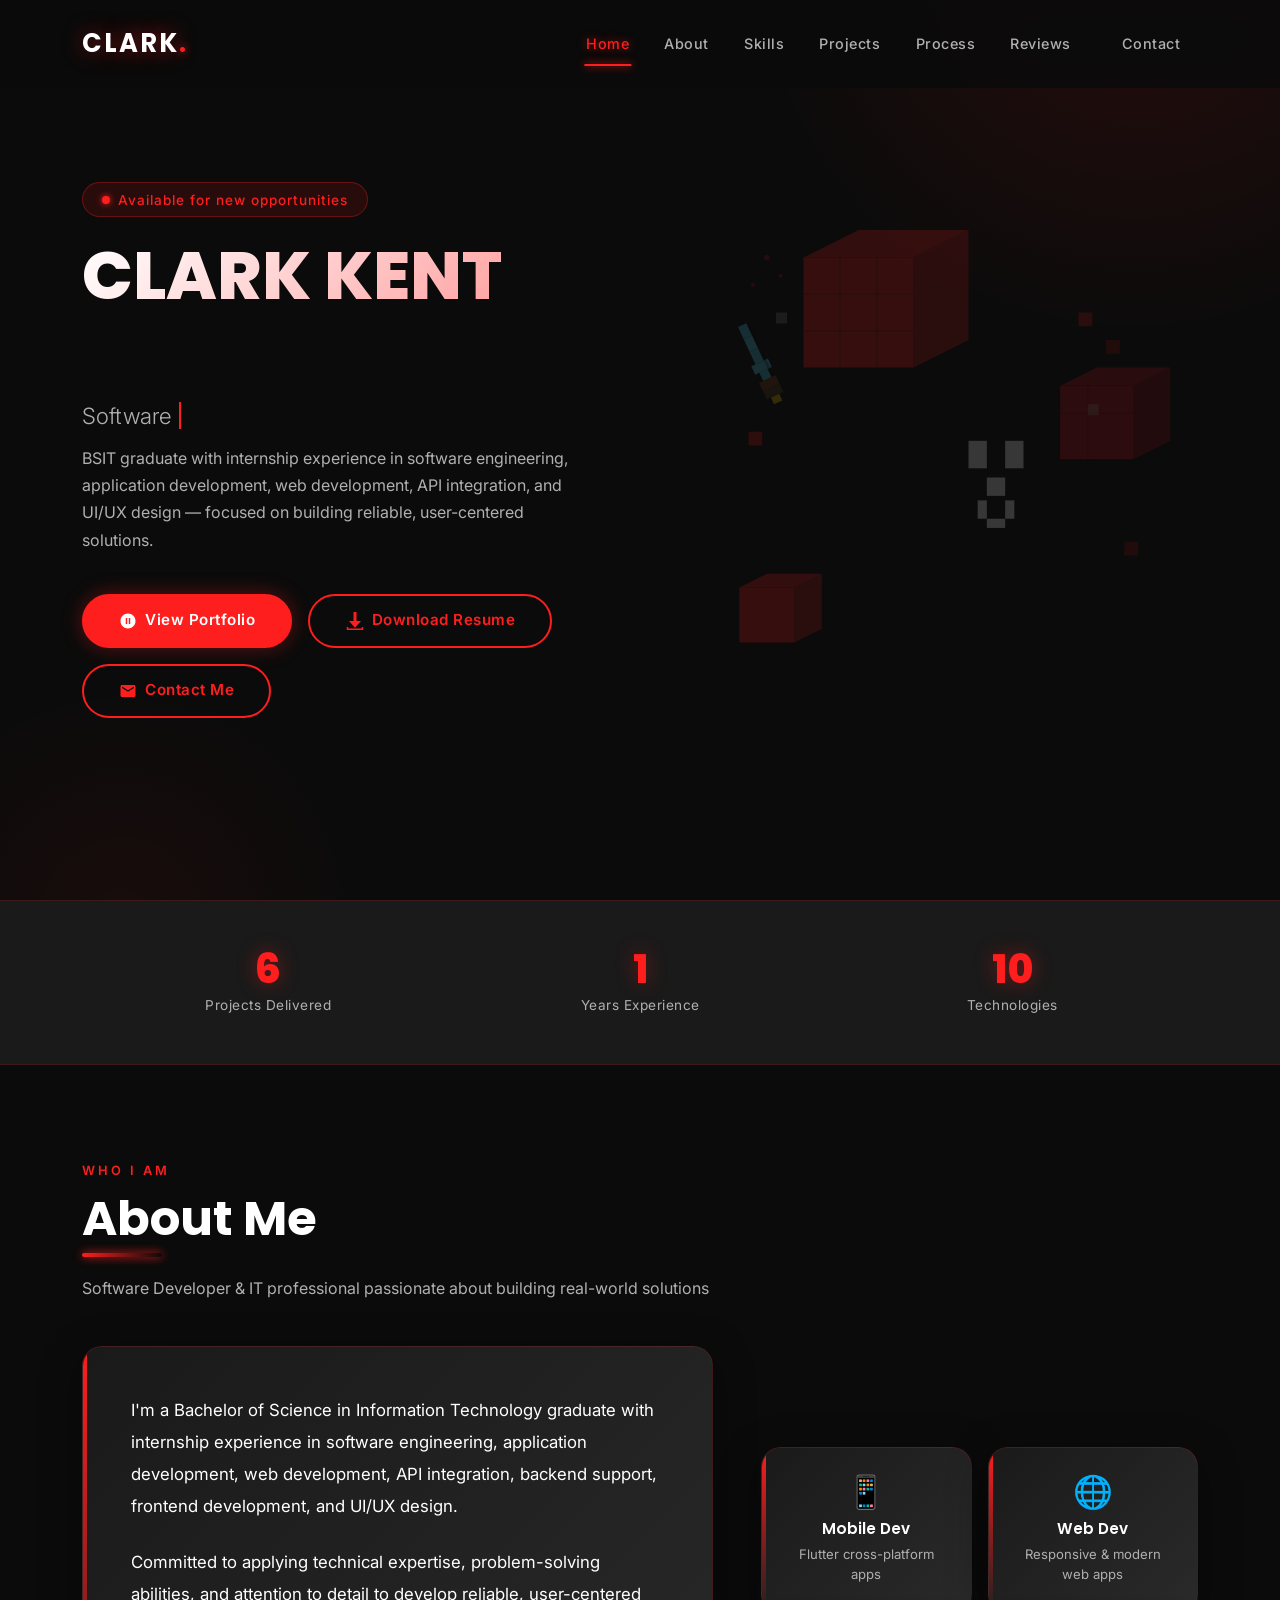
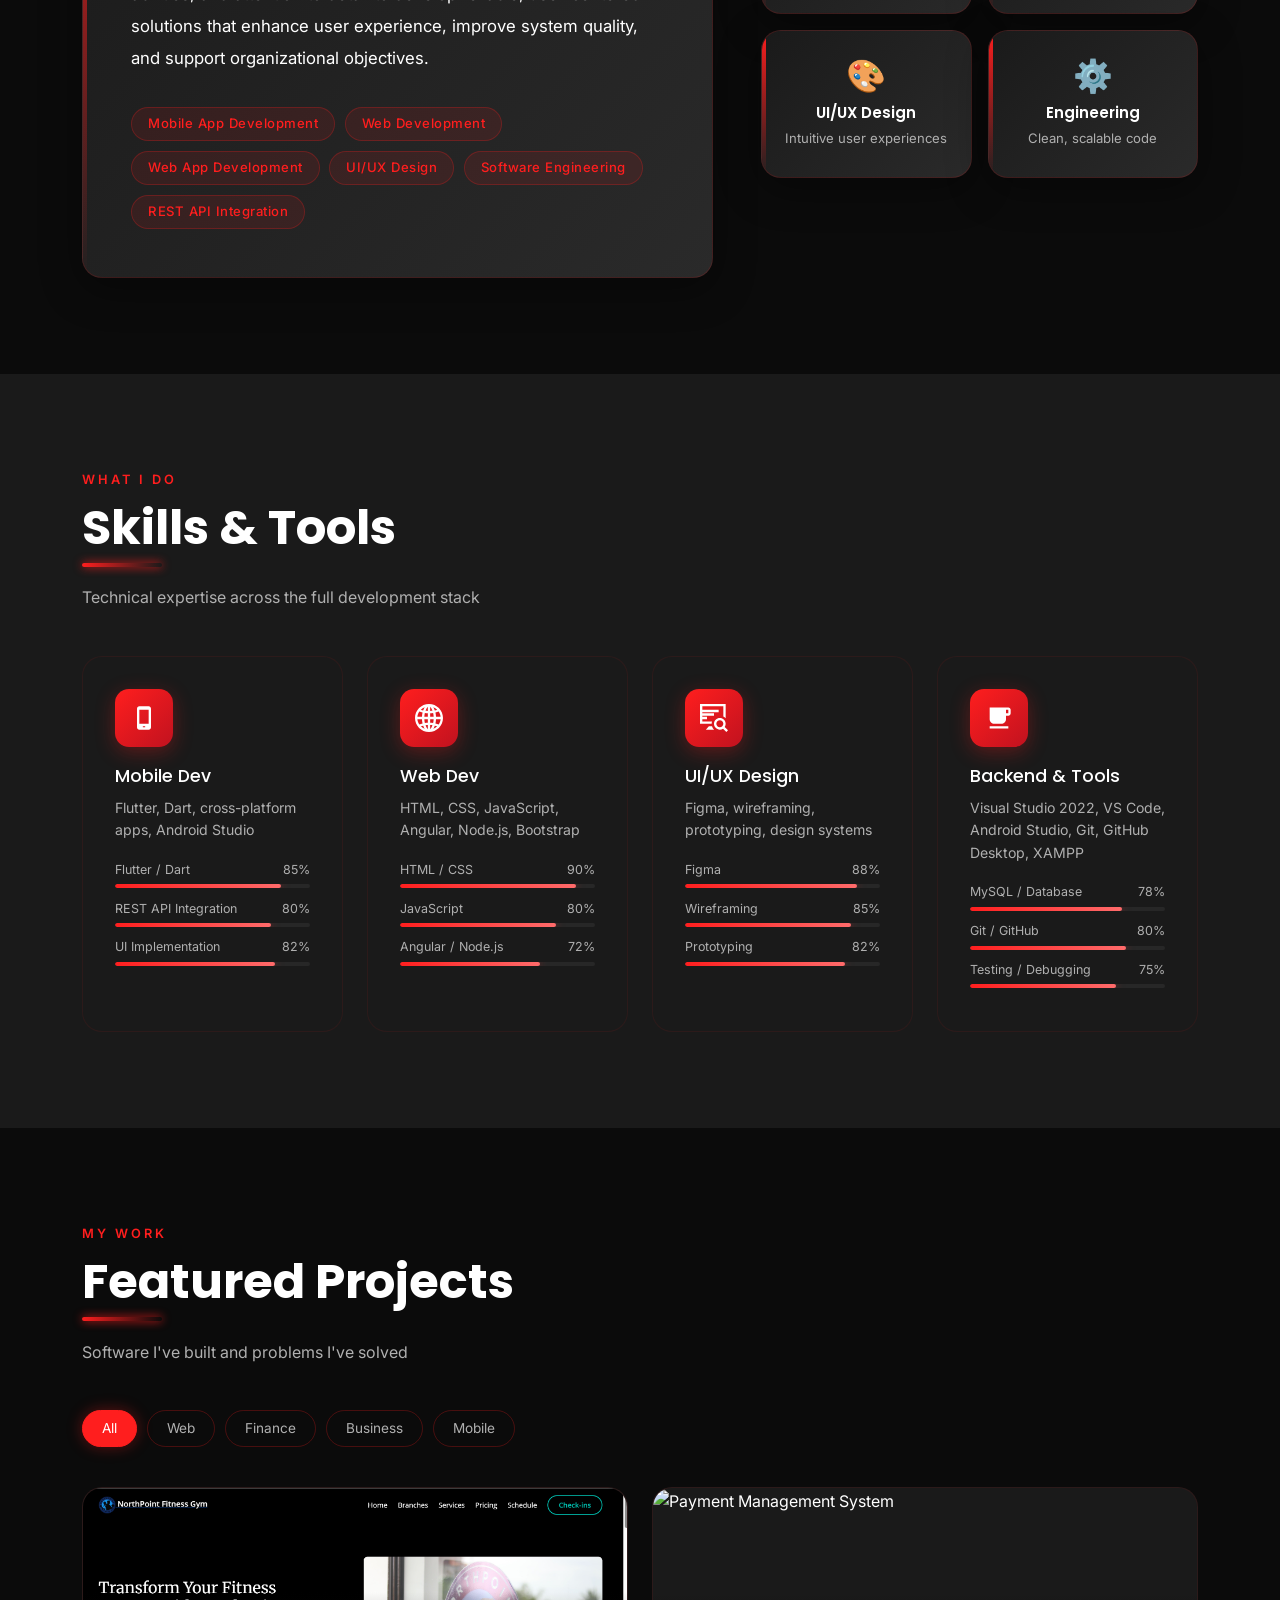
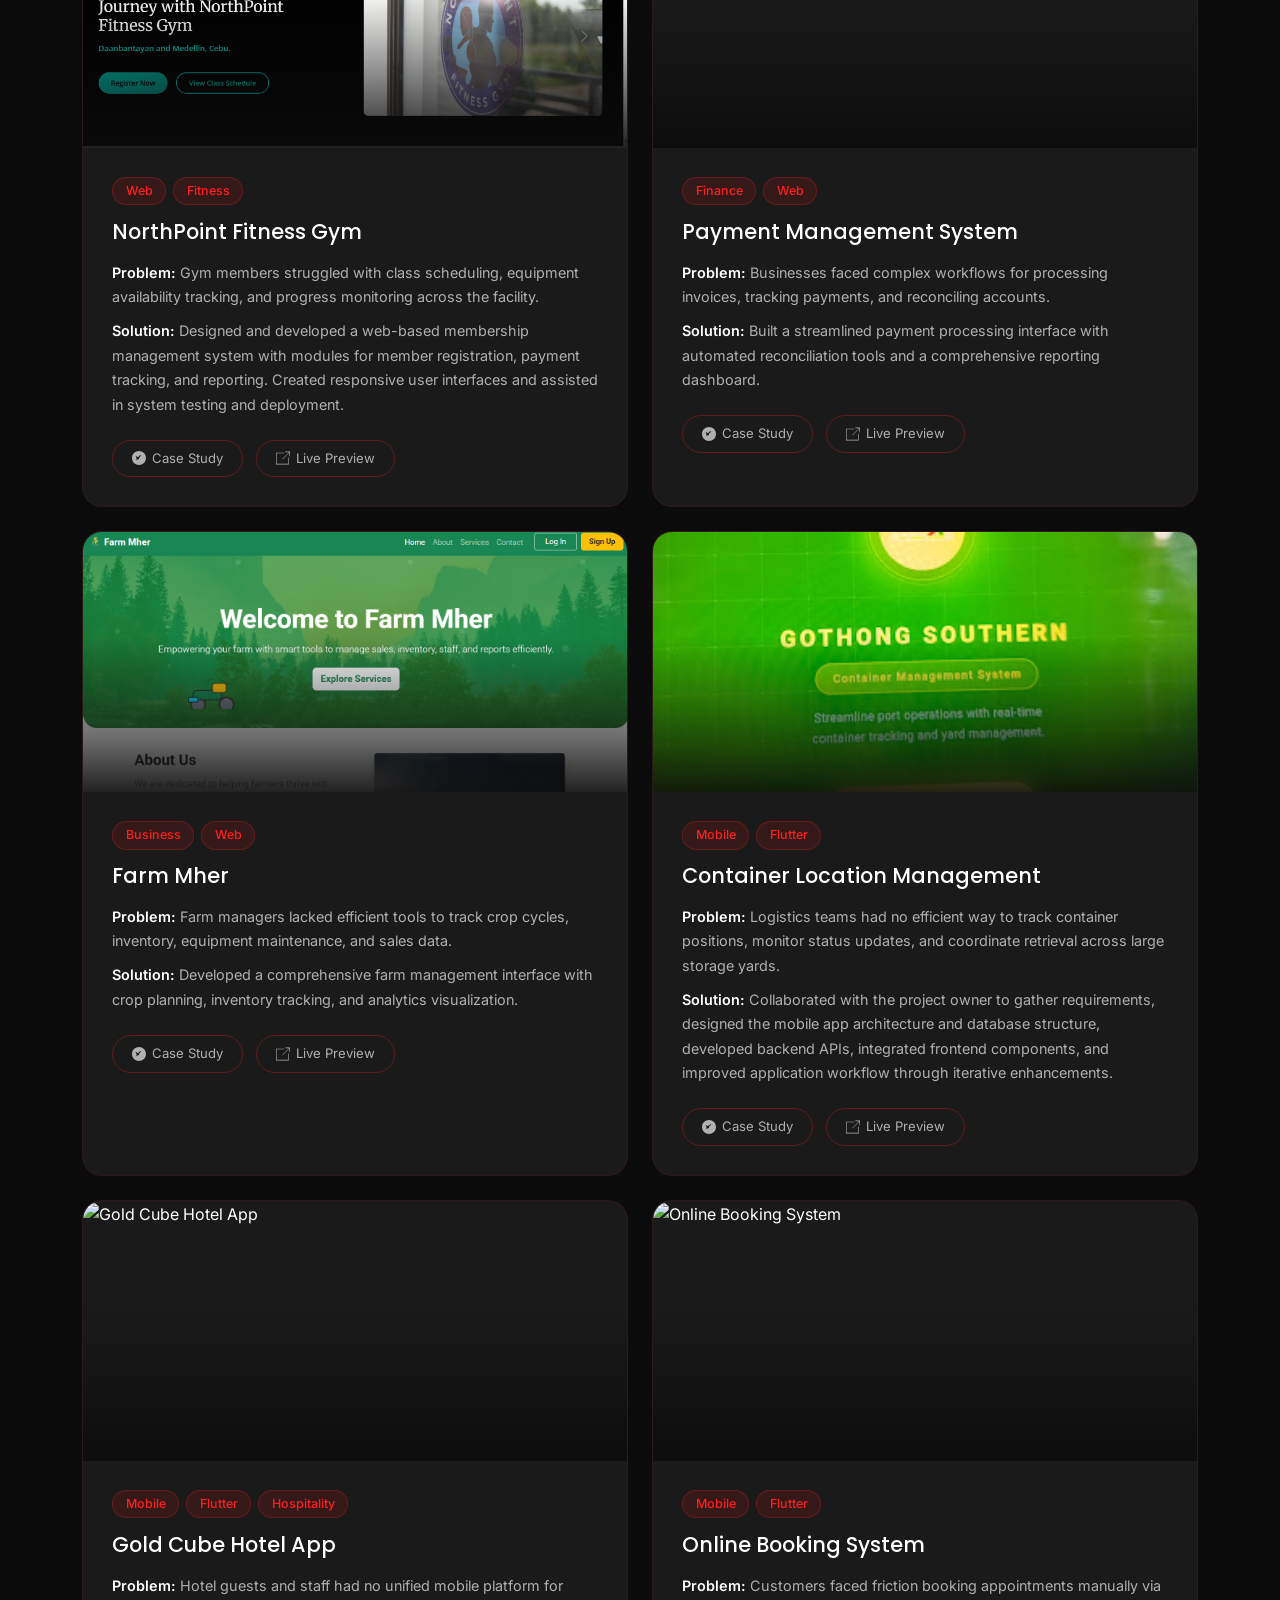
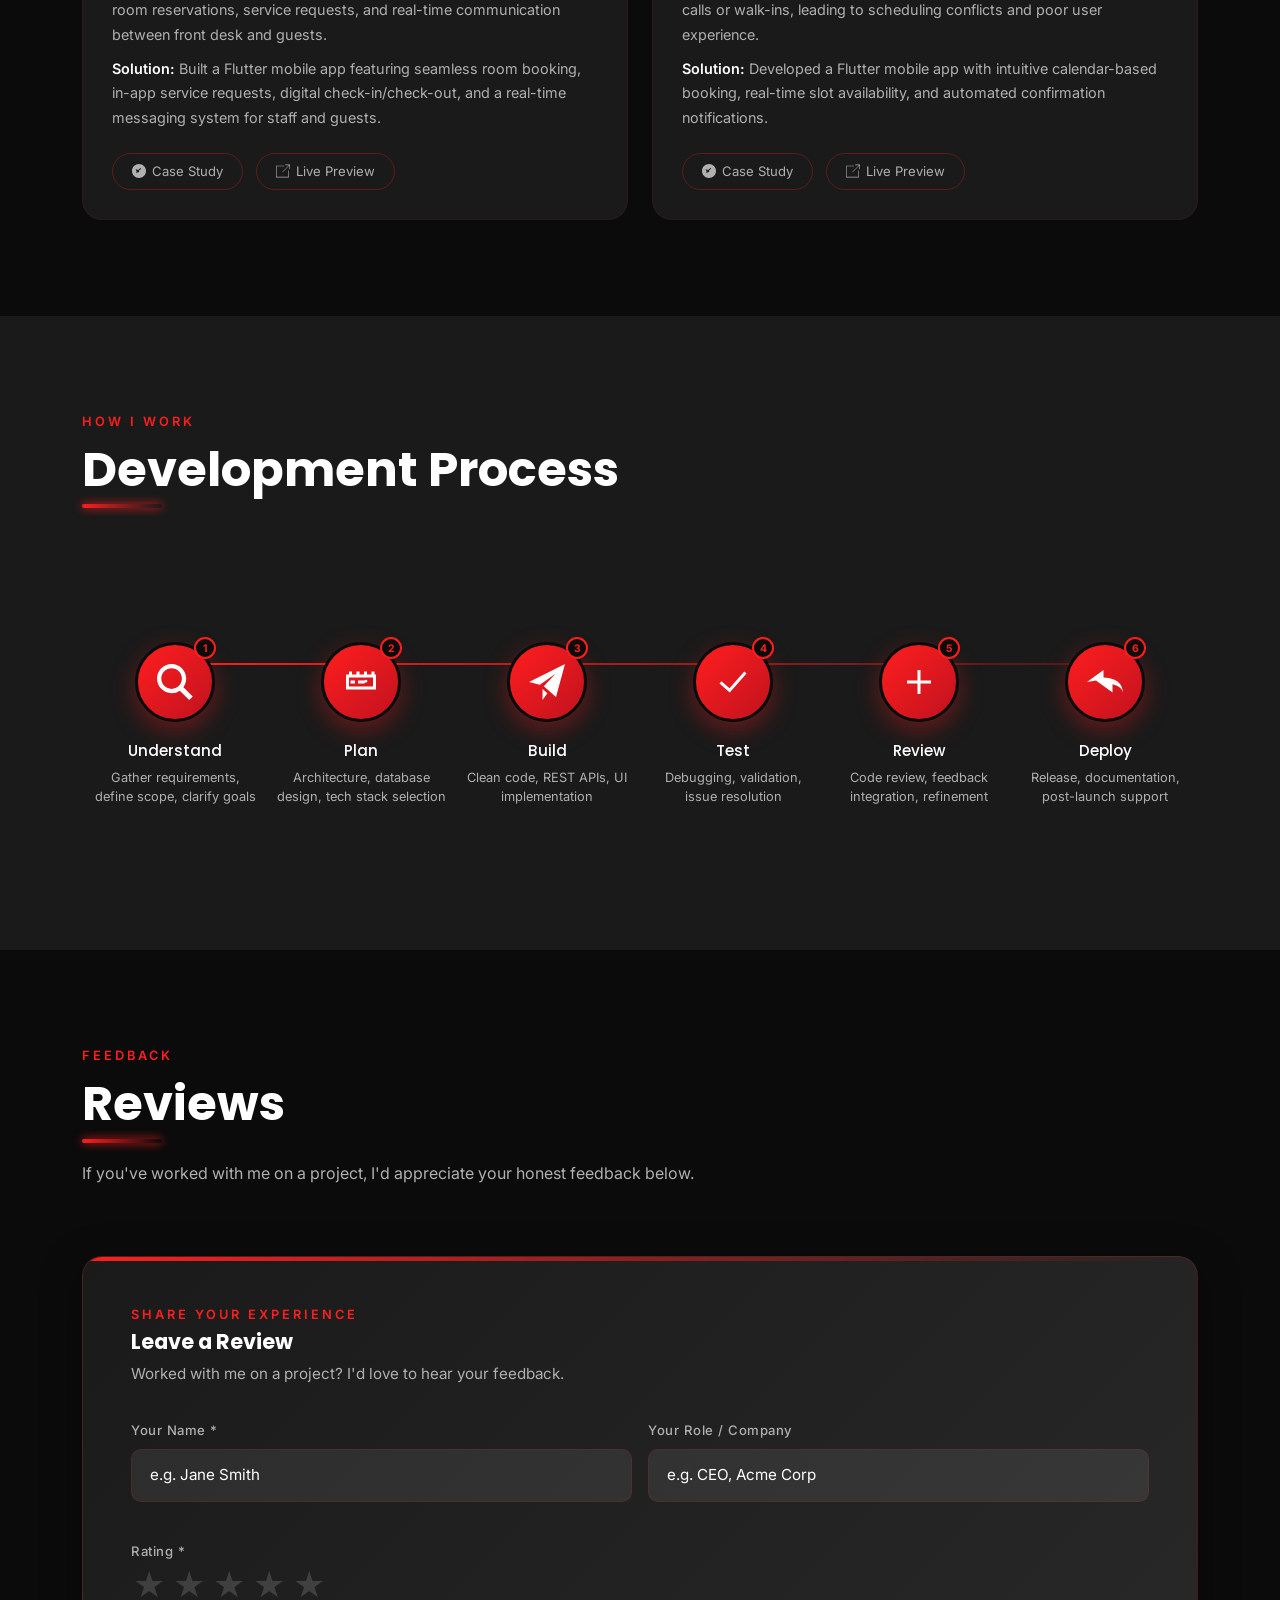
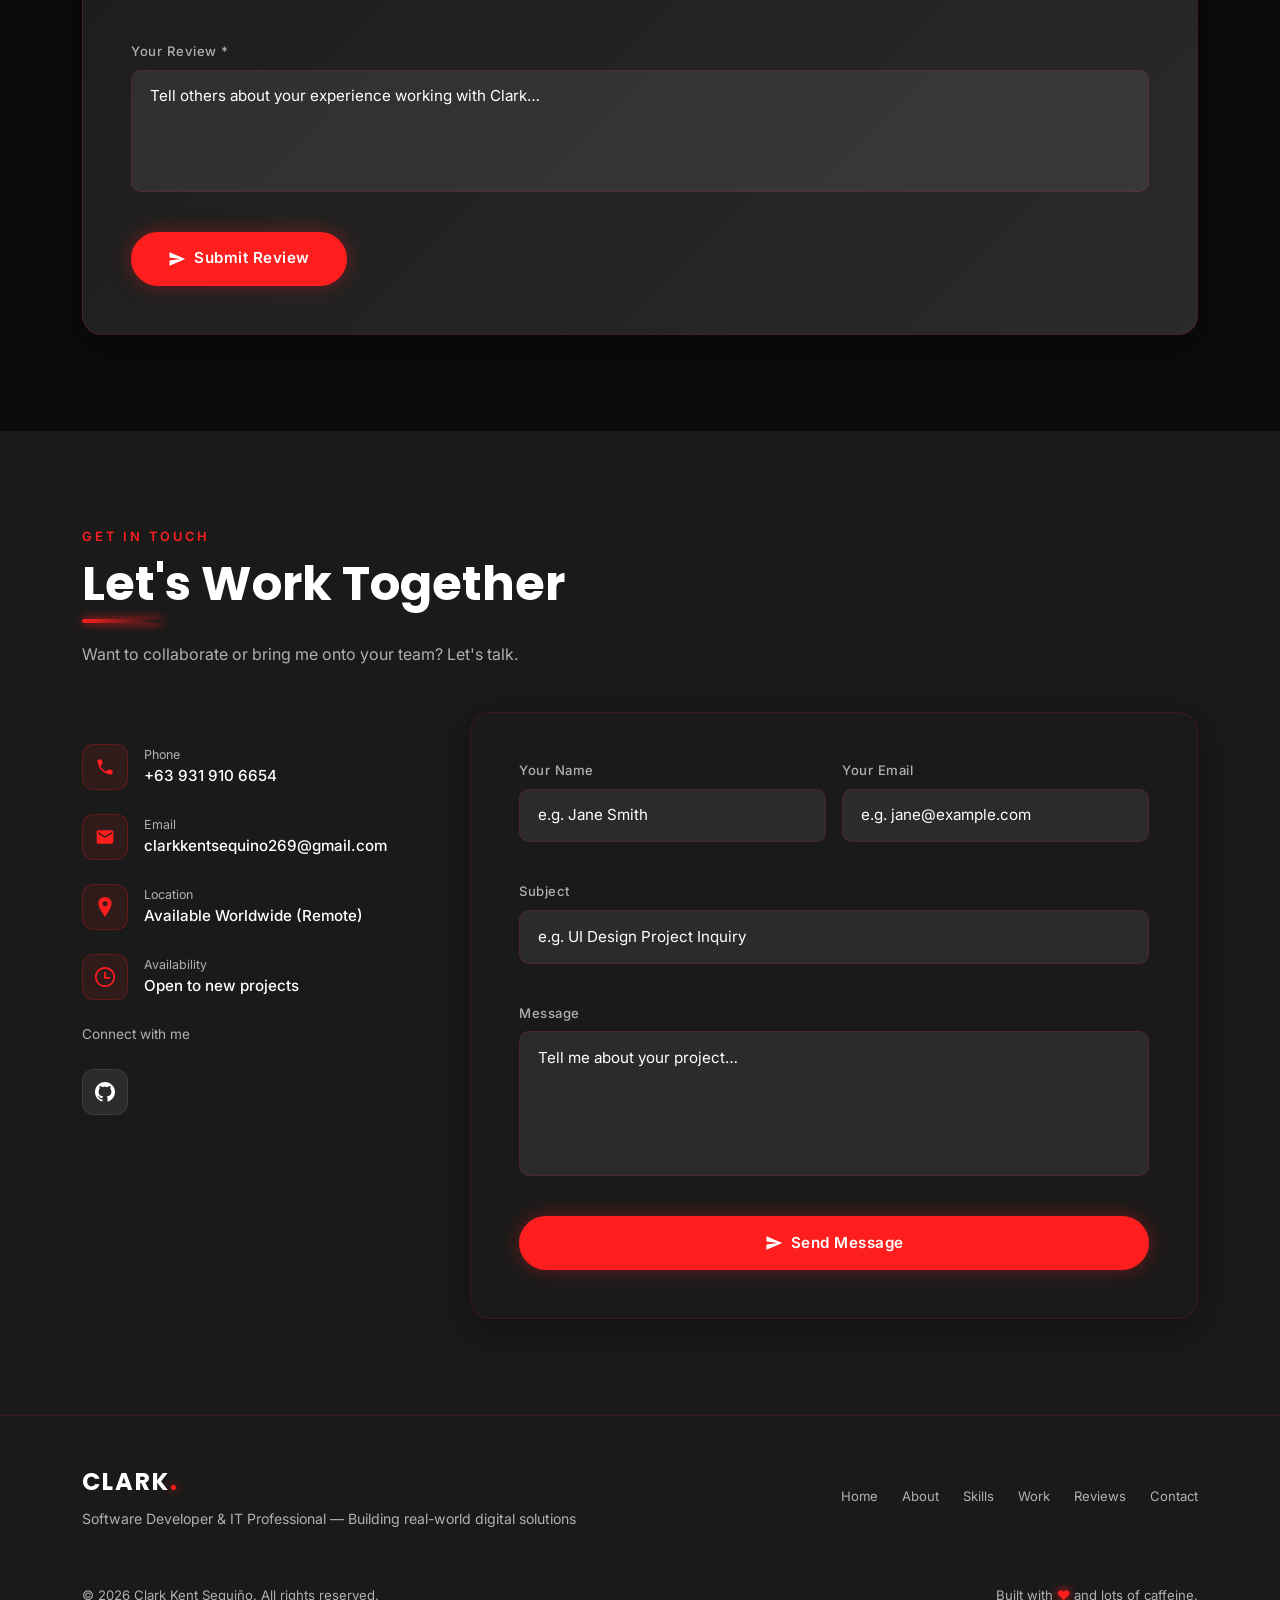
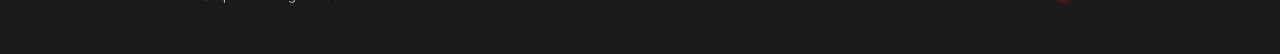
==== index.html @ 5c10feb7 "Add files via upload" ====
<!DOCTYPE html>
<html lang="en">
<head>
    <meta charset="UTF-8">
    <meta name="viewport" content="width=device-width, initial-scale=1.0">
    <meta name="description" content="Clark Kent Sequiño — Software Developer & IT Professional specializing in mobile app development, web development, and software engineering.">
    <meta name="author" content="Clark Kent Sequiño">
    <meta name="robots" content="index, follow">
    <meta name="theme-color" content="#FF1E1E">

    <!-- Open Graph / Social Preview -->
    <meta property="og:type" content="website">
    <meta property="og:title" content="Clark Kent Sequiño — Software Developer">
    <meta property="og:description" content="Software Developer & IT Professional building mobile apps, web applications, and scalable software solutions.">
    <meta property="og:image" content="assets/NORTHPOINT FITNESS GYM.png">
    <meta property="og:url" content="https://github.com/clarkky736">

    <!-- Twitter Card -->
    <meta name="twitter:card" content="summary_large_image">
    <meta name="twitter:title" content="Clark Kent Sequiño — Software Developer">
    <meta name="twitter:description" content="Software Developer & IT Professional building mobile apps, web applications, and scalable software solutions.">
    <meta name="twitter:image" content="assets/NORTHPOINT FITNESS GYM.png">

    <!-- Favicon (inline SVG data URI — no external file needed) -->
    <link rel="icon" type="image/svg+xml" href="data:image/svg+xml,%3Csvg xmlns='http://www.w3.org/2000/svg' viewBox='0 0 100 100'%3E%3Crect width='100' height='100' rx='18' fill='%230B0B0B'/%3E%3Ctext x='50' y='72' font-family='Poppins,Arial,sans-serif' font-size='62' font-weight='800' fill='%23FF1E1E' text-anchor='middle'%3EC%3C/text%3E%3C/svg%3E">
    <link rel="apple-touch-icon" href="data:image/svg+xml,%3Csvg xmlns='http://www.w3.org/2000/svg' viewBox='0 0 100 100'%3E%3Crect width='100' height='100' rx='18' fill='%230B0B0B'/%3E%3Ctext x='50' y='72' font-family='Poppins,Arial,sans-serif' font-size='62' font-weight='800' fill='%23FF1E1E' text-anchor='middle'%3EC%3C/text%3E%3C/svg%3E">

    <title>Clark Kent Sequiño — Software Developer</title>

    <!-- Fonts -->
    <link rel="preconnect" href="https://fonts.googleapis.com">
    <link rel="preconnect" href="https://fonts.gstatic.com" crossorigin>
    <link href="https://fonts.googleapis.com/css2?family=Inter:wght@300;400;500;600;700&family=Poppins:wght@400;600;700;800&display=swap" rel="stylesheet">

    <!-- Bootstrap -->
    <link href="https://cdn.jsdelivr.net/npm/bootstrap@5.3.0/dist/css/bootstrap.min.css" rel="stylesheet">

    <!-- Main Stylesheet -->
    <link rel="stylesheet" href="styles/main.css">
</head>
<body>

    <!-- Scroll Progress Bar -->
    <div id="scroll-progress"></div>

    <!-- Custom Cursor -->
    <div class="cursor-dot"></div>
    <div class="cursor-ring"></div>

    <!-- Toast Notification -->
    <div class="toast-msg" id="toast">
        <span class="toast-icon">✅</span>
        <span class="toast-body"></span>
    </div>

    <!-- Back to Top -->
    <button id="back-to-top" aria-label="Back to top">
        <svg xmlns="http://www.w3.org/2000/svg" viewBox="0 0 24 24"><path d="M12 4l-8 8h5v8h6v-8h5z"/></svg>
    </button>

    <!-- ═══════════════════════════════════════
         NAVBAR
    ═══════════════════════════════════════ -->
    <nav class="navbar navbar-expand-lg navbar-dark fixed-top">
        <div class="container">
            <a class="navbar-brand" href="#home">CLARK<span class="brand-dot">.</span></a>
            <button class="navbar-toggler border-0" type="button"
                    data-bs-toggle="collapse" data-bs-target="#navbarNav"
                    aria-controls="navbarNav" aria-expanded="false" aria-label="Toggle navigation">
                <svg xmlns="http://www.w3.org/2000/svg" width="24" height="24" viewBox="0 0 24 24" fill="var(--white)">
                    <path d="M3 18h18v-2H3v2zm0-5h18v-2H3v2zm0-7v2h18V6H3z"/>
                </svg>
            </button>
            <div class="collapse navbar-collapse justify-content-end" id="navbarNav">
                <ul class="navbar-nav align-items-lg-center">
                    <li class="nav-item"><a class="nav-link" href="#home">Home</a></li>
                    <li class="nav-item"><a class="nav-link" href="#about">About</a></li>
                    <li class="nav-item"><a class="nav-link" href="#skills">Skills</a></li>
                    <li class="nav-item"><a class="nav-link" href="#projects">Projects</a></li>
                    <li class="nav-item"><a class="nav-link" href="#process">Process</a></li>
                    <li class="nav-item"><a class="nav-link" href="#testimonials">Reviews</a></li>
                    <li class="nav-item ms-lg-3">
                        <a class="nav-link" href="#contact">Contact</a>
                    </li>
                </ul>
            </div>
        </div>
    </nav>

    <!-- ═══════════════════════════════════════
         HERO
    ═══════════════════════════════════════ -->
    <section id="home" class="hero">

        <!-- Minecraft decorative background -->
        <svg class="minecraft-bg" viewBox="0 0 600 600" xmlns="http://www.w3.org/2000/svg" aria-hidden="true">
            <g class="mc-block" transform="translate(0,-10)">
                <rect x="150" y="100" width="120" height="120"/>
                <path d="M150 100 L210 70 L330 70 L270 100Z" opacity=".9"/>
                <path d="M270 100 L270 220 L330 190 L330 70Z" opacity=".7"/>
                <line x1="150" y1="140" x2="270" y2="140" stroke="#000" stroke-width="2" opacity=".2"/>
                <line x1="150" y1="180" x2="270" y2="180" stroke="#000" stroke-width="2" opacity=".2"/>
                <line x1="190" y1="100" x2="190" y2="220" stroke="#000" stroke-width="2" opacity=".2"/>
                <line x1="230" y1="100" x2="230" y2="220" stroke="#000" stroke-width="2" opacity=".2"/>
            </g>
            <g class="mc-block" style="animation-delay:.25s" transform="translate(150,50)">
                <rect x="280" y="180" width="80" height="80" class="mc-block-dark"/>
                <path d="M280 180 L320 160 L400 160 L360 180Z" class="mc-block-dark" opacity=".9"/>
                <path d="M360 180 L360 260 L400 240 L400 160Z" class="mc-block-dark" opacity=".7"/>
                <line x1="280" y1="210" x2="360" y2="210" stroke="#000" stroke-width="1.5" opacity=".2"/>
                <line x1="310" y1="180" x2="310" y2="260" stroke="#000" stroke-width="1.5" opacity=".2"/>
            </g>
            <g class="mc-block" style="animation-delay:.5s" transform="translate(-20,100)">
                <rect x="100" y="350" width="60" height="60"/>
                <path d="M100 350 L130 335 L190 335 L160 350Z" opacity=".9"/>
                <path d="M160 350 L160 410 L190 395 L190 335Z" opacity=".7"/>
            </g>
            <!-- Diamond sword -->
            <g class="mc-block" style="animation-delay:.15s" transform="translate(50,150) rotate(-25 50 50)">
                <rect x="45" y="10" width="10" height="15" fill="#4DD9FF" opacity=".9"/>
                <rect x="45" y="25" width="10" height="15" fill="#5BE5FF" opacity=".9"/>
                <rect x="45" y="40" width="10" height="15" fill="#4DD9FF" opacity=".9"/>
                <rect x="40" y="55" width="20" height="10" fill="#5BE5FF" opacity=".9"/>
                <rect x="45" y="65" width="10" height="10" fill="#4DD9FF" opacity=".9"/>
                <rect x="55" y="10" width="3"  height="65" fill="#000" opacity=".3"/>
                <rect x="40" y="75" width="20" height="10" fill="#8B4513" opacity=".9"/>
                <rect x="40" y="85" width="20" height="10" fill="#654321" opacity=".9"/>
                <rect x="45" y="95" width="10" height="8"  fill="#FFD700" opacity=".9"/>
            </g>
            <!-- Creeper face -->
            <g class="mc-accent" transform="translate(320,280)">
                <rect x="10" y="10" width="20" height="30"/>
                <rect x="50" y="10" width="20" height="30"/>
                <rect x="30" y="50" width="20" height="20"/>
                <rect x="20" y="75" width="10" height="20"/>
                <rect x="50" y="75" width="10" height="20"/>
                <rect x="30" y="95" width="20" height="10"/>
            </g>
            <!-- Scattered pixels -->
            <rect class="mc-pixel" x="450" y="150" width="15" height="15" opacity=".7"/>
            <rect class="mc-pixel" x="480" y="180" width="15" height="15" opacity=".5" style="animation-delay:.15s"/>
            <rect class="mc-pixel" x="90"  y="280" width="15" height="15" opacity=".8" style="animation-delay:.45s"/>
            <rect class="mc-pixel" x="500" y="400" width="15" height="15" opacity=".5" style="animation-delay:.6s"/>
            <rect class="mc-accent" x="120" y="150" width="12" height="12" opacity=".4"/>
            <rect class="mc-accent" x="460" y="250" width="12" height="12" opacity=".3" style="animation-delay:.25s"/>
            <circle cx="110" cy="90"  r="3"   fill="#B19CD9" opacity=".6" class="mc-pixel" style="animation-delay:.1s"/>
            <circle cx="125" cy="110" r="2"   fill="#B19CD9" opacity=".7" class="mc-pixel" style="animation-delay:.25s"/>
            <circle cx="95"  cy="120" r="2.5" fill="#B19CD9" opacity=".5" class="mc-pixel" style="animation-delay:.4s"/>
        </svg>

        <div class="container">
            <div class="row">
                <div class="col-lg-7 hero-content">
                    <div class="hero-badge reveal">
                        <span class="badge-dot"></span>
                        Available for new opportunities
                    </div>
                    <h1 class="reveal">CLARK KENT<br><span class="hero-surname">SEQUIÑO</span></h1>
                    <p class="hero-tagline reveal">
                        <span id="typing-text"></span><span class="typing-cursor"></span>
                    </p>
                    <p class="hero-sub reveal">
                        BSIT graduate with internship experience in software engineering,
                        application development, web development, API integration, and UI/UX design —
                        focused on building reliable, user-centered solutions.
                    </p>
                    <div class="hero-buttons reveal">
                        <a href="#projects" class="glow-btn primary">
                            <svg xmlns="http://www.w3.org/2000/svg" viewBox="0 0 24 24"><path d="M12 2C6.48 2 2 6.48 2 12s4.48 10 10 10 10-4.48 10-10S17.52 2 12 2zm-1 14H9V8h2v8zm4 0h-2V8h2v8z"/></svg>
                            View Portfolio
                        </a>
                        <a href="#" class="glow-btn" id="downloadResume">
                            <svg xmlns="http://www.w3.org/2000/svg" viewBox="0 0 24 24"><path d="M12 21l-8-9h6v-12h4v12h6l-8 9zm9-1v2h-18v-2h-2v4h22v-4h-2z"/></svg>
                            Download Resume
                        </a>
                        <a href="#contact" class="glow-btn">
                            <svg xmlns="http://www.w3.org/2000/svg" viewBox="0 0 24 24"><path d="M20 4H4c-1.1 0-2 .9-2 2v12c0 1.1.9 2 2 2h16c1.1 0 2-.9 2-2V6c0-1.1-.9-2-2-2zm0 4l-8 5-8-5V6l8 5 8-5v2z"/></svg>
                            Contact Me
                        </a>
                    </div>
                </div>
            </div>
        </div>
    </section>

    <!-- ═══════════════════════════════════════
         STATS BAR
    ═══════════════════════════════════════ -->
    <div class="stats-bar">
        <div class="container">
            <div class="row g-0">
                <div class="col-6 col-md-4">
                    <div class="stat-item reveal">
                        <div class="stat-number" data-target="6">0</div>
                        <div class="stat-label">Projects Delivered</div>
                    </div>
                </div>
                <div class="col-6 col-md-4">
                    <div class="stat-item reveal reveal-delay-1">
                        <div class="stat-number" data-target="1"><span class="stat-suffix">+</span></div>
                        <div class="stat-label">Years Experience</div>
                    </div>
                </div>
                <div class="col-6 col-md-4">
                    <div class="stat-item reveal reveal-delay-2">
                        <div class="stat-number" data-target="10"><span class="stat-suffix">+</span></div>
                        <div class="stat-label">Technologies</div>
                    </div>
                </div>
            </div>
        </div>
    </div>

    <!-- ═══════════════════════════════════════
         ABOUT
    ═══════════════════════════════════════ -->
    <section id="about">
        <div class="container">
            <span class="section-label reveal">Who I Am</span>
            <h2 class="section-title reveal">About Me</h2>
            <p class="section-subtitle reveal">Software Developer & IT professional passionate about building real-world solutions</p>
            <div class="row align-items-center g-5">
                <div class="col-lg-7">
                    <div class="about-content reveal">
                        <p class="about-text">
                            I'm a Bachelor of Science in Information Technology graduate with
                            internship experience in software engineering, application development,
                            web development, API integration, backend support, frontend development,
                            and UI/UX design.
                        </p>
                        <p class="about-text">
                            Committed to applying technical expertise, problem-solving abilities,
                            and attention to detail to develop reliable, user-centered solutions
                            that enhance user experience, improve system quality, and support
                            organizational objectives.
                        </p>
                        <div class="about-tags">
                            <span class="about-tag">Mobile App Development</span>
                            <span class="about-tag">Web Development</span>
                            <span class="about-tag">Web App Development</span>
                            <span class="about-tag">UI/UX Design</span>
                            <span class="about-tag">Software Engineering</span>
                            <span class="about-tag">REST API Integration</span>
                        </div>
                    </div>
                </div>
                <div class="col-lg-5">
                    <div class="row g-3">
                        <div class="col-6 reveal reveal-delay-1">
                            <div class="about-content about-mini text-center">
                                <div class="about-mini-icon">📱</div>
                                <h5 class="about-mini-title">Mobile Dev</h5>
                                <p class="about-mini-desc">Flutter cross-platform apps</p>
                            </div>
                        </div>
                        <div class="col-6 reveal reveal-delay-2">
                            <div class="about-content about-mini text-center">
                                <div class="about-mini-icon">🌐</div>
                                <h5 class="about-mini-title">Web Dev</h5>
                                <p class="about-mini-desc">Responsive &amp; modern web apps</p>
                            </div>
                        </div>
                        <div class="col-6 reveal reveal-delay-3">
                            <div class="about-content about-mini text-center">
                                <div class="about-mini-icon">🎨</div>
                                <h5 class="about-mini-title">UI/UX Design</h5>
                                <p class="about-mini-desc">Intuitive user experiences</p>
                            </div>
                        </div>
                        <div class="col-6 reveal reveal-delay-4">
                            <div class="about-content about-mini text-center">
                                <div class="about-mini-icon">⚙️</div>
                                <h5 class="about-mini-title">Engineering</h5>
                                <p class="about-mini-desc">Clean, scalable code</p>
                            </div>
                        </div>
                    </div>
                </div>
            </div>
        </div>
    </section>

    <!-- ═══════════════════════════════════════
         SKILLS
    ═══════════════════════════════════════ -->
    <section id="skills" class="section-dark">
        <div class="container">
            <span class="section-label reveal">What I Do</span>
            <h2 class="section-title reveal">Skills &amp; Tools</h2>
            <p class="section-subtitle reveal">Technical expertise across the full development stack</p>
            <div class="row g-4">

                <!-- Mobile Development -->
                <div class="col-md-6 col-lg-3">
                    <div class="skill-card reveal">
                        <div class="skill-icon">
                            <svg xmlns="http://www.w3.org/2000/svg" viewBox="0 0 24 24"><path d="M16 2h-8c-1.105 0-2 .896-2 2v16c0 1.105.895 2 2 2h8c1.104 0 2-.895 2-2v-16c0-1.104-.896-2-2-2zm-3 18h-2v-1h2v1zm3-3h-8v-12h8v12z"/></svg>
                        </div>
                        <h4>Mobile Dev</h4>
                        <p>Flutter, Dart, cross-platform apps, Android Studio</p>
                        <div class="skill-bars">
                            <div class="skill-bar-item">
                                <div class="skill-bar-label"><span>Flutter / Dart</span><span>85%</span></div>
                                <div class="skill-bar-track"><div class="skill-bar-fill" data-width="85"></div></div>
                            </div>
                            <div class="skill-bar-item">
                                <div class="skill-bar-label"><span>REST API Integration</span><span>80%</span></div>
                                <div class="skill-bar-track"><div class="skill-bar-fill" data-width="80"></div></div>
                            </div>
                            <div class="skill-bar-item">
                                <div class="skill-bar-label"><span>UI Implementation</span><span>82%</span></div>
                                <div class="skill-bar-track"><div class="skill-bar-fill" data-width="82"></div></div>
                            </div>
                        </div>
                    </div>
                </div>

                <!-- Web Development -->
                <div class="col-md-6 col-lg-3">
                    <div class="skill-card reveal reveal-delay-1">
                        <div class="skill-icon">
                            <svg xmlns="http://www.w3.org/2000/svg" viewBox="0 0 24 24"><path d="M12 0c-6.627 0-12 5.373-12 12s5.373 12 12 12 12-5.373 12-12-5.373-12-12-12zm1 16.057v-3.057h2.994c-.059 1.143-.212 2.24-.456 3.279-.823-.12-1.674-.188-2.538-.222zm1.957 2.162c-.499 1.33-1.159 2.497-1.957 3.456v-3.62c.666.028 1.319.081 1.957.164zm-1.957-7.219v-3.015c.868-.034 1.721-.103 2.548-.224.238 1.027.389 2.111.446 3.239h-2.994zm0-5.014v-3.661c.806.969 1.471 2.15 1.971 3.496-.642.084-1.3.137-1.971.165zm2.703-3.267c1.237.496 2.354 1.228 3.29 2.146-.642.234-1.311.442-2.019.607-.344-.992-.775-1.91-1.271-2.753zm-7.241 13.56c-.244-1.039-.398-2.136-.456-3.279h2.994v3.057c-.865.034-1.714.102-2.538.222zm2.538 1.776v3.62c-.798-.959-1.458-2.126-1.957-3.456.638-.083 1.291-.136 1.957-.164zm-2.994-7.055c.057-1.128.207-2.212.446-3.239.827.121 1.68.19 2.548.224v3.015h-2.994zm1.024-5.179c.5-1.346 1.165-2.527 1.97-3.496v3.661c-.671-.028-1.329-.081-1.97-.165zm-2.005-.35c-.708-.165-1.377-.373-2.018-.607.937-.918 2.053-1.65 3.29-2.146-.496.844-.927 1.762-1.272 2.753zm-.549 1.918c-.264 1.151-.434 2.36-.492 3.611h-3.933c.165-1.658.739-3.197 1.617-4.518.88.361 1.816.67 2.808.907zm.009 9.262c-.988.236-1.92.542-2.797.9-.89-1.328-1.471-2.879-1.637-4.551h3.934c.058 1.265.231 2.488.5 3.651zm.553 1.917c.342.976.768 1.881 1.257 2.712-1.223-.49-2.326-1.211-3.256-2.115.636-.229 1.299-.435 1.999-.597zm9.924 0c.7.163 1.362.367 1.999.597-.931.903-2.034 1.625-3.257 2.116.489-.832.915-1.737 1.258-2.713zm.553-1.917c.27-1.163.442-2.386.501-3.651h3.934c-.167 1.672-.748 3.223-1.638 4.551-.877-.358-1.81-.664-2.797-.9zm.501-5.651c-.058-1.251-.229-2.46-.492-3.611.992-.237 1.929-.546 2.809-.907.877 1.321 1.451 2.86 1.616 4.518h-3.933z"/></svg>
                        </div>
                        <h4>Web Dev</h4>
                        <p>HTML, CSS, JavaScript, Angular, Node.js, Bootstrap</p>
                        <div class="skill-bars">
                            <div class="skill-bar-item">
                                <div class="skill-bar-label"><span>HTML / CSS</span><span>90%</span></div>
                                <div class="skill-bar-track"><div class="skill-bar-fill" data-width="90"></div></div>
                            </div>
                            <div class="skill-bar-item">
                                <div class="skill-bar-label"><span>JavaScript</span><span>80%</span></div>
                                <div class="skill-bar-track"><div class="skill-bar-fill" data-width="80"></div></div>
                            </div>
                            <div class="skill-bar-item">
                                <div class="skill-bar-label"><span>Angular / Node.js</span><span>72%</span></div>
                                <div class="skill-bar-track"><div class="skill-bar-fill" data-width="72"></div></div>
                            </div>
                        </div>
                    </div>
                </div>

                <!-- UI/UX Design -->
                <div class="col-md-6 col-lg-3">
                    <div class="skill-card reveal reveal-delay-2">
                        <div class="skill-icon">
                            <svg xmlns="http://www.w3.org/2000/svg" viewBox="0 0 24 24"><path d="M21.169 19.754c.522-.79.831-1.735.831-2.754 0-2.761-2.238-5-5-5s-5 2.239-5 5 2.238 5 5 5c1.019 0 1.964-.309 2.755-.832l2.831 2.832 1.414-1.414-2.831-2.832zm-4.169.246c-1.654 0-3-1.346-3-3s1.346-3 3-3 3 1.346 3 3-1.346 3-3 3zm-4.89 2h-7.11l2.599-3h2.696c.345 1.152.976 2.18 1.815 3zm-2.11-5h-10v-17h22v12.11c-.574-.586-1.251-1.068-2-1.425v-8.685h-18v13h8.295c-.19.634-.295 1.305-.295 2zm-4-4h-4v-2h4v2zm6-3h-10v-2h10v2zm4-3h-14v-2h14v2z"/></svg>
                        </div>
                        <h4>UI/UX Design</h4>
                        <p>Figma, wireframing, prototyping, design systems</p>
                        <div class="skill-bars">
                            <div class="skill-bar-item">
                                <div class="skill-bar-label"><span>Figma</span><span>88%</span></div>
                                <div class="skill-bar-track"><div class="skill-bar-fill" data-width="88"></div></div>
                            </div>
                            <div class="skill-bar-item">
                                <div class="skill-bar-label"><span>Wireframing</span><span>85%</span></div>
                                <div class="skill-bar-track"><div class="skill-bar-fill" data-width="85"></div></div>
                            </div>
                            <div class="skill-bar-item">
                                <div class="skill-bar-label"><span>Prototyping</span><span>82%</span></div>
                                <div class="skill-bar-track"><div class="skill-bar-fill" data-width="82"></div></div>
                            </div>
                        </div>
                    </div>
                </div>

                <!-- Backend & Tools -->
                <div class="col-md-6 col-lg-3">
                    <div class="skill-card reveal reveal-delay-3">
                        <div class="skill-icon">
                            <svg xmlns="http://www.w3.org/2000/svg" viewBox="0 0 24 24"><path d="M20 3H4v10c0 2.21 1.79 4 4 4h6c2.21 0 4-1.79 4-4v-3h2c1.11 0 2-.89 2-2V5c0-1.11-.89-2-2-2zm0 5h-2V5h2v3zM4 19h16v2H4z"/></svg>
                        </div>
                        <h4>Backend &amp; Tools</h4>
                        <p>Visual Studio 2022, VS Code, Android Studio, Git, GitHub Desktop, XAMPP</p>
                        <div class="skill-bars">
                            <div class="skill-bar-item">
                                <div class="skill-bar-label"><span>MySQL / Database</span><span>78%</span></div>
                                <div class="skill-bar-track"><div class="skill-bar-fill" data-width="78"></div></div>
                            </div>
                            <div class="skill-bar-item">
                                <div class="skill-bar-label"><span>Git / GitHub</span><span>80%</span></div>
                                <div class="skill-bar-track"><div class="skill-bar-fill" data-width="80"></div></div>
                            </div>
                            <div class="skill-bar-item">
                                <div class="skill-bar-label"><span>Testing / Debugging</span><span>75%</span></div>
                                <div class="skill-bar-track"><div class="skill-bar-fill" data-width="75"></div></div>
                            </div>
                        </div>
                    </div>
                </div>

            </div>
        </div>
    </section>

    <!-- ═══════════════════════════════════════
         PROJECTS
    ═══════════════════════════════════════ -->
    <section id="projects">
        <div class="container">
            <span class="section-label reveal">My Work</span>
            <h2 class="section-title reveal">Featured Projects</h2>
            <p class="section-subtitle reveal">Software I've built and problems I've solved</p>

            <!-- Filter buttons -->
            <div class="project-filter reveal">
                <button class="filter-btn active" data-filter="all">All</button>
                <button class="filter-btn" data-filter="web">Web</button>
                <button class="filter-btn" data-filter="finance">Finance</button>
                <button class="filter-btn" data-filter="business">Business</button>
                <button class="filter-btn" data-filter="mobile">Mobile</button>
            </div>

            <div class="row g-4">
                <div class="col-lg-6" >
                    <div class="project-card reveal" data-category="web">
                        <div class="project-img">
                            <img src="assets/NORTHPOINT FITNESS GYM.png" alt="NorthPoint Fitness Gym">
                            <div class="project-img-overlay"></div>
                        </div>
                        <div class="project-content">
                            <div class="project-tags">
                                <span class="project-tag">Web</span>
                                <span class="project-tag">Fitness</span>
                            </div>
                            <h3>NorthPoint Fitness Gym</h3>
                            <p class="project-detail"><strong>Problem:</strong> Gym members struggled with class scheduling, equipment availability tracking, and progress monitoring across the facility.</p>
                            <p class="project-detail"><strong>Solution:</strong> Designed and developed a web-based membership management system with modules for member registration, payment tracking, and reporting. Created responsive user interfaces and assisted in system testing and deployment.</p>
                            <div class="project-links">
                                <a href="#" class="project-link">
                                    <svg xmlns="http://www.w3.org/2000/svg" viewBox="0 0 24 24"><path d="M12 0c-6.627 0-12 5.373-12 12s5.373 12 12 12 12-5.373 12-12-5.373-12-12-12zm1 15.889v-2.223s-3.78-.114-6 2.333c.333-1.603 1-4.177 1-4.177s-2.667-2.223-1.333-2.777c1.333-.556 3.333 1.556 3.333 1.556s3.78-3.891 5.667-3.891c-.333 1.938-3.667 4.979-3.667 4.979v3.2h1z"/></svg>
                                    Case Study
                                </a>
                                <a href="#" class="project-link">
                                    <svg xmlns="http://www.w3.org/2000/svg" viewBox="0 0 24 24"><path d="M14 4h-13v18h20v-11h1v12h-22v-20h14v1zm10 5h-1v-6.293l-11.646 11.647-.708-.708 11.647-11.646h-6.293v-1h8v8z"/></svg>
                                    Live Preview
                                </a>
                            </div>
                        </div>
                    </div>
                </div>

                <!-- Project 2 -->
                <div class="col-lg-6">
                    <div class="project-card reveal reveal-delay-1" data-category="finance">
                        <div class="project-img">
                            <img src="https://images.unsplash.com/photo-1563013544-824ae1b704d3?w=800&h=520&fit=crop" alt="Payment Management System" loading="lazy">
                            <div class="project-img-overlay"></div>
                        </div>
                        <div class="project-content">
                            <div class="project-tags">
                                <span class="project-tag">Finance</span>
                                <span class="project-tag">Web</span>
                            </div>
                            <h3>Payment Management System</h3>
                            <p class="project-detail"><strong>Problem:</strong> Businesses faced complex workflows for processing invoices, tracking payments, and reconciling accounts.</p>
                            <p class="project-detail"><strong>Solution:</strong> Built a streamlined payment processing interface with automated reconciliation tools and a comprehensive reporting dashboard.</p>
                            <div class="project-links">
                                <a href="#" class="project-link">
                                    <svg xmlns="http://www.w3.org/2000/svg" viewBox="0 0 24 24"><path d="M12 0c-6.627 0-12 5.373-12 12s5.373 12 12 12 12-5.373 12-12-5.373-12-12-12zm1 15.889v-2.223s-3.78-.114-6 2.333c.333-1.603 1-4.177 1-4.177s-2.667-2.223-1.333-2.777c1.333-.556 3.333 1.556 3.333 1.556s3.78-3.891 5.667-3.891c-.333 1.938-3.667 4.979-3.667 4.979v3.2h1z"/></svg>
                                    Case Study
                                </a>
                                <a href="#" class="project-link">
                                    <svg xmlns="http://www.w3.org/2000/svg" viewBox="0 0 24 24"><path d="M14 4h-13v18h20v-11h1v12h-22v-20h14v1zm10 5h-1v-6.293l-11.646 11.647-.708-.708 11.647-11.646h-6.293v-1h8v8z"/></svg>
                                    Live Preview
                                </a>
                            </div>
                        </div>
                    </div>
                </div>

                <!-- Project 3 -->
                <div class="col-lg-6">
                    <div class="project-card reveal" data-category="business">
                        <div class="project-img">
                            <img src="assets/FARM MHER.png" alt="Farm Mher" loading="lazy">
                            <div class="project-img-overlay"></div>
                        </div>
                        <div class="project-content">
                            <div class="project-tags">
                                <span class="project-tag">Business</span>
                                <span class="project-tag">Web</span>
                            </div>
                            <h3>Farm Mher</h3>
                            <p class="project-detail"><strong>Problem:</strong> Farm managers lacked efficient tools to track crop cycles, inventory, equipment maintenance, and sales data.</p>
                            <p class="project-detail"><strong>Solution:</strong> Developed a comprehensive farm management interface with crop planning, inventory tracking, and analytics visualization.</p>
                            <div class="project-links">
                                <a href="#" class="project-link">
                                    <svg xmlns="http://www.w3.org/2000/svg" viewBox="0 0 24 24"><path d="M12 0c-6.627 0-12 5.373-12 12s5.373 12 12 12 12-5.373 12-12-5.373-12-12-12zm1 15.889v-2.223s-3.78-.114-6 2.333c.333-1.603 1-4.177 1-4.177s-2.667-2.223-1.333-2.777c1.333-.556 3.333 1.556 3.333 1.556s3.78-3.891 5.667-3.891c-.333 1.938-3.667 4.979-3.667 4.979v3.2h1z"/></svg>
                                    Case Study
                                </a>
                                <a href="#" class="project-link">
                                    <svg xmlns="http://www.w3.org/2000/svg" viewBox="0 0 24 24"><path d="M14 4h-13v18h20v-11h1v12h-22v-20h14v1zm10 5h-1v-6.293l-11.646 11.647-.708-.708 11.647-11.646h-6.293v-1h8v8z"/></svg>
                                    Live Preview
                                </a>
                            </div>
                        </div>
                    </div>
                </div>

                <!-- Project 4 -->
                <div class="col-lg-6">
                    <div class="project-card reveal reveal-delay-1" data-category="mobile">
                        <div class="project-img">
                            <img src="assets/CONTAINER LOCATION.jpg" alt="Container Location Management" loading="lazy">
                            <div class="project-img-overlay"></div>
                        </div>
                        <div class="project-content">
                            <div class="project-tags">
                                <span class="project-tag">Mobile</span>
                                <span class="project-tag">Flutter</span>
                            </div>
                            <h3>Container Location Management</h3>
                            <p class="project-detail"><strong>Problem:</strong> Logistics teams had no efficient way to track container positions, monitor status updates, and coordinate retrieval across large storage yards.</p>
                            <p class="project-detail"><strong>Solution:</strong> Collaborated with the project owner to gather requirements, designed the mobile app architecture and database structure, developed backend APIs, integrated frontend components, and improved application workflow through iterative enhancements.</p>
                            <div class="project-links">
                                <a href="#" class="project-link">
                                    <svg xmlns="http://www.w3.org/2000/svg" viewBox="0 0 24 24"><path d="M12 0c-6.627 0-12 5.373-12 12s5.373 12 12 12 12-5.373 12-12-5.373-12-12-12zm1 15.889v-2.223s-3.78-.114-6 2.333c.333-1.603 1-4.177 1-4.177s-2.667-2.223-1.333-2.777c1.333-.556 3.333 1.556 3.333 1.556s3.78-3.891 5.667-3.891c-.333 1.938-3.667 4.979-3.667 4.979v3.2h1z"/></svg>
                                    Case Study
                                </a>
                                <a href="#" class="project-link">
                                    <svg xmlns="http://www.w3.org/2000/svg" viewBox="0 0 24 24"><path d="M14 4h-13v18h20v-11h1v12h-22v-20h14v1zm10 5h-1v-6.293l-11.646 11.647-.708-.708 11.647-11.646h-6.293v-1h8v8z"/></svg>
                                    Live Preview
                                </a>
                            </div>
                        </div>
                    </div>
                </div>

                <!-- Project 5 -->
                <div class="col-lg-6">
                    <div class="project-card reveal reveal-delay-1" data-category="mobile">
                        <div class="project-img">
                            <img src="https://images.unsplash.com/photo-1506929562872-bb421503ef21?w=800&h=520&fit=crop" alt="Gold Cube Hotel App" loading="lazy">
                            <div class="project-img-overlay"></div>
                        </div>
                        <div class="project-content">
                            <div class="project-tags">
                                <span class="project-tag">Mobile</span>
                                <span class="project-tag">Flutter</span>
                                <span class="project-tag">Hospitality</span>
                            </div>
                            <h3>Gold Cube Hotel App</h3>
                            <p class="project-detail"><strong>Problem:</strong> Hotel guests and staff had no unified mobile platform for room reservations, service requests, and real-time communication between front desk and guests.</p>
                            <p class="project-detail"><strong>Solution:</strong> Built a Flutter mobile app featuring seamless room booking, in-app service requests, digital check-in/check-out, and a real-time messaging system for staff and guests.</p>
                            <div class="project-links">
                                <a href="#" class="project-link">
                                    <svg xmlns="http://www.w3.org/2000/svg" viewBox="0 0 24 24"><path d="M12 0c-6.627 0-12 5.373-12 12s5.373 12 12 12 12-5.373 12-12-5.373-12-12-12zm1 15.889v-2.223s-3.78-.114-6 2.333c.333-1.603 1-4.177 1-4.177s-2.667-2.223-1.333-2.777c1.333-.556 3.333 1.556 3.333 1.556s3.78-3.891 5.667-3.891c-.333 1.938-3.667 4.979-3.667 4.979v3.2h1z"/></svg>
                                    Case Study
                                </a>
                                <a href="#" class="project-link">
                                    <svg xmlns="http://www.w3.org/2000/svg" viewBox="0 0 24 24"><path d="M14 4h-13v18h20v-11h1v12h-22v-20h14v1zm10 5h-1v-6.293l-11.646 11.647-.708-.708 11.647-11.646h-6.293v-1h8v8z"/></svg>
                                    Live Preview
                                </a>
                            </div>
                        </div>
                    </div>
                </div>

                <!-- Project 6 -->
                <div class="col-lg-6">
                    <div class="project-card reveal" data-category="mobile">
                        <div class="project-img">
                            <img src="https://images.unsplash.com/photo-1611532736597-de2d4265fba3?w=800&h=520&fit=crop" alt="Online Booking System" loading="lazy">
                            <div class="project-img-overlay"></div>
                        </div>
                        <div class="project-content">
                            <div class="project-tags">
                                <span class="project-tag">Mobile</span>
                                <span class="project-tag">Flutter</span>
                            </div>
                            <h3>Online Booking System</h3>
                            <p class="project-detail"><strong>Problem:</strong> Customers faced friction booking appointments manually via calls or walk-ins, leading to scheduling conflicts and poor user experience.</p>
                            <p class="project-detail"><strong>Solution:</strong> Developed a Flutter mobile app with intuitive calendar-based booking, real-time slot availability, and automated confirmation notifications.</p>
                            <div class="project-links">
                                <a href="#" class="project-link">
                                    <svg xmlns="http://www.w3.org/2000/svg" viewBox="0 0 24 24"><path d="M12 0c-6.627 0-12 5.373-12 12s5.373 12 12 12 12-5.373 12-12-5.373-12-12-12zm1 15.889v-2.223s-3.78-.114-6 2.333c.333-1.603 1-4.177 1-4.177s-2.667-2.223-1.333-2.777c1.333-.556 3.333 1.556 3.333 1.556s3.78-3.891 5.667-3.891c-.333 1.938-3.667 4.979-3.667 4.979v3.2h1z"/></svg>
                                    Case Study
                                </a>
                                <a href="#" class="project-link">
                                    <svg xmlns="http://www.w3.org/2000/svg" viewBox="0 0 24 24"><path d="M14 4h-13v18h20v-11h1v12h-22v-20h14v1zm10 5h-1v-6.293l-11.646 11.647-.708-.708 11.647-11.646h-6.293v-1h8v8z"/></svg>
                                    Live Preview
                                </a>
                            </div>
                        </div>
                    </div>
                </div>
            </div><!-- /row -->
        </div>
    </section>

    <!-- ═══════════════════════════════════════
         PROCESS
    ═══════════════════════════════════════ -->
    <section id="process" class="section-dark">
        <div class="container">
            <span class="section-label reveal">How I Work</span>
            <h2 class="section-title reveal">Development Process</h2>
            <p class="section-subtitle reveal">My approach to delivering reliable, well-built software</p>
            <div class="process-track">

                <div class="process-step reveal">
                    <div class="process-icon">
                        <span class="process-number">1</span>
                        <svg xmlns="http://www.w3.org/2000/svg" viewBox="0 0 24 24"><path d="M23.809 21.646l-6.205-6.205c1.167-1.605 1.857-3.579 1.857-5.711 0-5.365-4.365-9.73-9.731-9.73-5.365 0-9.73 4.365-9.73 9.73 0 5.366 4.365 9.73 9.73 9.73 2.034 0 3.923-.627 5.487-1.698l6.238 6.238 2.354-2.354zm-20.955-11.916c0-3.792 3.085-6.877 6.877-6.877s6.877 3.085 6.877 6.877-3.085 6.877-6.877 6.877c-3.793 0-6.877-3.085-6.877-6.877z"/></svg>
                    </div>
                    <h5>Understand</h5>
                    <p>Gather requirements, define scope, clarify goals</p>
                </div>

                <div class="process-step reveal reveal-delay-1">
                    <div class="process-icon">
                        <span class="process-number">2</span>
                        <svg xmlns="http://www.w3.org/2000/svg" viewBox="0 0 24 24"><path d="M22 7v10h-20v-10h2v-2h2v2h3v-2h2v2h3v-2h2v2h3v-2h2v2h1zm-2 2h-16v6h16v-6zm-5.631 4h-4.369v-2h4.369c.178-.312.531-.5.949-.5.785 0 1.219.727.826 1.379-.194.322-.569.621-1.775.621zm-6.369-2v2h-3v-2h3z"/></svg>
                    </div>
                    <h5>Plan</h5>
                    <p>Architecture, database design, tech stack selection</p>
                </div>

                <div class="process-step reveal reveal-delay-2">
                    <div class="process-icon">
                        <span class="process-number">3</span>
                        <svg xmlns="http://www.w3.org/2000/svg" viewBox="0 0 24 24"><path d="M24 0l-6 22-8.129-7.239 7.802-8.234-10.458 7.227-7.215-1.754 24-12zm-15 16.668v7.332l3.258-4.431-3.258-2.901z"/></svg>
                    </div>
                    <h5>Build</h5>
                    <p>Clean code, REST APIs, UI implementation</p>
                </div>

                <div class="process-step reveal reveal-delay-3">
                    <div class="process-icon">
                        <span class="process-number">4</span>
                        <svg xmlns="http://www.w3.org/2000/svg" viewBox="0 0 24 24"><path d="M21 6.285l-11.16 12.733-6.84-6.018 1.319-1.49 5.341 4.686 9.865-11.196 1.475 1.285z"/></svg>
                    </div>
                    <h5>Test</h5>
                    <p>Debugging, validation, issue resolution</p>
                </div>

                <div class="process-step reveal reveal-delay-4">
                    <div class="process-icon">
                        <span class="process-number">5</span>
                        <svg xmlns="http://www.w3.org/2000/svg" viewBox="0 0 24 24"><path d="M20 11h-7v-7h-2v7h-7v2h7v7h2v-7h7z"/></svg>
                    </div>
                    <h5>Review</h5>
                    <p>Code review, feedback integration, refinement</p>
                </div>

                <div class="process-step reveal reveal-delay-5">
                    <div class="process-icon">
                        <span class="process-number">6</span>
                        <svg xmlns="http://www.w3.org/2000/svg" viewBox="0 0 24 24"><path d="M0 12l11-8v5c9.941.5 13 5 13 11 0-3-2.5-5.5-7-6.5v5.5l-11-8z"/></svg>
                    </div>
                    <h5>Deploy</h5>
                    <p>Release, documentation, post-launch support</p>
                </div>

            </div>
        </div>
    </section>


    <!-- ═══════════════════════════════════════
         TESTIMONIALS
    ═══════════════════════════════════════ -->
    <section id="testimonials">
        <div class="container">
            <span class="section-label reveal">Feedback</span>
            <h2 class="section-title reveal">Reviews</h2>
            <p class="section-subtitle reveal">If you've worked with me on a project, I'd appreciate your honest feedback below.</p>

            <!-- Dynamic user-submitted reviews grid -->
            <div class="row g-4" id="reviews-grid">
                <!-- User-submitted reviews are injected here by JS -->
            </div><!-- /#reviews-grid -->

            <!-- ── Leave a Review Form ─────────────────── -->
            <div class="review-form-wrap reveal">
                <div class="review-form-header">
                    <span class="section-label review-form-label">Share Your Experience</span>
                    <h3>Leave a Review</h3>
                    <p>Worked with me on a project? I'd love to hear your feedback.</p>
                </div>
                <form id="reviewForm" novalidate>
                    <div class="row g-3">
                        <div class="col-md-6">
                            <div class="form-group">
                                <label class="form-label" for="reviewName">Your Name *</label>
                                <input type="text" id="reviewName" class="form-control"
                                       placeholder="e.g. Jane Smith" required minlength="2">
                                <div class="form-error">Please enter your name.</div>
                            </div>
                        </div>
                        <div class="col-md-6">
                            <div class="form-group">
                                <label class="form-label" for="reviewRole">Your Role / Company</label>
                                <input type="text" id="reviewRole" class="form-control"
                                       placeholder="e.g. CEO, Acme Corp">
                            </div>
                        </div>
                        <div class="col-12">
                            <div class="form-group">
                                <label class="form-label">Rating *</label>
                                <div class="star-picker" id="starPicker" role="radiogroup" aria-label="Rating">
                                    <button type="button" class="star-btn" data-value="1" aria-label="1 star">★</button>
                                    <button type="button" class="star-btn" data-value="2" aria-label="2 stars">★</button>
                                    <button type="button" class="star-btn" data-value="3" aria-label="3 stars">★</button>
                                    <button type="button" class="star-btn" data-value="4" aria-label="4 stars">★</button>
                                    <button type="button" class="star-btn" data-value="5" aria-label="5 stars">★</button>
                                </div>
                                <input type="hidden" id="reviewRating" value="0">
                                <div class="form-error" id="ratingError">Please select a rating.</div>
                            </div>
                        </div>
                        <div class="col-12">
                            <div class="form-group">
                                <label class="form-label" for="reviewText">Your Review *</label>
                                <textarea id="reviewText" class="form-control" rows="4"
                                          placeholder="Tell others about your experience working with Clark…"
                                          required minlength="20"></textarea>
                                <div class="form-error">Please write at least 20 characters.</div>
                            </div>
                        </div>
                        <div class="col-12">
                            <button type="submit" class="glow-btn primary" id="submitReviewBtn">
                                <svg xmlns="http://www.w3.org/2000/svg" viewBox="0 0 24 24"><path d="M2.01 21L23 12 2.01 3 2 10l15 2-15 2z"/></svg>
                                Submit Review
                            </button>
                        </div>
                    </div>
                </form>
            </div><!-- /.review-form-wrap -->

        </div>
    </section>


    <!-- ═══════════════════════════════════════
         CONTACT
    ═══════════════════════════════════════ -->
    <section id="contact" class="section-dark">
        <div class="container">
            <span class="section-label reveal">Get In Touch</span>
            <h2 class="section-title reveal">Let's Work Together</h2>
            <p class="section-subtitle reveal">Want to collaborate or bring me onto your team? Let's talk.</p>

            <div class="row g-5">

                <!-- Contact Info -->
                <div class="col-lg-4">
                    <div class="contact-info reveal">
                        <div class="contact-item">
                            <div class="contact-icon">
                                <svg xmlns="http://www.w3.org/2000/svg" viewBox="0 0 24 24"><path d="M6.6 10.8c1.4 2.8 3.8 5.1 6.6 6.6l2.2-2.2c.3-.3.7-.4 1-.2 1.1.4 2.3.6 3.6.6.6 0 1 .4 1 1V20c0 .6-.4 1-1 1-9.4 0-17-7.6-17-17 0-.6.4-1 1-1h3.5c.6 0 1 .4 1 1 0 1.3.2 2.5.6 3.6.1.3 0 .7-.2 1L6.6 10.8z"/></svg>
                            </div>
                            <div>
                                <div class="contact-item-label">Phone</div>
                                <div class="contact-item-value">+63 931 910 6654</div>
                            </div>
                        </div>
                        <div class="contact-item">
                            <div class="contact-icon">
                                <svg xmlns="http://www.w3.org/2000/svg" viewBox="0 0 24 24"><path d="M20 4H4c-1.1 0-2 .9-2 2v12c0 1.1.9 2 2 2h16c1.1 0 2-.9 2-2V6c0-1.1-.9-2-2-2zm0 4l-8 5-8-5V6l8 5 8-5v2z"/></svg>
                            </div>
                            <div>
                                <div class="contact-item-label">Email</div>
                                <div class="contact-item-value">clarkkentsequino269@gmail.com</div>
                            </div>
                        </div>
                        <div class="contact-item">
                            <div class="contact-icon">
                                <svg xmlns="http://www.w3.org/2000/svg" viewBox="0 0 24 24"><path d="M12 0c-4.198 0-8 3.403-8 7.602 0 4.198 3.469 9.21 8 16.398 4.531-7.188 8-12.2 8-16.398 0-4.199-3.801-7.602-8-7.602zm0 11c-1.657 0-3-1.343-3-3s1.343-3 3-3 3 1.343 3 3-1.343 3-3 3z"/></svg>
                            </div>
                            <div>
                                <div class="contact-item-label">Location</div>
                                <div class="contact-item-value">Available Worldwide (Remote)</div>
                            </div>
                        </div>
                        <div class="contact-item">
                            <div class="contact-icon">
                                <svg xmlns="http://www.w3.org/2000/svg" viewBox="0 0 24 24"><path d="M12 2c5.514 0 10 4.486 10 10s-4.486 10-10 10-10-4.486-10-10 4.486-10 10-10zm0-2c-6.627 0-12 5.373-12 12s5.373 12 12 12 12-5.373 12-12-5.373-12-12-12zm1 12v-6h-2v8h7v-2h-5z"/></svg>
                            </div>
                            <div>
                                <div class="contact-item-label">Availability</div>
                                <div class="contact-item-value">Open to new projects</div>
                            </div>
                        </div>

                        <!-- Social Links -->
                        <p class="connect-label">Connect with me</p>
                        <div class="social-links">
                            <a href="https://github.com/clarkky736" target="_blank" rel="noopener noreferrer" class="social-link" title="GitHub" aria-label="GitHub">
                                <svg xmlns="http://www.w3.org/2000/svg" viewBox="0 0 24 24"><path d="M12 0c-6.626 0-12 5.373-12 12 0 5.302 3.438 9.8 8.207 11.387.599.111.793-.261.793-.577v-2.234c-3.338.726-4.033-1.416-4.033-1.416-.546-1.387-1.333-1.756-1.333-1.756-1.089-.745.083-.729.083-.729 1.205.084 1.839 1.237 1.839 1.237 1.07 1.834 2.807 1.304 3.492.997.107-.775.418-1.305.762-1.604-2.665-.305-5.467-1.334-5.467-5.931 0-1.311.469-2.381 1.236-3.221-.124-.303-.535-1.524.117-3.176 0 0 1.008-.322 3.301 1.23.957-.266 1.983-.399 3.003-.404 1.02.005 2.047.138 3.006.404 2.291-1.552 3.297-1.23 3.297-1.23.653 1.653.242 2.874.118 3.176.77.84 1.235 1.911 1.235 3.221 0 4.609-2.807 5.624-5.479 5.921.43.372.823 1.102.823 2.222v3.293c0 .319.192.694.801.576 4.765-1.589 8.199-6.086 8.199-11.386 0-6.627-5.373-12-12-12z"/></svg>
                            </a>
                        </div>
                    </div>
                </div>

                <!-- Contact Form -->
                <div class="col-lg-8">
                    <div class="contact-form reveal reveal-delay-1">
                        <form id="contactForm" novalidate>
                            <div class="row g-3">
                                <div class="col-md-6">
                                    <div class="form-group">
                                        <label class="form-label" for="contactName">Your Name</label>
                                        <input type="text" id="contactName" class="form-control"
                                               placeholder="e.g. Jane Smith" required minlength="2">
                                        <div class="form-error">Please enter your name.</div>
                                    </div>
                                </div>
                                <div class="col-md-6">
                                    <div class="form-group">
                                        <label class="form-label" for="contactEmail">Your Email</label>
                                        <input type="email" id="contactEmail" class="form-control"
                                               placeholder="e.g. jane@example.com" required>
                                        <div class="form-error">Please enter a valid email address.</div>
                                    </div>
                                </div>
                                <div class="col-12">
                                    <div class="form-group">
                                        <label class="form-label" for="contactSubject">Subject</label>
                                        <input type="text" id="contactSubject" class="form-control"
                                               placeholder="e.g. UI Design Project Inquiry" required>
                                        <div class="form-error">Please enter a subject.</div>
                                    </div>
                                </div>
                                <div class="col-12">
                                    <div class="form-group">
                                        <label class="form-label" for="contactMessage">Message</label>
                                        <textarea id="contactMessage" class="form-control" rows="5"
                                                  placeholder="Tell me about your project…" required minlength="20"></textarea>
                                        <div class="form-error">Please write a message (at least 20 characters).</div>
                                    </div>
                                </div>
                                <div class="col-12">
                                    <button type="submit" class="glow-btn primary btn-full">
                                        <svg xmlns="http://www.w3.org/2000/svg" viewBox="0 0 24 24"><path d="M2.01 21L23 12 2.01 3 2 10l15 2-15 2z"/></svg>
                                        Send Message
                                    </button>
                                </div>
                            </div>
                        </form>
                    </div>
                </div>

            </div>
        </div>
    </section>


    <!-- ═══════════════════════════════════════
         FOOTER
    ═══════════════════════════════════════ -->
    <footer>
        <div class="container">
            <div class="row align-items-center">
                <div class="col-md-6">
                    <div class="footer-brand">CLARK<span class="brand-dot">.</span></div>
                    <p class="footer-tagline">Software Developer & IT Professional — Building real-world digital solutions</p>
                </div>
                <div class="col-md-6 text-md-end mt-3 mt-md-0">
                    <div class="footer-links">
                        <a href="#home">Home</a>
                        <a href="#about">About</a>
                        <a href="#skills">Skills</a>
                        <a href="#projects">Work</a>
                        <a href="#testimonials">Reviews</a>
                        <a href="#contact">Contact</a>
                    </div>
                </div>
            </div>

            <hr class="footer-divider">

            <div class="row align-items-center">
                <div class="col-md-6">
                    <p class="footer-copy">© 2026 Clark Kent Sequiño. All rights reserved.</p>
                </div>
                <div class="col-md-6 text-md-end mt-2 mt-md-0">
                    <p class="footer-copy">Built with <span class="brand-dot">♥</span> and lots of caffeine.</p>
                </div>
            </div>
        </div>
    </footer>

    <!-- ═══════════════════════════════════════
         SCRIPTS
    ═══════════════════════════════════════ -->
    <script src="https://cdn.jsdelivr.net/npm/bootstrap@5.3.0/dist/js/bootstrap.bundle.min.js"></script>
    <script src="js/main.js"></script>
    <script src="js/cursor.js"></script>

</body>
</html>
---- styles/main.css ----
/* ============================================
   CLARK Portfolio – Main Stylesheet
   ============================================ */

/* ── Reset & Variables ──────────────────────── */
*, *::before, *::after {
    margin: 0;
    padding: 0;
    box-sizing: border-box;
}

:root {
    --black: #0B0B0B;
    --dark-gray: #1a1a1a;
    --red: #FF1E1E;
    --red-dark: #C1121F;
    --gray: #2a2a2a;
    --light-gray: #b0b0b0;
    --white: #ffffff;
    --transition: 0.3s ease;
}

html { scroll-behavior: smooth; }

body {
    font-family: 'Inter', sans-serif;
    background-color: var(--black);
    color: var(--white);
    overflow-x: hidden;
}

h1, h2, h3, h4, h5 { font-family: 'Poppins', sans-serif; }

/* ── Custom Cursor ──────────────────────────── */
/* Default OS pointer is used — tail drawn on canvas by cursor.js */
.cursor-dot,
.cursor-ring { display: none !important; }

/* ── Scroll Progress Bar ────────────────────── */

/* ============================================
   Scroll Progress Bar
   ============================================ */
#scroll-progress {
    position: fixed;
    top: 0; left: 0;
    height: 3px;
    width: 0%;
    background: linear-gradient(90deg, var(--red), #ff6b6b);
    z-index: 10000;
    transition: width 0.1s linear;
    box-shadow: 0 0 8px var(--red);
}

/* ============================================
   Navbar
   ============================================ */
.navbar {
    background: rgba(11, 11, 11, 0.92);
    backdrop-filter: blur(12px);
    -webkit-backdrop-filter: blur(12px);
    padding: 1.2rem 0;
    transition: all var(--transition);
    border-bottom: 1px solid transparent;
}

.navbar.scrolled {
    box-shadow: 0 4px 30px rgba(255, 30, 30, 0.15);
    border-bottom-color: rgba(255, 30, 30, 0.1);
}

.navbar-brand {
    font-family: 'Poppins', sans-serif;
    font-weight: 700;
    font-size: 1.6rem;
    color: var(--white) !important;
    letter-spacing: 2px;
    text-shadow: 0 0 20px rgba(255, 30, 30, 0.5);
}

.brand-dot {
    color: var(--red);
    text-shadow: 0 0 10px var(--red);
}

.nav-link {
    color: var(--light-gray) !important;
    font-weight: 500;
    margin: 0 0.6rem;
    transition: all var(--transition);
    position: relative;
    font-size: 0.9rem;
    letter-spacing: 0.5px;
}

.nav-link:hover, .nav-link.active {
    color: var(--red) !important;
    text-shadow: 0 0 10px rgba(255, 30, 30, 0.6);
}

.nav-link::after {
    content: '';
    position: absolute;
    bottom: -4px;
    left: 50%;
    transform: translateX(-50%);
    width: 0;
    height: 2px;
    background: var(--red);
    transition: width var(--transition);
    box-shadow: 0 0 8px var(--red);
}

.nav-link:hover::after, .nav-link.active::after { width: 80%; }

/* ============================================
   Hero Section
   ============================================ */
.hero {
    min-height: 100vh;
    display: flex;
    align-items: center;
    position: relative;
    overflow: hidden;
}

.hero::before {
    content: '';
    position: absolute;
    top: -50%;
    right: -20%;
    width: 800px;
    height: 800px;
    background: radial-gradient(circle, rgba(255, 30, 30, 0.12) 0%, transparent 70%);
    animation: pulseGlow 5s ease-in-out infinite;
    pointer-events: none;
}

.hero::after {
    content: '';
    position: absolute;
    bottom: -30%;
    left: -10%;
    width: 500px;
    height: 500px;
    background: radial-gradient(circle, rgba(255, 30, 30, 0.06) 0%, transparent 70%);
    animation: pulseGlow 7s ease-in-out infinite reverse;
    pointer-events: none;
}

@keyframes pulseGlow {
    0%, 100% { transform: scale(1); opacity: 0.5; }
    50% { transform: scale(1.15); opacity: 1; }
}

.hero-content { position: relative; z-index: 2; }

.hero-badge {
    display: inline-flex;
    align-items: center;
    gap: 8px;
    padding: 0.4rem 1.2rem;
    background: rgba(255, 30, 30, 0.12);
    border: 1px solid rgba(255, 30, 30, 0.3);
    border-radius: 50px;
    font-size: 0.85rem;
    color: var(--red);
    margin-bottom: 1.5rem;
    letter-spacing: 1px;
    font-weight: 500;
}

.badge-dot {
    width: 8px; height: 8px;
    background: var(--red);
    border-radius: 50%;
    animation: blink 1.5s ease-in-out infinite;
    box-shadow: 0 0 6px var(--red);
}

@keyframes blink {
    0%, 100% { opacity: 1; }
    50% { opacity: 0.3; }
}

.hero h1 {
    font-size: 4.2rem;
    font-weight: 800;
    line-height: 1.05;
    margin-bottom: 1rem;
    background: linear-gradient(135deg, var(--white) 0%, #ff6b6b 100%);
    -webkit-background-clip: text;
    -webkit-text-fill-color: transparent;
    background-clip: text;
}

.hero-surname {
    font-size: 2.8rem;
    font-weight: 700;
    letter-spacing: 4px;
    opacity: 0.85;
}

.hero-tagline {
    font-size: 1.4rem;
    color: var(--light-gray);
    margin-bottom: 0.8rem;
    font-weight: 300;
    min-height: 2rem;
}

.typing-cursor {
    display: inline-block;
    width: 2px;
    height: 1.2em;
    background: var(--red);
    vertical-align: text-bottom;
    animation: blink 0.8s step-end infinite;
    margin-left: 2px;
}

.hero-sub {
    color: var(--light-gray);
    font-size: 1rem;
    margin-bottom: 2.5rem;
    max-width: 500px;
    line-height: 1.7;
}

.hero-buttons { display: flex; flex-wrap: wrap; gap: 1rem; }

/* ============================================
   Buttons
   ============================================ */
.glow-btn {
    padding: 0.85rem 2.2rem;
    font-size: 0.95rem;
    font-weight: 600;
    border: 2px solid var(--red);
    background: transparent;
    color: var(--red);
    border-radius: 50px;
    transition: all var(--transition);
    position: relative;
    overflow: hidden;
    text-decoration: none;
    display: inline-flex;
    align-items: center;
    gap: 8px;
    letter-spacing: 0.5px;
}

.glow-btn::before {
    content: '';
    position: absolute;
    top: 50%; left: 50%;
    transform: translate(-50%, -50%);
    width: 0; height: 0;
    border-radius: 50%;
    background: var(--red);
    transition: width 0.5s, height 0.5s;
    z-index: -1;
}

.glow-btn:hover {
    color: var(--white);
    box-shadow: 0 0 30px rgba(255, 30, 30, 0.5), 0 0 60px rgba(255, 30, 30, 0.2);
}

.glow-btn:hover::before { width: 350px; height: 350px; }

.glow-btn.primary {
    background: var(--red);
    color: var(--white);
    box-shadow: 0 0 20px rgba(255, 30, 30, 0.35);
}

.glow-btn.primary::before { background: var(--red-dark); }

.glow-btn svg { width: 18px; height: 18px; fill: currentColor; flex-shrink: 0; }

/* ============================================
   Section Base
   ============================================ */
section { padding: 6rem 0; position: relative; }

.section-label {
    display: block;
    font-size: 0.8rem;
    letter-spacing: 3px;
    color: var(--red);
    text-transform: uppercase;
    margin-bottom: 0.6rem;
    font-weight: 600;
}

.section-title {
    font-size: 3rem;
    font-weight: 700;
    margin-bottom: 0;
    position: relative;
    display: inline-block;
}

.section-title::after {
    content: '';
    position: absolute;
    bottom: -10px;
    left: 0;
    width: 80px;
    height: 4px;
    background: linear-gradient(90deg, var(--red) 0%, transparent 100%);
    box-shadow: 0 0 10px var(--red);
    border-radius: 2px;
}

.section-subtitle {
    color: var(--light-gray);
    font-size: 1rem;
    margin-top: 1.8rem;
    margin-bottom: 2.8rem;
    line-height: 1.6;
}

.section-dark { background: var(--dark-gray); }

/* ============================================
   Stats Bar (hero bottom)
   ============================================ */
.stats-bar {
    background: var(--dark-gray);
    border-top: 1px solid rgba(255,30,30,0.15);
    border-bottom: 1px solid rgba(255,30,30,0.15);
    padding: 2rem 0;
}

.stat-item {
    text-align: center;
    padding: 1rem;
    border-right: 1px solid rgba(255,255,255,0.06);
}

.stat-item:last-child { border-right: none; }

.stat-number {
    font-family: 'Poppins', sans-serif;
    font-size: 2.5rem;
    font-weight: 800;
    color: var(--red);
    line-height: 1;
    text-shadow: 0 0 20px rgba(255,30,30,0.4);
}

.stat-suffix {
    font-size: 1.5rem;
    color: var(--red);
}

.stat-label {
    font-size: 0.85rem;
    color: var(--light-gray);
    margin-top: 0.4rem;
    letter-spacing: 0.5px;
}

/* ============================================
   About Section
   ============================================ */
.about-content {
    background: linear-gradient(135deg, var(--dark-gray) 0%, var(--gray) 100%);
    border-radius: 20px;
    padding: 3rem;
    border: 1px solid rgba(255, 30, 30, 0.15);
    box-shadow: 0 10px 40px rgba(0,0,0,0.4);
    transition: all var(--transition);
    position: relative;
    overflow: hidden;
}

.about-content::before {
    content: '';
    position: absolute;
    top: 0; left: 0;
    width: 4px; height: 100%;
    background: linear-gradient(180deg, var(--red) 0%, transparent 100%);
}

.about-content:hover {
    box-shadow: 0 15px 50px rgba(255, 30, 30, 0.15);
    border-color: rgba(255, 30, 30, 0.35);
}

.about-text {
    font-size: 1.05rem;
    line-height: 1.9;
    margin-bottom: 1.5rem;
}

.about-text:last-child { margin-bottom: 0; color: var(--light-gray); }

.about-tags { display: flex; flex-wrap: wrap; gap: 0.6rem; margin-top: 2rem; }

.about-tag {
    padding: 0.4rem 1rem;
    background: rgba(255,30,30,0.1);
    border: 1px solid rgba(255,30,30,0.25);
    border-radius: 50px;
    font-size: 0.82rem;
    color: var(--red);
    font-weight: 500;
    letter-spacing: 0.5px;
}

/* About mini-cards (the 4 specialty tiles) */
.about-mini {
    padding: 1.8rem 1.4rem;
}

.about-mini-icon {
    font-size: 2rem;
    margin-bottom: 0.75rem;
    line-height: 1;
}

.about-mini-title {
    font-size: 0.95rem;
    font-weight: 600;
    margin-bottom: 0.4rem;
    color: var(--white);
}

.about-mini-desc {
    color: var(--light-gray);
    font-size: 0.82rem;
    line-height: 1.5;
    margin: 0;
}

/* ============================================
   Skills Section
   ============================================ */
.skill-card {
    background: var(--dark-gray);
    border-radius: 20px;
    padding: 2rem;
    border: 1px solid rgba(255, 30, 30, 0.08);
    transition: all 0.4s ease;
    position: relative;
    overflow: hidden;
    height: 100%;
}

.skill-card::before {
    content: '';
    position: absolute;
    top: 0; left: 0;
    width: 100%; height: 3px;
    background: linear-gradient(90deg, var(--red), transparent);
    transform: scaleX(0);
    transform-origin: left;
    transition: transform 0.4s ease;
}

.skill-card:hover {
    transform: translateY(-6px);
    box-shadow: 0 20px 50px rgba(255, 30, 30, 0.18);
    border-color: rgba(255, 30, 30, 0.3);
}

.skill-card:hover::before { transform: scaleX(1); }

.skill-icon {
    width: 58px; height: 58px;
    background: linear-gradient(135deg, var(--red) 0%, var(--red-dark) 100%);
    border-radius: 14px;
    display: flex; align-items: center; justify-content: center;
    font-size: 1.6rem;
    margin-bottom: 1.2rem;
    box-shadow: 0 5px 20px rgba(255, 30, 30, 0.3);
    transition: transform 0.3s ease;
}

.skill-card:hover .skill-icon { transform: scale(1.1) rotate(5deg); }

.skill-icon svg { width: 28px; height: 28px; fill: var(--white); }

.skill-card h4 { font-size: 1.1rem; margin-bottom: 0.6rem; }

.skill-card p { color: var(--light-gray); font-size: 0.88rem; line-height: 1.6; margin-bottom: 1.2rem; }

/* Skill progress bars */
.skill-bars { margin-top: auto; }

.skill-bar-item { margin-bottom: 0.7rem; }

.skill-bar-label {
    display: flex;
    justify-content: space-between;
    font-size: 0.78rem;
    color: var(--light-gray);
    margin-bottom: 0.3rem;
}

.skill-bar-track {
    height: 4px;
    background: rgba(255,255,255,0.06);
    border-radius: 2px;
    overflow: hidden;
}

.skill-bar-fill {
    height: 100%;
    background: linear-gradient(90deg, var(--red), #ff6b6b);
    border-radius: 2px;
    width: 0;
    transition: width 1.2s ease;
    box-shadow: 0 0 8px rgba(255,30,30,0.5);
}

/* ============================================
   Projects Section
   ============================================ */
.project-filter {
    display: flex;
    flex-wrap: wrap;
    gap: 0.6rem;
    margin-bottom: 2.5rem;
}

.filter-btn {
    padding: 0.45rem 1.2rem;
    border: 1px solid rgba(255,30,30,0.25);
    background: transparent;
    color: var(--light-gray);
    border-radius: 50px;
    font-size: 0.85rem;
    transition: all var(--transition);
    font-family: 'Inter', sans-serif;
}

.filter-btn:hover, .filter-btn.active {
    background: var(--red);
    border-color: var(--red);
    color: var(--white);
    box-shadow: 0 0 15px rgba(255,30,30,0.35);
}

.project-card {
    background: var(--dark-gray);
    border-radius: 20px;
    overflow: hidden;
    border: 1px solid rgba(255, 30, 30, 0.08);
    transition: all 0.4s ease;
    position: relative;
    height: 100%;
}

.project-card::after {
    content: '';
    position: absolute; top: 0; left: 0;
    width: 100%; height: 100%;
    background: linear-gradient(135deg, transparent 60%, rgba(255,30,30,0.06) 100%);
    opacity: 0;
    transition: opacity 0.4s ease;
    pointer-events: none;
}

.project-card:hover {
    transform: translateY(-10px);
    box-shadow: 0 25px 60px rgba(255, 30, 30, 0.25);
    border-color: rgba(255, 30, 30, 0.4);
}

.project-card:hover::after { opacity: 1; }

.project-img {
    width: 100%; height: 260px;
    overflow: hidden;
    position: relative;
}

.project-img img {
    width: 100%; height: 100%;
    object-fit: cover;
    transition: transform 0.6s ease;
}

.project-card:hover .project-img img { transform: scale(1.08); }

.project-img-overlay {
    position: absolute; inset: 0;
    background: linear-gradient(to bottom, transparent 40%, rgba(11,11,11,0.9) 100%);
}

.project-content { padding: 1.8rem; }

.project-tags { display: flex; flex-wrap: wrap; gap: 0.4rem; margin-bottom: 0.9rem; }

.project-tag {
    display: inline-block;
    padding: 0.25rem 0.8rem;
    background: rgba(255, 30, 30, 0.12);
    color: var(--red);
    border-radius: 20px;
    font-size: 0.78rem;
    border: 1px solid rgba(255, 30, 30, 0.25);
    font-weight: 500;
}

.project-content h3 { font-size: 1.3rem; margin-bottom: 1rem; }

.project-detail { color: var(--light-gray); font-size: 0.9rem; line-height: 1.7; margin-bottom: 0.6rem; }

.project-detail strong { color: var(--white); font-weight: 600; }

.project-links { display: flex; gap: 0.8rem; margin-top: 1.4rem; }

.project-link {
    padding: 0.5rem 1.2rem;
    border: 1px solid rgba(255,30,30,0.3);
    border-radius: 50px;
    color: var(--light-gray);
    font-size: 0.82rem;
    text-decoration: none;
    transition: all var(--transition);
    display: inline-flex; align-items: center; gap: 6px;
}

.project-link:hover {
    background: var(--red);
    border-color: var(--red);
    color: var(--white);
}

.project-link svg { width: 14px; height: 14px; fill: currentColor; }

/* ============================================
   Process Section
   ============================================ */
.process-track {
    display: flex;
    align-items: flex-start;
    justify-content: space-between;
    position: relative;
    padding: 2.8rem 0 2rem;
}

.process-track::before {
    content: '';
    position: absolute;
    top: 65px;
    left: 8%;
    width: 84%;
    height: 2px;
    background: linear-gradient(90deg, var(--red) 0%, rgba(255,30,30,0.2) 100%);
}

.process-step {
    text-align: center;
    flex: 1;
    position: relative;
    padding: 0 0.5rem;
}

.process-icon {
    width: 80px; height: 80px;
    background: linear-gradient(135deg, var(--red) 0%, var(--red-dark) 100%);
    border-radius: 50%;
    display: flex; align-items: center; justify-content: center;
    margin: 0 auto 1.2rem;
    font-size: 2rem;
    box-shadow: 0 8px 25px rgba(255, 30, 30, 0.35);
    transition: all 0.3s ease;
    position: relative;
    z-index: 1;
    border: 3px solid var(--black);
}

.process-icon svg { width: 36px; height: 36px; fill: var(--white); }

.process-step:hover .process-icon {
    transform: scale(1.12);
    box-shadow: 0 15px 40px rgba(255, 30, 30, 0.55);
}

.process-number {
    position: absolute;
    top: -8px; right: -4px;
    width: 22px; height: 22px;
    background: var(--black);
    border: 2px solid var(--red);
    border-radius: 50%;
    font-size: 0.65rem;
    font-weight: 700;
    color: var(--red);
    display: flex; align-items: center; justify-content: center;
}

.process-step h5 { font-size: 0.95rem; margin-bottom: 0.5rem; }

.process-step p { color: var(--light-gray); font-size: 0.8rem; line-height: 1.5; }

/* ============================================
   Testimonials Section
   ============================================ */
.testimonial-card {
    background: var(--dark-gray);
    border-radius: 20px;
    padding: 2.2rem;
    border: 1px solid rgba(255,30,30,0.1);
    position: relative;
    transition: all var(--transition);
    height: 100%;
}

.testimonial-card:hover {
    border-color: rgba(255,30,30,0.3);
    box-shadow: 0 15px 40px rgba(255,30,30,0.1);
    transform: translateY(-4px);
}

.testimonial-quote {
    font-size: 3rem;
    line-height: 1;
    color: var(--red);
    opacity: 0.4;
    font-family: Georgia, serif;
    margin-bottom: 0.5rem;
}

.testimonial-text {
    font-size: 0.95rem;
    line-height: 1.8;
    color: var(--light-gray);
    margin-bottom: 1.5rem;
    font-style: italic;
}

.testimonial-author {
    display: flex;
    align-items: center;
    gap: 1rem;
}

.author-avatar {
    width: 48px; height: 48px;
    border-radius: 50%;
    background: linear-gradient(135deg, var(--red), var(--red-dark));
    display: flex; align-items: center; justify-content: center;
    font-weight: 700;
    font-size: 1.1rem;
    flex-shrink: 0;
}

.author-name { font-weight: 600; font-size: 0.95rem; }
.author-role { color: var(--light-gray); font-size: 0.8rem; }

.stars { color: var(--red); font-size: 0.85rem; margin-bottom: 1rem; }

/* ============================================
   Contact Section
   ============================================ */
.contact-form {
    background: var(--dark-gray);
    border-radius: 20px;
    padding: 3rem;
    border: 1px solid rgba(255, 30, 30, 0.15);
    box-shadow: 0 10px 40px rgba(0,0,0,0.4);
}

.form-group { margin-bottom: 1.5rem; position: relative; }

.form-label {
    display: block;
    font-size: 0.82rem;
    color: var(--light-gray);
    margin-bottom: 0.5rem;
    letter-spacing: 0.5px;
    font-weight: 500;
}

.form-control {
    width: 100%;
    background: rgba(255,255,255,0.08);
    border: 1.5px solid rgba(255,30,30,0.15);
    color: var(--white);
    -webkit-text-fill-color: var(--white);
    padding: 0.9rem 1.1rem;
    border-radius: 10px;
    transition: all var(--transition);
    font-family: 'Inter', sans-serif;
    font-size: 0.95rem;
    outline: none;
    resize: none;
}

.form-control:focus {
    border-color: var(--red);
    box-shadow: 0 0 20px rgba(255, 30, 30, 0.15);
    background: rgba(255, 30, 30, 0.04);
    color: var(--white);
    -webkit-text-fill-color: var(--white);
}

/* Force white text on browser autofill (Chrome/Safari override) */
.form-control:-webkit-autofill,
.form-control:-webkit-autofill:hover,
.form-control:-webkit-autofill:focus {
    -webkit-text-fill-color: var(--white);
    -webkit-box-shadow: 0 0 0 1000px #222222 inset;
    box-shadow: 0 0 0 1000px #222222 inset;
    caret-color: var(--white);
    border-color: rgba(255, 30, 30, 0.3);
}

.form-control::placeholder { color: rgba(176,176,176,0.5); }

.form-control.error { border-color: #ff4444; }

.form-error {
    font-size: 0.78rem;
    color: #ff4444;
    margin-top: 0.3rem;
    display: none;
}

.form-error.visible { display: block; }

.contact-info { padding: 2rem 0; }

.contact-item {
    display: flex;
    align-items: center;
    gap: 1rem;
    margin-bottom: 1.5rem;
}

.contact-icon {
    width: 46px; height: 46px;
    background: rgba(255,30,30,0.1);
    border: 1px solid rgba(255,30,30,0.25);
    border-radius: 12px;
    display: flex; align-items: center; justify-content: center;
    flex-shrink: 0;
}

.contact-icon svg { width: 20px; height: 20px; fill: var(--red); }

.contact-item-label { font-size: 0.78rem; color: var(--light-gray); }
.contact-item-value { font-size: 0.95rem; font-weight: 500; }

/* Connect with me label */
.connect-label {
    color: var(--light-gray);
    font-size: 0.85rem;
    margin-bottom: 1rem;
    margin-top: 1rem;
}

.social-links {
    display: flex;
    gap: 0.8rem;
    margin-top: 1.5rem;
}

/* Full-width button variant */
.btn-full {
    width: 100%;
    justify-content: center;
}

/* Review form label override */
.review-form-label {
    margin-bottom: 0.4rem;
}

/* Review form top spacing (replaces mt-5) */
.review-form-wrap {
    margin-top: 3rem;
}


.social-link {
    width: 46px; height: 46px;
    background: rgba(255,255,255,0.08);
    border: 1px solid rgba(255,255,255,0.08);
    border-radius: 12px;
    display: inline-flex; align-items: center; justify-content: center;
    color: var(--white);
    transition: all var(--transition);
}

.social-link svg { width: 20px; height: 20px; fill: var(--white); transition: fill var(--transition); }

.social-link:hover {
    background: var(--red);
    border-color: var(--red);
    box-shadow: 0 0 20px rgba(255, 30, 30, 0.5);
    transform: translateY(-4px);
}

/* Toast notification */
.toast-msg {
    position: fixed;
    bottom: 2rem; right: 2rem;
    background: var(--dark-gray);
    border: 1px solid var(--red);
    border-radius: 12px;
    padding: 1rem 1.5rem;
    color: var(--white);
    font-size: 0.9rem;
    z-index: 99990;
    transform: translateY(100px);
    opacity: 0;
    transition: all 0.4s ease;
    box-shadow: 0 10px 30px rgba(255,30,30,0.3);
    display: flex; align-items: center; gap: 0.8rem;
}

.toast-msg.show { transform: translateY(0); opacity: 1; }

.toast-icon { font-size: 1.2rem; }

/* ============================================
   Footer
   ============================================ */
footer {
    background: var(--dark-gray);
    padding: 3rem 0 2rem;
    border-top: 1px solid rgba(255, 30, 30, 0.15);
}

.footer-brand {
    font-family: 'Poppins', sans-serif;
    font-size: 1.5rem;
    font-weight: 700;
    letter-spacing: 2px;
    margin-bottom: 0.5rem;
}

.footer-tagline { color: var(--light-gray); font-size: 0.88rem; margin-bottom: 0; }

.footer-divider {
    border: none;
    border-top: 1px solid rgba(255,255,255,0.05);
    margin: 2rem 0 1.5rem;
}

.footer-copy { color: var(--light-gray); font-size: 0.82rem; }

.footer-links { display: flex; gap: 1.5rem; justify-content: flex-end; }

.footer-links a {
    color: var(--light-gray);
    font-size: 0.82rem;
    text-decoration: none;
    transition: color var(--transition);
}

.footer-links a:hover { color: var(--red); }

/* Back to top */
#back-to-top {
    position: fixed;
    bottom: 2rem; left: 2rem;
    width: 44px; height: 44px;
    background: var(--red);
    border-radius: 50%;
    display: flex; align-items: center; justify-content: center;
    cursor: none;
    border: none;
    box-shadow: 0 0 20px rgba(255,30,30,0.4);
    opacity: 0;
    pointer-events: none;
    transition: all var(--transition);
    z-index: 9999;
}

#back-to-top.visible { opacity: 1; pointer-events: auto; }

#back-to-top:hover { transform: translateY(-4px); box-shadow: 0 0 30px rgba(255,30,30,0.6); }

#back-to-top svg { width: 20px; height: 20px; fill: var(--white); }

/* ============================================
   Minecraft Background SVG
   ============================================ */
.minecraft-bg {
    position: absolute;
    top: 50%;
    right: 5%;
    transform: translateY(-50%);
    width: 550px;
    height: 550px;
    opacity: 0.18;
    pointer-events: none;
    z-index: 1;
}

.mc-block { fill: var(--red); animation: mcFloat 3s ease-in-out infinite; }
.mc-block-dark { fill: var(--red-dark); }
.mc-accent { fill: var(--white); animation: mcPulse 2.5s ease-in-out infinite; }
.mc-pixel { fill: var(--red); animation: mcGlow 4s ease-in-out infinite; }

@keyframes mcFloat {
    0%, 100% { transform: translateY(0); }
    50% { transform: translateY(-14px); }
}

@keyframes mcPulse {
    0%, 100% { opacity: 0.35; }
    50% { opacity: 0.75; }
}

@keyframes mcGlow {
    0%, 100% { opacity: 0.5; filter: drop-shadow(0 0 8px rgba(255,30,30,0.4)); }
    50% { opacity: 1; filter: drop-shadow(0 0 18px rgba(255,30,30,0.8)); }
}

/* ============================================
   Scroll Reveal Animations
   ============================================ */
.reveal {
    opacity: 0;
    transform: translateY(28px);
    transition: opacity 0.45s ease, transform 0.45s ease;
}

.reveal.in-view {
    opacity: 1;
    transform: translateY(0);
}

.reveal-left {
    opacity: 0;
    transform: translateX(-28px);
    transition: opacity 0.45s ease, transform 0.45s ease;
}

.reveal-left.in-view { opacity: 1; transform: translateX(0); }

.reveal-delay-1 { transition-delay: 0.05s; }
.reveal-delay-2 { transition-delay: 0.1s; }
.reveal-delay-3 { transition-delay: 0.15s; }
.reveal-delay-4 { transition-delay: 0.2s; }
.reveal-delay-5 { transition-delay: 0.25s; }

/* ============================================
   Responsive
   ============================================ */
@media (max-width: 991px) {
    .process-track { flex-wrap: wrap; gap: 2rem; }
    .process-track::before { display: none; }
    .process-step { flex: 0 0 30%; }
}

@media (max-width: 768px) {
    .hero h1 { font-size: 2.4rem; }
    .hero-surname { font-size: 1.6rem; letter-spacing: 2px; }
    .hero-tagline { font-size: 1.1rem; }
    .section-title { font-size: 2rem; }
    .section-subtitle { font-size: 0.95rem; margin-top: 1.4rem; margin-bottom: 2rem; }
    .minecraft-bg { width: 280px; height: 280px; right: -5%; opacity: 0.1; }
    .glow-btn { padding: 0.75rem 1.5rem; font-size: 0.88rem; }
    .contact-form { padding: 2rem 1.5rem; }
    .review-form-wrap { padding: 2rem 1.5rem; }
    .about-mini { padding: 1.4rem 1rem; }
    .process-step { flex: 0 0 45%; }
    .stat-number { font-size: 1.8rem; }
    .footer-links {
        justify-content: flex-start;
        flex-wrap: wrap;
        gap: 0.8rem;
        margin-top: 0.8rem;
    }
    .cursor-dot, .cursor-ring { display: none; }
}

@media (max-width: 480px) {
    .hero h1 { font-size: 2.2rem; }
    .hero-buttons { flex-direction: column; align-items: flex-start; }
    .process-step { flex: 0 0 100%; }
}

/* ============================================
   Review Form & Dynamic Review Cards
   ============================================ */

/* Wrap around the whole leave-a-review block */
.review-form-wrap {
    background: linear-gradient(135deg, var(--dark-gray) 0%, var(--gray) 100%);
    border: 1px solid rgba(255, 30, 30, 0.18);
    border-radius: 20px;
    padding: 3rem;
    box-shadow: 0 10px 40px rgba(0, 0, 0, 0.4);
    position: relative;
    overflow: hidden;
}

.review-form-wrap::before {
    content: '';
    position: absolute;
    top: 0; left: 0;
    width: 100%; height: 4px;
    background: linear-gradient(90deg, var(--red), transparent);
}

.review-form-header {
    margin-bottom: 2.2rem;
}

.review-form-header h3 {
    font-size: 1.3rem;
    font-weight: 700;
    margin-bottom: 0.4rem;
}

.review-form-header p {
    color: var(--light-gray);
    font-size: 0.95rem;
    line-height: 1.6;
    margin: 0;
}

/* Star picker */
.star-picker {
    display: flex;
    gap: 0.3rem;
    margin-top: 0.4rem;
}

.star-btn {
    background: none;
    border: none;
    font-size: 2rem;
    color: rgba(255, 255, 255, 0.15);
    cursor: pointer;
    transition: color 0.2s ease, transform 0.15s ease;
    padding: 0 0.1rem;
    line-height: 1;
}

.star-btn:hover,
.star-btn.hovered,
.star-btn.selected {
    color: var(--red);
    text-shadow: 0 0 12px rgba(255, 30, 30, 0.6);
}

.star-btn.selected {
    transform: scale(1.15);
}

/* Dynamic review card badge */
.review-badge {
    display: inline-flex;
    align-items: center;
    gap: 5px;
    font-size: 0.7rem;
    color: var(--red);
    background: rgba(255, 30, 30, 0.1);
    border: 1px solid rgba(255, 30, 30, 0.2);
    border-radius: 50px;
    padding: 0.2rem 0.65rem;
    margin-bottom: 0.6rem;
    font-weight: 500;
    letter-spacing: 0.5px;
}

.review-badge svg {
    width: 10px; height: 10px;
    fill: var(--red);
}

/* Slide-in animation for newly added cards */
@keyframes reviewSlideIn {
    from {
        opacity: 0;
        transform: translateY(24px);
    }
    to {
        opacity: 1;
        transform: translateY(0);
    }
}

.testimonial-card.dynamic {
    animation: reviewSlideIn 0.55s ease forwards;
}

/* Responsive tweaks */
@media (max-width: 768px) {
    .review-form-wrap {
        padding: 2rem 1.5rem;
    }
    .star-btn {
        font-size: 1.6rem;
    }
}
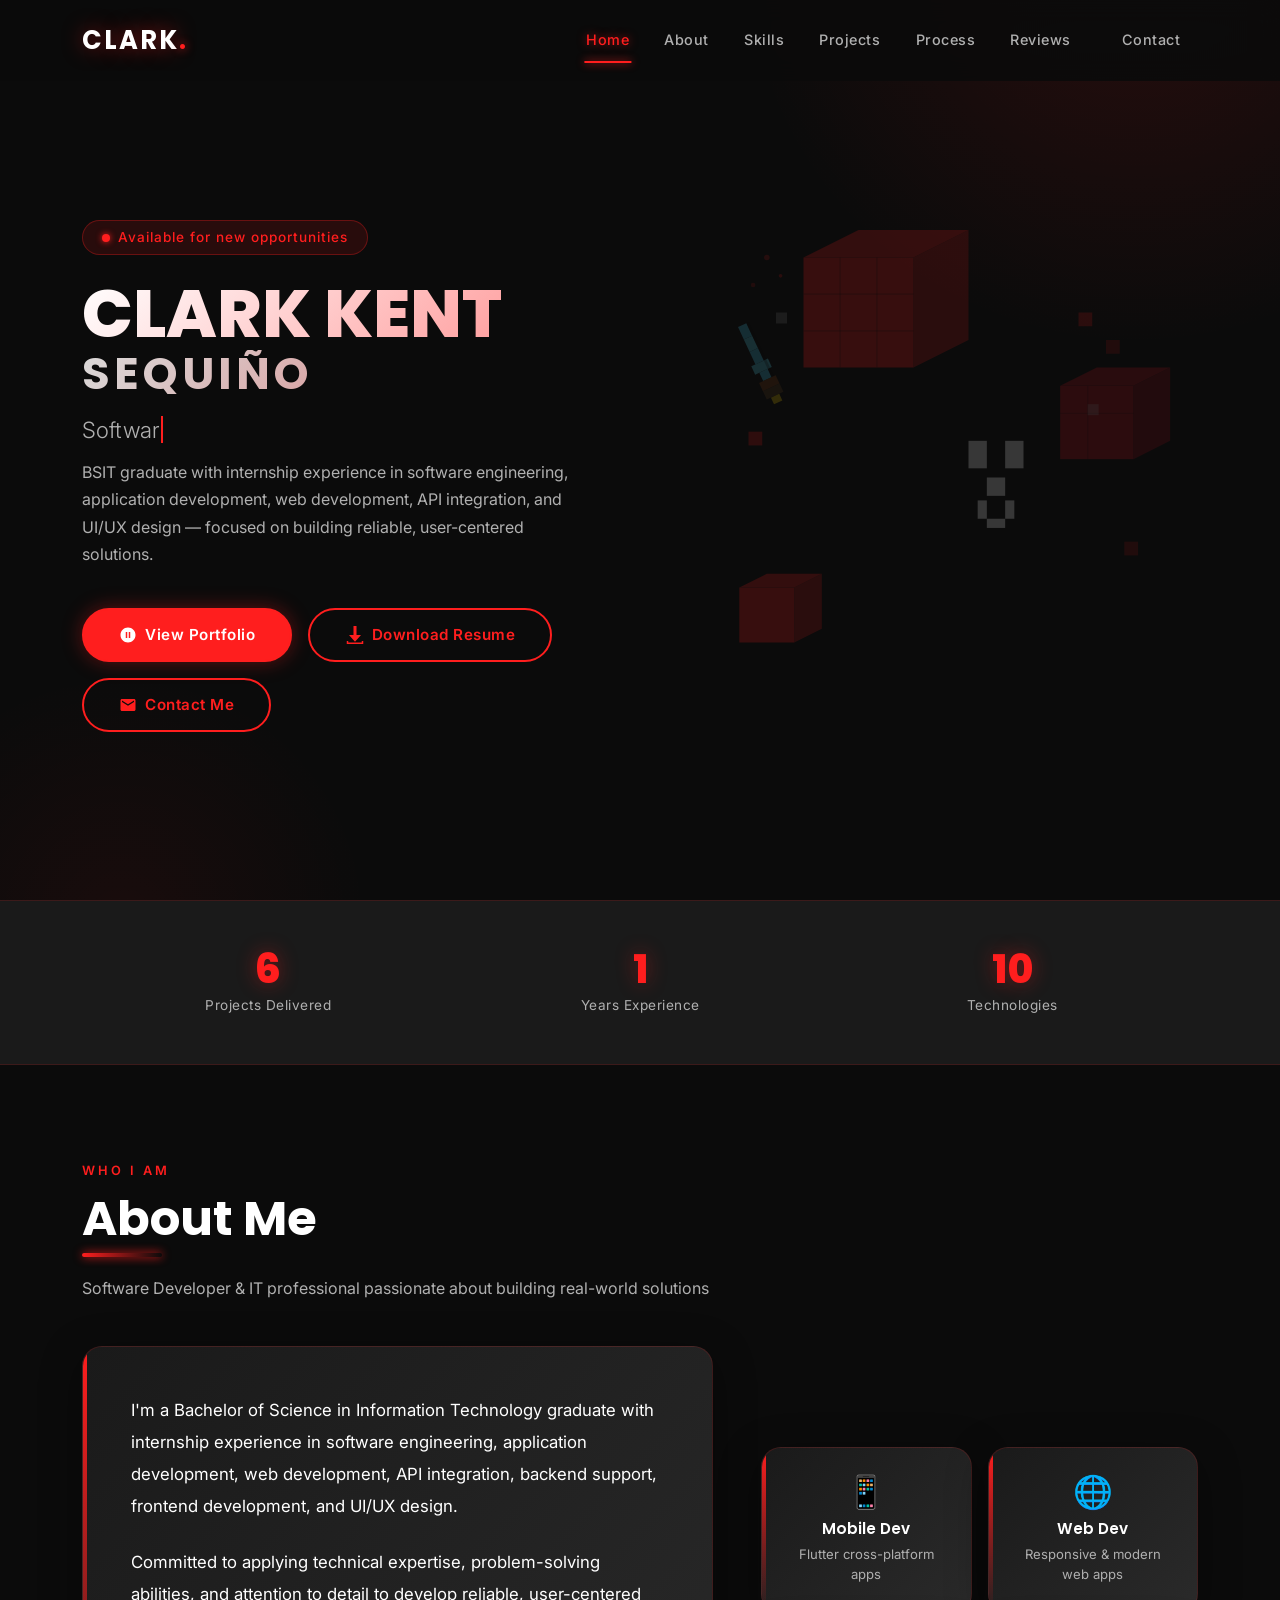
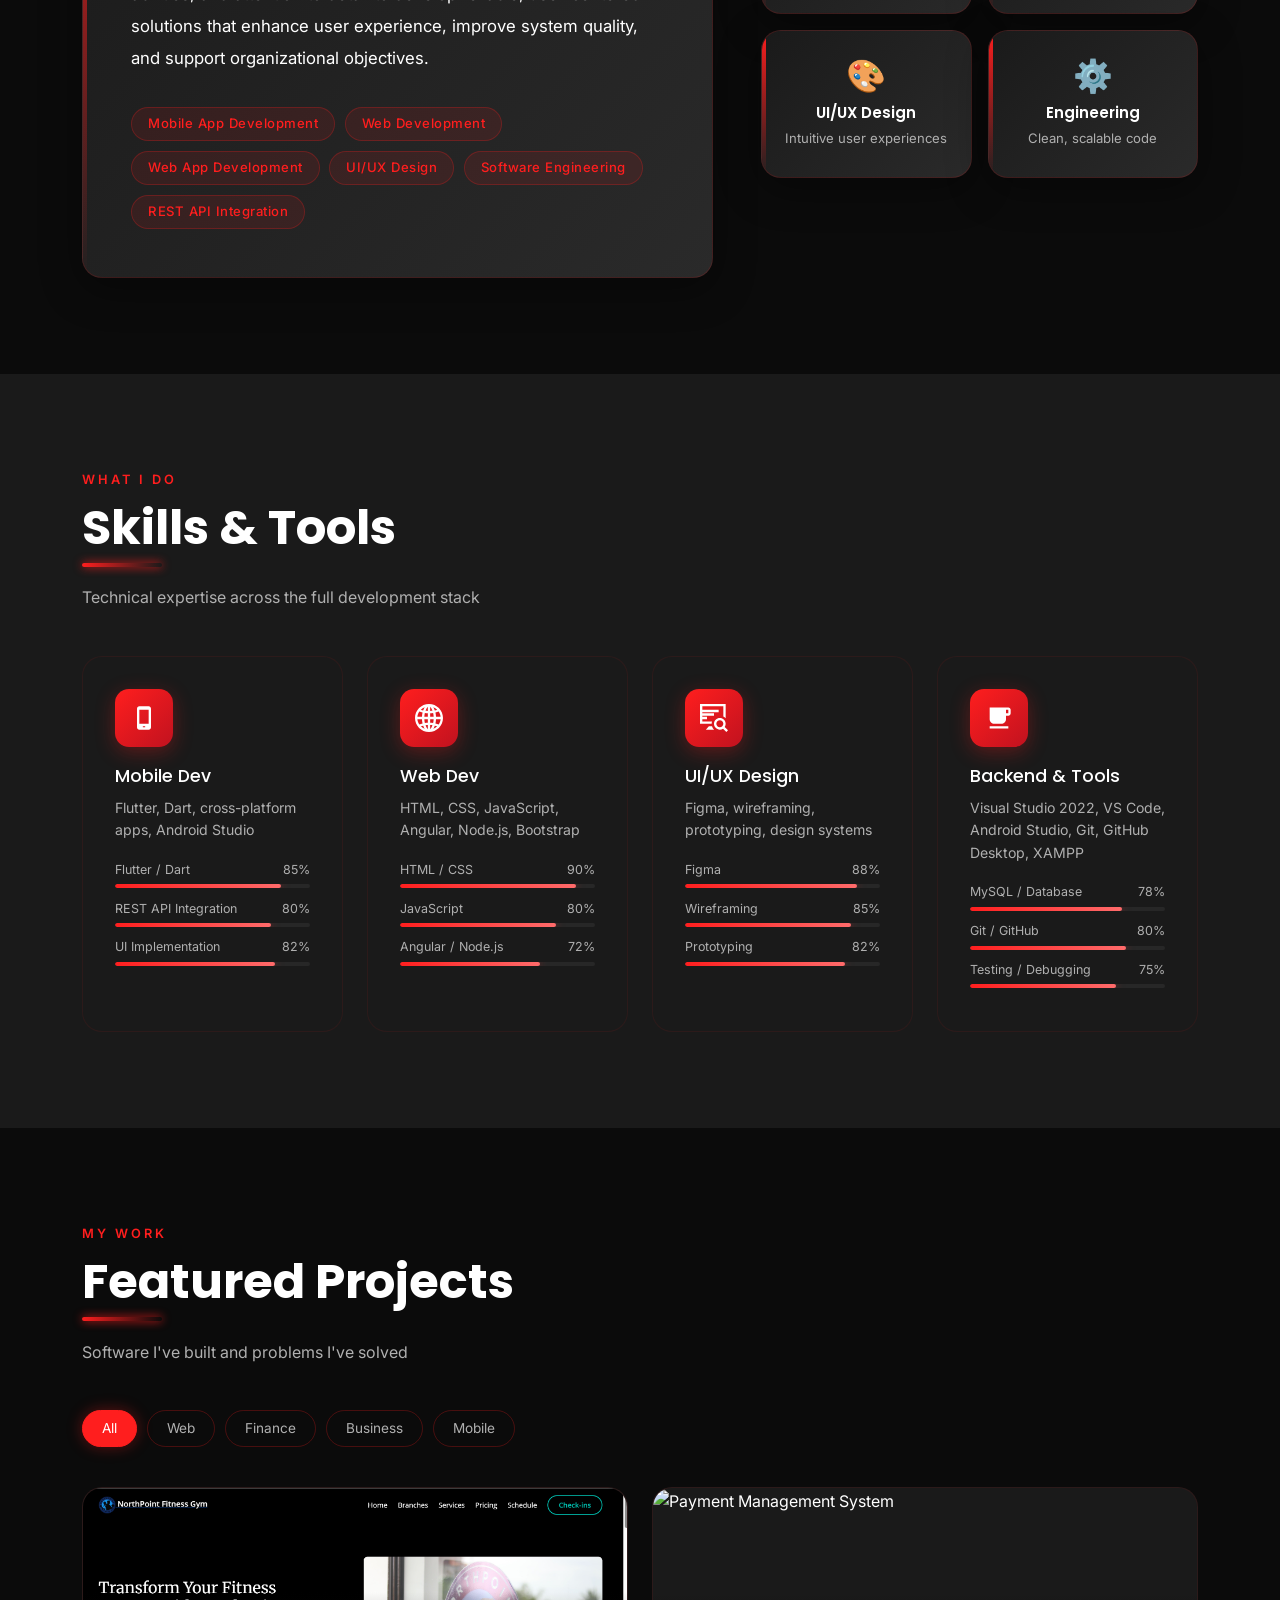
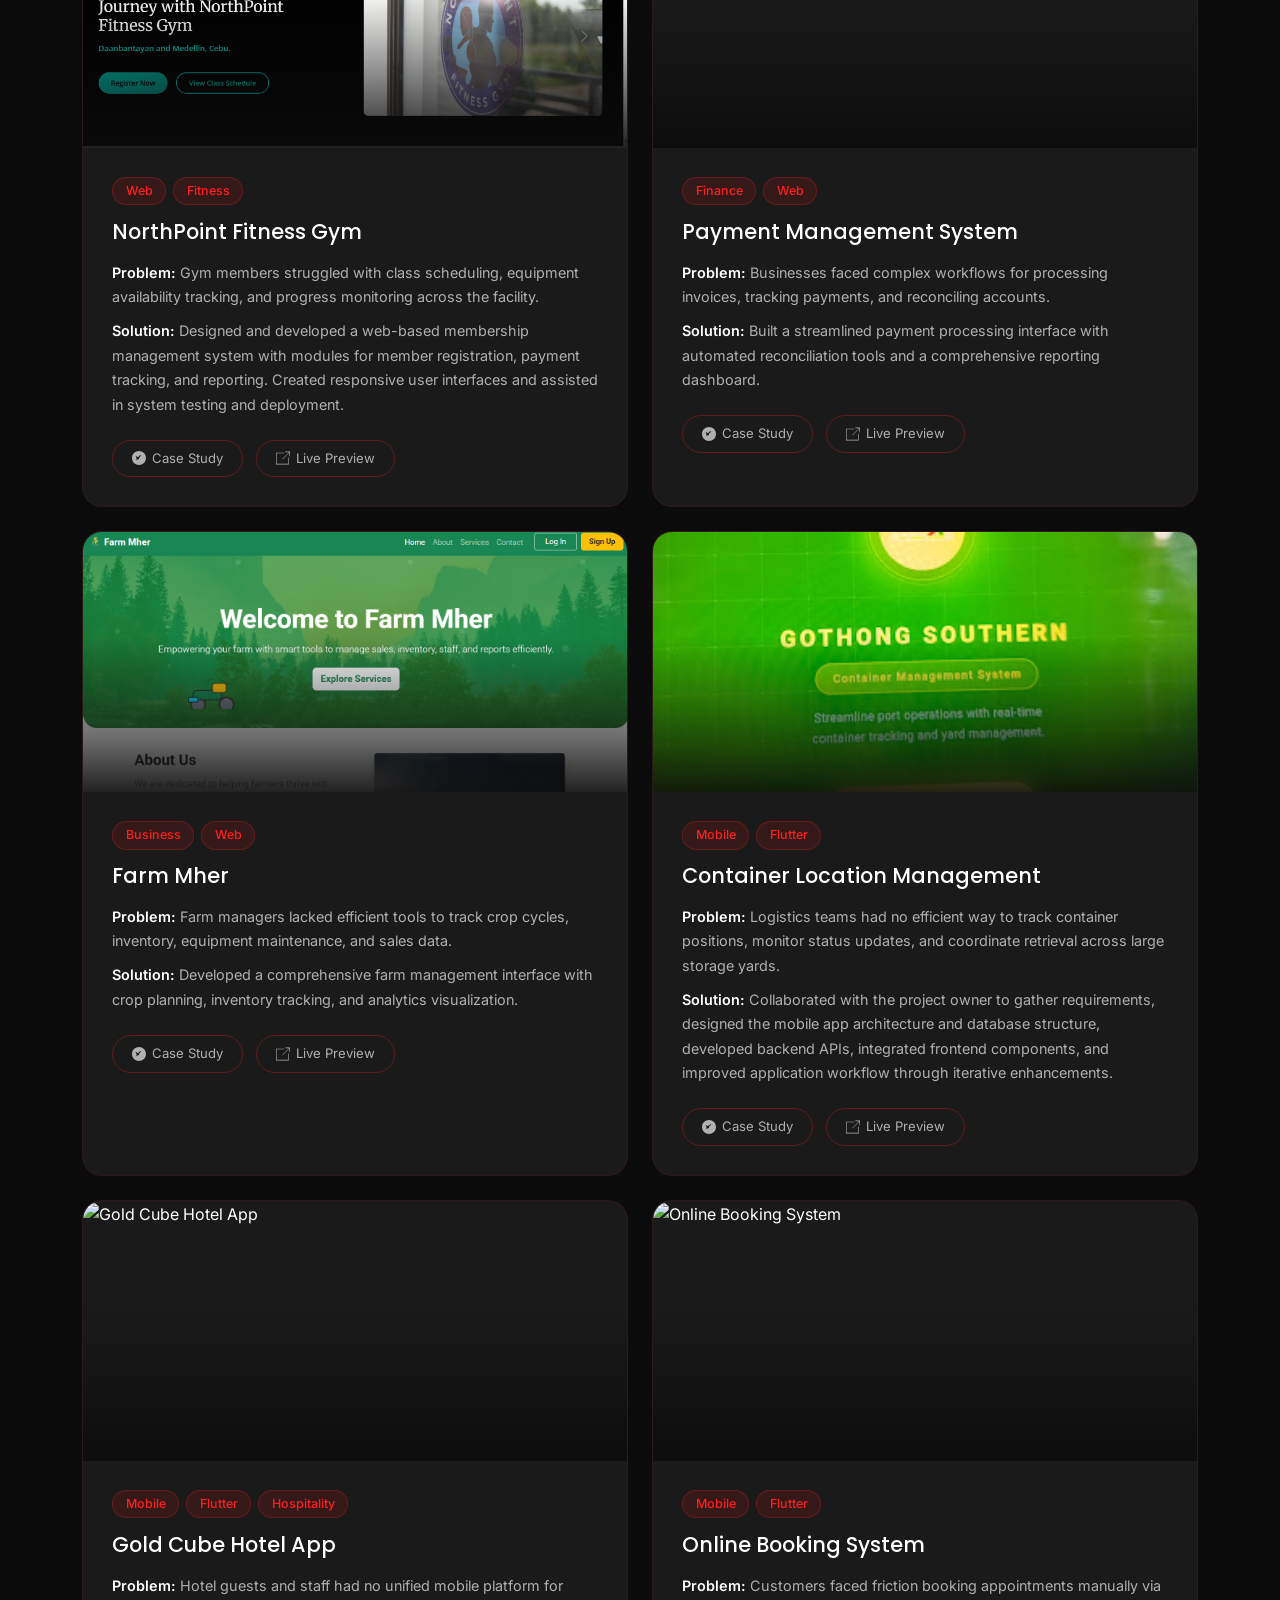
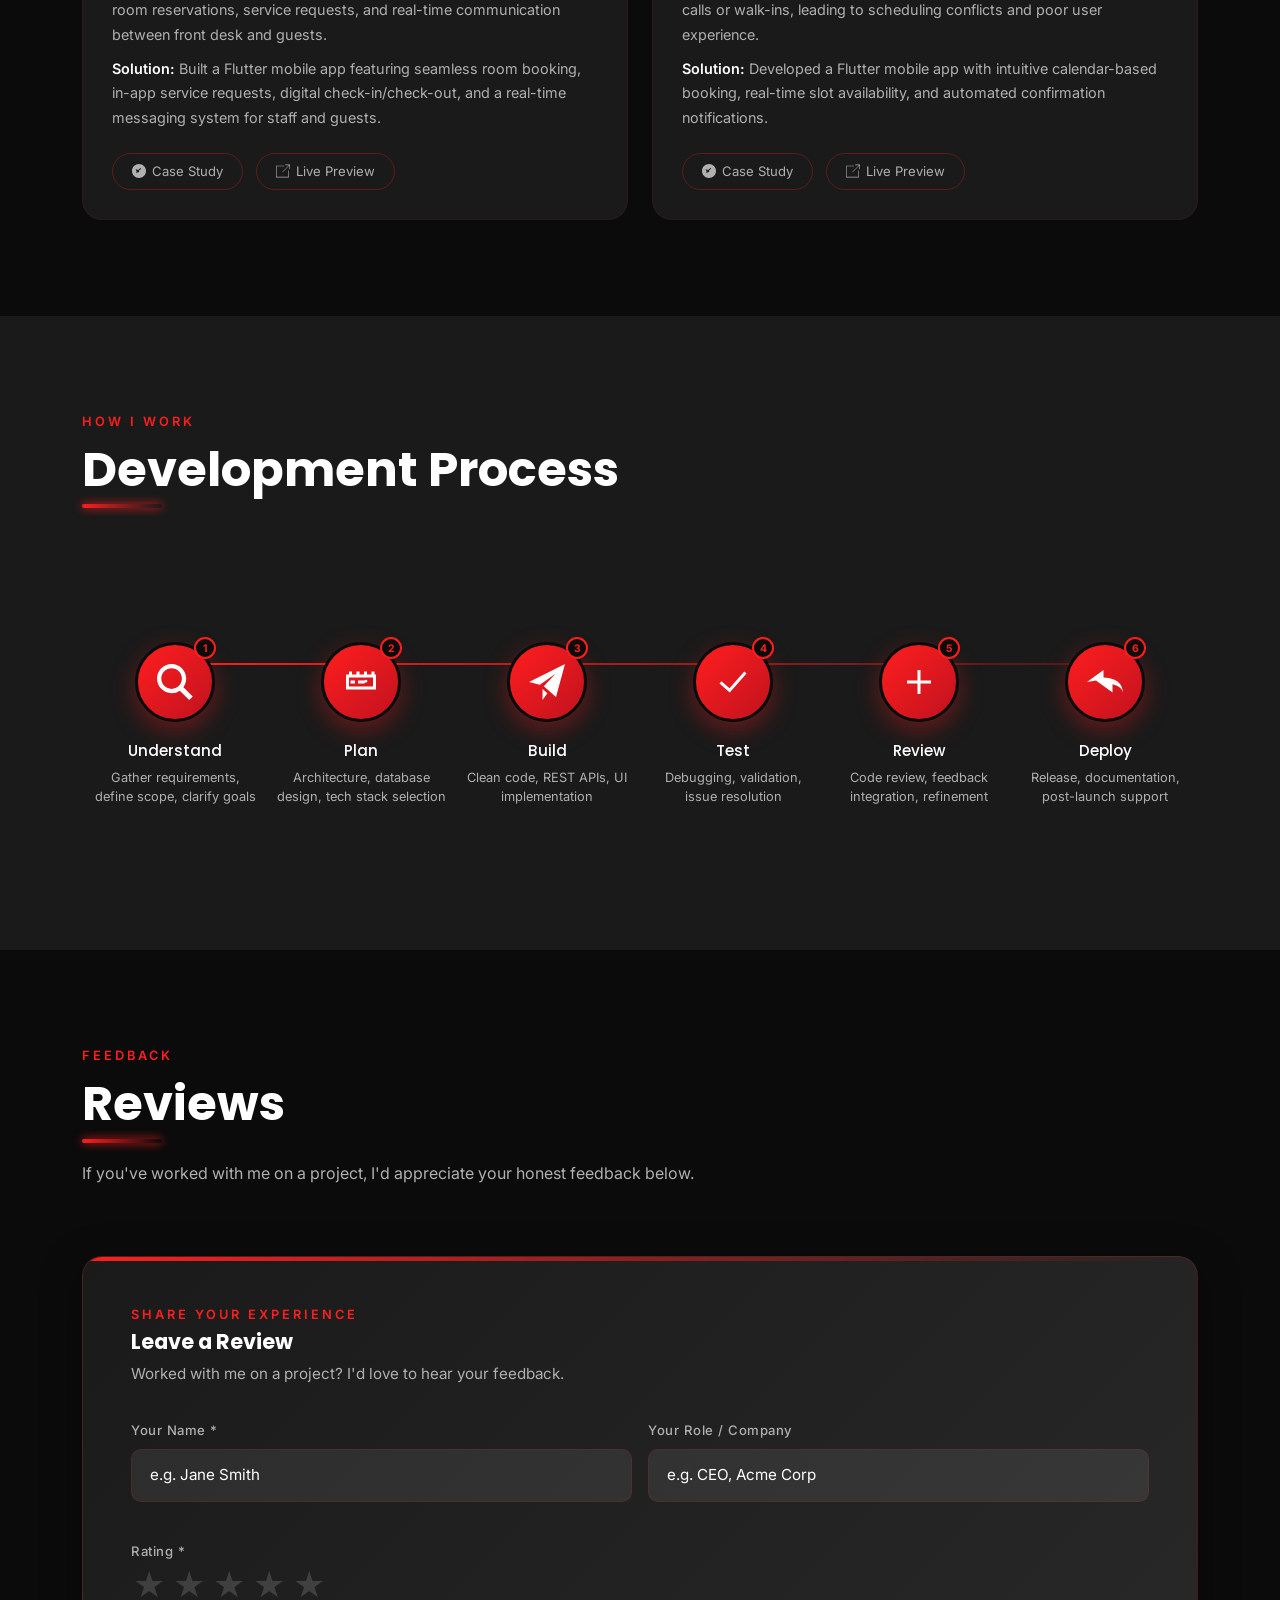
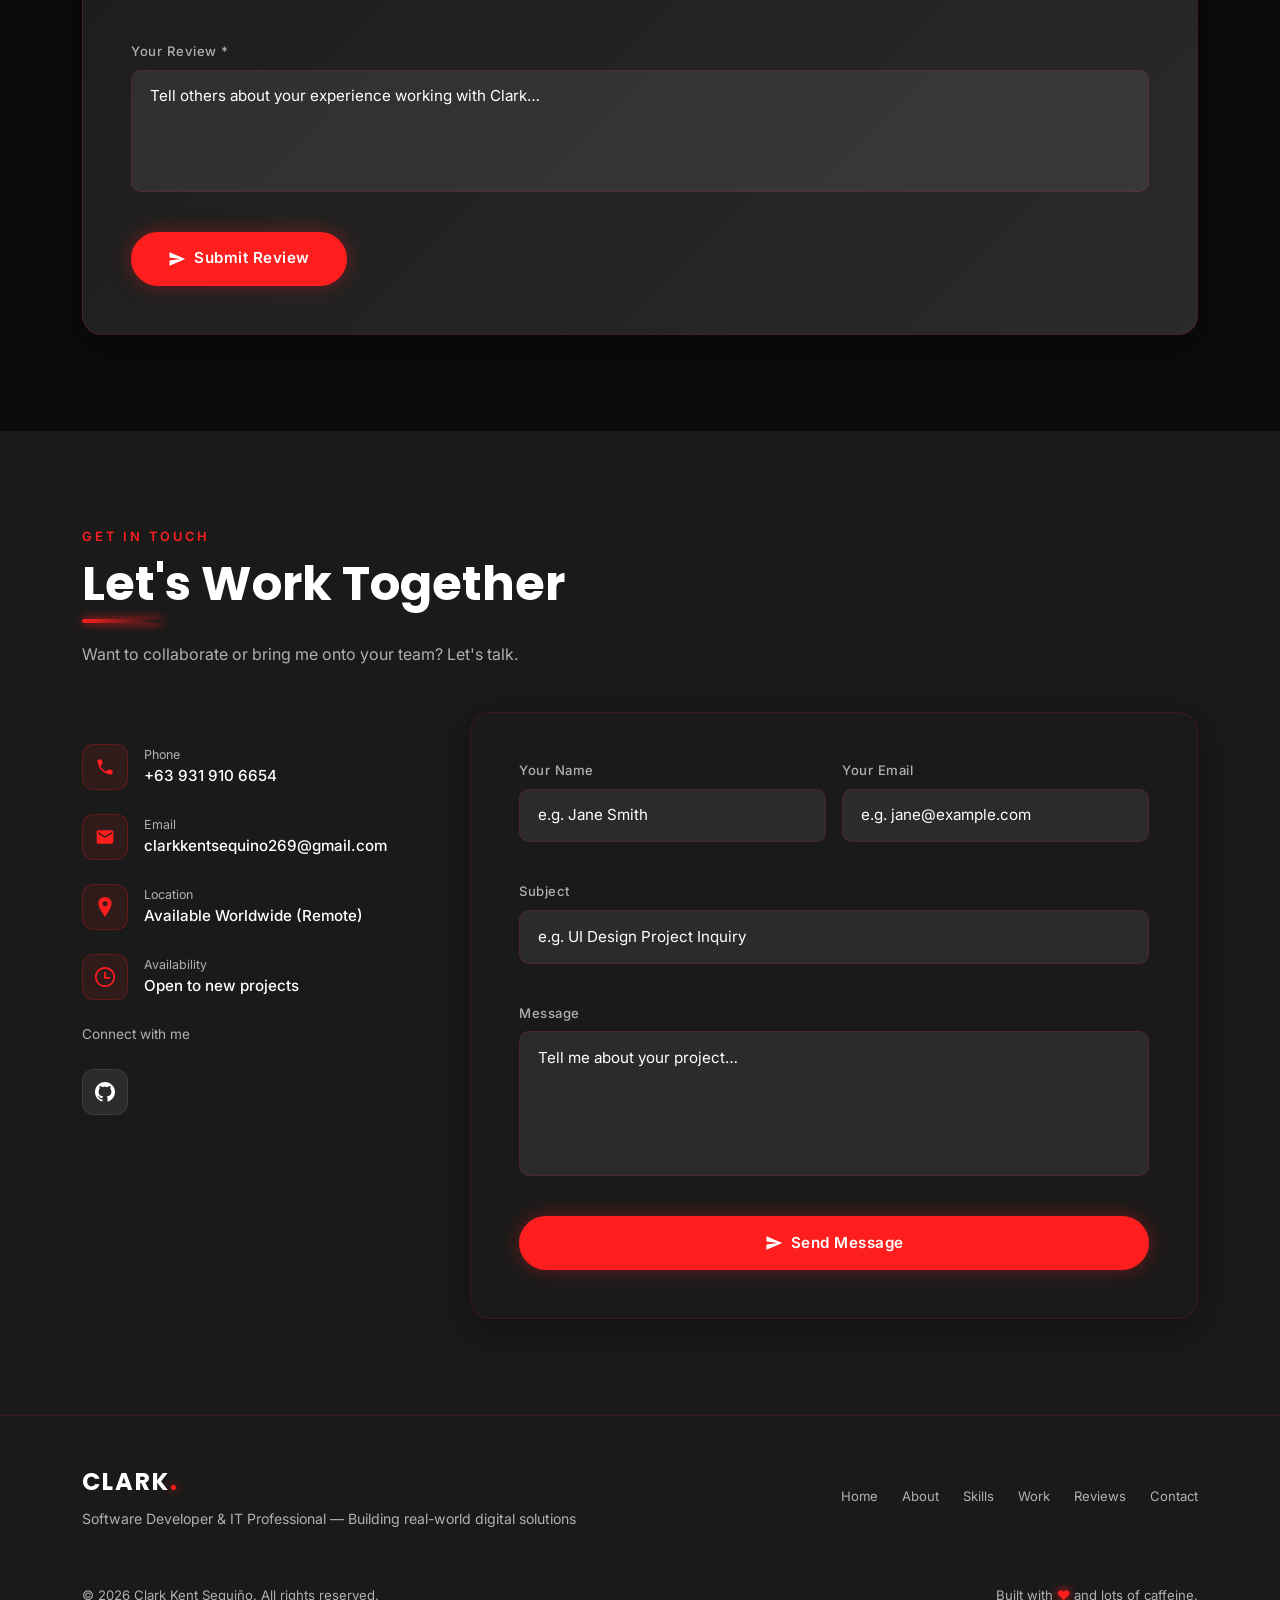
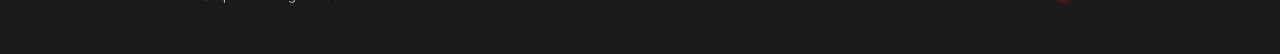
==== commit a6f1d53c: "Add files via upload" ====
--- a/index.html
+++ b/index.html
@@ -150,7 +150,7 @@
 
         <div class="container">
             <div class="row">
-                <div class="col-lg-7 hero-content">
+                <div class="col-12 col-lg-7 hero-content">
                     <div class="hero-badge reveal">
                         <span class="badge-dot"></span>
                         Available for new opportunities
@@ -219,7 +219,7 @@
             <span class="section-label reveal">Who I Am</span>
             <h2 class="section-title reveal">About Me</h2>
             <p class="section-subtitle reveal">Software Developer & IT professional passionate about building real-world solutions</p>
-            <div class="row align-items-center g-5">
+            <div class="row align-items-center g-4 g-lg-5">
                 <div class="col-lg-7">
                     <div class="about-content reveal">
                         <p class="about-text">
@@ -413,7 +413,7 @@
             </div>
 
             <div class="row g-4">
-                <div class="col-lg-6" >
+                <div class="col-md-6 col-lg-6">
                     <div class="project-card reveal" data-category="web">
                         <div class="project-img">
                             <img src="assets/NORTHPOINT FITNESS GYM.png" alt="NorthPoint Fitness Gym">
@@ -442,7 +442,7 @@
                 </div>
 
                 <!-- Project 2 -->
-                <div class="col-lg-6">
+                <div class="col-md-6 col-lg-6">
                     <div class="project-card reveal reveal-delay-1" data-category="finance">
                         <div class="project-img">
                             <img src="https://images.unsplash.com/photo-1563013544-824ae1b704d3?w=800&h=520&fit=crop" alt="Payment Management System" loading="lazy">
@@ -471,7 +471,7 @@
                 </div>
 
                 <!-- Project 3 -->
-                <div class="col-lg-6">
+                <div class="col-md-6 col-lg-6">
                     <div class="project-card reveal" data-category="business">
                         <div class="project-img">
                             <img src="assets/FARM MHER.png" alt="Farm Mher" loading="lazy">
@@ -500,7 +500,7 @@
                 </div>
 
                 <!-- Project 4 -->
-                <div class="col-lg-6">
+                <div class="col-md-6 col-lg-6">
                     <div class="project-card reveal reveal-delay-1" data-category="mobile">
                         <div class="project-img">
                             <img src="assets/CONTAINER LOCATION.jpg" alt="Container Location Management" loading="lazy">
@@ -529,7 +529,7 @@
                 </div>
 
                 <!-- Project 5 -->
-                <div class="col-lg-6">
+                <div class="col-md-6 col-lg-6">
                     <div class="project-card reveal reveal-delay-1" data-category="mobile">
                         <div class="project-img">
                             <img src="https://images.unsplash.com/photo-1506929562872-bb421503ef21?w=800&h=520&fit=crop" alt="Gold Cube Hotel App" loading="lazy">
@@ -559,7 +559,7 @@
                 </div>
 
                 <!-- Project 6 -->
-                <div class="col-lg-6">
+                <div class="col-md-6 col-lg-6">
                     <div class="project-card reveal" data-category="mobile">
                         <div class="project-img">
                             <img src="https://images.unsplash.com/photo-1611532736597-de2d4265fba3?w=800&h=520&fit=crop" alt="Online Booking System" loading="lazy">
@@ -743,7 +743,7 @@
             <h2 class="section-title reveal">Let's Work Together</h2>
             <p class="section-subtitle reveal">Want to collaborate or bring me onto your team? Let's talk.</p>
 
-            <div class="row g-5">
+            <div class="row g-4 g-lg-5">
 
                 <!-- Contact Info -->
                 <div class="col-lg-4">
--- a/styles/main.css
+++ b/styles/main.css
@@ -27,6 +27,8 @@
     background-color: var(--black);
     color: var(--white);
     overflow-x: hidden;
+    -webkit-tap-highlight-color: transparent;
+    -webkit-font-smoothing: antialiased;
 }
 
 h1, h2, h3, h4, h5 { font-family: 'Poppins', sans-serif; }
@@ -59,7 +61,7 @@
     background: rgba(11, 11, 11, 0.92);
     backdrop-filter: blur(12px);
     -webkit-backdrop-filter: blur(12px);
-    padding: 1.2rem 0;
+    padding: 1rem 0;
     transition: all var(--transition);
     border-bottom: 1px solid transparent;
 }
@@ -118,8 +120,11 @@
    ============================================ */
 .hero {
     min-height: 100vh;
+    min-height: 100dvh;
     display: flex;
     align-items: center;
+    padding-top: 100px;
+    padding-bottom: 3rem;
     position: relative;
     overflow: hidden;
 }
@@ -194,11 +199,17 @@
     background-clip: text;
 }
 
+/* Surname sits on its own line — must reset fill so gradient still shows */
 .hero-surname {
+    display: block;
     font-size: 2.8rem;
     font-weight: 700;
     letter-spacing: 4px;
     opacity: 0.85;
+    background: inherit;
+    -webkit-background-clip: text;
+    -webkit-text-fill-color: transparent;
+    background-clip: text;
 }
 
 .hero-tagline {
@@ -874,10 +885,7 @@
     margin-bottom: 0.4rem;
 }
 
-/* Review form top spacing (replaces mt-5) */
-.review-form-wrap {
-    margin-top: 3rem;
-}
+/* ── Full-width button ── */
 
 
 .social-link {
@@ -1046,40 +1054,277 @@
 .reveal-delay-5 { transition-delay: 0.25s; }
 
 /* ============================================
-   Responsive
-   ============================================ */
+   RESPONSIVE — Tablet & Mobile
+   All breakpoints: 1024 / 991 / 768 / 600 / 480 / 360
+   ============================================ */
+
+@media (max-width: 480px) {
+    .navbar-brand { font-size: 1.2rem; letter-spacing: 1px; }
+}
+@media (max-width: 1024px) {
+    .hero h1 { font-size: 3.4rem; }
+    .hero-surname { font-size: 2.2rem; }
+    .section-title { font-size: 2.6rem; }
+    .minecraft-bg { width: 400px; height: 400px; opacity: 0.14; }
+    .about-content { padding: 2.2rem; }
+    .skill-card { padding: 1.6rem; }
+    .project-img { height: 220px; }
+    .contact-form { padding: 2.5rem; }
+    .review-form-wrap { padding: 2.5rem; }
+}
+
+/* ── Tablet (≤991px) ────────────────────────── */
 @media (max-width: 991px) {
-    .process-track { flex-wrap: wrap; gap: 2rem; }
+    /* Section spacing */
+    section { padding: 4.5rem 0; }
+
+    /* Hero — padding-top already set in base, just adjust alignment */
+    .hero { align-items: flex-start; padding-top: 110px; }
+    .hero h1 { font-size: 2.8rem; }
+    .hero-surname { font-size: 1.9rem; letter-spacing: 3px; }
+    .hero-tagline { font-size: 1.2rem; }
+    .hero-sub { font-size: 0.95rem; max-width: 100%; }
+    .minecraft-bg { width: 300px; height: 300px; right: -2%; opacity: 0.1; top: 30%; }
+
+    /* Navbar mobile menu */
+    .navbar-collapse {
+        background: rgba(11,11,11,0.97);
+        padding: 1rem 1.5rem 1.5rem;
+        border-top: 1px solid rgba(255,30,30,0.15);
+        margin-top: 0.5rem;
+        border-radius: 0 0 16px 16px;
+    }
+    .nav-link { margin: 0.3rem 0; padding: 0.5rem 0; font-size: 1rem; }
+    .nav-link::after { display: none; }
+
+    /* Stats bar */
+    .stat-item { padding: 0.8rem 0.5rem; }
+    .stat-number { font-size: 2rem; }
+
+    /* About */
+    .about-content { padding: 2rem; }
+    .about-text { font-size: 0.97rem; }
+
+    /* Skills */
+    .skill-card { padding: 1.6rem; }
+
+    /* Process */
+    .process-track { flex-wrap: wrap; gap: 1.5rem; padding: 1.5rem 0; }
     .process-track::before { display: none; }
-    .process-step { flex: 0 0 30%; }
-}
-
+    .process-step { flex: 0 0 30%; min-width: 140px; }
+    .process-icon { width: 68px; height: 68px; }
+    .process-icon svg { width: 30px; height: 30px; }
+
+    /* Contact */
+    .contact-info { padding: 0 0 2rem; }
+
+    /* Projects */
+    .project-img { height: 200px; }
+
+    /* Footer */
+    .footer-links { justify-content: flex-start; flex-wrap: wrap; gap: 0.8rem; margin-top: 1rem; }
+}
+
+/* ── Small Tablet / Large Phone (≤768px) ────── */
 @media (max-width: 768px) {
-    .hero h1 { font-size: 2.4rem; }
+    section { padding: 4rem 0; }
+
+    /* Hero */
+    .hero { padding-top: 100px; }
     .hero-surname { font-size: 1.6rem; letter-spacing: 2px; }
     .hero-tagline { font-size: 1.1rem; }
+    .hero-badge { font-size: 0.78rem; padding: 0.35rem 1rem; }
+    .hero-buttons { gap: 0.7rem; }
+    .minecraft-bg { width: 220px; height: 220px; right: -8%; opacity: 0.08; top: 20%; }
+
+    /* Section headings */
     .section-title { font-size: 2rem; }
-    .section-subtitle { font-size: 0.95rem; margin-top: 1.4rem; margin-bottom: 2rem; }
-    .minecraft-bg { width: 280px; height: 280px; right: -5%; opacity: 0.1; }
+    .section-subtitle { font-size: 0.92rem; margin-top: 1.4rem; margin-bottom: 2rem; }
+
+    /* Stats */
+    .stat-number { font-size: 1.8rem; }
+    .stat-label { font-size: 0.78rem; }
+
+    /* About mini cards */
+    .about-mini { padding: 1.4rem 1rem; }
+    .about-mini-icon { font-size: 1.7rem; }
+    .about-mini-title { font-size: 0.88rem; }
+    .about-mini-desc { font-size: 0.78rem; }
+
+    /* Skills */
+    .skill-card { padding: 1.4rem; }
+    .skill-icon { width: 50px; height: 50px; }
+    .skill-icon svg { width: 24px; height: 24px; }
+    .skill-card h4 { font-size: 1rem; }
+
+    /* Projects */
+    .project-img { height: 190px; }
+    .project-content { padding: 1.4rem; }
+    .project-content h3 { font-size: 1.15rem; }
+    .project-detail { font-size: 0.85rem; }
+    .project-links { flex-wrap: wrap; gap: 0.5rem; }
+    .project-link { padding: 0.45rem 1rem; font-size: 0.78rem; }
+    .filter-btn { padding: 0.4rem 1rem; font-size: 0.8rem; }
+
+    /* Process */
+    .process-step { flex: 0 0 45%; }
+    .process-step h5 { font-size: 0.88rem; }
+    .process-step p { font-size: 0.75rem; }
+
+    /* Testimonials */
+    .testimonial-card { padding: 1.8rem 1.4rem; }
+    .testimonial-text { font-size: 0.88rem; }
+
+    /* Review form */
+    .review-form-wrap { padding: 2rem 1.4rem; }
+    .star-btn { font-size: 1.8rem; }
+    .review-form-header h3 { font-size: 1.1rem; }
+
+    /* Contact */
+    .contact-form { padding: 2rem 1.4rem; }
+    .form-control { font-size: 0.9rem; padding: 0.8rem 1rem; }
+    .contact-item-value { font-size: 0.88rem; word-break: break-all; }
+
+    /* Buttons */
     .glow-btn { padding: 0.75rem 1.5rem; font-size: 0.88rem; }
-    .contact-form { padding: 2rem 1.5rem; }
-    .review-form-wrap { padding: 2rem 1.5rem; }
-    .about-mini { padding: 1.4rem 1rem; }
+    .glow-btn svg { width: 16px; height: 16px; }
+
+    /* Footer */
+    footer { padding: 2.5rem 0 1.5rem; }
+    .footer-brand { font-size: 1.3rem; }
+    .footer-tagline { font-size: 0.82rem; }
+    .footer-links { justify-content: flex-start; flex-wrap: wrap; gap: 0.7rem; margin-top: 1rem; }
+    .footer-links a { font-size: 0.78rem; }
+    .footer-copy { font-size: 0.76rem; }
+
+    /* Toast */
+    .toast-msg { right: 1rem; bottom: 1rem; left: 1rem; font-size: 0.85rem; }
+
+    /* Back to top */
+    #back-to-top { bottom: 1.2rem; left: 1.2rem; width: 40px; height: 40px; }
+
+    /* Disable cursor canvas on touch screens */
+    .cursor-dot, .cursor-ring { display: none; }
+    canvas[style*="fixed"] { display: none !important; }
+}
+
+/* ── Mobile (≤600px) ────────────────────────── */
+@media (max-width: 600px) {
+    /* Container padding */
+    .container { padding-left: 1.2rem; padding-right: 1.2rem; }
+
+    /* Hero */
+    .hero { padding-top: 95px; padding-bottom: 2.5rem; }
+    .hero h1 { font-size: 2.1rem; }
+    .hero-surname { font-size: 1.45rem; letter-spacing: 1.5px; }
+    .hero-sub { font-size: 0.9rem; line-height: 1.65; }
+    .hero-buttons { flex-direction: column; align-items: stretch; }
+    .hero-buttons .glow-btn { justify-content: center; width: 100%; }
+    .minecraft-bg { display: none; }
+
+    /* Stats */
+    .stats-bar { padding: 1.2rem 0; }
+    .stat-item { padding: 0.6rem 0.4rem; }
+    .stat-number { font-size: 1.5rem; }
+    .stat-label { font-size: 0.72rem; letter-spacing: 0; }
+
+    /* About */
+    .about-content { padding: 1.6rem; }
+    .about-text { font-size: 0.92rem; line-height: 1.75; }
+    .about-tags { gap: 0.4rem; margin-top: 1.4rem; }
+    .about-tag { font-size: 0.76rem; padding: 0.3rem 0.75rem; }
+
+    /* Skills */
+    .skill-card { padding: 1.3rem; }
+    .skill-bar-label { font-size: 0.72rem; }
+
+    /* Projects */
+    .project-img { height: 170px; }
+    .project-content { padding: 1.2rem; }
+    .project-content h3 { font-size: 1.05rem; margin-bottom: 0.7rem; }
+    .project-filter { gap: 0.4rem; margin-bottom: 1.8rem; }
+
+    /* Process */
     .process-step { flex: 0 0 45%; }
-    .stat-number { font-size: 1.8rem; }
-    .footer-links {
-        justify-content: flex-start;
-        flex-wrap: wrap;
-        gap: 0.8rem;
-        margin-top: 0.8rem;
+    .process-icon { width: 60px; height: 60px; }
+    .process-icon svg { width: 26px; height: 26px; }
+    .process-number { width: 18px; height: 18px; font-size: 0.55rem; }
+
+    /* Contact */
+    .contact-form { padding: 1.6rem 1.2rem; }
+    .review-form-wrap { padding: 1.6rem 1.2rem; }
+
+    /* Section */
+    .section-title { font-size: 1.8rem; }
+    section { padding: 3.5rem 0; }
+}
+
+/* ── Small Mobile (≤480px) ──────────────────── */
+@media (max-width: 480px) {
+    .container { padding-left: 1rem; padding-right: 1rem; }
+
+    .hero { padding-top: 90px; }
+    .hero h1 { font-size: 1.9rem; }
+    .hero-surname { font-size: 1.3rem; }
+    .hero-tagline { font-size: 1rem; min-height: 1.6rem; }
+    .hero-badge { font-size: 0.74rem; padding: 0.3rem 0.85rem; }
+
+    /* Stats — stack vertically */
+    .col-6.col-md-4 { width: 100%; }
+    .stat-item {
+        border-right: none;
+        border-bottom: 1px solid rgba(255,255,255,0.06);
+        padding: 0.9rem 1rem;
+        display: flex;
+        align-items: center;
+        justify-content: space-between;
+        gap: 1rem;
+        text-align: left;
     }
-    .cursor-dot, .cursor-ring { display: none; }
-}
-
-@media (max-width: 480px) {
-    .hero h1 { font-size: 2.2rem; }
-    .hero-buttons { flex-direction: column; align-items: flex-start; }
+    .stat-item:last-child { border-bottom: none; }
+    .stat-number { font-size: 1.6rem; }
+
+    /* Process — single column */
     .process-step { flex: 0 0 100%; }
+    .process-track { gap: 1.2rem; }
+
+    /* About mini */
+    .about-mini-icon { font-size: 1.5rem; }
+
+    /* Section */
+    .section-title { font-size: 1.65rem; }
+    .section-label { font-size: 0.72rem; letter-spacing: 2px; }
+
+    /* Contact items */
+    .contact-item-value { font-size: 0.85rem; }
+    .contact-icon { width: 40px; height: 40px; }
+    .contact-icon svg { width: 17px; height: 17px; }
+}
+
+/* ── Very Small Mobile (≤360px) ─────────────── */
+@media (max-width: 360px) {
+    .container { padding-left: 0.85rem; padding-right: 0.85rem; }
+
+    .hero { padding-top: 88px; }
+    .hero h1 { font-size: 1.65rem; }
+    .hero-surname { font-size: 1.1rem; letter-spacing: 1px; }
+    .hero-sub { font-size: 0.84rem; }
+
+    .navbar-brand { font-size: 1.3rem; }
+    .glow-btn { padding: 0.65rem 1.2rem; font-size: 0.82rem; }
+
+    .project-img { height: 150px; }
+    .project-content h3 { font-size: 0.95rem; }
+    .project-content { padding: 1rem; }
+
+    .section-title { font-size: 1.5rem; }
+    .about-content { padding: 1.3rem; }
+    .skill-card { padding: 1.1rem; }
+
+    .testimonial-card { padding: 1.4rem 1rem; }
+
+    .footer-brand { font-size: 1.1rem; }
+    .footer-tagline { font-size: 0.76rem; }
 }
 
 /* ============================================
@@ -1092,6 +1337,7 @@
     border: 1px solid rgba(255, 30, 30, 0.18);
     border-radius: 20px;
     padding: 3rem;
+    margin-top: 3rem;
     box-shadow: 0 10px 40px rgba(0, 0, 0, 0.4);
     position: relative;
     overflow: hidden;
@@ -1188,12 +1434,4 @@
     animation: reviewSlideIn 0.55s ease forwards;
 }
 
-/* Responsive tweaks */
-@media (max-width: 768px) {
-    .review-form-wrap {
-        padding: 2rem 1.5rem;
-    }
-    .star-btn {
-        font-size: 1.6rem;
-    }
-}
+/* Responsive tweaks for review form handled in main breakpoints above */
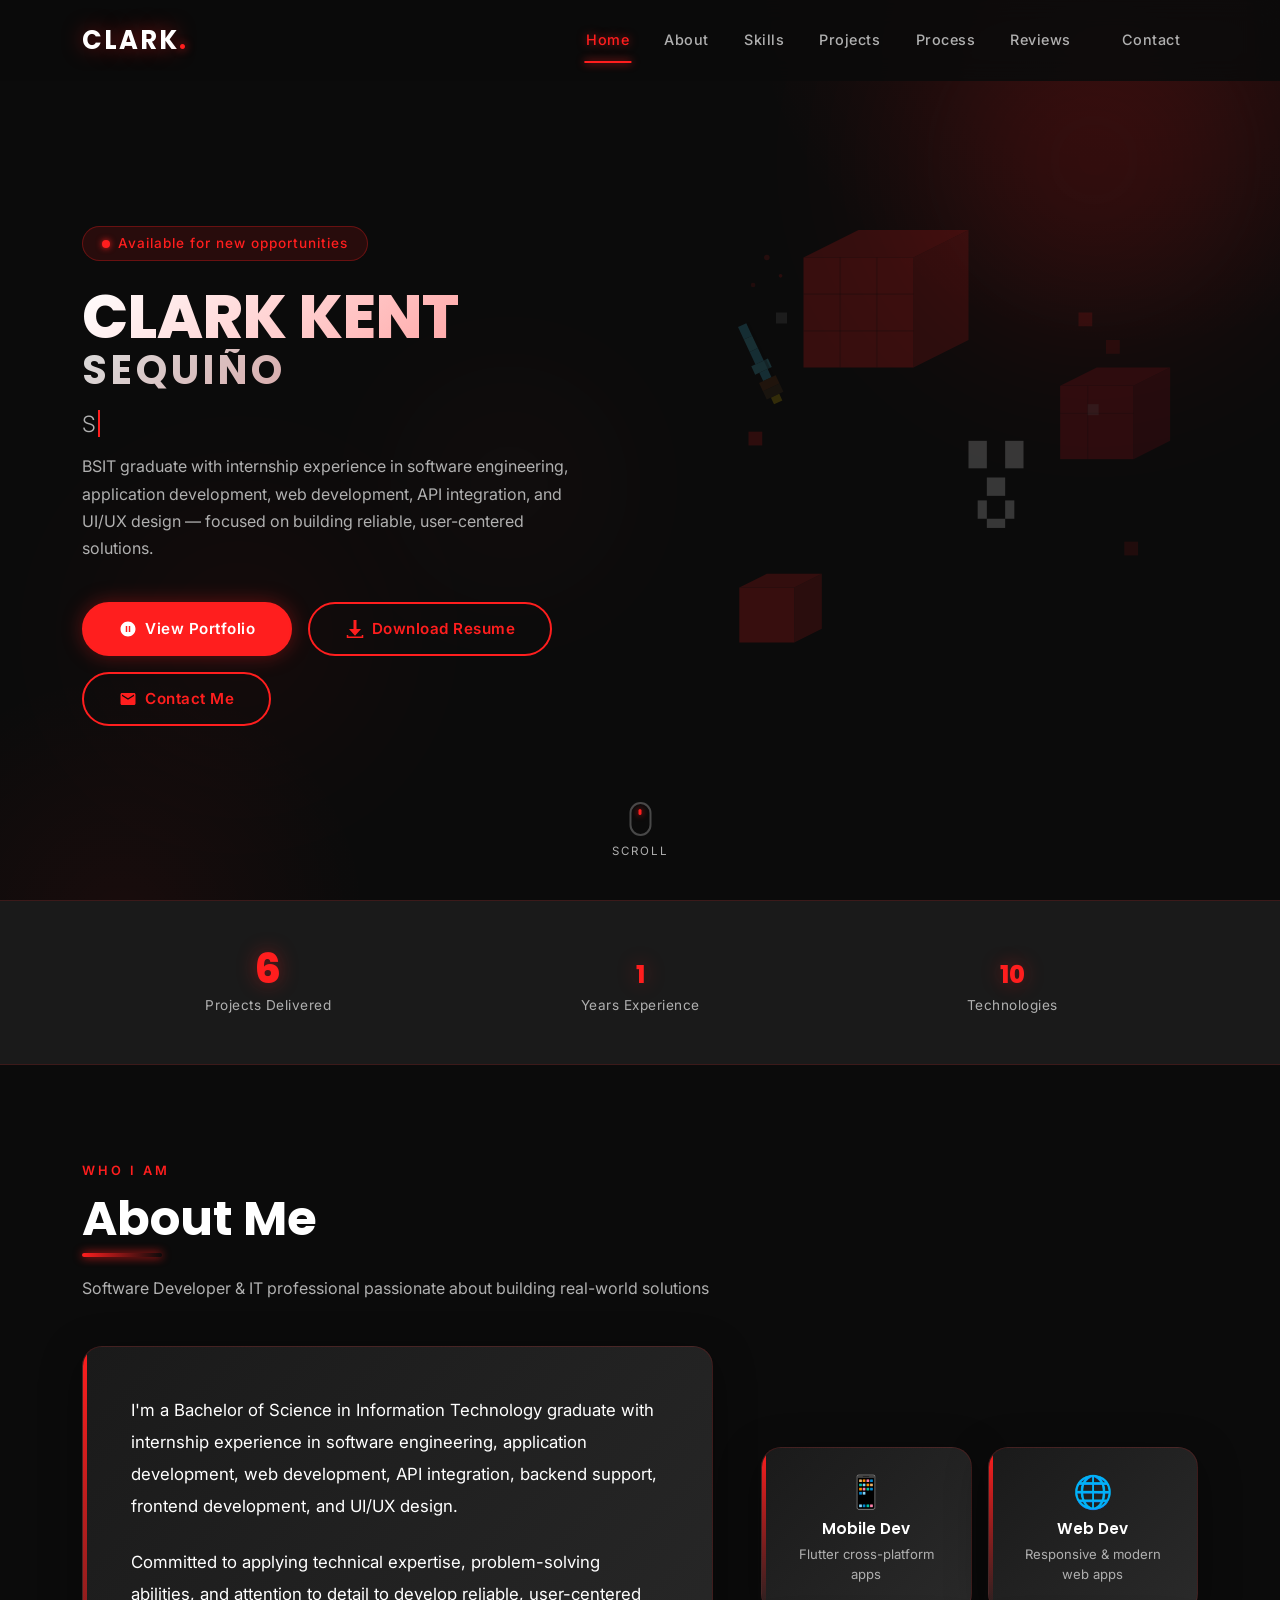
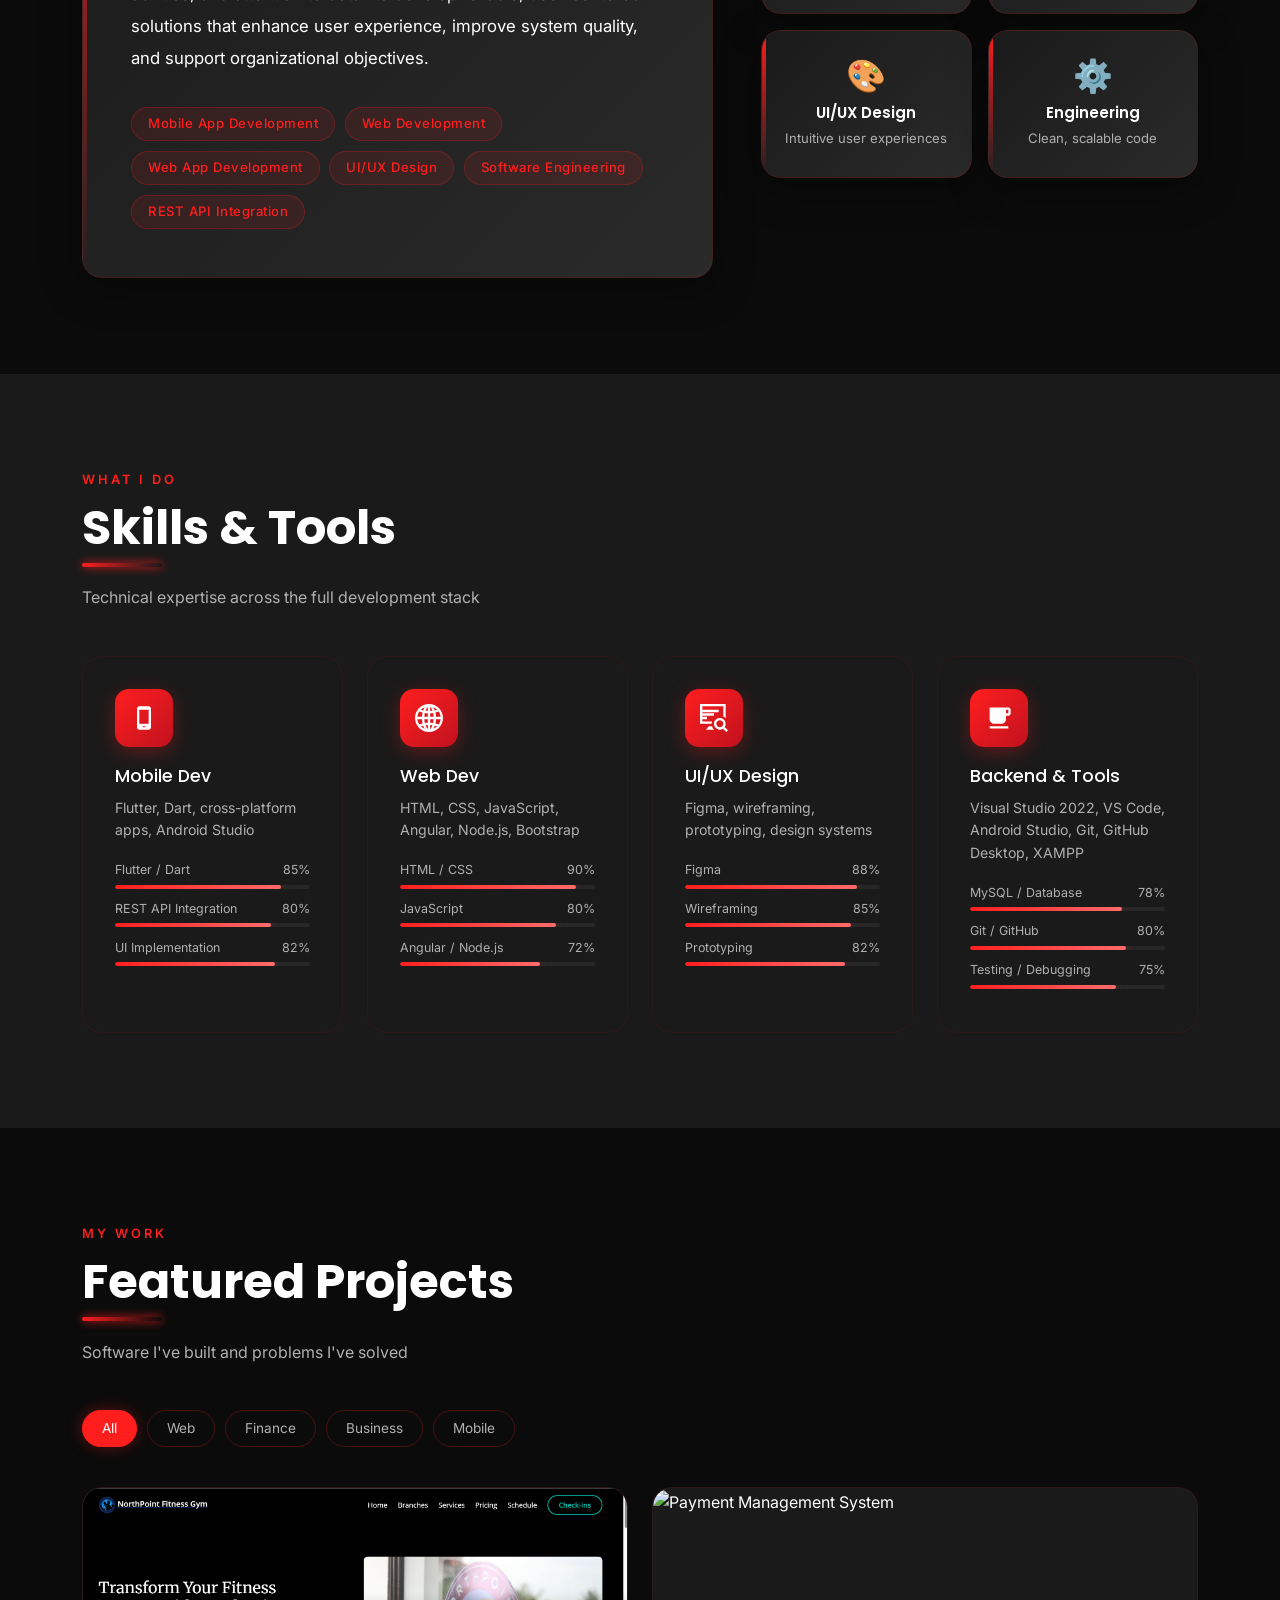
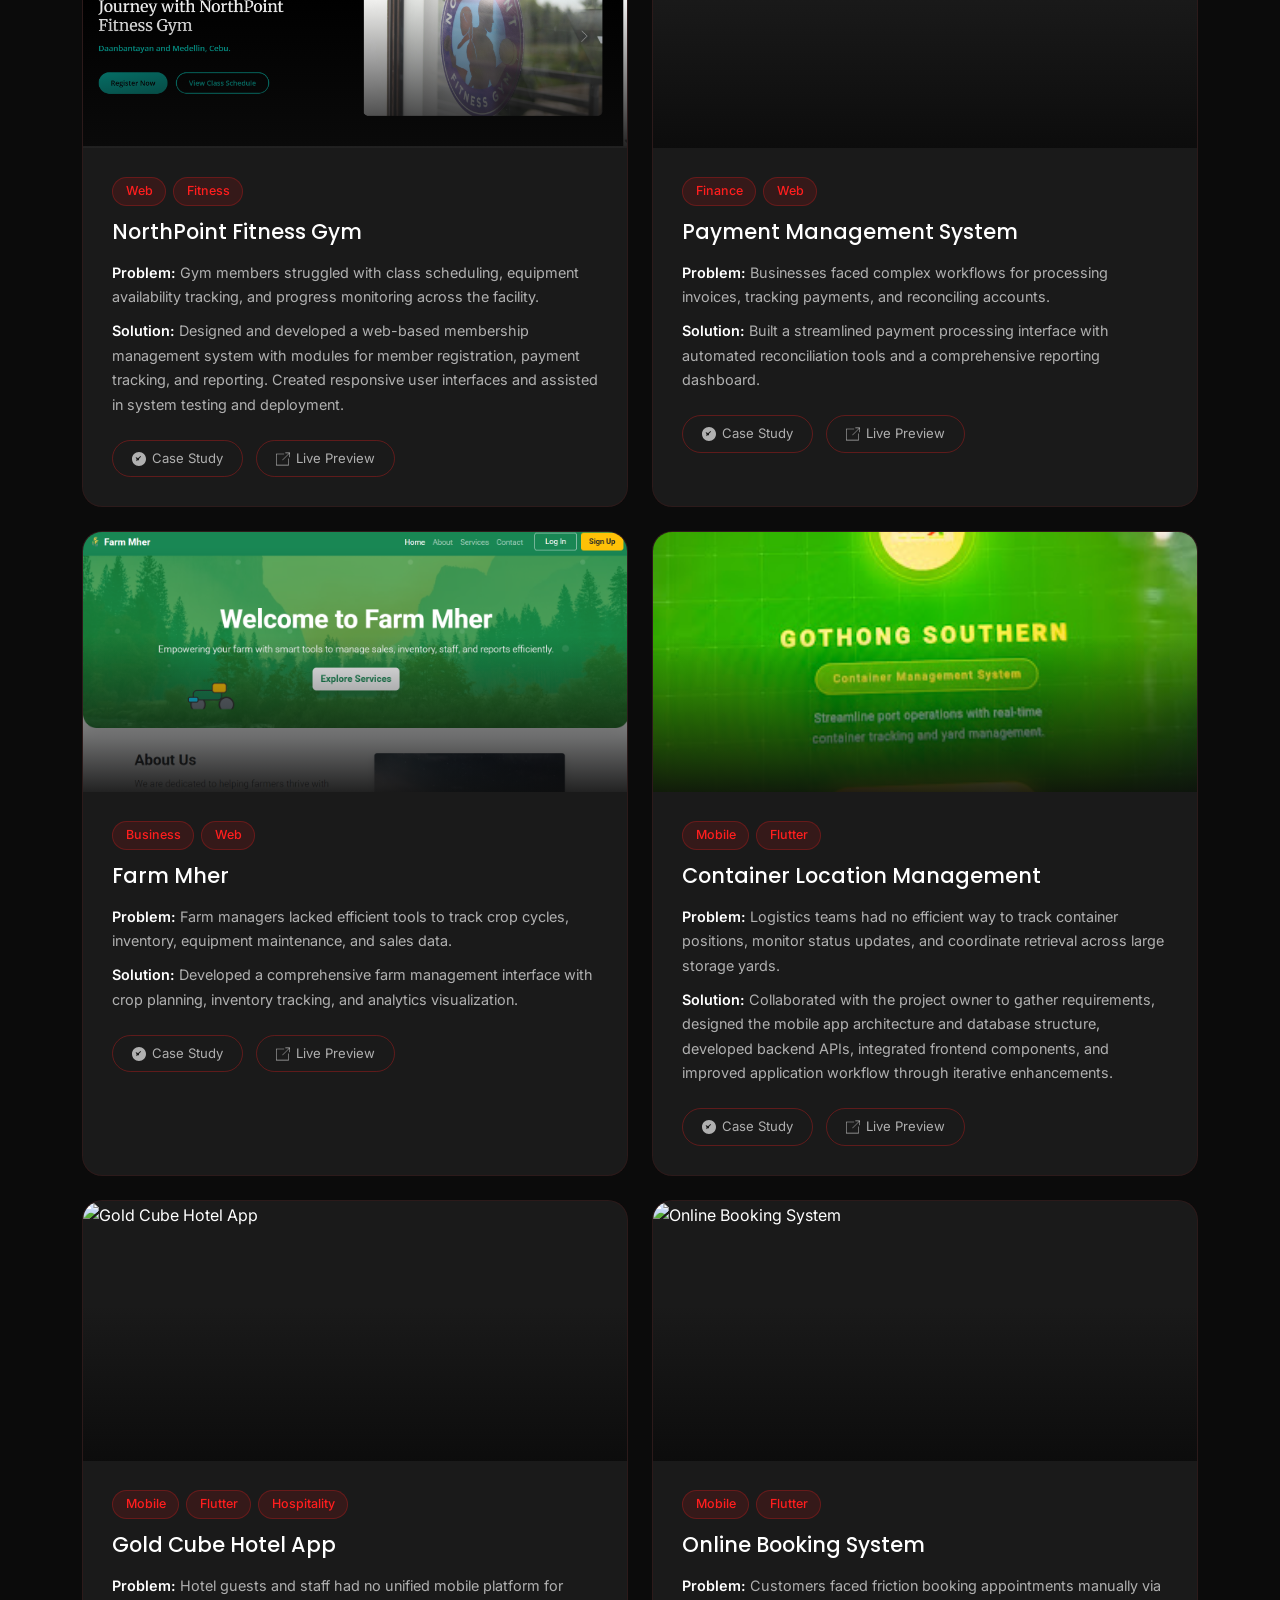
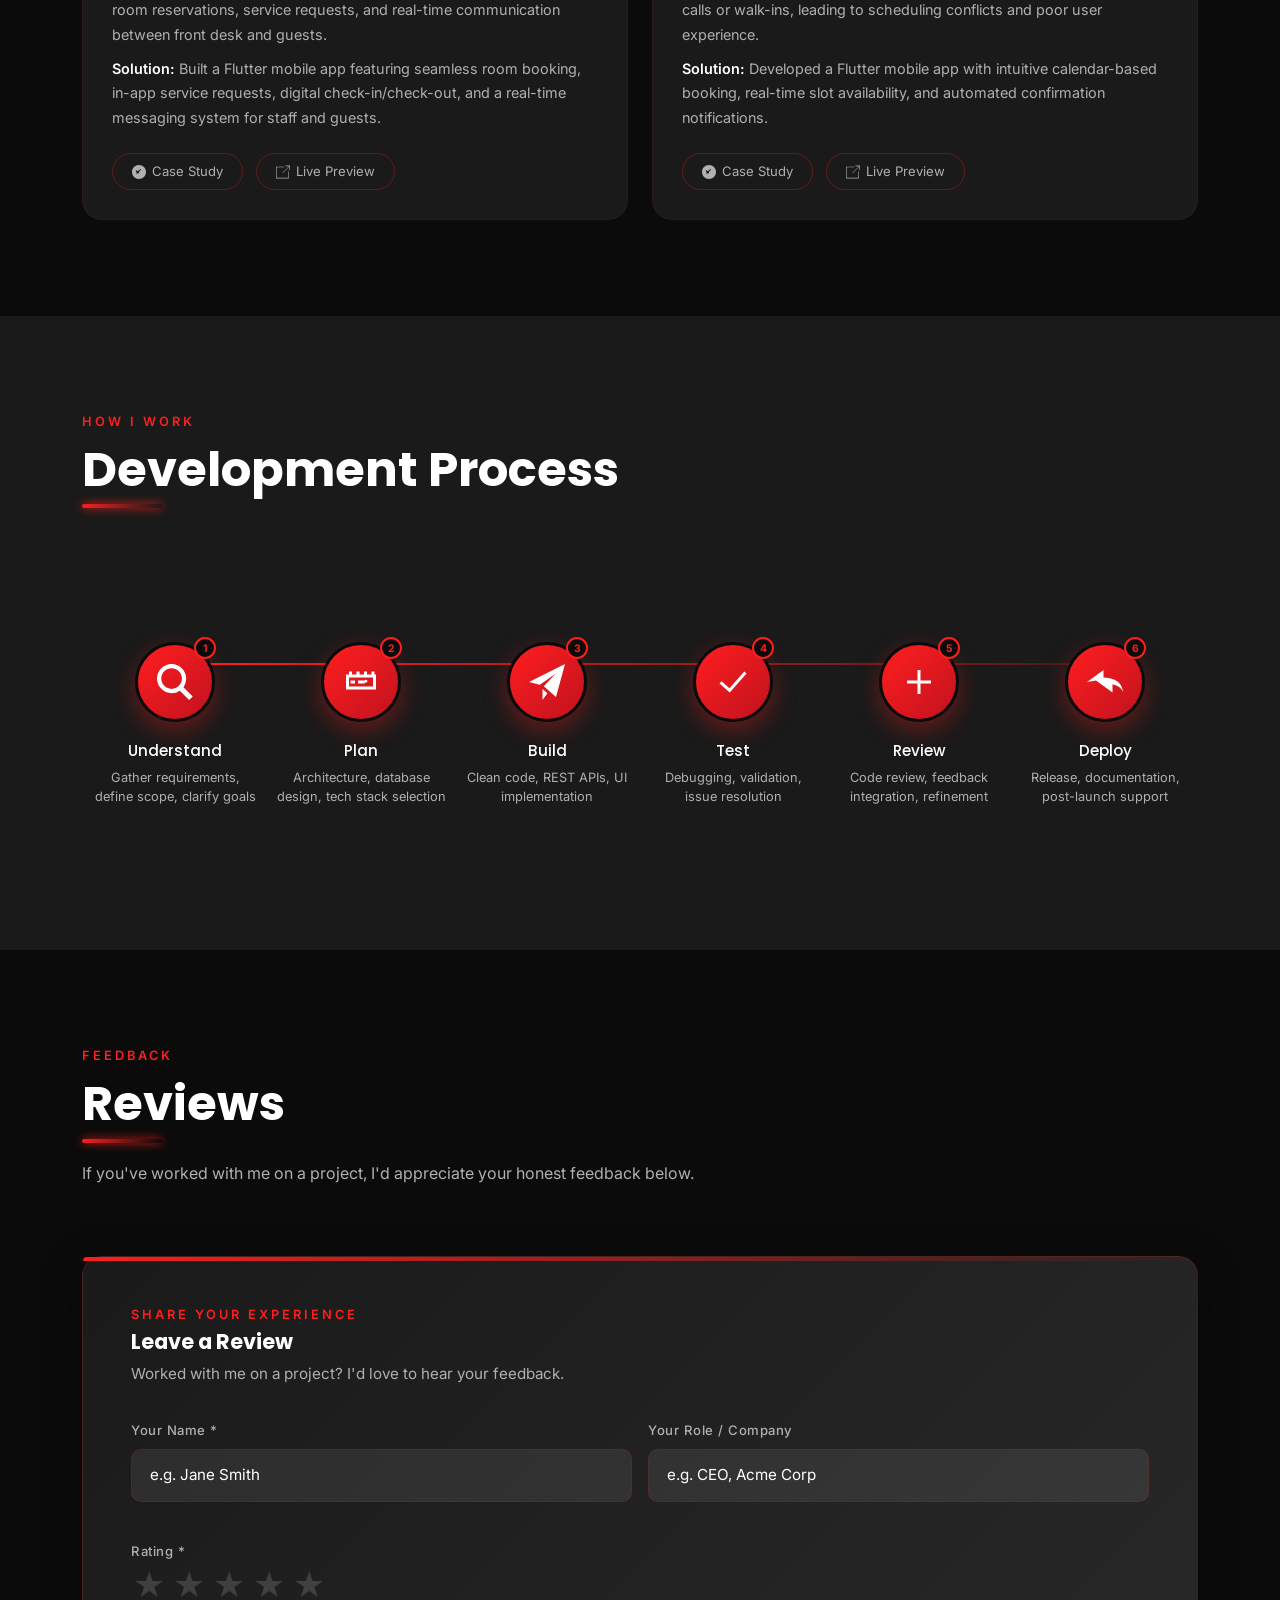
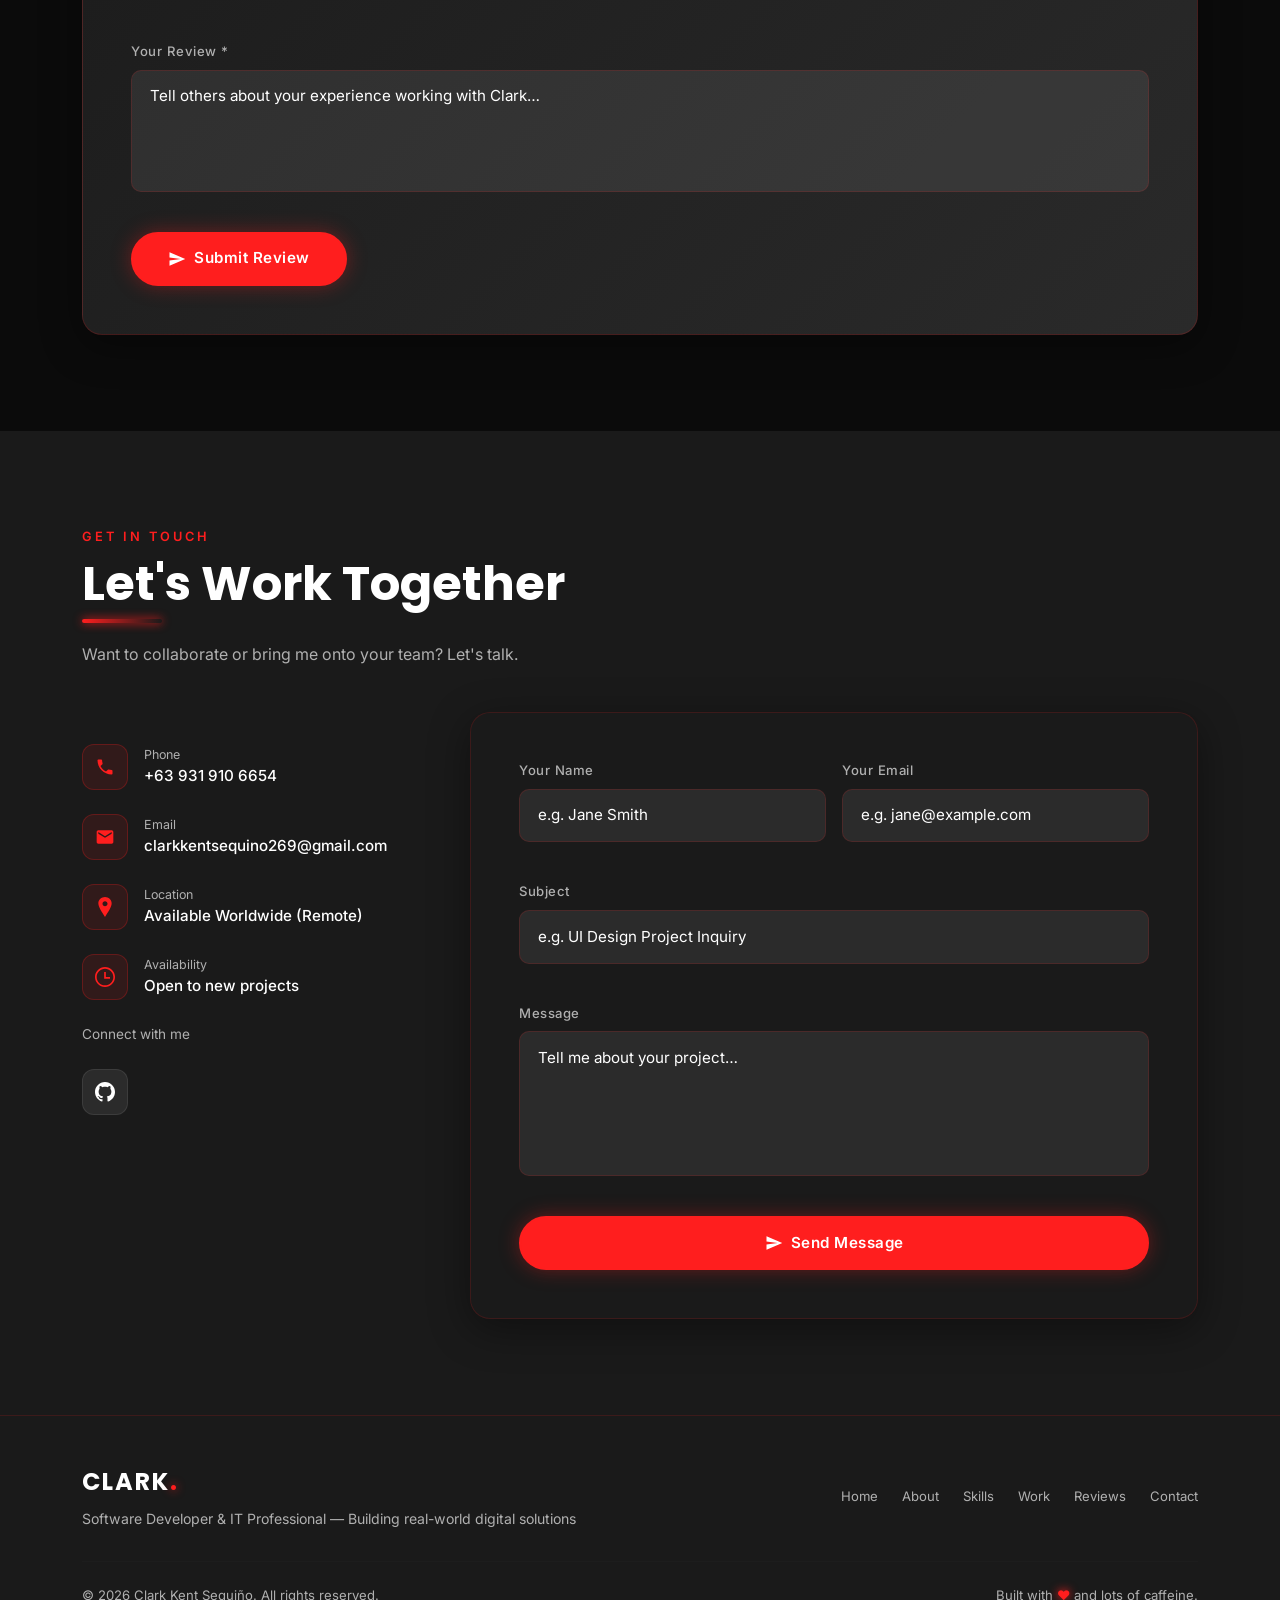
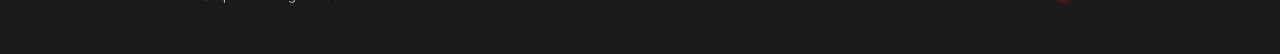
==== commit be6cc3e8: "Add files via upload" ====
--- a/index.html
+++ b/index.html
@@ -40,7 +40,13 @@
 </head>
 <body>
 
-    <!-- Scroll Progress Bar -->
+    <!-- ── Page Loader ── -->
+    <div id="page-loader" aria-hidden="true">
+        <div class="loader-logo">CLARK<span>.</span></div>
+        <div class="loader-bar-wrap">
+            <div class="loader-bar"></div>
+        </div>
+    </div>
     <div id="scroll-progress"></div>
 
     <!-- Custom Cursor -->
@@ -91,6 +97,13 @@
          HERO
     ═══════════════════════════════════════ -->
     <section id="home" class="hero">
+
+        <!-- Aurora background blobs -->
+        <div class="hero-aurora" aria-hidden="true">
+            <div class="aurora-blob"></div>
+            <div class="aurora-blob"></div>
+            <div class="aurora-blob"></div>
+        </div>
 
         <!-- Minecraft decorative background -->
         <svg class="minecraft-bg" viewBox="0 0 600 600" xmlns="http://www.w3.org/2000/svg" aria-hidden="true">
@@ -181,27 +194,34 @@
                 </div>
             </div>
         </div>
+
+        <!-- Scroll indicator -->
+        <div class="scroll-indicator" aria-hidden="true">
+            <div class="scroll-mouse">
+                <div class="scroll-wheel"></div>
+            </div>
+            <span>Scroll</span>
+        </div>
+
     </section>
 
-    <!-- ═══════════════════════════════════════
-         STATS BAR
-    ═══════════════════════════════════════ -->
+    <!-- ═══ STATS BAR ═══ -->
     <div class="stats-bar">
         <div class="container">
             <div class="row g-0">
-                <div class="col-6 col-md-4">
+                <div class="col-4 col-md-4">
                     <div class="stat-item reveal">
                         <div class="stat-number" data-target="6">0</div>
                         <div class="stat-label">Projects Delivered</div>
                     </div>
                 </div>
-                <div class="col-6 col-md-4">
+                <div class="col-4 col-md-4">
                     <div class="stat-item reveal reveal-delay-1">
                         <div class="stat-number" data-target="1"><span class="stat-suffix">+</span></div>
                         <div class="stat-label">Years Experience</div>
                     </div>
                 </div>
-                <div class="col-6 col-md-4">
+                <div class="col-4 col-md-4">
                     <div class="stat-item reveal reveal-delay-2">
                         <div class="stat-number" data-target="10"><span class="stat-suffix">+</span></div>
                         <div class="stat-label">Technologies</div>
@@ -288,109 +308,104 @@
             <span class="section-label reveal">What I Do</span>
             <h2 class="section-title reveal">Skills &amp; Tools</h2>
             <p class="section-subtitle reveal">Technical expertise across the full development stack</p>
-            <div class="row g-4">
+
+            <!-- Single row — grid on desktop, horizontal scroll on mobile/tablet -->
+            <div class="skills-row">
 
                 <!-- Mobile Development -->
-                <div class="col-md-6 col-lg-3">
-                    <div class="skill-card reveal">
-                        <div class="skill-icon">
-                            <svg xmlns="http://www.w3.org/2000/svg" viewBox="0 0 24 24"><path d="M16 2h-8c-1.105 0-2 .896-2 2v16c0 1.105.895 2 2 2h8c1.104 0 2-.895 2-2v-16c0-1.104-.896-2-2-2zm-3 18h-2v-1h2v1zm3-3h-8v-12h8v12z"/></svg>
-                        </div>
-                        <h4>Mobile Dev</h4>
-                        <p>Flutter, Dart, cross-platform apps, Android Studio</p>
-                        <div class="skill-bars">
-                            <div class="skill-bar-item">
-                                <div class="skill-bar-label"><span>Flutter / Dart</span><span>85%</span></div>
-                                <div class="skill-bar-track"><div class="skill-bar-fill" data-width="85"></div></div>
-                            </div>
-                            <div class="skill-bar-item">
-                                <div class="skill-bar-label"><span>REST API Integration</span><span>80%</span></div>
-                                <div class="skill-bar-track"><div class="skill-bar-fill" data-width="80"></div></div>
-                            </div>
-                            <div class="skill-bar-item">
-                                <div class="skill-bar-label"><span>UI Implementation</span><span>82%</span></div>
-                                <div class="skill-bar-track"><div class="skill-bar-fill" data-width="82"></div></div>
-                            </div>
+                <div class="skill-card tilt-card reveal">
+                    <div class="skill-icon">
+                        <svg xmlns="http://www.w3.org/2000/svg" viewBox="0 0 24 24"><path d="M16 2h-8c-1.105 0-2 .896-2 2v16c0 1.105.895 2 2 2h8c1.104 0 2-.895 2-2v-16c0-1.104-.896-2-2-2zm-3 18h-2v-1h2v1zm3-3h-8v-12h8v12z"/></svg>
+                    </div>
+                    <h4>Mobile Dev</h4>
+                    <p>Flutter, Dart, cross-platform apps, Android Studio</p>
+                    <div class="skill-bars">
+                        <div class="skill-bar-item">
+                            <div class="skill-bar-label"><span>Flutter / Dart</span><span>85%</span></div>
+                            <div class="skill-bar-track"><div class="skill-bar-fill" data-width="85"></div></div>
+                        </div>
+                        <div class="skill-bar-item">
+                            <div class="skill-bar-label"><span>REST API Integration</span><span>80%</span></div>
+                            <div class="skill-bar-track"><div class="skill-bar-fill" data-width="80"></div></div>
+                        </div>
+                        <div class="skill-bar-item">
+                            <div class="skill-bar-label"><span>UI Implementation</span><span>82%</span></div>
+                            <div class="skill-bar-track"><div class="skill-bar-fill" data-width="82"></div></div>
                         </div>
                     </div>
                 </div>
 
                 <!-- Web Development -->
-                <div class="col-md-6 col-lg-3">
-                    <div class="skill-card reveal reveal-delay-1">
-                        <div class="skill-icon">
-                            <svg xmlns="http://www.w3.org/2000/svg" viewBox="0 0 24 24"><path d="M12 0c-6.627 0-12 5.373-12 12s5.373 12 12 12 12-5.373 12-12-5.373-12-12-12zm1 16.057v-3.057h2.994c-.059 1.143-.212 2.24-.456 3.279-.823-.12-1.674-.188-2.538-.222zm1.957 2.162c-.499 1.33-1.159 2.497-1.957 3.456v-3.62c.666.028 1.319.081 1.957.164zm-1.957-7.219v-3.015c.868-.034 1.721-.103 2.548-.224.238 1.027.389 2.111.446 3.239h-2.994zm0-5.014v-3.661c.806.969 1.471 2.15 1.971 3.496-.642.084-1.3.137-1.971.165zm2.703-3.267c1.237.496 2.354 1.228 3.29 2.146-.642.234-1.311.442-2.019.607-.344-.992-.775-1.91-1.271-2.753zm-7.241 13.56c-.244-1.039-.398-2.136-.456-3.279h2.994v3.057c-.865.034-1.714.102-2.538.222zm2.538 1.776v3.62c-.798-.959-1.458-2.126-1.957-3.456.638-.083 1.291-.136 1.957-.164zm-2.994-7.055c.057-1.128.207-2.212.446-3.239.827.121 1.68.19 2.548.224v3.015h-2.994zm1.024-5.179c.5-1.346 1.165-2.527 1.97-3.496v3.661c-.671-.028-1.329-.081-1.97-.165zm-2.005-.35c-.708-.165-1.377-.373-2.018-.607.937-.918 2.053-1.65 3.29-2.146-.496.844-.927 1.762-1.272 2.753zm-.549 1.918c-.264 1.151-.434 2.36-.492 3.611h-3.933c.165-1.658.739-3.197 1.617-4.518.88.361 1.816.67 2.808.907zm.009 9.262c-.988.236-1.92.542-2.797.9-.89-1.328-1.471-2.879-1.637-4.551h3.934c.058 1.265.231 2.488.5 3.651zm.553 1.917c.342.976.768 1.881 1.257 2.712-1.223-.49-2.326-1.211-3.256-2.115.636-.229 1.299-.435 1.999-.597zm9.924 0c.7.163 1.362.367 1.999.597-.931.903-2.034 1.625-3.257 2.116.489-.832.915-1.737 1.258-2.713zm.553-1.917c.27-1.163.442-2.386.501-3.651h3.934c-.167 1.672-.748 3.223-1.638 4.551-.877-.358-1.81-.664-2.797-.9zm.501-5.651c-.058-1.251-.229-2.46-.492-3.611.992-.237 1.929-.546 2.809-.907.877 1.321 1.451 2.86 1.616 4.518h-3.933z"/></svg>
-                        </div>
-                        <h4>Web Dev</h4>
-                        <p>HTML, CSS, JavaScript, Angular, Node.js, Bootstrap</p>
-                        <div class="skill-bars">
-                            <div class="skill-bar-item">
-                                <div class="skill-bar-label"><span>HTML / CSS</span><span>90%</span></div>
-                                <div class="skill-bar-track"><div class="skill-bar-fill" data-width="90"></div></div>
-                            </div>
-                            <div class="skill-bar-item">
-                                <div class="skill-bar-label"><span>JavaScript</span><span>80%</span></div>
-                                <div class="skill-bar-track"><div class="skill-bar-fill" data-width="80"></div></div>
-                            </div>
-                            <div class="skill-bar-item">
-                                <div class="skill-bar-label"><span>Angular / Node.js</span><span>72%</span></div>
-                                <div class="skill-bar-track"><div class="skill-bar-fill" data-width="72"></div></div>
-                            </div>
+                <div class="skill-card tilt-card reveal reveal-delay-1">
+                    <div class="skill-icon">
+                        <svg xmlns="http://www.w3.org/2000/svg" viewBox="0 0 24 24"><path d="M12 0c-6.627 0-12 5.373-12 12s5.373 12 12 12 12-5.373 12-12-5.373-12-12-12zm1 16.057v-3.057h2.994c-.059 1.143-.212 2.24-.456 3.279-.823-.12-1.674-.188-2.538-.222zm1.957 2.162c-.499 1.33-1.159 2.497-1.957 3.456v-3.62c.666.028 1.319.081 1.957.164zm-1.957-7.219v-3.015c.868-.034 1.721-.103 2.548-.224.238 1.027.389 2.111.446 3.239h-2.994zm0-5.014v-3.661c.806.969 1.471 2.15 1.971 3.496-.642.084-1.3.137-1.971.165zm2.703-3.267c1.237.496 2.354 1.228 3.29 2.146-.642.234-1.311.442-2.019.607-.344-.992-.775-1.91-1.271-2.753zm-7.241 13.56c-.244-1.039-.398-2.136-.456-3.279h2.994v3.057c-.865.034-1.714.102-2.538.222zm2.538 1.776v3.62c-.798-.959-1.458-2.126-1.957-3.456.638-.083 1.291-.136 1.957-.164zm-2.994-7.055c.057-1.128.207-2.212.446-3.239.827.121 1.68.19 2.548.224v3.015h-2.994zm1.024-5.179c.5-1.346 1.165-2.527 1.97-3.496v3.661c-.671-.028-1.329-.081-1.97-.165zm-2.005-.35c-.708-.165-1.377-.373-2.018-.607.937-.918 2.053-1.65 3.29-2.146-.496.844-.927 1.762-1.272 2.753zm-.549 1.918c-.264 1.151-.434 2.36-.492 3.611h-3.933c.165-1.658.739-3.197 1.617-4.518.88.361 1.816.67 2.808.907zm.009 9.262c-.988.236-1.92.542-2.797.9-.89-1.328-1.471-2.879-1.637-4.551h3.934c.058 1.265.231 2.488.5 3.651zm.553 1.917c.342.976.768 1.881 1.257 2.712-1.223-.49-2.326-1.211-3.256-2.115.636-.229 1.299-.435 1.999-.597zm9.924 0c.7.163 1.362.367 1.999.597-.931.903-2.034 1.625-3.257 2.116.489-.832.915-1.737 1.258-2.713zm.553-1.917c.27-1.163.442-2.386.501-3.651h3.934c-.167 1.672-.748 3.223-1.638 4.551-.877-.358-1.81-.664-2.797-.9zm.501-5.651c-.058-1.251-.229-2.46-.492-3.611.992-.237 1.929-.546 2.809-.907.877 1.321 1.451 2.86 1.616 4.518h-3.933z"/></svg>
+                    </div>
+                    <h4>Web Dev</h4>
+                    <p>HTML, CSS, JavaScript, Angular, Node.js, Bootstrap</p>
+                    <div class="skill-bars">
+                        <div class="skill-bar-item">
+                            <div class="skill-bar-label"><span>HTML / CSS</span><span>90%</span></div>
+                            <div class="skill-bar-track"><div class="skill-bar-fill" data-width="90"></div></div>
+                        </div>
+                        <div class="skill-bar-item">
+                            <div class="skill-bar-label"><span>JavaScript</span><span>80%</span></div>
+                            <div class="skill-bar-track"><div class="skill-bar-fill" data-width="80"></div></div>
+                        </div>
+                        <div class="skill-bar-item">
+                            <div class="skill-bar-label"><span>Angular / Node.js</span><span>72%</span></div>
+                            <div class="skill-bar-track"><div class="skill-bar-fill" data-width="72"></div></div>
                         </div>
                     </div>
                 </div>
 
                 <!-- UI/UX Design -->
-                <div class="col-md-6 col-lg-3">
-                    <div class="skill-card reveal reveal-delay-2">
-                        <div class="skill-icon">
-                            <svg xmlns="http://www.w3.org/2000/svg" viewBox="0 0 24 24"><path d="M21.169 19.754c.522-.79.831-1.735.831-2.754 0-2.761-2.238-5-5-5s-5 2.239-5 5 2.238 5 5 5c1.019 0 1.964-.309 2.755-.832l2.831 2.832 1.414-1.414-2.831-2.832zm-4.169.246c-1.654 0-3-1.346-3-3s1.346-3 3-3 3 1.346 3 3-1.346 3-3 3zm-4.89 2h-7.11l2.599-3h2.696c.345 1.152.976 2.18 1.815 3zm-2.11-5h-10v-17h22v12.11c-.574-.586-1.251-1.068-2-1.425v-8.685h-18v13h8.295c-.19.634-.295 1.305-.295 2zm-4-4h-4v-2h4v2zm6-3h-10v-2h10v2zm4-3h-14v-2h14v2z"/></svg>
-                        </div>
-                        <h4>UI/UX Design</h4>
-                        <p>Figma, wireframing, prototyping, design systems</p>
-                        <div class="skill-bars">
-                            <div class="skill-bar-item">
-                                <div class="skill-bar-label"><span>Figma</span><span>88%</span></div>
-                                <div class="skill-bar-track"><div class="skill-bar-fill" data-width="88"></div></div>
-                            </div>
-                            <div class="skill-bar-item">
-                                <div class="skill-bar-label"><span>Wireframing</span><span>85%</span></div>
-                                <div class="skill-bar-track"><div class="skill-bar-fill" data-width="85"></div></div>
-                            </div>
-                            <div class="skill-bar-item">
-                                <div class="skill-bar-label"><span>Prototyping</span><span>82%</span></div>
-                                <div class="skill-bar-track"><div class="skill-bar-fill" data-width="82"></div></div>
-                            </div>
+                <div class="skill-card tilt-card reveal reveal-delay-2">
+                    <div class="skill-icon">
+                        <svg xmlns="http://www.w3.org/2000/svg" viewBox="0 0 24 24"><path d="M21.169 19.754c.522-.79.831-1.735.831-2.754 0-2.761-2.238-5-5-5s-5 2.239-5 5 2.238 5 5 5c1.019 0 1.964-.309 2.755-.832l2.831 2.832 1.414-1.414-2.831-2.832zm-4.169.246c-1.654 0-3-1.346-3-3s1.346-3 3-3 3 1.346 3 3-1.346 3-3 3zm-4.89 2h-7.11l2.599-3h2.696c.345 1.152.976 2.18 1.815 3zm-2.11-5h-10v-17h22v12.11c-.574-.586-1.251-1.068-2-1.425v-8.685h-18v13h8.295c-.19.634-.295 1.305-.295 2zm-4-4h-4v-2h4v2zm6-3h-10v-2h10v2zm4-3h-14v-2h14v2z"/></svg>
+                    </div>
+                    <h4>UI/UX Design</h4>
+                    <p>Figma, wireframing, prototyping, design systems</p>
+                    <div class="skill-bars">
+                        <div class="skill-bar-item">
+                            <div class="skill-bar-label"><span>Figma</span><span>88%</span></div>
+                            <div class="skill-bar-track"><div class="skill-bar-fill" data-width="88"></div></div>
+                        </div>
+                        <div class="skill-bar-item">
+                            <div class="skill-bar-label"><span>Wireframing</span><span>85%</span></div>
+                            <div class="skill-bar-track"><div class="skill-bar-fill" data-width="85"></div></div>
+                        </div>
+                        <div class="skill-bar-item">
+                            <div class="skill-bar-label"><span>Prototyping</span><span>82%</span></div>
+                            <div class="skill-bar-track"><div class="skill-bar-fill" data-width="82"></div></div>
                         </div>
                     </div>
                 </div>
 
                 <!-- Backend & Tools -->
-                <div class="col-md-6 col-lg-3">
-                    <div class="skill-card reveal reveal-delay-3">
-                        <div class="skill-icon">
-                            <svg xmlns="http://www.w3.org/2000/svg" viewBox="0 0 24 24"><path d="M20 3H4v10c0 2.21 1.79 4 4 4h6c2.21 0 4-1.79 4-4v-3h2c1.11 0 2-.89 2-2V5c0-1.11-.89-2-2-2zm0 5h-2V5h2v3zM4 19h16v2H4z"/></svg>
-                        </div>
-                        <h4>Backend &amp; Tools</h4>
-                        <p>Visual Studio 2022, VS Code, Android Studio, Git, GitHub Desktop, XAMPP</p>
-                        <div class="skill-bars">
-                            <div class="skill-bar-item">
-                                <div class="skill-bar-label"><span>MySQL / Database</span><span>78%</span></div>
-                                <div class="skill-bar-track"><div class="skill-bar-fill" data-width="78"></div></div>
-                            </div>
-                            <div class="skill-bar-item">
-                                <div class="skill-bar-label"><span>Git / GitHub</span><span>80%</span></div>
-                                <div class="skill-bar-track"><div class="skill-bar-fill" data-width="80"></div></div>
-                            </div>
-                            <div class="skill-bar-item">
-                                <div class="skill-bar-label"><span>Testing / Debugging</span><span>75%</span></div>
-                                <div class="skill-bar-track"><div class="skill-bar-fill" data-width="75"></div></div>
-                            </div>
-                        </div>
-                    </div>
-                </div>
-
-            </div>
+                <div class="skill-card tilt-card reveal reveal-delay-3">
+                    <div class="skill-icon">
+                        <svg xmlns="http://www.w3.org/2000/svg" viewBox="0 0 24 24"><path d="M20 3H4v10c0 2.21 1.79 4 4 4h6c2.21 0 4-1.79 4-4v-3h2c1.11 0 2-.89 2-2V5c0-1.11-.89-2-2-2zm0 5h-2V5h2v3zM4 19h16v2H4z"/></svg>
+                    </div>
+                    <h4>Backend &amp; Tools</h4>
+                    <p>Visual Studio 2022, VS Code, Android Studio, Git, GitHub Desktop, XAMPP</p>
+                    <div class="skill-bars">
+                        <div class="skill-bar-item">
+                            <div class="skill-bar-label"><span>MySQL / Database</span><span>78%</span></div>
+                            <div class="skill-bar-track"><div class="skill-bar-fill" data-width="78"></div></div>
+                        </div>
+                        <div class="skill-bar-item">
+                            <div class="skill-bar-label"><span>Git / GitHub</span><span>80%</span></div>
+                            <div class="skill-bar-track"><div class="skill-bar-fill" data-width="80"></div></div>
+                        </div>
+                        <div class="skill-bar-item">
+                            <div class="skill-bar-label"><span>Testing / Debugging</span><span>75%</span></div>
+                            <div class="skill-bar-track"><div class="skill-bar-fill" data-width="75"></div></div>
+                        </div>
+                    </div>
+                </div>
+
+            </div><!-- /skills-row -->
+
         </div>
     </section>
 
@@ -414,10 +429,11 @@
 
             <div class="row g-4">
                 <div class="col-md-6 col-lg-6">
-                    <div class="project-card reveal" data-category="web">
-                        <div class="project-img">
+                    <div class="project-card tilt-card reveal" data-category="web">
+                        <div class="project-img" data-gallery='["assets/NORTHPOINT FITNESS GYM.png"]' data-title="NorthPoint Fitness Gym">
                             <img src="assets/NORTHPOINT FITNESS GYM.png" alt="NorthPoint Fitness Gym">
                             <div class="project-img-overlay"></div>
+                            <div class="project-img-zoom"><svg xmlns="http://www.w3.org/2000/svg" viewBox="0 0 24 24"><path d="M15.5 14h-.79l-.28-.27A6.471 6.471 0 0 0 16 9.5 6.5 6.5 0 1 0 9.5 16c1.61 0 3.09-.59 4.23-1.57l.27.28v.79l5 4.99L20.49 19l-4.99-5zm-6 0C7.01 14 5 11.99 5 9.5S7.01 5 9.5 5 14 7.01 14 9.5 11.99 14 9.5 14zm.5-7H9v3H6v1h3v3h1v-3h3V10h-3V7z"/></svg></div>
                         </div>
                         <div class="project-content">
                             <div class="project-tags">
@@ -443,10 +459,11 @@
 
                 <!-- Project 2 -->
                 <div class="col-md-6 col-lg-6">
-                    <div class="project-card reveal reveal-delay-1" data-category="finance">
-                        <div class="project-img">
+                    <div class="project-card tilt-card reveal reveal-delay-1" data-category="finance">
+                        <div class="project-img" data-gallery='["https://images.unsplash.com/photo-1563013544-824ae1b704d3?w=800&h=520&fit=crop"]' data-title="Payment Management System">
                             <img src="https://images.unsplash.com/photo-1563013544-824ae1b704d3?w=800&h=520&fit=crop" alt="Payment Management System" loading="lazy">
                             <div class="project-img-overlay"></div>
+                            <div class="project-img-zoom"><svg xmlns="http://www.w3.org/2000/svg" viewBox="0 0 24 24"><path d="M15.5 14h-.79l-.28-.27A6.471 6.471 0 0 0 16 9.5 6.5 6.5 0 1 0 9.5 16c1.61 0 3.09-.59 4.23-1.57l.27.28v.79l5 4.99L20.49 19l-4.99-5zm-6 0C7.01 14 5 11.99 5 9.5S7.01 5 9.5 5 14 7.01 14 9.5 11.99 14 9.5 14zm.5-7H9v3H6v1h3v3h1v-3h3V10h-3V7z"/></svg></div>
                         </div>
                         <div class="project-content">
                             <div class="project-tags">
@@ -472,10 +489,11 @@
 
                 <!-- Project 3 -->
                 <div class="col-md-6 col-lg-6">
-                    <div class="project-card reveal" data-category="business">
-                        <div class="project-img">
+                    <div class="project-card tilt-card reveal" data-category="business">
+                        <div class="project-img" data-gallery='["assets/FARM MHER.png"]' data-title="Farm Mher">
                             <img src="assets/FARM MHER.png" alt="Farm Mher" loading="lazy">
                             <div class="project-img-overlay"></div>
+                            <div class="project-img-zoom"><svg xmlns="http://www.w3.org/2000/svg" viewBox="0 0 24 24"><path d="M15.5 14h-.79l-.28-.27A6.471 6.471 0 0 0 16 9.5 6.5 6.5 0 1 0 9.5 16c1.61 0 3.09-.59 4.23-1.57l.27.28v.79l5 4.99L20.49 19l-4.99-5zm-6 0C7.01 14 5 11.99 5 9.5S7.01 5 9.5 5 14 7.01 14 9.5 11.99 14 9.5 14zm.5-7H9v3H6v1h3v3h1v-3h3V10h-3V7z"/></svg></div>
                         </div>
                         <div class="project-content">
                             <div class="project-tags">
@@ -501,10 +519,11 @@
 
                 <!-- Project 4 -->
                 <div class="col-md-6 col-lg-6">
-                    <div class="project-card reveal reveal-delay-1" data-category="mobile">
-                        <div class="project-img">
+                    <div class="project-card tilt-card reveal reveal-delay-1" data-category="mobile">
+                        <div class="project-img" data-gallery='["assets/CONTAINER LOCATION.jpg"]' data-title="Container Location Management">
                             <img src="assets/CONTAINER LOCATION.jpg" alt="Container Location Management" loading="lazy">
                             <div class="project-img-overlay"></div>
+                            <div class="project-img-zoom"><svg xmlns="http://www.w3.org/2000/svg" viewBox="0 0 24 24"><path d="M15.5 14h-.79l-.28-.27A6.471 6.471 0 0 0 16 9.5 6.5 6.5 0 1 0 9.5 16c1.61 0 3.09-.59 4.23-1.57l.27.28v.79l5 4.99L20.49 19l-4.99-5zm-6 0C7.01 14 5 11.99 5 9.5S7.01 5 9.5 5 14 7.01 14 9.5 11.99 14 9.5 14zm.5-7H9v3H6v1h3v3h1v-3h3V10h-3V7z"/></svg></div>
                         </div>
                         <div class="project-content">
                             <div class="project-tags">
@@ -530,10 +549,11 @@
 
                 <!-- Project 5 -->
                 <div class="col-md-6 col-lg-6">
-                    <div class="project-card reveal reveal-delay-1" data-category="mobile">
-                        <div class="project-img">
+                    <div class="project-card tilt-card reveal reveal-delay-1" data-category="mobile">
+                        <div class="project-img" data-gallery='["https://images.unsplash.com/photo-1506929562872-bb421503ef21?w=800&h=520&fit=crop"]' data-title="Gold Cube Hotel App">
                             <img src="https://images.unsplash.com/photo-1506929562872-bb421503ef21?w=800&h=520&fit=crop" alt="Gold Cube Hotel App" loading="lazy">
                             <div class="project-img-overlay"></div>
+                            <div class="project-img-zoom"><svg xmlns="http://www.w3.org/2000/svg" viewBox="0 0 24 24"><path d="M15.5 14h-.79l-.28-.27A6.471 6.471 0 0 0 16 9.5 6.5 6.5 0 1 0 9.5 16c1.61 0 3.09-.59 4.23-1.57l.27.28v.79l5 4.99L20.49 19l-4.99-5zm-6 0C7.01 14 5 11.99 5 9.5S7.01 5 9.5 5 14 7.01 14 9.5 11.99 14 9.5 14zm.5-7H9v3H6v1h3v3h1v-3h3V10h-3V7z"/></svg></div>
                         </div>
                         <div class="project-content">
                             <div class="project-tags">
@@ -560,10 +580,11 @@
 
                 <!-- Project 6 -->
                 <div class="col-md-6 col-lg-6">
-                    <div class="project-card reveal" data-category="mobile">
-                        <div class="project-img">
+                    <div class="project-card tilt-card reveal" data-category="mobile">
+                        <div class="project-img" data-gallery='["https://images.unsplash.com/photo-1611532736597-de2d4265fba3?w=800&h=520&fit=crop"]' data-title="Online Booking System">
                             <img src="https://images.unsplash.com/photo-1611532736597-de2d4265fba3?w=800&h=520&fit=crop" alt="Online Booking System" loading="lazy">
                             <div class="project-img-overlay"></div>
+                            <div class="project-img-zoom"><svg xmlns="http://www.w3.org/2000/svg" viewBox="0 0 24 24"><path d="M15.5 14h-.79l-.28-.27A6.471 6.471 0 0 0 16 9.5 6.5 6.5 0 1 0 9.5 16c1.61 0 3.09-.59 4.23-1.57l.27.28v.79l5 4.99L20.49 19l-4.99-5zm-6 0C7.01 14 5 11.99 5 9.5S7.01 5 9.5 5 14 7.01 14 9.5 11.99 14 9.5 14zm.5-7H9v3H6v1h3v3h1v-3h3V10h-3V7z"/></svg></div>
                         </div>
                         <div class="project-content">
                             <div class="project-tags">
@@ -884,6 +905,27 @@
     </footer>
 
     <!-- ═══════════════════════════════════════
+         LIGHTBOX
+    ═══════════════════════════════════════ -->
+    <div class="lightbox" id="lightbox" role="dialog" aria-modal="true" aria-label="Image viewer">
+        <button class="lightbox-close" id="lightboxClose" aria-label="Close">
+            <svg xmlns="http://www.w3.org/2000/svg" viewBox="0 0 24 24"><path d="M19 6.41L17.59 5 12 10.59 6.41 5 5 6.41 10.59 12 5 17.59 6.41 19 12 13.41 17.59 19 19 17.59 13.41 12z"/></svg>
+        </button>
+        <button class="lightbox-arrow lightbox-prev" id="lightboxPrev" aria-label="Previous image">
+            <svg xmlns="http://www.w3.org/2000/svg" viewBox="0 0 24 24"><path d="M15.41 7.41L14 6l-6 6 6 6 1.41-1.41L10.83 12z"/></svg>
+        </button>
+        <div class="lightbox-stage">
+            <img class="lightbox-img" id="lightboxImg" src="" alt="">
+            <div class="lightbox-caption" id="lightboxCaption"></div>
+            <div class="lightbox-counter" id="lightboxCounter"></div>
+        </div>
+        <button class="lightbox-arrow lightbox-next" id="lightboxNext" aria-label="Next image">
+            <svg xmlns="http://www.w3.org/2000/svg" viewBox="0 0 24 24"><path d="M10 6L8.59 7.41 13.17 12l-4.58 4.59L10 18l6-6z"/></svg>
+        </button>
+        <div class="lightbox-dots" id="lightboxDots"></div>
+    </div>
+
+    <!-- ═══════════════════════════════════════
          SCRIPTS
     ═══════════════════════════════════════ -->
     <script src="https://cdn.jsdelivr.net/npm/bootstrap@5.3.0/dist/js/bootstrap.bundle.min.js"></script>
--- a/styles/main.css
+++ b/styles/main.css
@@ -62,8 +62,9 @@
     backdrop-filter: blur(12px);
     -webkit-backdrop-filter: blur(12px);
     padding: 1rem 0;
-    transition: all var(--transition);
+    transition: background var(--transition), box-shadow var(--transition), border-color var(--transition), transform 0.35s ease;
     border-bottom: 1px solid transparent;
+    transform: translateY(0);
 }
 
 .navbar.scrolled {
@@ -126,7 +127,7 @@
     padding-top: 100px;
     padding-bottom: 3rem;
     position: relative;
-    overflow: hidden;
+    overflow: clip; /* contain aurora blobs without affecting position:fixed children */
 }
 
 .hero::before {
@@ -159,6 +160,10 @@
 }
 
 .hero-content { position: relative; z-index: 2; }
+
+/* Aurora sits behind everything in hero */
+.hero-aurora { z-index: 0; }
+.minecraft-bg { z-index: 1; }
 
 .hero-badge {
     display: inline-flex;
@@ -473,7 +478,6 @@
 }
 
 .skill-card:hover {
-    transform: translateY(-6px);
     box-shadow: 0 20px 50px rgba(255, 30, 30, 0.18);
     border-color: rgba(255, 30, 30, 0.3);
 }
@@ -577,7 +581,6 @@
 }
 
 .project-card:hover {
-    transform: translateY(-10px);
     box-shadow: 0 25px 60px rgba(255, 30, 30, 0.25);
     border-color: rgba(255, 30, 30, 0.4);
 }
@@ -727,7 +730,6 @@
 .testimonial-card:hover {
     border-color: rgba(255,30,30,0.3);
     box-shadow: 0 15px 40px rgba(255,30,30,0.1);
-    transform: translateY(-4px);
 }
 
 .testimonial-quote {
@@ -904,7 +906,6 @@
     background: var(--red);
     border-color: var(--red);
     box-shadow: 0 0 20px rgba(255, 30, 30, 0.5);
-    transform: translateY(-4px);
 }
 
 /* Toast notification */
@@ -986,7 +987,7 @@
 
 #back-to-top.visible { opacity: 1; pointer-events: auto; }
 
-#back-to-top:hover { transform: translateY(-4px); box-shadow: 0 0 30px rgba(255,30,30,0.6); }
+#back-to-top:hover { box-shadow: 0 0 30px rgba(255,30,30,0.6); }
 
 #back-to-top svg { width: 20px; height: 20px; fill: var(--white); }
 
@@ -1026,8 +1027,81 @@
 }
 
 /* ============================================
-   Scroll Reveal Animations
+   Skills — Desktop grid / Mobile-Tablet scroll
    ============================================ */
+
+/* ── Shared: the row holds the cards ── */
+.skills-row {
+    display: grid;
+    grid-template-columns: repeat(4, 1fr);
+    gap: 1.5rem;
+}
+
+/* ── Mobile / Tablet: horizontal scroll ── */
+@media (max-width: 991px) {
+    /* Pull the row outside the container's horizontal padding
+       so cards can peek on both edges */
+    .skills-row {
+        display: flex;
+        flex-wrap: nowrap;
+        gap: 1rem;
+        overflow-x: auto;
+        overflow-y: visible;
+        scroll-snap-type: x mandatory;
+        -webkit-overflow-scrolling: touch;
+        padding-bottom: 1rem;      /* room for scrollbar */
+        padding-left: 1rem;
+        padding-right: 1rem;
+        margin-left:  -1rem;
+        margin-right: -1rem;
+        cursor: grab;
+    }
+
+    .skills-row:active { cursor: grabbing; }
+
+    /* Each card snaps and shows a peek of the next */
+    .skills-row .skill-card {
+        flex: 0 0 78vw;
+        max-width: 320px;
+        scroll-snap-align: start;
+        height: auto;
+    }
+
+    /* Styled scrollbar — thin red line */
+    .skills-row::-webkit-scrollbar {
+        height: 4px;
+    }
+    .skills-row::-webkit-scrollbar-track {
+        background: rgba(255, 255, 255, 0.05);
+        border-radius: 2px;
+    }
+    .skills-row::-webkit-scrollbar-thumb {
+        background: var(--red);
+        border-radius: 2px;
+        box-shadow: 0 0 6px rgba(255, 30, 30, 0.6);
+    }
+
+    /* Firefox */
+    .skills-row {
+        scrollbar-width: thin;
+        scrollbar-color: var(--red) rgba(255, 255, 255, 0.05);
+    }
+}
+
+@media (max-width: 600px) {
+    .skills-row .skill-card {
+        flex: 0 0 82vw;
+        max-width: 280px;
+    }
+}
+
+@media (max-width: 360px) {
+    .skills-row .skill-card {
+        flex: 0 0 88vw;
+    }
+}
+
+
 .reveal {
     opacity: 0;
     transform: translateY(28px);
@@ -1054,278 +1128,315 @@
 .reveal-delay-5 { transition-delay: 0.25s; }
 
 /* ============================================
-   RESPONSIVE — Tablet & Mobile
-   All breakpoints: 1024 / 991 / 768 / 600 / 480 / 360
+   RESPONSIVE — Complete system
+   320 / 360 / 480 / 600 / 768 / 991 / 1024
    ============================================ */
 
-@media (max-width: 480px) {
-    .navbar-brand { font-size: 1.2rem; letter-spacing: 1px; }
-}
+/* ── Prevent horizontal overflow globally ── */
+html, body { max-width: 100%; overflow-x: hidden; }
+img, svg, video { max-width: 100%; }
+
+/* ── Safe area (iPhone notch / home bar) ─── */
+@supports (padding-bottom: env(safe-area-inset-bottom)) {
+    footer       { padding-bottom: calc(2rem + env(safe-area-inset-bottom)); }
+    #back-to-top { bottom: calc(1.2rem + env(safe-area-inset-bottom)); }
+    .toast-msg   { bottom: calc(1rem + env(safe-area-inset-bottom)); }
+}
+
+/* ── Large Desktop (≤1280px) ─────────────── */
+@media (max-width: 1280px) {
+    .hero h1      { font-size: 3.8rem; }
+    .hero-surname { font-size: 2.5rem; }
+}
+
+/* ── Laptop / Large Tablet (≤1024px) ─────── */
 @media (max-width: 1024px) {
-    .hero h1 { font-size: 3.4rem; }
-    .hero-surname { font-size: 2.2rem; }
-    .section-title { font-size: 2.6rem; }
-    .minecraft-bg { width: 400px; height: 400px; opacity: 0.14; }
-    .about-content { padding: 2.2rem; }
-    .skill-card { padding: 1.6rem; }
-    .project-img { height: 220px; }
-    .contact-form { padding: 2.5rem; }
-    .review-form-wrap { padding: 2.5rem; }
-}
-
-/* ── Tablet (≤991px) ────────────────────────── */
+    .hero h1          { font-size: 3.2rem; }
+    .hero-surname     { font-size: 2.1rem; }
+    .section-title    { font-size: 2.5rem; }
+    .minecraft-bg     { width: 380px; height: 380px; opacity: 0.13; }
+    .about-content    { padding: 2.2rem; }
+    .skill-card       { padding: 1.6rem; }
+    .project-img      { height: 220px; }
+    .contact-form     { padding: 2.4rem; }
+    .review-form-wrap { padding: 2.4rem; }
+}
+
+/* ── Tablet (≤991px) ─────────────────────── */
 @media (max-width: 991px) {
-    /* Section spacing */
     section { padding: 4.5rem 0; }
-
-    /* Hero — padding-top already set in base, just adjust alignment */
-    .hero { align-items: flex-start; padding-top: 110px; }
-    .hero h1 { font-size: 2.8rem; }
-    .hero-surname { font-size: 1.9rem; letter-spacing: 3px; }
-    .hero-tagline { font-size: 1.2rem; }
-    .hero-sub { font-size: 0.95rem; max-width: 100%; }
-    .minecraft-bg { width: 300px; height: 300px; right: -2%; opacity: 0.1; top: 30%; }
-
-    /* Navbar mobile menu */
+    /* Touch targets — 44px minimum */
+    .filter-btn, .project-link, .glow-btn, .star-btn, #back-to-top {
+        min-height: 44px;
+        display: inline-flex;
+        align-items: center;
+    }
+    .nav-link { min-height: 44px; display: flex; align-items: center; }
     .navbar-collapse {
-        background: rgba(11,11,11,0.97);
+        background: rgba(11,11,11,0.98);
         padding: 1rem 1.5rem 1.5rem;
         border-top: 1px solid rgba(255,30,30,0.15);
         margin-top: 0.5rem;
         border-radius: 0 0 16px 16px;
     }
-    .nav-link { margin: 0.3rem 0; padding: 0.5rem 0; font-size: 1rem; }
+    .nav-link        { margin: 0.3rem 0; padding: 0.5rem 0; font-size: 1rem; }
     .nav-link::after { display: none; }
-
-    /* Stats bar */
-    .stat-item { padding: 0.8rem 0.5rem; }
-    .stat-number { font-size: 2rem; }
-
-    /* About */
-    .about-content { padding: 2rem; }
-    .about-text { font-size: 0.97rem; }
-
-    /* Skills */
-    .skill-card { padding: 1.6rem; }
-
-    /* Process */
-    .process-track { flex-wrap: wrap; gap: 1.5rem; padding: 1.5rem 0; }
+    .hero            { align-items: flex-start; padding-top: 110px; padding-bottom: 4rem; }
+    .hero h1         { font-size: 2.8rem; }
+    .hero-surname    { font-size: 1.9rem; letter-spacing: 3px; }
+    .hero-tagline    { font-size: 1.2rem; }
+    .hero-sub        { font-size: 0.95rem; max-width: 100%; }
+    .scroll-indicator { display: none; }
+    .minecraft-bg    { width: 280px; height: 280px; right: -2%; opacity: 0.09; top: 28%; }
+    .stat-item       { padding: 0.8rem 0.5rem; }
+    .stat-number     { font-size: 2rem; }
+    .about-content   { padding: 2rem; }
+    .about-text      { font-size: 0.97rem; }
+    .skill-card      { padding: 1.6rem; }
+    .process-track   { flex-wrap: wrap; gap: 1.5rem; padding: 1.5rem 0; }
     .process-track::before { display: none; }
-    .process-step { flex: 0 0 30%; min-width: 140px; }
-    .process-icon { width: 68px; height: 68px; }
-    .process-icon svg { width: 30px; height: 30px; }
-
-    /* Contact */
-    .contact-info { padding: 0 0 2rem; }
-
-    /* Projects */
-    .project-img { height: 200px; }
-
-    /* Footer */
-    .footer-links { justify-content: flex-start; flex-wrap: wrap; gap: 0.8rem; margin-top: 1rem; }
-}
-
-/* ── Small Tablet / Large Phone (≤768px) ────── */
+    .process-step    { flex: 0 0 30%; min-width: 120px; }
+    .process-icon    { width: 64px; height: 64px; }
+    .process-icon svg { width: 28px; height: 28px; }
+    .contact-info    { padding: 0 0 2rem; }
+    .project-img     { height: 200px; }
+    .footer-links    { justify-content: flex-start; flex-wrap: wrap; gap: 0.8rem; margin-top: 1rem; }
+}
+
+/* ── Small Tablet / Large Phone (≤768px) ─── */
 @media (max-width: 768px) {
-    section { padding: 4rem 0; }
-
-    /* Hero */
-    .hero { padding-top: 100px; }
-    .hero-surname { font-size: 1.6rem; letter-spacing: 2px; }
-    .hero-tagline { font-size: 1.1rem; }
-    .hero-badge { font-size: 0.78rem; padding: 0.35rem 1rem; }
-    .hero-buttons { gap: 0.7rem; }
-    .minecraft-bg { width: 220px; height: 220px; right: -8%; opacity: 0.08; top: 20%; }
-
-    /* Section headings */
-    .section-title { font-size: 2rem; }
+    section         { padding: 4rem 0; }
+    .navbar-brand   { font-size: 1.3rem; }
+    .hero           { padding-top: 100px; padding-bottom: 3.5rem; }
+    .hero h1        { font-size: 2.4rem; line-height: 1.1; }
+    .hero-surname   { font-size: 1.6rem; letter-spacing: 2px; }
+    .hero-tagline   { font-size: 1.1rem; }
+    .hero-badge     { font-size: 0.78rem; padding: 0.35rem 1rem; }
+    .hero-buttons   { gap: 0.7rem; }
+    .minecraft-bg   { width: 200px; height: 200px; right: -6%; opacity: 0.07; top: 18%; }
+    .section-title    { font-size: 2rem; }
     .section-subtitle { font-size: 0.92rem; margin-top: 1.4rem; margin-bottom: 2rem; }
-
-    /* Stats */
-    .stat-number { font-size: 1.8rem; }
-    .stat-label { font-size: 0.78rem; }
-
-    /* About mini cards */
-    .about-mini { padding: 1.4rem 1rem; }
-    .about-mini-icon { font-size: 1.7rem; }
-    .about-mini-title { font-size: 0.88rem; }
-    .about-mini-desc { font-size: 0.78rem; }
-
-    /* Skills */
-    .skill-card { padding: 1.4rem; }
-    .skill-icon { width: 50px; height: 50px; }
-    .skill-icon svg { width: 24px; height: 24px; }
-    .skill-card h4 { font-size: 1rem; }
-
-    /* Projects */
-    .project-img { height: 190px; }
-    .project-content { padding: 1.4rem; }
+    .stat-number    { font-size: 1.8rem; }
+    .stat-label     { font-size: 0.78rem; }
+    .about-mini        { padding: 1.4rem 1rem; }
+    .about-mini-icon   { font-size: 1.7rem; }
+    .about-mini-title  { font-size: 0.88rem; }
+    .about-mini-desc   { font-size: 0.78rem; }
+    .skill-card        { padding: 1.4rem; }
+    .skill-icon        { width: 50px; height: 50px; }
+    .skill-icon svg    { width: 24px; height: 24px; }
+    .skill-card h4     { font-size: 1rem; }
+    .project-img        { height: 185px; }
+    .project-content    { padding: 1.4rem; }
     .project-content h3 { font-size: 1.15rem; }
-    .project-detail { font-size: 0.85rem; }
-    .project-links { flex-wrap: wrap; gap: 0.5rem; }
-    .project-link { padding: 0.45rem 1rem; font-size: 0.78rem; }
-    .filter-btn { padding: 0.4rem 1rem; font-size: 0.8rem; }
-
-    /* Process */
-    .process-step { flex: 0 0 45%; }
-    .process-step h5 { font-size: 0.88rem; }
-    .process-step p { font-size: 0.75rem; }
-
-    /* Testimonials */
-    .testimonial-card { padding: 1.8rem 1.4rem; }
-    .testimonial-text { font-size: 0.88rem; }
-
-    /* Review form */
-    .review-form-wrap { padding: 2rem 1.4rem; }
-    .star-btn { font-size: 1.8rem; }
+    .project-detail     { font-size: 0.85rem; }
+    .project-links      { flex-wrap: wrap; gap: 0.5rem; }
+    .project-link       { padding: 0.45rem 1rem; font-size: 0.78rem; }
+    .filter-btn         { padding: 0.4rem 1rem; font-size: 0.8rem; }
+    .process-step       { flex: 0 0 45%; }
+    .process-step h5    { font-size: 0.88rem; }
+    .process-step p     { font-size: 0.75rem; }
+    .testimonial-card   { padding: 1.8rem 1.4rem; }
+    .testimonial-text   { font-size: 0.88rem; }
+    .review-form-wrap      { padding: 2rem 1.4rem; }
+    .star-btn              { font-size: 1.8rem; }
     .review-form-header h3 { font-size: 1.1rem; }
-
-    /* Contact */
-    .contact-form { padding: 2rem 1.4rem; }
-    .form-control { font-size: 0.9rem; padding: 0.8rem 1rem; }
+    .contact-form       { padding: 2rem 1.4rem; }
+    .form-control       { font-size: 0.9rem; padding: 0.8rem 1rem; }
     .contact-item-value { font-size: 0.88rem; word-break: break-all; }
-
-    /* Buttons */
-    .glow-btn { padding: 0.75rem 1.5rem; font-size: 0.88rem; }
-    .glow-btn svg { width: 16px; height: 16px; }
-
-    /* Footer */
-    footer { padding: 2.5rem 0 1.5rem; }
-    .footer-brand { font-size: 1.3rem; }
-    .footer-tagline { font-size: 0.82rem; }
-    .footer-links { justify-content: flex-start; flex-wrap: wrap; gap: 0.7rem; margin-top: 1rem; }
-    .footer-links a { font-size: 0.78rem; }
-    .footer-copy { font-size: 0.76rem; }
-
-    /* Toast */
-    .toast-msg { right: 1rem; bottom: 1rem; left: 1rem; font-size: 0.85rem; }
-
-    /* Back to top */
-    #back-to-top { bottom: 1.2rem; left: 1.2rem; width: 40px; height: 40px; }
-
-    /* Disable cursor canvas on touch screens */
+    .glow-btn           { padding: 0.75rem 1.5rem; font-size: 0.88rem; }
+    .glow-btn svg       { width: 16px; height: 16px; }
+    footer              { padding: 2.5rem 0 1.5rem; }
+    .footer-brand       { font-size: 1.2rem; }
+    .footer-tagline     { font-size: 0.82rem; }
+    .footer-links       { justify-content: flex-start; flex-wrap: wrap; gap: 0.7rem; margin-top: 1rem; }
+    .footer-links a     { font-size: 0.78rem; }
+    .footer-copy        { font-size: 0.76rem; }
+    .toast-msg          { right: 1rem; bottom: 1rem; left: 1rem; font-size: 0.85rem; padding: 0.8rem 1.2rem; }
+    #back-to-top        { bottom: 1.2rem; left: 1.2rem; width: 40px; height: 40px; }
+    .lightbox-prev      { left: 0.5rem; }
+    .lightbox-next      { right: 0.5rem; }
+    .lightbox-close     { top: 0.8rem; right: 0.8rem; width: 38px; height: 38px; }
+    .lightbox-arrow     { width: 38px; height: 38px; }
+    .lightbox-img       { max-height: 70vh; border-radius: 8px; }
     .cursor-dot, .cursor-ring { display: none; }
-    canvas[style*="fixed"] { display: none !important; }
-}
-
-/* ── Mobile (≤600px) ────────────────────────── */
+}
+
+/* ── Mobile (≤600px) ─────────────────────── */
 @media (max-width: 600px) {
-    /* Container padding */
-    .container { padding-left: 1.2rem; padding-right: 1.2rem; }
-
-    /* Hero */
-    .hero { padding-top: 95px; padding-bottom: 2.5rem; }
-    .hero h1 { font-size: 2.1rem; }
-    .hero-surname { font-size: 1.45rem; letter-spacing: 1.5px; }
-    .hero-sub { font-size: 0.9rem; line-height: 1.65; }
-    .hero-buttons { flex-direction: column; align-items: stretch; }
+    .container      { padding-left: 1.2rem; padding-right: 1.2rem; }
+    section         { padding: 3.5rem 0; }
+    .hero           { padding-top: 95px; padding-bottom: 3rem; }
+    .hero h1        { font-size: 2.1rem; }
+    .hero-surname   { font-size: 1.45rem; letter-spacing: 1.5px; }
+    .hero-sub       { font-size: 0.9rem; line-height: 1.65; }
+    .hero-buttons   { flex-direction: column; align-items: stretch; }
     .hero-buttons .glow-btn { justify-content: center; width: 100%; }
-    .minecraft-bg { display: none; }
-
-    /* Stats */
-    .stats-bar { padding: 1.2rem 0; }
-    .stat-item { padding: 0.6rem 0.4rem; }
-    .stat-number { font-size: 1.5rem; }
-    .stat-label { font-size: 0.72rem; letter-spacing: 0; }
-
-    /* About */
-    .about-content { padding: 1.6rem; }
-    .about-text { font-size: 0.92rem; line-height: 1.75; }
-    .about-tags { gap: 0.4rem; margin-top: 1.4rem; }
-    .about-tag { font-size: 0.76rem; padding: 0.3rem 0.75rem; }
-
-    /* Skills */
-    .skill-card { padding: 1.3rem; }
+    .minecraft-bg   { display: none; }
+    .aurora-blob    { filter: blur(60px); opacity: 0.12; }
+    .section-title  { font-size: 1.85rem; }
+    .section-label  { font-size: 0.75rem; }
+    .stats-bar      { padding: 1.2rem 0; }
+    .stat-item      { padding: 0.6rem 0.4rem; }
+    .stat-number    { font-size: 1.5rem; }
+    .stat-label     { font-size: 0.72rem; letter-spacing: 0; }
+    .about-content  { padding: 1.6rem; }
+    .about-text     { font-size: 0.92rem; line-height: 1.75; }
+    .about-tags     { gap: 0.4rem; margin-top: 1.4rem; }
+    .about-tag      { font-size: 0.76rem; padding: 0.3rem 0.75rem; }
+    .skill-card     { padding: 1.3rem; }
     .skill-bar-label { font-size: 0.72rem; }
-
-    /* Projects */
-    .project-img { height: 170px; }
-    .project-content { padding: 1.2rem; }
+    .skills-row .skill-card { flex: 0 0 82vw; max-width: 280px; }
+    .project-img        { height: 165px; }
+    .project-content    { padding: 1.2rem; }
     .project-content h3 { font-size: 1.05rem; margin-bottom: 0.7rem; }
-    .project-filter { gap: 0.4rem; margin-bottom: 1.8rem; }
-
-    /* Process */
-    .process-step { flex: 0 0 45%; }
-    .process-icon { width: 60px; height: 60px; }
-    .process-icon svg { width: 26px; height: 26px; }
+    .project-filter     { gap: 0.4rem; margin-bottom: 1.8rem; }
+    #projects .row.g-4 .col-md-6 { flex: 0 0 86vw; max-width: 300px; }
+    .process-step   { flex: 0 0 45%; }
+    .process-icon   { width: 58px; height: 58px; }
+    .process-icon svg { width: 24px; height: 24px; }
     .process-number { width: 18px; height: 18px; font-size: 0.55rem; }
-
-    /* Contact */
-    .contact-form { padding: 1.6rem 1.2rem; }
+    .contact-form     { padding: 1.6rem 1.2rem; }
     .review-form-wrap { padding: 1.6rem 1.2rem; }
-
-    /* Section */
-    .section-title { font-size: 1.8rem; }
-    section { padding: 3.5rem 0; }
-}
-
-/* ── Small Mobile (≤480px) ──────────────────── */
+    .contact-item     { gap: 0.75rem; }
+    .footer-links     { gap: 0.6rem; }
+}
+
+/* ── Small Mobile (≤480px) ──────────────── */
 @media (max-width: 480px) {
-    .container { padding-left: 1rem; padding-right: 1rem; }
-
-    .hero { padding-top: 90px; }
-    .hero h1 { font-size: 1.9rem; }
-    .hero-surname { font-size: 1.3rem; }
-    .hero-tagline { font-size: 1rem; min-height: 1.6rem; }
-    .hero-badge { font-size: 0.74rem; padding: 0.3rem 0.85rem; }
-
-    /* Stats — stack vertically */
-    .col-6.col-md-4 { width: 100%; }
+    .container     { padding-left: 1rem; padding-right: 1rem; }
+    .navbar-brand  { font-size: 1.2rem; letter-spacing: 1px; }
+    .hero          { padding-top: 90px; padding-bottom: 2.5rem; }
+    .hero h1       { font-size: 1.9rem; }
+    .hero-surname  { font-size: 1.3rem; }
+    .hero-tagline  { font-size: 1rem; min-height: 1.6rem; }
+    .hero-badge    { font-size: 0.74rem; padding: 0.3rem 0.85rem; }
+    .hero-sub      { font-size: 0.88rem; }
+    .col-4.col-md-4 { width: 100%; }
     .stat-item {
         border-right: none;
         border-bottom: 1px solid rgba(255,255,255,0.06);
-        padding: 0.9rem 1rem;
-        display: flex;
-        align-items: center;
+        padding: 0.85rem 1rem;
+        display: flex; align-items: center;
         justify-content: space-between;
-        gap: 1rem;
-        text-align: left;
+        gap: 1rem; text-align: left;
     }
     .stat-item:last-child { border-bottom: none; }
-    .stat-number { font-size: 1.6rem; }
-
-    /* Process — single column */
-    .process-step { flex: 0 0 100%; }
-    .process-track { gap: 1.2rem; }
-
-    /* About mini */
-    .about-mini-icon { font-size: 1.5rem; }
-
-    /* Section */
+    .stat-number           { font-size: 1.6rem; }
     .section-title { font-size: 1.65rem; }
     .section-label { font-size: 0.72rem; letter-spacing: 2px; }
-
-    /* Contact items */
+    section        { padding: 3rem 0; }
+    .about-mini-icon { font-size: 1.5rem; }
+    .skills-row .skill-card { flex: 0 0 85vw; max-width: 260px; }
+    #projects .row.g-4 .col-md-6 { flex: 0 0 88vw; max-width: 280px; }
+    .project-img        { height: 155px; }
+    .project-content h3 { font-size: 1rem; }
+    .project-detail     { font-size: 0.82rem; }
+    .process-step  { flex: 0 0 100%; }
+    .process-track { gap: 1.2rem; }
     .contact-item-value { font-size: 0.85rem; }
-    .contact-icon { width: 40px; height: 40px; }
-    .contact-icon svg { width: 17px; height: 17px; }
-}
-
-/* ── Very Small Mobile (≤360px) ─────────────── */
+    .contact-icon       { width: 40px; height: 40px; }
+    .contact-icon svg   { width: 17px; height: 17px; }
+    .contact-info       { padding: 0 0 1.5rem; }
+    .star-btn           { font-size: 1.6rem; }
+    .review-form-wrap   { padding: 1.4rem 1rem; margin-top: 2rem; }
+    .footer-brand       { font-size: 1.1rem; }
+    .footer-tagline     { font-size: 0.78rem; }
+    .footer-links       { gap: 0.5rem; }
+    .footer-links a     { font-size: 0.74rem; }
+    .lightbox-stage     { max-width: 95vw; }
+    .lightbox-img       { max-height: 65vh; }
+    .lightbox-arrow     { width: 34px; height: 34px; }
+}
+
+/* ── Very Small Mobile (≤360px) ─────────── */
 @media (max-width: 360px) {
-    .container { padding-left: 0.85rem; padding-right: 0.85rem; }
-
-    .hero { padding-top: 88px; }
-    .hero h1 { font-size: 1.65rem; }
+    .container    { padding-left: 0.85rem; padding-right: 0.85rem; }
+    .navbar       { padding: 0.8rem 0; }
+    .navbar-brand { font-size: 1.1rem; }
+    .hero         { padding-top: 85px; }
+    .hero h1      { font-size: 1.65rem; }
     .hero-surname { font-size: 1.1rem; letter-spacing: 1px; }
-    .hero-sub { font-size: 0.84rem; }
-
-    .navbar-brand { font-size: 1.3rem; }
-    .glow-btn { padding: 0.65rem 1.2rem; font-size: 0.82rem; }
-
-    .project-img { height: 150px; }
-    .project-content h3 { font-size: 0.95rem; }
-    .project-content { padding: 1rem; }
-
-    .section-title { font-size: 1.5rem; }
-    .about-content { padding: 1.3rem; }
-    .skill-card { padding: 1.1rem; }
-
-    .testimonial-card { padding: 1.4rem 1rem; }
-
-    .footer-brand { font-size: 1.1rem; }
-    .footer-tagline { font-size: 0.76rem; }
-}
+    .hero-sub     { font-size: 0.82rem; }
+    .hero-tagline { font-size: 0.95rem; }
+    .hero-badge   { font-size: 0.7rem; padding: 0.25rem 0.75rem; gap: 5px; }
+    .badge-dot    { width: 6px; height: 6px; }
+    .glow-btn     { padding: 0.65rem 1.2rem; font-size: 0.82rem; }
+    .glow-btn svg { width: 14px; height: 14px; }
+    .section-title    { font-size: 1.5rem; }
+    .section-subtitle { font-size: 0.85rem; margin-top: 1.2rem; margin-bottom: 1.6rem; }
+    section           { padding: 2.8rem 0; }
+    .about-content    { padding: 1.2rem; }
+    .about-text       { font-size: 0.88rem; line-height: 1.7; }
+    .about-tag        { font-size: 0.72rem; padding: 0.25rem 0.6rem; }
+    .skill-card       { padding: 1rem; }
+    .skills-row .skill-card { flex: 0 0 90vw; max-width: 240px; }
+    .skill-icon       { width: 44px; height: 44px; border-radius: 10px; }
+    .skill-icon svg   { width: 20px; height: 20px; }
+    .skill-card h4    { font-size: 0.92rem; }
+    .skill-card p     { font-size: 0.8rem; }
+    .skill-bar-label  { font-size: 0.68rem; }
+    .project-img           { height: 145px; }
+    .project-content       { padding: 1rem; }
+    .project-content h3    { font-size: 0.95rem; }
+    .project-detail        { font-size: 0.8rem; line-height: 1.6; }
+    .project-tag           { font-size: 0.72rem; padding: 0.2rem 0.6rem; }
+    .project-link          { padding: 0.4rem 0.85rem; font-size: 0.74rem; }
+    #projects .row.g-4 .col-md-6 { flex: 0 0 92vw; max-width: 240px; }
+    .filter-btn            { padding: 0.35rem 0.85rem; font-size: 0.76rem; }
+    .process-icon     { width: 52px; height: 52px; }
+    .process-icon svg { width: 22px; height: 22px; }
+    .process-step h5  { font-size: 0.82rem; }
+    .process-step p   { font-size: 0.72rem; }
+    .process-number   { width: 16px; height: 16px; font-size: 0.5rem; }
+    .testimonial-card      { padding: 1.2rem; }
+    .testimonial-text      { font-size: 0.82rem; }
+    .author-name           { font-size: 0.88rem; }
+    .author-avatar         { width: 40px; height: 40px; font-size: 0.9rem; }
+    .review-form-wrap      { padding: 1.2rem 0.9rem; }
+    .star-btn              { font-size: 1.4rem; }
+    .review-form-header h3 { font-size: 1rem; }
+    .review-form-header p  { font-size: 0.82rem; }
+    .contact-form       { padding: 1.2rem 1rem; }
+    .contact-icon       { width: 36px; height: 36px; border-radius: 10px; }
+    .contact-icon svg   { width: 15px; height: 15px; }
+    .contact-item-label { font-size: 0.72rem; }
+    .contact-item-value { font-size: 0.8rem; }
+    .connect-label      { font-size: 0.78rem; }
+    .form-label         { font-size: 0.76rem; }
+    .form-control       { font-size: 0.85rem; padding: 0.7rem 0.9rem; }
+    footer          { padding: 2rem 0 1.2rem; }
+    .footer-brand   { font-size: 1rem; }
+    .footer-tagline { font-size: 0.72rem; }
+    .footer-links   { gap: 0.4rem; }
+    .footer-links a { font-size: 0.7rem; }
+    .footer-copy    { font-size: 0.7rem; }
+    .footer-divider { margin: 1.4rem 0 1rem; }
+    .toast-msg      { font-size: 0.8rem; padding: 0.7rem 1rem; gap: 0.6rem; }
+    .lightbox-img   { max-height: 60vh; }
+    .lightbox-close { width: 34px; height: 34px; top: 0.6rem; right: 0.6rem; }
+    .lightbox-arrow { width: 30px; height: 30px; }
+    .lightbox-arrow svg { width: 16px; height: 16px; }
+    .loader-logo    { font-size: 1.8rem; }
+    .loader-bar-wrap { width: 120px; }
+}
+
+/* ── Tiny (≤320px) ───────────────────────── */
+@media (max-width: 320px) {
+    .container          { padding-left: 0.7rem; padding-right: 0.7rem; }
+    .hero h1            { font-size: 1.45rem; }
+    .hero-surname       { font-size: 1rem; }
+    .section-title      { font-size: 1.35rem; }
+    .glow-btn           { padding: 0.6rem 1rem; font-size: 0.78rem; }
+    .project-content h3 { font-size: 0.88rem; }
+    .skill-card         { padding: 0.9rem; }
+    .stat-number        { font-size: 1.4rem; }
+    /* Lightbox — hide side arrows, use swipe only */
+    .lightbox-prev,
+    .lightbox-next      { display: none !important; }
+    .lightbox-img       { max-height: 55vh; }
+}
+/* ── Mobile lightbox adjustments handled in main breakpoints above ── */
 
 /* ============================================
    Review Form & Dynamic Review Cards
@@ -1340,7 +1451,7 @@
     margin-top: 3rem;
     box-shadow: 0 10px 40px rgba(0, 0, 0, 0.4);
     position: relative;
-    overflow: hidden;
+    overflow: visible; /* allow input focus shadows to show */
 }
 
 .review-form-wrap::before {
@@ -1349,6 +1460,7 @@
     top: 0; left: 0;
     width: 100%; height: 4px;
     background: linear-gradient(90deg, var(--red), transparent);
+    border-radius: 20px 20px 0 0;
 }
 
 .review-form-header {
@@ -1435,3 +1547,488 @@
 }
 
 /* Responsive tweaks for review form handled in main breakpoints above */
+
+/* ============================================
+   PREMIUM UPGRADES
+   ============================================ */
+
+/* ── Page Loader ──────────────────────────── */
+#page-loader {
+    position: fixed;
+    inset: 0;
+    background: var(--black);
+    z-index: 999999;
+    display: flex;
+    align-items: center;
+    justify-content: center;
+    flex-direction: column;
+    gap: 1.2rem;
+    transition: opacity 0.5s ease, visibility 0.5s ease;
+}
+
+#page-loader.hidden {
+    opacity: 0;
+    visibility: hidden;
+    pointer-events: none;
+}
+
+.loader-logo {
+    font-family: 'Poppins', sans-serif;
+    font-size: 2.2rem;
+    font-weight: 800;
+    color: var(--white);
+    letter-spacing: 4px;
+    animation: loaderPulse 1.2s ease-in-out infinite;
+}
+
+.loader-logo span { color: var(--red); }
+
+.loader-bar-wrap {
+    width: 160px;
+    height: 3px;
+    background: rgba(255,255,255,0.08);
+    border-radius: 2px;
+    overflow: hidden;
+}
+
+.loader-bar {
+    height: 100%;
+    width: 0%;
+    background: linear-gradient(90deg, var(--red), #ff6b6b);
+    border-radius: 2px;
+    animation: loaderFill 1.6s ease forwards;
+    box-shadow: 0 0 10px var(--red);
+}
+
+@keyframes loaderFill {
+    0%   { width: 0%; }
+    60%  { width: 75%; }
+    100% { width: 100%; }
+}
+
+@keyframes loaderPulse {
+    0%, 100% { opacity: 1; }
+    50%       { opacity: 0.5; }
+}
+
+/* ── Scroll Indicator (hero) ──────────────── */
+.scroll-indicator {
+    position: fixed;
+    bottom: 2.5rem;
+    left: 50%;
+    transform: translateX(-50%);
+    display: flex;
+    flex-direction: column;
+    align-items: center;
+    gap: 0.4rem;
+    z-index: 3;
+    animation: fadeInUp 1s ease 1.5s both;
+    pointer-events: none;
+    transition: opacity 0.4s ease;
+}
+
+.scroll-indicator.hidden {
+    opacity: 0;
+    pointer-events: none;
+}
+
+.scroll-indicator span {
+    font-size: 0.72rem;
+    letter-spacing: 2px;
+    color: var(--light-gray);
+    text-transform: uppercase;
+}
+
+.scroll-mouse {
+    width: 22px;
+    height: 34px;
+    border: 2px solid rgba(255,255,255,0.25);
+    border-radius: 12px;
+    position: relative;
+    display: flex;
+    justify-content: center;
+}
+
+.scroll-wheel {
+    width: 3px;
+    height: 6px;
+    background: var(--red);
+    border-radius: 2px;
+    margin-top: 5px;
+    animation: scrollWheel 1.6s ease-in-out infinite;
+    box-shadow: 0 0 6px var(--red);
+}
+
+@keyframes scrollWheel {
+    0%   { transform: translateY(0); opacity: 1; }
+    100% { transform: translateY(10px); opacity: 0; }
+}
+
+@keyframes fadeInUp {
+    from { opacity: 0; transform: translate(-50%, 20px); }
+    to   { opacity: 1; transform: translate(-50%, 0); }
+}
+
+/* Clip overflow on inner hero elements only — keeps scroll indicator visible */
+.hero-aurora,
+.minecraft-bg {
+    overflow: hidden;
+}
+.hero-aurora {
+    position: absolute;
+    inset: 0;
+    z-index: 0;
+    pointer-events: none;
+    overflow: hidden;
+}
+
+.aurora-blob {
+    position: absolute;
+    border-radius: 50%;
+    filter: blur(80px);
+    opacity: 0.18;
+    animation: auroraDrift 12s ease-in-out infinite alternate;
+}
+
+.aurora-blob:nth-child(1) {
+    width: 500px; height: 500px;
+    background: radial-gradient(circle, #FF1E1E 0%, transparent 70%);
+    top: -10%; right: -5%;
+    animation-duration: 10s;
+}
+
+.aurora-blob:nth-child(2) {
+    width: 350px; height: 350px;
+    background: radial-gradient(circle, #c1121f 0%, transparent 70%);
+    bottom: 10%; left: 5%;
+    animation-duration: 14s;
+    animation-delay: -4s;
+    opacity: 0.10;
+}
+
+.aurora-blob:nth-child(3) {
+    width: 250px; height: 250px;
+    background: radial-gradient(circle, #ff6b6b 0%, transparent 70%);
+    top: 40%; left: 30%;
+    animation-duration: 18s;
+    animation-delay: -8s;
+    opacity: 0.07;
+}
+
+@keyframes auroraDrift {
+    0%   { transform: translate(0, 0) scale(1); }
+    50%  { transform: translate(30px, -20px) scale(1.08); }
+    100% { transform: translate(-20px, 15px) scale(0.95); }
+}
+
+/* ── Navbar hide/show on scroll ──────────── */
+.navbar.nav-hidden {
+    transform: translateY(-100%);
+    transition: transform 0.4s ease;
+}
+
+.navbar.nav-visible {
+    transform: translateY(0);
+    transition: transform 0.3s ease;
+}
+
+/* ── Project images — horizontal scroll ──── */
+/* Desktop: standard Bootstrap grid, no changes */
+
+/* Mobile / Tablet: same pattern as skills-row */
+@media (max-width: 991px) {
+    #projects .row.g-4 {
+        display: flex;
+        flex-wrap: nowrap;
+        gap: 1rem;
+        overflow-x: auto;
+        overflow-y: visible;
+        scroll-snap-type: x mandatory;
+        -webkit-overflow-scrolling: touch;
+        padding-bottom: 1rem;
+        padding-left: 1rem;
+        padding-right: 1rem;
+        margin-left: -1rem;
+        margin-right: -1rem;
+        cursor: grab;
+        /* remove bootstrap gutter override */
+        --bs-gutter-x: 0;
+    }
+
+    #projects .row.g-4:active { cursor: grabbing; }
+
+    #projects .row.g-4 .col-md-6 {
+        flex: 0 0 80vw;
+        max-width: 340px;
+        width: auto;
+        padding: 0;
+        scroll-snap-align: start;
+    }
+
+    #projects .row.g-4 .col-md-6 .project-card {
+        height: 100%;
+    }
+
+    /* Scrollbar styling — same as skills */
+    #projects .row.g-4::-webkit-scrollbar { height: 4px; }
+    #projects .row.g-4::-webkit-scrollbar-track {
+        background: rgba(255,255,255,0.05);
+        border-radius: 2px;
+    }
+    #projects .row.g-4::-webkit-scrollbar-thumb {
+        background: var(--red);
+        border-radius: 2px;
+        box-shadow: 0 0 6px rgba(255,30,30,0.6);
+    }
+
+    /* Firefox */
+    #projects .row.g-4 {
+        scrollbar-width: thin;
+        scrollbar-color: var(--red) rgba(255,255,255,0.05);
+    }
+}
+
+@media (max-width: 600px) {
+    #projects .row.g-4 .col-md-6 {
+        flex: 0 0 86vw;
+        max-width: 300px;
+    }
+}
+
+@media (max-width: 360px) {
+    #projects .row.g-4 .col-md-6 {
+        flex: 0 0 90vw;
+    }
+}
+
+/* ── Project image zoom button ────────────── */
+.project-img { cursor: pointer; }
+
+.project-img-zoom {
+    position: absolute;
+    top: 50%;
+    left: 50%;
+    transform: translate(-50%, -50%) scale(0.7);
+    width: 48px;
+    height: 48px;
+    background: rgba(0, 0, 0, 0.6);
+    backdrop-filter: blur(8px);
+    border-radius: 50%;
+    display: flex;
+    align-items: center;
+    justify-content: center;
+    opacity: 0;
+    transition: opacity 0.3s ease, transform 0.3s ease;
+    pointer-events: none;
+    z-index: 3;
+}
+
+.project-img-zoom svg {
+    width: 22px; height: 22px;
+    fill: var(--white);
+}
+
+.project-img:hover .project-img-zoom,
+.project-card:hover .project-img-zoom {
+    opacity: 1;
+    transform: translate(-50%, -50%) scale(1);
+}
+
+/* ── Lightbox ─────────────────────────────── */
+.lightbox {
+    position: fixed;
+    inset: 0;
+    background: rgba(0, 0, 0, 0.94);
+    backdrop-filter: blur(16px);
+    -webkit-backdrop-filter: blur(16px);
+    z-index: 999998;
+    display: flex;
+    align-items: center;
+    justify-content: center;
+    opacity: 0;
+    visibility: hidden;
+    transition: opacity 0.3s ease, visibility 0.3s ease;
+}
+
+.lightbox.open {
+    opacity: 1;
+    visibility: visible;
+}
+
+.lightbox-stage {
+    display: flex;
+    flex-direction: column;
+    align-items: center;
+    gap: 1rem;
+    max-width: 90vw;
+    max-height: 90vh;
+}
+
+.lightbox-img {
+    max-width: 90vw;
+    max-height: 78vh;
+    border-radius: 12px;
+    object-fit: contain;
+    box-shadow: 0 20px 80px rgba(0,0,0,0.8);
+    transform: scale(0.95);
+    transition: transform 0.35s ease;
+}
+
+.lightbox.open .lightbox-img {
+    transform: scale(1);
+}
+
+.lightbox-caption {
+    font-size: 0.9rem;
+    color: var(--light-gray);
+    letter-spacing: 0.5px;
+    text-align: center;
+}
+
+.lightbox-counter {
+    font-size: 0.78rem;
+    color: rgba(255,255,255,0.4);
+    letter-spacing: 1px;
+}
+
+.lightbox-close {
+    position: fixed;
+    top: 1.5rem;
+    right: 1.5rem;
+    width: 44px;
+    height: 44px;
+    background: rgba(255,255,255,0.08);
+    border: 1px solid rgba(255,255,255,0.12);
+    border-radius: 50%;
+    display: flex;
+    align-items: center;
+    justify-content: center;
+    cursor: pointer;
+    transition: all 0.2s ease;
+    z-index: 999999;
+}
+
+.lightbox-close:hover {
+    background: var(--red);
+    border-color: var(--red);
+    box-shadow: 0 0 20px rgba(255,30,30,0.5);
+}
+
+.lightbox-close svg { width: 20px; height: 20px; fill: var(--white); }
+
+.lightbox-arrow {
+    position: fixed;
+    top: 50%;
+    transform: translateY(-50%);
+    width: 48px;
+    height: 48px;
+    background: rgba(255,255,255,0.08);
+    border: 1px solid rgba(255,255,255,0.12);
+    border-radius: 50%;
+    display: flex;
+    align-items: center;
+    justify-content: center;
+    cursor: pointer;
+    transition: all 0.2s ease;
+    z-index: 999999;
+}
+
+.lightbox-arrow:hover {
+    background: var(--red);
+    border-color: var(--red);
+    box-shadow: 0 0 20px rgba(255,30,30,0.5);
+}
+
+.lightbox-arrow svg { width: 22px; height: 22px; fill: var(--white); }
+
+.lightbox-prev { left: 1.5rem; }
+.lightbox-next { right: 1.5rem; }
+
+.lightbox-arrow.hidden { opacity: 0; pointer-events: none; }
+
+.lightbox-dots {
+    position: fixed;
+    bottom: 1.8rem;
+    left: 50%;
+    transform: translateX(-50%);
+    display: flex;
+    gap: 0.5rem;
+    z-index: 999999;
+}
+
+.lightbox-dot {
+    width: 7px; height: 7px;
+    border-radius: 50%;
+    background: rgba(255,255,255,0.25);
+    border: none;
+    cursor: pointer;
+    transition: all 0.2s ease;
+    padding: 0;
+}
+
+.lightbox-dot.active {
+    background: var(--red);
+    box-shadow: 0 0 8px rgba(255,30,30,0.7);
+    transform: scale(1.3);
+}
+
+/* ── 3D card tilt ─────────────────────────── */
+.tilt-card {
+    transform-style: preserve-3d;
+    transition: transform 0.15s ease, box-shadow 0.15s ease;
+    will-change: transform;
+}
+
+/* ── Enhanced glassmorphism cards ────────── */
+.skill-card,
+.project-card,
+.about-content,
+.testimonial-card,
+.contact-form,
+.review-form-wrap {
+    backdrop-filter: blur(4px);
+    -webkit-backdrop-filter: blur(4px);
+}
+
+/* ── Glow button pulse on primary (desktop only) ── */
+@media (min-width: 992px) {
+    .glow-btn.primary {
+        animation: btnPulse 3s ease-in-out infinite;
+        will-change: box-shadow;
+    }
+    .glow-btn.primary:hover {
+        animation: none;
+    }
+}
+
+@keyframes btnPulse {
+    0%, 100% { box-shadow: 0 0 20px rgba(255,30,30,0.35); }
+    50%       { box-shadow: 0 0 35px rgba(255,30,30,0.6), 0 0 60px rgba(255,30,30,0.2); }
+}
+
+@keyframes btnPulse {
+    0%, 100% { box-shadow: 0 0 20px rgba(255,30,30,0.35); }
+    50%       { box-shadow: 0 0 35px rgba(255,30,30,0.6), 0 0 60px rgba(255,30,30,0.2); }
+}
+
+/* ── Section title animated underline ────── */
+.section-title::after {
+    transition: width 0.6s ease;
+}
+
+.section-title.in-view::after {
+    width: 80px;
+}
+
+/* ── Reduced motion ───────────────────────── */
+@media (prefers-reduced-motion: reduce) {
+    *, *::before, *::after {
+        animation-duration: 0.01ms !important;
+        animation-iteration-count: 1 !important;
+        transition-duration: 0.01ms !important;
+    }
+    .scroll-indicator { display: none; }
+    .aurora-blob { animation: none; }
+}
+
+/* ── Mobile lightbox handled in main responsive section above ── */
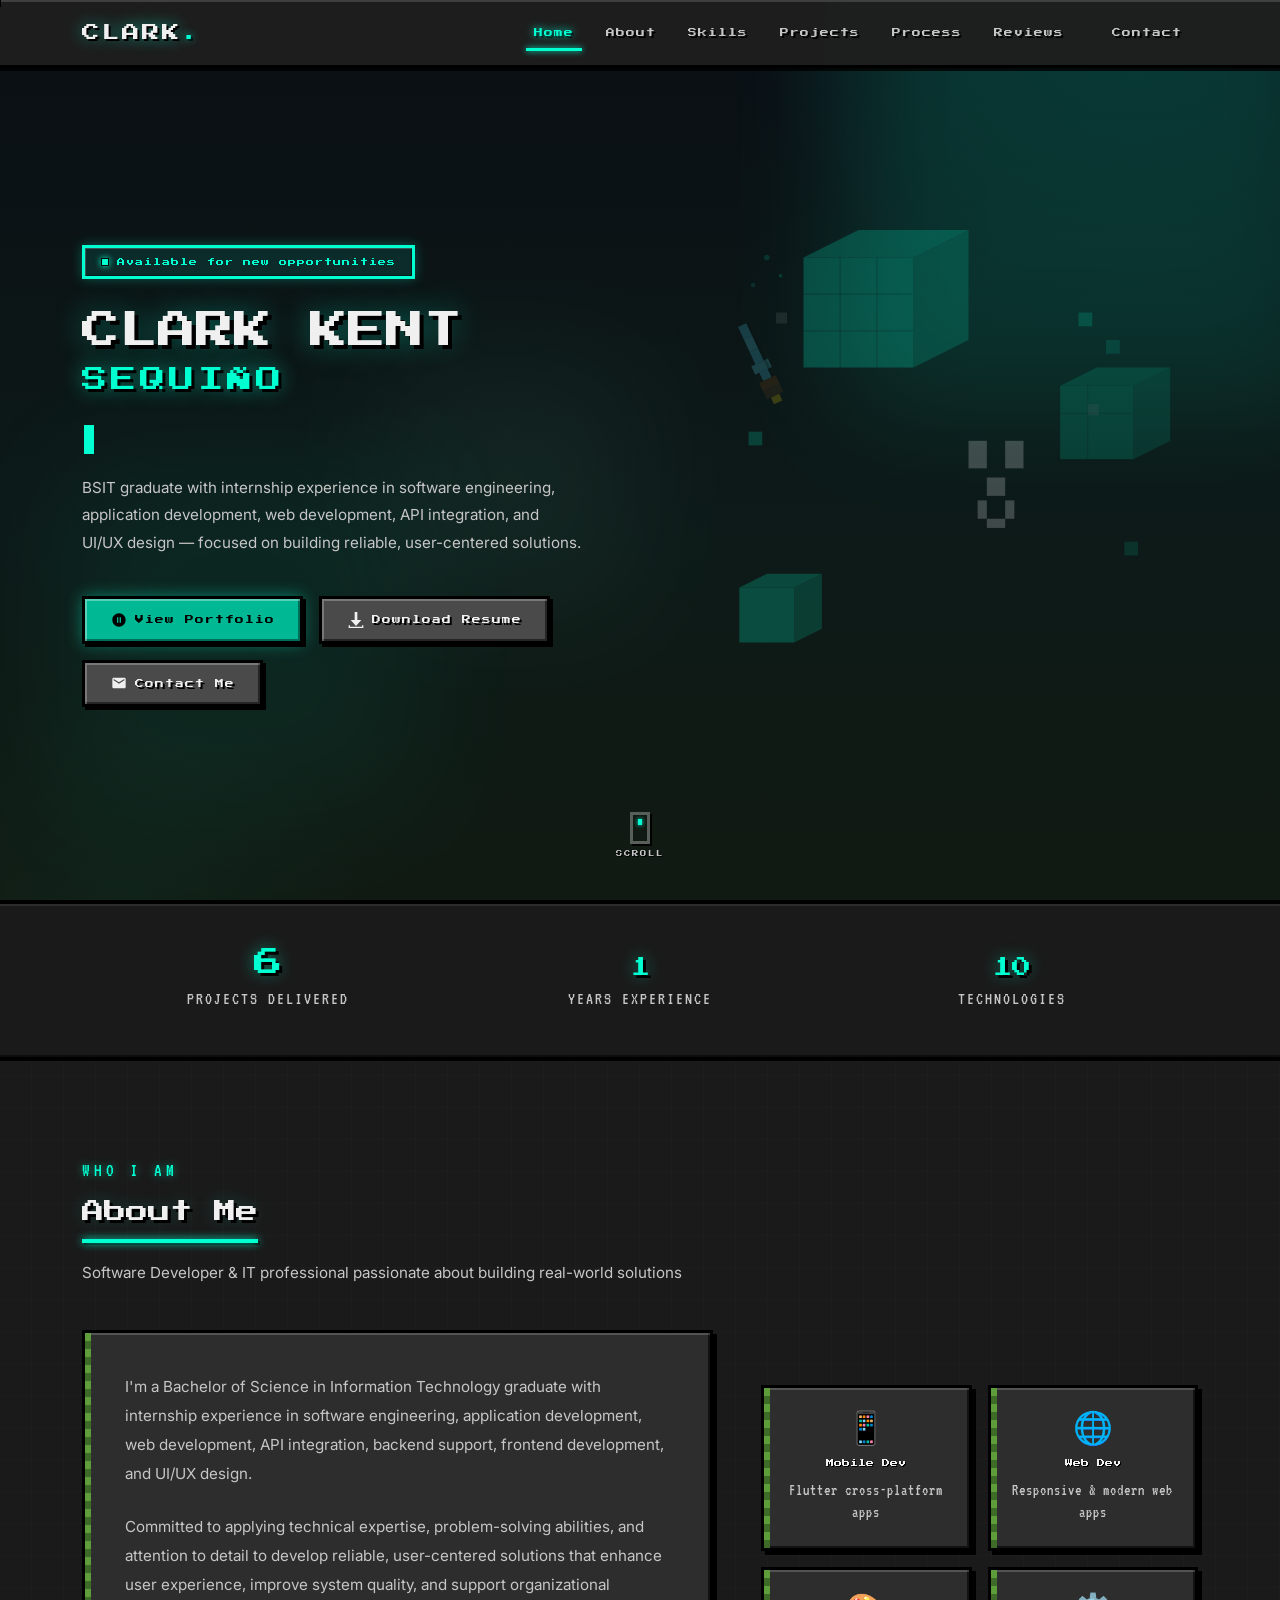
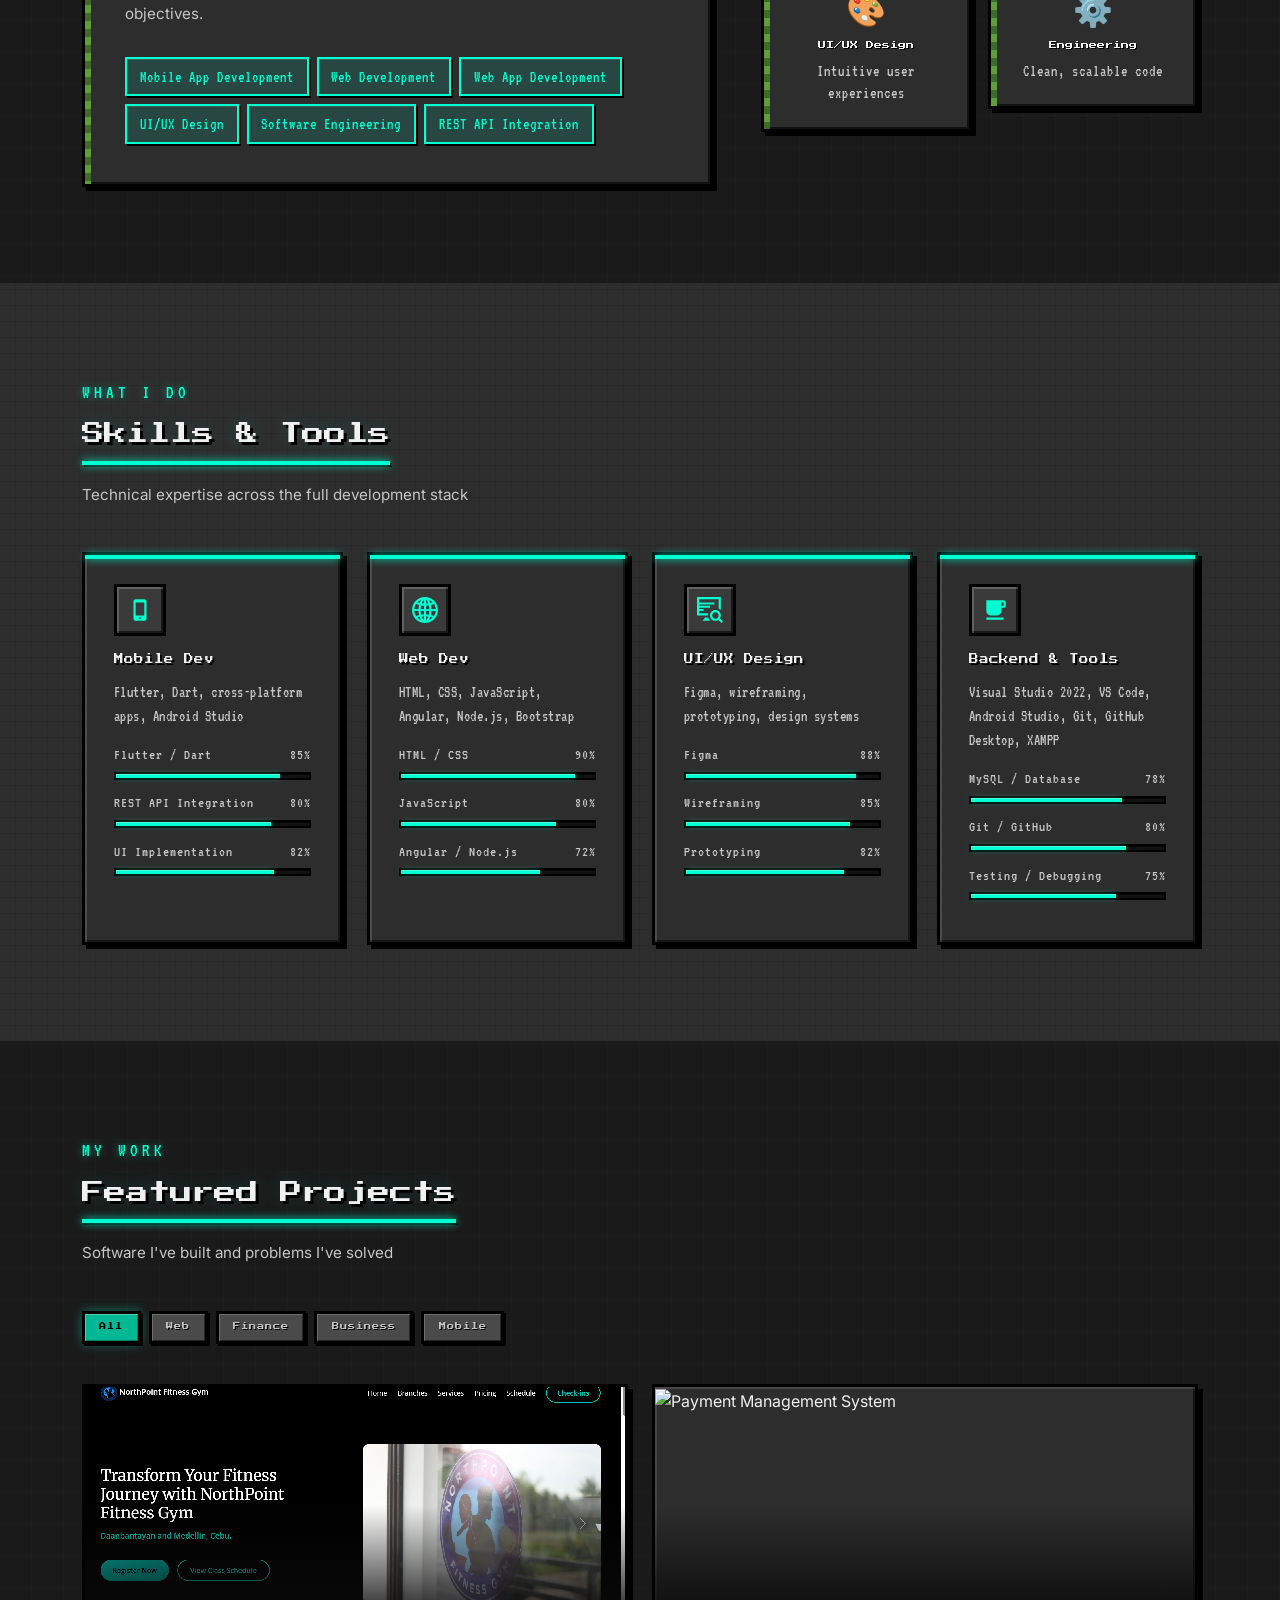
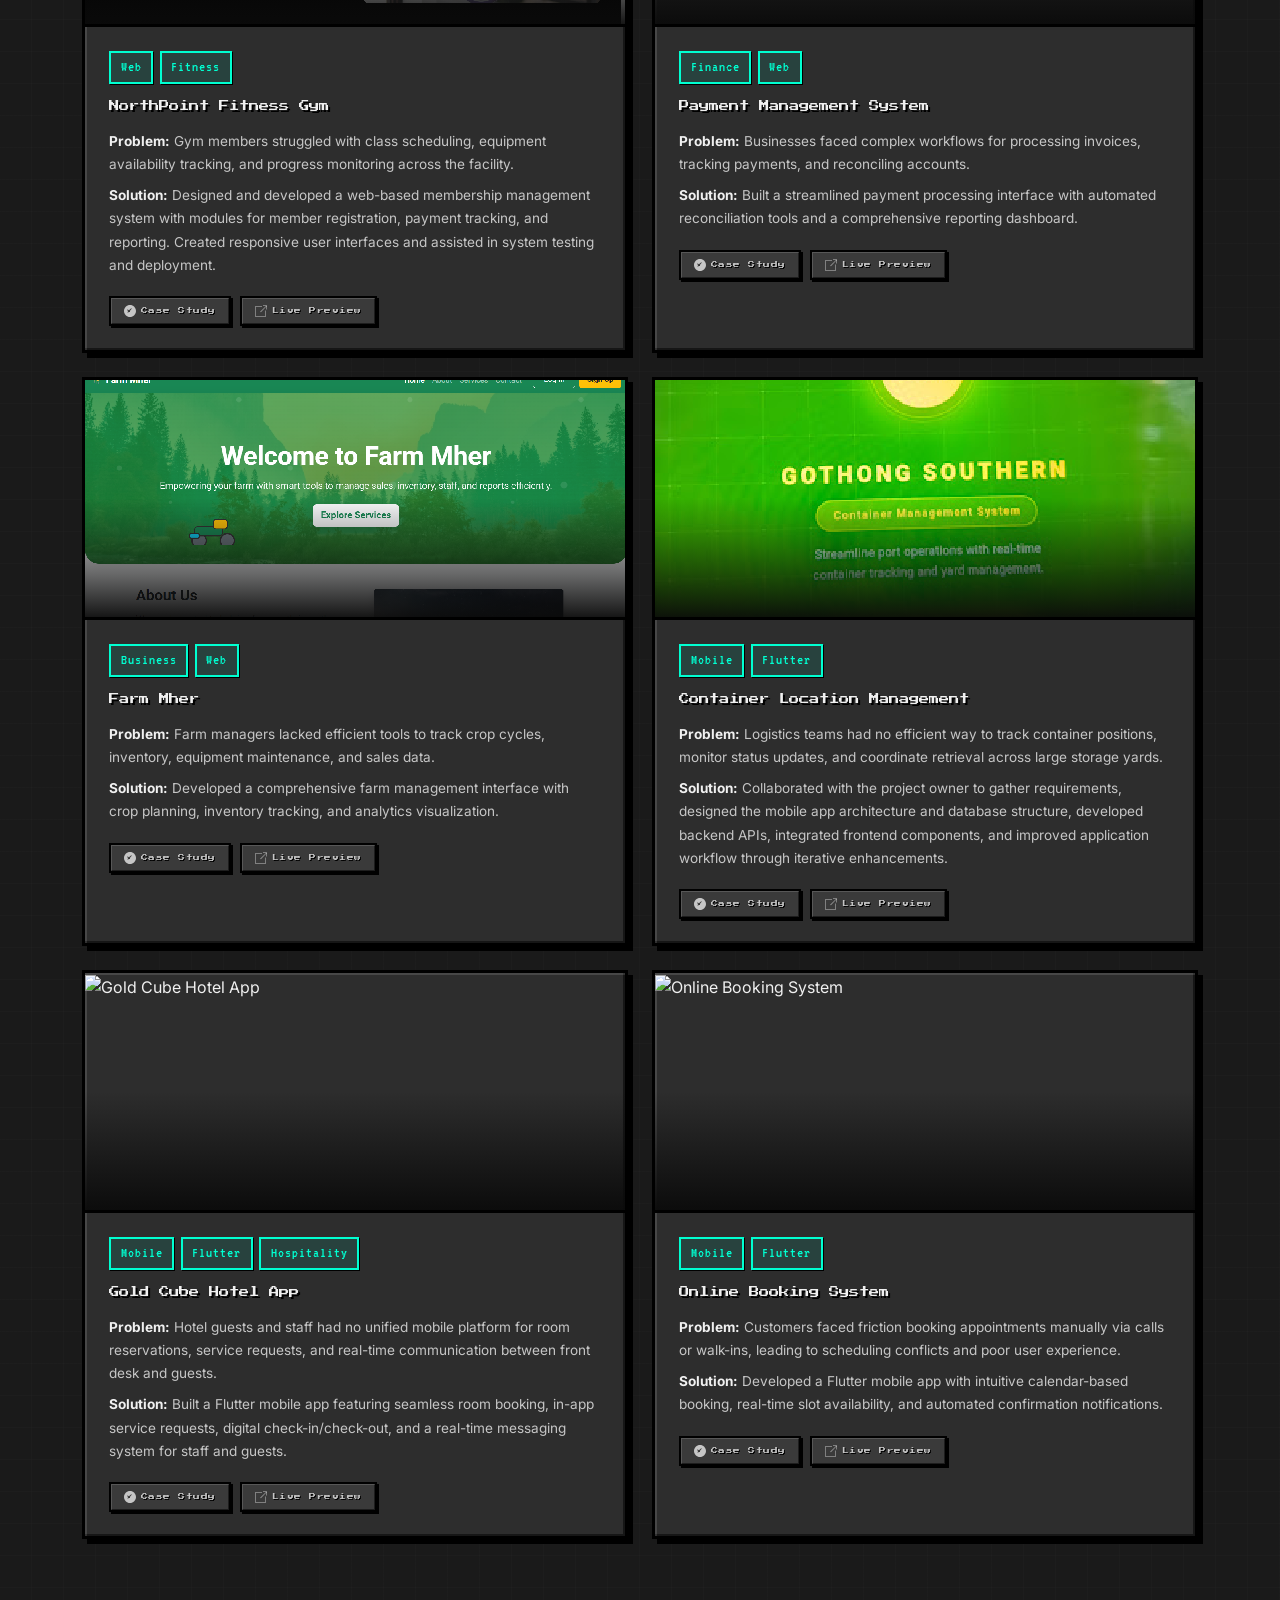
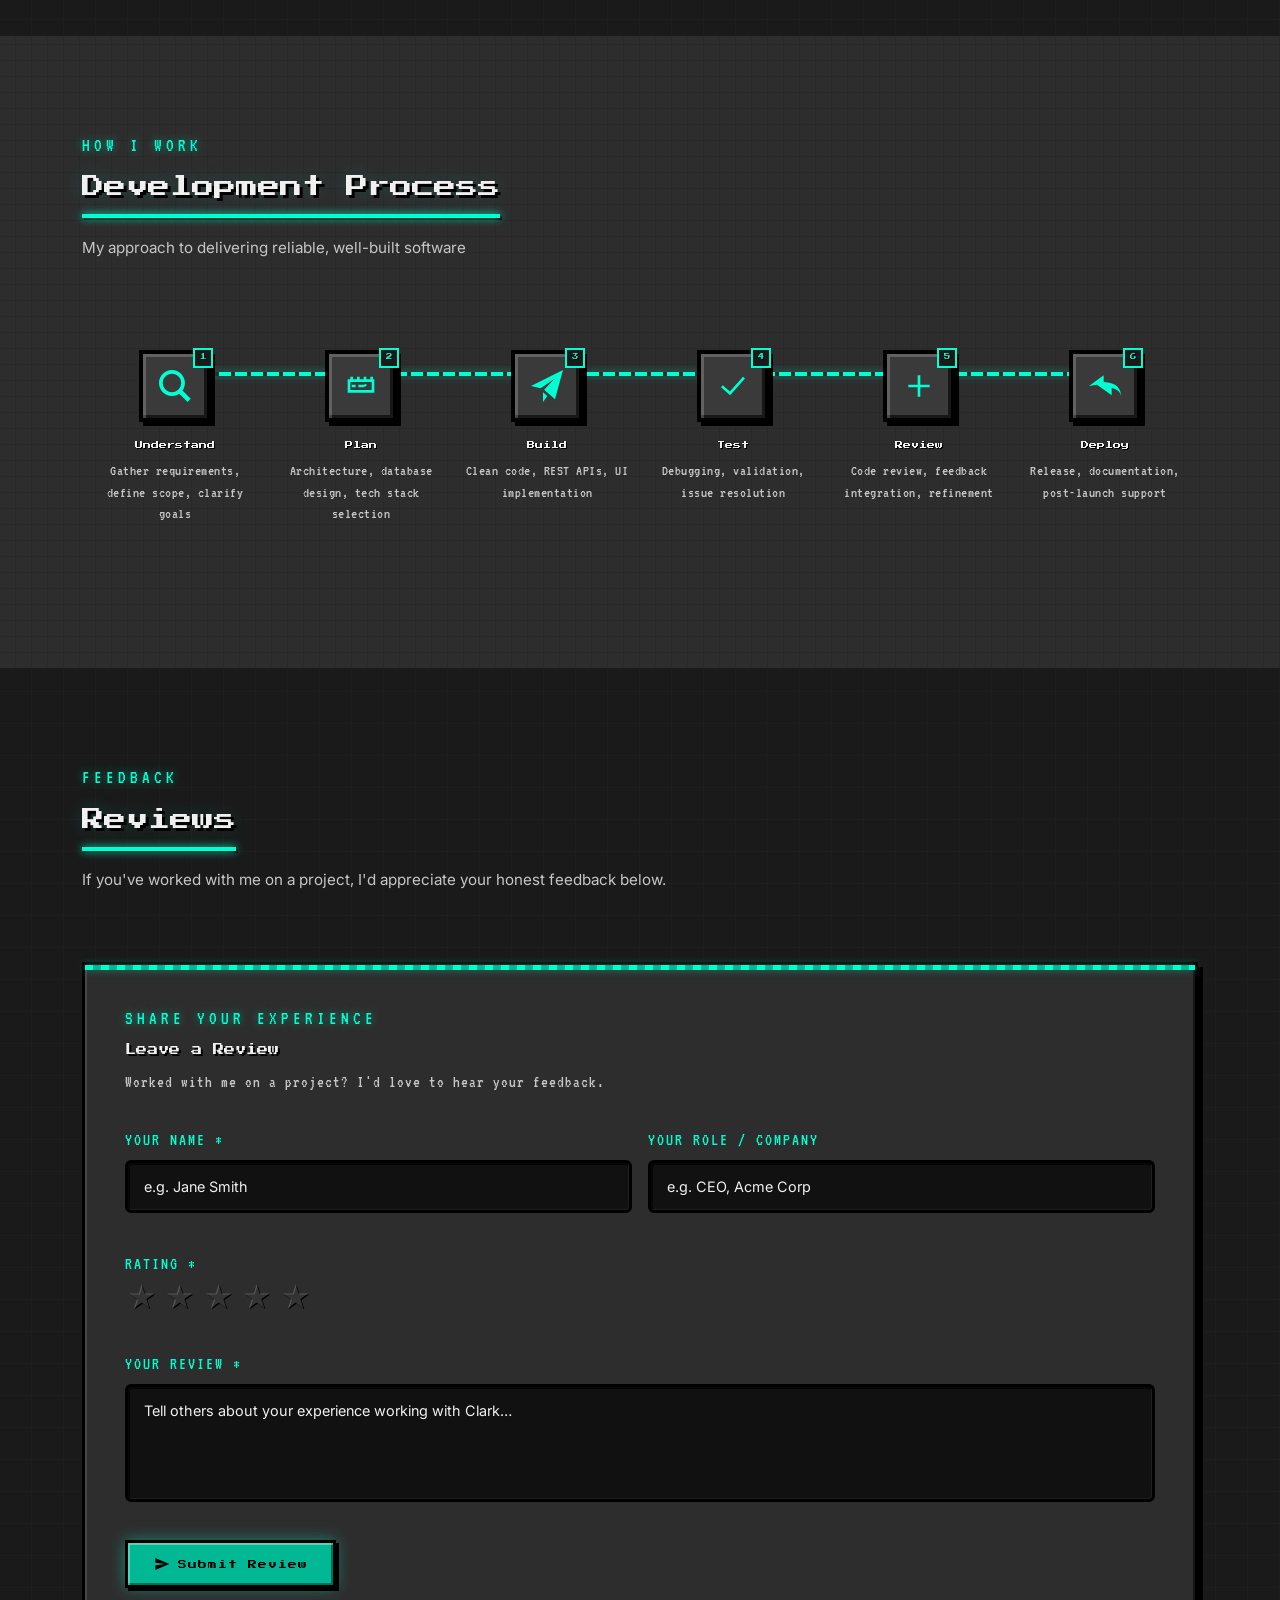
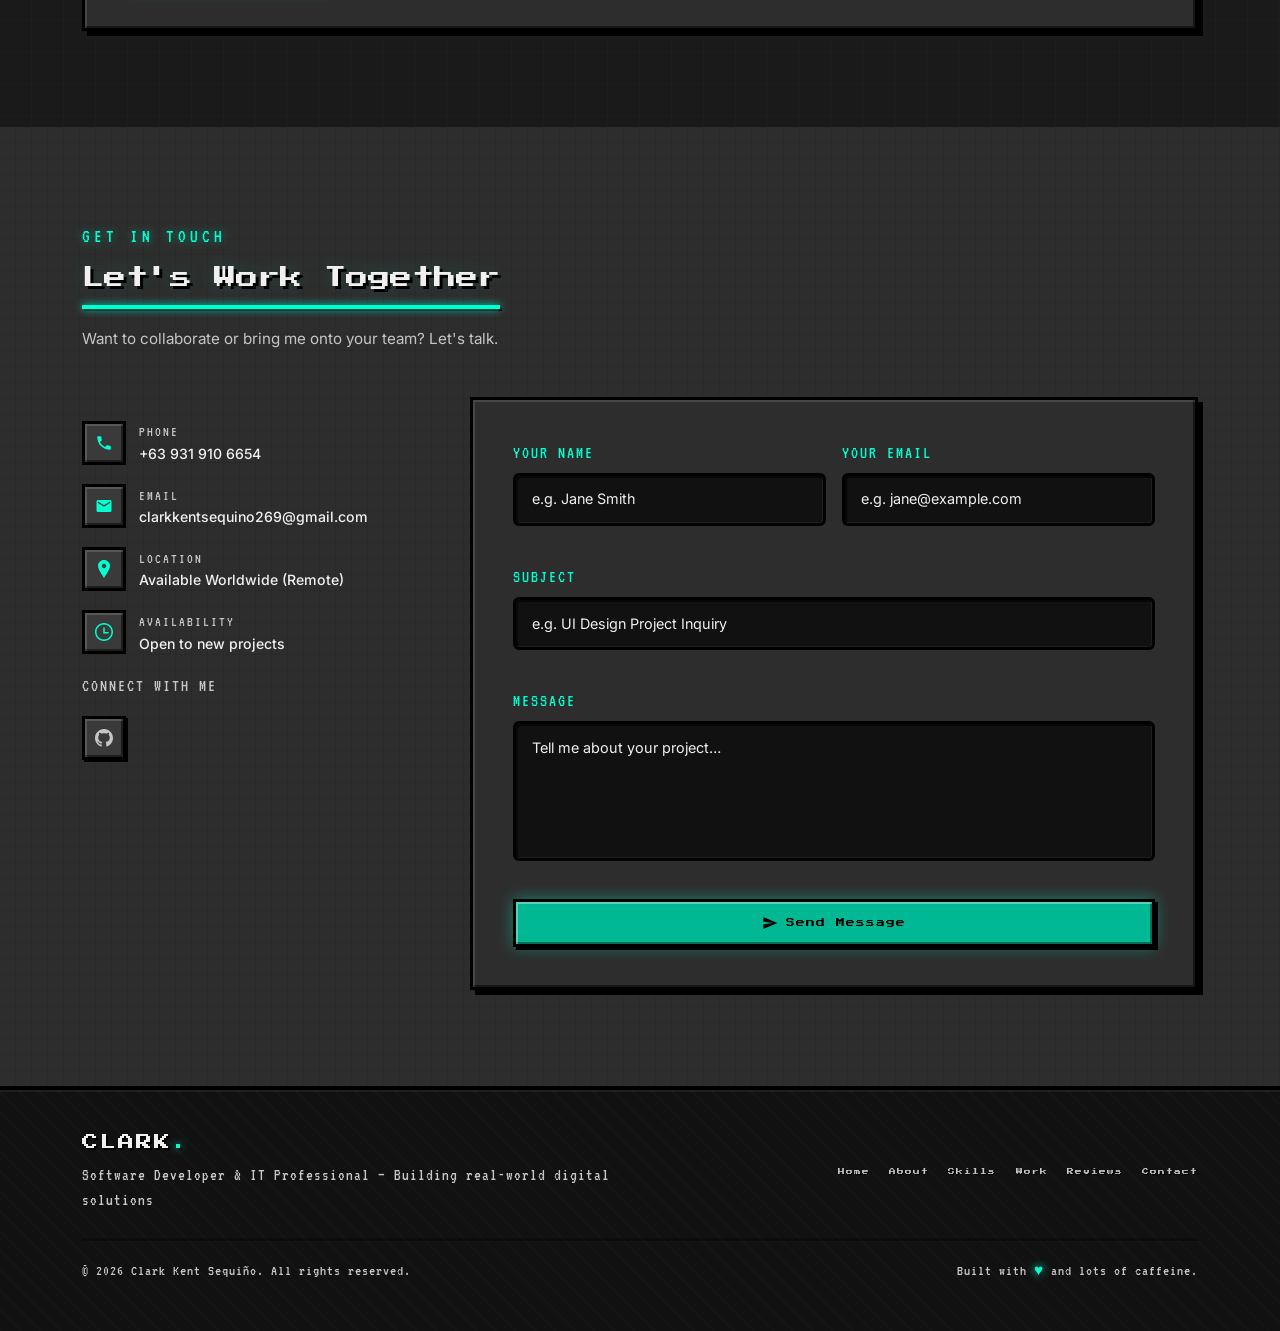
==== commit fb31efca: "Add files via upload" ====
--- a/index.html
+++ b/index.html
@@ -6,7 +6,7 @@
     <meta name="description" content="Clark Kent Sequiño — Software Developer & IT Professional specializing in mobile app development, web development, and software engineering.">
     <meta name="author" content="Clark Kent Sequiño">
     <meta name="robots" content="index, follow">
-    <meta name="theme-color" content="#FF1E1E">
+    <meta name="theme-color" content="#B026FF">
 
     <!-- Open Graph / Social Preview -->
     <meta property="og:type" content="website">
@@ -30,7 +30,7 @@
     <!-- Fonts -->
     <link rel="preconnect" href="https://fonts.googleapis.com">
     <link rel="preconnect" href="https://fonts.gstatic.com" crossorigin>
-    <link href="https://fonts.googleapis.com/css2?family=Inter:wght@300;400;500;600;700&family=Poppins:wght@400;600;700;800&display=swap" rel="stylesheet">
+    <link href="https://fonts.googleapis.com/css2?family=Press+Start+2P&family=VT323:wght@400&family=Inter:wght@300;400;500;600;700&family=Poppins:wght@400;600;700;800&display=swap" rel="stylesheet">
 
     <!-- Bootstrap -->
     <link href="https://cdn.jsdelivr.net/npm/bootstrap@5.3.0/dist/css/bootstrap.min.css" rel="stylesheet">
--- a/styles/main.css
+++ b/styles/main.css
@@ -1,5 +1,5 @@
 /* ============================================
-   CLARK Portfolio – Main Stylesheet
+   CLARK Portfolio – Minecraft Theme Stylesheet
    ============================================ */
 
 /* ── Reset & Variables ──────────────────────── */
@@ -10,114 +10,157 @@
 }
 
 :root {
-    --black: #0B0B0B;
-    --dark-gray: #1a1a1a;
-    --red: #FF1E1E;
-    --red-dark: #C1121F;
-    --gray: #2a2a2a;
-    --light-gray: #b0b0b0;
-    --white: #ffffff;
-    --transition: 0.3s ease;
-}
-
+    /* Minecraft color palette */
+    --black:      #1a1a1a;       /* Bedrock background */
+    --dark-gray:  #2d2d2d;       /* Stone panel */
+    --gray:       #3a3a3a;       /* Cobblestone */
+    --mid-gray:   #4a4a4a;       /* Gravel */
+    --light-gray: #c6c6c6;       /* Minecraft light text */
+    --white:      #f0f0f0;       /* Off-white like MC text */
+
+    /* Aquamarine accent (replaces --red throughout) */
+    --red:        #00FFD1;       /* Diamond aquamarine */ 
+    --red-dark:   #00B894;       /* Deep teal */
+
+    /* Minecraft block colors */
+    --grass:      #5D9E3B;       /* Grass green */
+    --grass-dark: #3E6B27;       /* Dark grass side */
+    --dirt:       #866043;       /* Dirt brown */
+    --dirt-dark:  #5C3E2B;       /* Dark dirt */
+    --gold:       #FFD700;       /* Gold block */
+    --diamond:    #00FFD1;       /* Diamond = aquamarine */
+    --wood:       #A0672A;       /* Oak planks */
+    --stone:      #828282;       /* Stone gray */
+
+    --transition: 0s;            /* Minecraft has NO smooth transitions */
+    --pixel-border: 3px;
+}
+
+/* ── Pixel font imports (loaded in HTML) ── */
 html { scroll-behavior: smooth; }
 
 body {
     font-family: 'Inter', sans-serif;
     background-color: var(--black);
+    /* Subtle pixelated stone pattern */
+    background-image:
+        repeating-linear-gradient(
+            0deg,
+            transparent,
+            transparent 31px,
+            rgba(255,255,255,0.012) 31px,
+            rgba(255,255,255,0.012) 32px
+        ),
+        repeating-linear-gradient(
+            90deg,
+            transparent,
+            transparent 31px,
+            rgba(255,255,255,0.012) 31px,
+            rgba(255,255,255,0.012) 32px
+        );
     color: var(--white);
     overflow-x: hidden;
     -webkit-tap-highlight-color: transparent;
-    -webkit-font-smoothing: antialiased;
-}
-
-h1, h2, h3, h4, h5 { font-family: 'Poppins', sans-serif; }
+    -webkit-font-smoothing: none;      /* pixelated look */
+    image-rendering: pixelated;
+}
+
+/* Pixel font for all headings */
+h1, h2, h3, h4, h5 {
+    font-family: 'Press Start 2P', monospace;
+    line-height: 1.6;
+}
 
 /* ── Custom Cursor ──────────────────────────── */
-/* Default OS pointer is used — tail drawn on canvas by cursor.js */
-.cursor-dot,
-.cursor-ring { display: none !important; }
-
-/* ── Scroll Progress Bar ────────────────────── */
+.cursor-dot, .cursor-ring { display: none !important; }
 
 /* ============================================
-   Scroll Progress Bar
+   Scroll Progress Bar — Minecraft XP bar
    ============================================ */
 #scroll-progress {
     position: fixed;
     top: 0; left: 0;
-    height: 3px;
+    height: 6px;
     width: 0%;
-    background: linear-gradient(90deg, var(--red), #ff6b6b);
+    background: var(--red);
     z-index: 10000;
     transition: width 0.1s linear;
-    box-shadow: 0 0 8px var(--red);
+    box-shadow: 0 0 0 1px #000, 0 0 12px var(--red);
+    image-rendering: pixelated;
 }
 
 /* ============================================
-   Navbar
+   Navbar — Minecraft GUI Panel
    ============================================ */
 .navbar {
-    background: rgba(11, 11, 11, 0.92);
-    backdrop-filter: blur(12px);
-    -webkit-backdrop-filter: blur(12px);
-    padding: 1rem 0;
-    transition: background var(--transition), box-shadow var(--transition), border-color var(--transition), transform 0.35s ease;
-    border-bottom: 1px solid transparent;
+    background: rgba(30, 30, 30, 0.97);
+    border-bottom: 3px solid #000;
+    /* Minecraft GUI inset shadow */
+    box-shadow:
+        inset 0 2px 0 rgba(255,255,255,0.15),
+        0 3px 0 rgba(0,0,0,0.8);
+    padding: 0.9rem 0;
+    transition: transform 0.35s ease;
     transform: translateY(0);
+    image-rendering: pixelated;
 }
 
 .navbar.scrolled {
-    box-shadow: 0 4px 30px rgba(255, 30, 30, 0.15);
-    border-bottom-color: rgba(255, 30, 30, 0.1);
+    box-shadow:
+        inset 0 2px 0 rgba(0,255,209,0.2),
+        0 3px 0 rgba(0,0,0,0.9),
+        0 0 20px rgba(0,255,209,0.15);
 }
 
 .navbar-brand {
-    font-family: 'Poppins', sans-serif;
-    font-weight: 700;
-    font-size: 1.6rem;
+    font-family: 'Press Start 2P', monospace;
+    font-size: 1.1rem;
     color: var(--white) !important;
     letter-spacing: 2px;
-    text-shadow: 0 0 20px rgba(255, 30, 30, 0.5);
+    text-shadow:
+        2px 2px 0 #000,
+        0 0 16px rgba(0,255,209,0.6);
 }
 
 .brand-dot {
     color: var(--red);
-    text-shadow: 0 0 10px var(--red);
+    text-shadow: 0 0 8px var(--red), 2px 2px 0 #000;
 }
 
 .nav-link {
+    font-family: 'Press Start 2P', monospace;
     color: var(--light-gray) !important;
-    font-weight: 500;
-    margin: 0 0.6rem;
-    transition: all var(--transition);
+    font-size: 0.55rem;
+    margin: 0 0.5rem;
+    letter-spacing: 1px;
+    transition: color 0.1s, text-shadow 0.1s;
     position: relative;
-    font-size: 0.9rem;
-    letter-spacing: 0.5px;
+    text-shadow: 2px 2px 0 #000;
 }
 
 .nav-link:hover, .nav-link.active {
     color: var(--red) !important;
-    text-shadow: 0 0 10px rgba(255, 30, 30, 0.6);
-}
-
+    text-shadow: 0 0 8px var(--red), 2px 2px 0 #000;
+}
+
+/* Pixel underline — no smooth animation */
 .nav-link::after {
     content: '';
     position: absolute;
     bottom: -4px;
-    left: 50%;
-    transform: translateX(-50%);
+    left: 0;
     width: 0;
-    height: 2px;
+    height: 3px;
     background: var(--red);
-    transition: width var(--transition);
-    box-shadow: 0 0 8px var(--red);
-}
-
-.nav-link:hover::after, .nav-link.active::after { width: 80%; }
+    box-shadow: 0 0 6px var(--red);
+    transition: width 0.1s;
+    image-rendering: pixelated;
+}
+
+.nav-link:hover::after, .nav-link.active::after { width: 100%; }
 
 /* ============================================
-   Hero Section
+   Hero Section — Minecraft World
    ============================================ */
 .hero {
     min-height: 100vh;
@@ -127,17 +170,21 @@
     padding-top: 100px;
     padding-bottom: 3rem;
     position: relative;
-    overflow: clip; /* contain aurora blobs without affecting position:fixed children */
+    overflow: clip;
+    background:
+        linear-gradient(180deg,
+            #0a0e14 0%,
+            #0d1a18 60%,
+            #111a12 100%
+        );
 }
 
 .hero::before {
     content: '';
     position: absolute;
-    top: -50%;
-    right: -20%;
-    width: 800px;
-    height: 800px;
-    background: radial-gradient(circle, rgba(255, 30, 30, 0.12) 0%, transparent 70%);
+    top: -50%; right: -20%;
+    width: 800px; height: 800px;
+    background: radial-gradient(circle, rgba(0,255,209,0.08) 0%, transparent 70%);
     animation: pulseGlow 5s ease-in-out infinite;
     pointer-events: none;
 }
@@ -145,11 +192,9 @@
 .hero::after {
     content: '';
     position: absolute;
-    bottom: -30%;
-    left: -10%;
-    width: 500px;
-    height: 500px;
-    background: radial-gradient(circle, rgba(255, 30, 30, 0.06) 0%, transparent 70%);
+    bottom: -30%; left: -10%;
+    width: 500px; height: 500px;
+    background: radial-gradient(circle, rgba(0,255,209,0.04) 0%, transparent 70%);
     animation: pulseGlow 7s ease-in-out infinite reverse;
     pointer-events: none;
 }
@@ -160,75 +205,85 @@
 }
 
 .hero-content { position: relative; z-index: 2; }
-
-/* Aurora sits behind everything in hero */
 .hero-aurora { z-index: 0; }
 .minecraft-bg { z-index: 1; }
 
+/* Hero badge — Minecraft enchanted item style */
 .hero-badge {
     display: inline-flex;
     align-items: center;
     gap: 8px;
-    padding: 0.4rem 1.2rem;
-    background: rgba(255, 30, 30, 0.12);
-    border: 1px solid rgba(255, 30, 30, 0.3);
-    border-radius: 50px;
-    font-size: 0.85rem;
+    padding: 0.5rem 1rem;
+    background: rgba(0,255,209,0.1);
+    border: 3px solid var(--red);
+    box-shadow:
+        inset 1px 1px 0 rgba(255,255,255,0.2),
+        inset -1px -1px 0 rgba(0,0,0,0.4),
+        0 0 12px rgba(0,255,209,0.3);
+    font-family: 'Press Start 2P', monospace;
+    font-size: 0.5rem;
     color: var(--red);
     margin-bottom: 1.5rem;
     letter-spacing: 1px;
-    font-weight: 500;
+    image-rendering: pixelated;
 }
 
 .badge-dot {
     width: 8px; height: 8px;
     background: var(--red);
-    border-radius: 50%;
-    animation: blink 1.5s ease-in-out infinite;
+    border: 1px solid #000;
+    animation: blink 1s step-end infinite;
     box-shadow: 0 0 6px var(--red);
 }
 
 @keyframes blink {
     0%, 100% { opacity: 1; }
-    50% { opacity: 0.3; }
-}
-
+    50% { opacity: 0; }
+}
+
+/* Hero name — large pixel text */
 .hero h1 {
-    font-size: 4.2rem;
-    font-weight: 800;
-    line-height: 1.05;
-    margin-bottom: 1rem;
-    background: linear-gradient(135deg, var(--white) 0%, #ff6b6b 100%);
-    -webkit-background-clip: text;
-    -webkit-text-fill-color: transparent;
-    background-clip: text;
-}
-
-/* Surname sits on its own line — must reset fill so gradient still shows */
+    font-family: 'Press Start 2P', monospace;
+    font-size: 2.8rem;
+    font-weight: 400;
+    line-height: 1.5;
+    margin-bottom: 1.2rem;
+    color: var(--white);
+    text-shadow:
+        4px 4px 0 #000,
+        0 0 30px rgba(0,255,209,0.4);
+    -webkit-text-fill-color: unset;
+    background: none;
+}
+
 .hero-surname {
     display: block;
-    font-size: 2.8rem;
-    font-weight: 700;
-    letter-spacing: 4px;
-    opacity: 0.85;
-    background: inherit;
-    -webkit-background-clip: text;
-    -webkit-text-fill-color: transparent;
-    background-clip: text;
+    font-family: 'Press Start 2P', monospace;
+    font-size: 1.9rem;
+    letter-spacing: 3px;
+    color: var(--red);
+    text-shadow:
+        3px 3px 0 #000,
+        0 0 20px rgba(0,255,209,0.6);
+    -webkit-text-fill-color: unset;
+    background: none;
+    opacity: 1;
 }
 
 .hero-tagline {
-    font-size: 1.4rem;
-    color: var(--light-gray);
+    font-family: 'VT323', monospace;
+    font-size: 1.8rem;
+    color: var(--red);
     margin-bottom: 0.8rem;
-    font-weight: 300;
-    min-height: 2rem;
+    min-height: 2.2rem;
+    text-shadow: 0 0 10px rgba(0,255,209,0.5);
+    letter-spacing: 1px;
 }
 
 .typing-cursor {
     display: inline-block;
-    width: 2px;
-    height: 1.2em;
+    width: 10px;
+    height: 1em;
     background: var(--red);
     vertical-align: text-bottom;
     animation: blink 0.8s step-end infinite;
@@ -236,420 +291,574 @@
 }
 
 .hero-sub {
+    font-family: 'Inter', sans-serif;
     color: var(--light-gray);
-    font-size: 1rem;
+    font-size: 0.95rem;
     margin-bottom: 2.5rem;
     max-width: 500px;
-    line-height: 1.7;
+    line-height: 1.8;
 }
 
 .hero-buttons { display: flex; flex-wrap: wrap; gap: 1rem; }
 
 /* ============================================
-   Buttons
+   Buttons — Minecraft GUI Button
    ============================================ */
 .glow-btn {
-    padding: 0.85rem 2.2rem;
-    font-size: 0.95rem;
-    font-weight: 600;
-    border: 2px solid var(--red);
-    background: transparent;
-    color: var(--red);
-    border-radius: 50px;
-    transition: all var(--transition);
-    position: relative;
-    overflow: hidden;
+    font-family: 'Press Start 2P', monospace;
+    padding: 0.8rem 1.6rem;
+    font-size: 0.55rem;
+    letter-spacing: 1px;
+    border: 3px solid #000;
+    background: var(--mid-gray);
+    color: var(--white);
+    /* Minecraft button raised effect */
+    box-shadow:
+        inset 2px 2px 0 rgba(255,255,255,0.25),
+        inset -2px -2px 0 rgba(0,0,0,0.5),
+        3px 3px 0 #000;
     text-decoration: none;
     display: inline-flex;
     align-items: center;
     gap: 8px;
-    letter-spacing: 0.5px;
-}
-
-.glow-btn::before {
-    content: '';
-    position: absolute;
-    top: 50%; left: 50%;
-    transform: translate(-50%, -50%);
-    width: 0; height: 0;
-    border-radius: 50%;
+    cursor: pointer;
+    transition: none;
+    text-shadow: 2px 2px 0 #000;
+    image-rendering: pixelated;
+    position: relative;
+    overflow: visible;
+}
+
+.glow-btn:hover {
+    background: #5a5a5a;
+    color: var(--white);
+    /* Minecraft button hover — slightly lighter */
+    box-shadow:
+        inset 2px 2px 0 rgba(255,255,255,0.35),
+        inset -2px -2px 0 rgba(0,0,0,0.4),
+        3px 3px 0 #000,
+        0 0 12px rgba(0,255,209,0.3);
+}
+
+/* Minecraft button pressed (active) */
+.glow-btn:active {
+    box-shadow:
+        inset -2px -2px 0 rgba(255,255,255,0.25),
+        inset 2px 2px 0 rgba(0,0,0,0.5),
+        1px 1px 0 #000;
+    transform: translate(2px, 2px);
+}
+
+/* Remove the ripple pseudo-element */
+.glow-btn::before { display: none; }
+
+/* Primary — aquamarine/diamond styled */
+.glow-btn.primary {
+    background: var(--red-dark);
+    color: #000;
+    border-color: #000;
+    text-shadow: none;
+    box-shadow:
+        inset 2px 2px 0 rgba(255,255,255,0.35),
+        inset -2px -2px 0 rgba(0,0,0,0.4),
+        3px 3px 0 #000,
+        0 0 16px rgba(0,255,209,0.4);
+}
+
+.glow-btn.primary:hover {
     background: var(--red);
-    transition: width 0.5s, height 0.5s;
-    z-index: -1;
-}
-
-.glow-btn:hover {
-    color: var(--white);
-    box-shadow: 0 0 30px rgba(255, 30, 30, 0.5), 0 0 60px rgba(255, 30, 30, 0.2);
-}
-
-.glow-btn:hover::before { width: 350px; height: 350px; }
-
-.glow-btn.primary {
-    background: var(--red);
-    color: var(--white);
-    box-shadow: 0 0 20px rgba(255, 30, 30, 0.35);
-}
-
-.glow-btn.primary::before { background: var(--red-dark); }
-
-.glow-btn svg { width: 18px; height: 18px; fill: currentColor; flex-shrink: 0; }
+    box-shadow:
+        inset 2px 2px 0 rgba(255,255,255,0.4),
+        inset -2px -2px 0 rgba(0,0,0,0.3),
+        3px 3px 0 #000,
+        0 0 24px rgba(0,255,209,0.6);
+}
+
+.glow-btn svg { width: 16px; height: 16px; fill: currentColor; flex-shrink: 0; image-rendering: pixelated; }
 
 /* ============================================
-   Section Base
+   Section Base — Minecraft Panels
    ============================================ */
 section { padding: 6rem 0; position: relative; }
 
 .section-label {
     display: block;
-    font-size: 0.8rem;
-    letter-spacing: 3px;
+    font-family: 'VT323', monospace;
+    font-size: 1.2rem;
+    letter-spacing: 4px;
     color: var(--red);
     text-transform: uppercase;
     margin-bottom: 0.6rem;
-    font-weight: 600;
+    text-shadow: 0 0 8px rgba(0,255,209,0.5);
 }
 
 .section-title {
-    font-size: 3rem;
-    font-weight: 700;
+    font-family: 'Press Start 2P', monospace;
+    font-size: 1.6rem;
+    font-weight: 400;
     margin-bottom: 0;
     position: relative;
     display: inline-block;
-}
-
+    color: var(--white);
+    text-shadow: 3px 3px 0 #000, 0 0 20px rgba(0,255,209,0.2);
+    line-height: 1.6;
+}
+
+/* Minecraft-style underline — solid pixel bar */
 .section-title::after {
     content: '';
     position: absolute;
-    bottom: -10px;
+    bottom: -12px;
     left: 0;
-    width: 80px;
+    width: 100%;
     height: 4px;
-    background: linear-gradient(90deg, var(--red) 0%, transparent 100%);
-    box-shadow: 0 0 10px var(--red);
-    border-radius: 2px;
+    background: var(--red);
+    box-shadow: 0 0 8px var(--red), 2px 2px 0 #000;
+    image-rendering: pixelated;
 }
 
 .section-subtitle {
+    font-family: 'Inter', sans-serif;
     color: var(--light-gray);
-    font-size: 1rem;
+    font-size: 0.95rem;
     margin-top: 1.8rem;
     margin-bottom: 2.8rem;
-    line-height: 1.6;
-}
-
-.section-dark { background: var(--dark-gray); }
+    line-height: 1.7;
+}
+
+/* Dark sections — darker stone */
+.section-dark {
+    background: var(--dark-gray);
+    background-image:
+        repeating-linear-gradient(
+            0deg,
+            transparent,
+            transparent 15px,
+            rgba(0,0,0,0.08) 15px,
+            rgba(0,0,0,0.08) 16px
+        ),
+        repeating-linear-gradient(
+            90deg,
+            transparent,
+            transparent 15px,
+            rgba(0,0,0,0.08) 15px,
+            rgba(0,0,0,0.08) 16px
+        );
+}
 
 /* ============================================
-   Stats Bar (hero bottom)
+   Stats Bar — Minecraft Scoreboard
    ============================================ */
 .stats-bar {
-    background: var(--dark-gray);
-    border-top: 1px solid rgba(255,30,30,0.15);
-    border-bottom: 1px solid rgba(255,30,30,0.15);
-    padding: 2rem 0;
+    background: #1a1a1a;
+    border-top: 4px solid #000;
+    border-bottom: 4px solid #000;
+    box-shadow:
+        inset 0 2px 0 rgba(255,255,255,0.08),
+        inset 0 -2px 0 rgba(0,0,0,0.5);
+    padding: 1.8rem 0;
 }
 
 .stat-item {
     text-align: center;
     padding: 1rem;
-    border-right: 1px solid rgba(255,255,255,0.06);
+    border-right: 3px solid rgba(0,0,0,0.5);
+    position: relative;
+}
+.stat-item::after {
+    content: '';
+    position: absolute;
+    right: 0; top: 20%; height: 60%;
+    width: 1px;
+    background: rgba(255,255,255,0.06);
 }
 
 .stat-item:last-child { border-right: none; }
+.stat-item:last-child::after { display: none; }
 
 .stat-number {
-    font-family: 'Poppins', sans-serif;
-    font-size: 2.5rem;
-    font-weight: 800;
+    font-family: 'Press Start 2P', monospace;
+    font-size: 1.8rem;
     color: var(--red);
     line-height: 1;
-    text-shadow: 0 0 20px rgba(255,30,30,0.4);
+    text-shadow: 3px 3px 0 #000, 0 0 16px rgba(0,255,209,0.5);
 }
 
 .stat-suffix {
-    font-size: 1.5rem;
+    font-family: 'Press Start 2P', monospace;
+    font-size: 1.2rem;
     color: var(--red);
 }
 
 .stat-label {
-    font-size: 0.85rem;
+    font-family: 'VT323', monospace;
+    font-size: 1.1rem;
     color: var(--light-gray);
-    margin-top: 0.4rem;
-    letter-spacing: 0.5px;
+    margin-top: 0.5rem;
+    letter-spacing: 2px;
+    text-transform: uppercase;
 }
 
 /* ============================================
-   About Section
+   About Section — Minecraft Inventory Panel
    ============================================ */
 .about-content {
-    background: linear-gradient(135deg, var(--dark-gray) 0%, var(--gray) 100%);
-    border-radius: 20px;
-    padding: 3rem;
-    border: 1px solid rgba(255, 30, 30, 0.15);
-    box-shadow: 0 10px 40px rgba(0,0,0,0.4);
-    transition: all var(--transition);
+    background: var(--dark-gray);
+    border: 3px solid #000;
+    box-shadow:
+        inset 2px 2px 0 rgba(255,255,255,0.18),
+        inset -2px -2px 0 rgba(0,0,0,0.6),
+        4px 4px 0 #000;
+    padding: 2.5rem;
     position: relative;
-    overflow: hidden;
-}
-
+    transition: none;
+    image-rendering: pixelated;
+}
+
+/* Left accent — grass block side stripe */
 .about-content::before {
     content: '';
     position: absolute;
     top: 0; left: 0;
-    width: 4px; height: 100%;
-    background: linear-gradient(180deg, var(--red) 0%, transparent 100%);
+    width: 6px; height: 100%;
+    background: repeating-linear-gradient(
+        180deg,
+        var(--grass) 0px,
+        var(--grass) 8px,
+        var(--grass-dark) 8px,
+        var(--grass-dark) 16px
+    );
+    image-rendering: pixelated;
 }
 
 .about-content:hover {
-    box-shadow: 0 15px 50px rgba(255, 30, 30, 0.15);
-    border-color: rgba(255, 30, 30, 0.35);
+    box-shadow:
+        inset 2px 2px 0 rgba(255,255,255,0.22),
+        inset -2px -2px 0 rgba(0,0,0,0.5),
+        4px 4px 0 #000,
+        0 0 20px rgba(0,255,209,0.12);
 }
 
 .about-text {
-    font-size: 1.05rem;
+    font-family: 'Inter', sans-serif;
+    font-size: 0.95rem;
     line-height: 1.9;
     margin-bottom: 1.5rem;
-}
-
-.about-text:last-child { margin-bottom: 0; color: var(--light-gray); }
-
-.about-tags { display: flex; flex-wrap: wrap; gap: 0.6rem; margin-top: 2rem; }
+    color: var(--light-gray);
+}
+
+.about-text:last-child { margin-bottom: 0; }
+
+.about-tags { display: flex; flex-wrap: wrap; gap: 0.5rem; margin-top: 1.8rem; }
 
 .about-tag {
-    padding: 0.4rem 1rem;
-    background: rgba(255,30,30,0.1);
-    border: 1px solid rgba(255,30,30,0.25);
-    border-radius: 50px;
-    font-size: 0.82rem;
+    padding: 0.35rem 0.8rem;
+    background: rgba(0,255,209,0.12);
+    border: 2px solid var(--red);
+    box-shadow: 2px 2px 0 #000, inset 1px 1px 0 rgba(255,255,255,0.1);
+    font-family: 'VT323', monospace;
+    font-size: 1rem;
     color: var(--red);
-    font-weight: 500;
-    letter-spacing: 0.5px;
-}
-
-/* About mini-cards (the 4 specialty tiles) */
+    letter-spacing: 1px;
+    image-rendering: pixelated;
+}
+
+/* About mini-cards */
 .about-mini {
-    padding: 1.8rem 1.4rem;
+    padding: 1.5rem 1.2rem;
 }
 
 .about-mini-icon {
     font-size: 2rem;
     margin-bottom: 0.75rem;
     line-height: 1;
+    image-rendering: pixelated;
 }
 
 .about-mini-title {
-    font-size: 0.95rem;
-    font-weight: 600;
-    margin-bottom: 0.4rem;
+    font-family: 'Press Start 2P', monospace;
+    font-size: 0.5rem;
+    margin-bottom: 0.5rem;
     color: var(--white);
+    text-shadow: 1px 1px 0 #000;
+    line-height: 1.8;
 }
 
 .about-mini-desc {
+    font-family: 'VT323', monospace;
     color: var(--light-gray);
-    font-size: 0.82rem;
-    line-height: 1.5;
+    font-size: 1rem;
+    line-height: 1.4;
     margin: 0;
+    letter-spacing: 1px;
 }
 
 /* ============================================
-   Skills Section
+   Skills Section — Minecraft Item Cards
    ============================================ */
 .skill-card {
     background: var(--dark-gray);
-    border-radius: 20px;
-    padding: 2rem;
-    border: 1px solid rgba(255, 30, 30, 0.08);
-    transition: all 0.4s ease;
+    border: 3px solid #000;
+    box-shadow:
+        inset 2px 2px 0 rgba(255,255,255,0.15),
+        inset -2px -2px 0 rgba(0,0,0,0.5),
+        4px 4px 0 #000;
+    padding: 1.8rem;
+    transition: none;
     position: relative;
-    overflow: hidden;
     height: 100%;
-}
-
+    image-rendering: pixelated;
+}
+
+/* Top accent — diamond ore stripe */
 .skill-card::before {
     content: '';
     position: absolute;
     top: 0; left: 0;
-    width: 100%; height: 3px;
-    background: linear-gradient(90deg, var(--red), transparent);
-    transform: scaleX(0);
-    transform-origin: left;
-    transition: transform 0.4s ease;
+    width: 100%; height: 4px;
+    background: var(--red);
+    box-shadow: 0 0 8px var(--red);
+    transform: none;
+    transform-origin: unset;
+    image-rendering: pixelated;
 }
 
 .skill-card:hover {
-    box-shadow: 0 20px 50px rgba(255, 30, 30, 0.18);
-    border-color: rgba(255, 30, 30, 0.3);
-}
-
-.skill-card:hover::before { transform: scaleX(1); }
-
+    box-shadow:
+        inset 2px 2px 0 rgba(255,255,255,0.2),
+        inset -2px -2px 0 rgba(0,0,0,0.4),
+        4px 4px 0 #000,
+        0 0 20px rgba(0,255,209,0.2);
+}
+
+.skill-card:hover::before { transform: none; }
+
+/* Icon — Minecraft item slot */
 .skill-icon {
-    width: 58px; height: 58px;
-    background: linear-gradient(135deg, var(--red) 0%, var(--red-dark) 100%);
-    border-radius: 14px;
+    width: 52px; height: 52px;
+    background: var(--gray);
+    border: 3px solid #000;
+    box-shadow:
+        inset 2px 2px 0 rgba(255,255,255,0.2),
+        inset -2px -2px 0 rgba(0,0,0,0.6);
     display: flex; align-items: center; justify-content: center;
-    font-size: 1.6rem;
-    margin-bottom: 1.2rem;
-    box-shadow: 0 5px 20px rgba(255, 30, 30, 0.3);
-    transition: transform 0.3s ease;
-}
-
-.skill-card:hover .skill-icon { transform: scale(1.1) rotate(5deg); }
-
-.skill-icon svg { width: 28px; height: 28px; fill: var(--white); }
-
-.skill-card h4 { font-size: 1.1rem; margin-bottom: 0.6rem; }
-
-.skill-card p { color: var(--light-gray); font-size: 0.88rem; line-height: 1.6; margin-bottom: 1.2rem; }
-
-/* Skill progress bars */
+    margin-bottom: 1rem;
+    transition: none;
+    image-rendering: pixelated;
+}
+
+.skill-card:hover .skill-icon {
+    background: rgba(0,255,209,0.15);
+    transform: none;
+}
+
+.skill-icon svg { width: 26px; height: 26px; fill: var(--red); image-rendering: pixelated; }
+
+.skill-card h4 {
+    font-family: 'Press Start 2P', monospace;
+    font-size: 0.6rem;
+    margin-bottom: 0.8rem;
+    color: var(--white);
+    text-shadow: 2px 2px 0 #000;
+    line-height: 1.6;
+}
+
+.skill-card p {
+    font-family: 'VT323', monospace;
+    color: var(--light-gray);
+    font-size: 1rem;
+    line-height: 1.5;
+    margin-bottom: 1rem;
+    letter-spacing: 0.5px;
+}
+
+/* Skill bars — Minecraft XP/health bar style */
 .skill-bars { margin-top: auto; }
-
-.skill-bar-item { margin-bottom: 0.7rem; }
+.skill-bar-item { margin-bottom: 0.8rem; }
 
 .skill-bar-label {
     display: flex;
     justify-content: space-between;
-    font-size: 0.78rem;
+    font-family: 'VT323', monospace;
+    font-size: 0.95rem;
     color: var(--light-gray);
     margin-bottom: 0.3rem;
+    letter-spacing: 1px;
 }
 
 .skill-bar-track {
-    height: 4px;
-    background: rgba(255,255,255,0.06);
-    border-radius: 2px;
-    overflow: hidden;
+    height: 8px;
+    background: #111;
+    border: 2px solid #000;
+    box-shadow: inset 1px 1px 0 rgba(0,0,0,0.8);
+    image-rendering: pixelated;
 }
 
 .skill-bar-fill {
     height: 100%;
-    background: linear-gradient(90deg, var(--red), #ff6b6b);
-    border-radius: 2px;
+    background: var(--red);
+    box-shadow: inset 0 1px 0 rgba(255,255,255,0.3), 0 0 6px rgba(0,255,209,0.4);
     width: 0;
-    transition: width 1.2s ease;
-    box-shadow: 0 0 8px rgba(255,30,30,0.5);
+    transition: width 1.2s steps(20, end);
+    image-rendering: pixelated;
 }
 
 /* ============================================
-   Projects Section
+   Projects Section — Minecraft Chest/Map Panel
    ============================================ */
 .project-filter {
     display: flex;
     flex-wrap: wrap;
-    gap: 0.6rem;
+    gap: 0.5rem;
     margin-bottom: 2.5rem;
 }
 
 .filter-btn {
-    padding: 0.45rem 1.2rem;
-    border: 1px solid rgba(255,30,30,0.25);
-    background: transparent;
+    font-family: 'Press Start 2P', monospace;
+    padding: 0.5rem 0.9rem;
+    font-size: 0.45rem;
+    letter-spacing: 1px;
+    border: 3px solid #000;
+    background: var(--mid-gray);
     color: var(--light-gray);
-    border-radius: 50px;
-    font-size: 0.85rem;
-    transition: all var(--transition);
-    font-family: 'Inter', sans-serif;
+    box-shadow:
+        inset 1px 1px 0 rgba(255,255,255,0.2),
+        inset -1px -1px 0 rgba(0,0,0,0.5),
+        2px 2px 0 #000;
+    cursor: pointer;
+    transition: none;
+    text-shadow: 1px 1px 0 #000;
+    image-rendering: pixelated;
 }
 
 .filter-btn:hover, .filter-btn.active {
-    background: var(--red);
-    border-color: var(--red);
-    color: var(--white);
-    box-shadow: 0 0 15px rgba(255,30,30,0.35);
-}
-
+    background: var(--red-dark);
+    color: #000;
+    text-shadow: none;
+    box-shadow:
+        inset 1px 1px 0 rgba(255,255,255,0.3),
+        inset -1px -1px 0 rgba(0,0,0,0.3),
+        2px 2px 0 #000,
+        0 0 10px rgba(0,255,209,0.4);
+}
+
+/* Project card — Minecraft map/book panel */
 .project-card {
     background: var(--dark-gray);
-    border-radius: 20px;
+    border: 3px solid #000;
+    box-shadow:
+        inset 2px 2px 0 rgba(255,255,255,0.12),
+        inset -2px -2px 0 rgba(0,0,0,0.5),
+        5px 5px 0 #000;
     overflow: hidden;
-    border: 1px solid rgba(255, 30, 30, 0.08);
-    transition: all 0.4s ease;
+    transition: none;
     position: relative;
     height: 100%;
-}
-
-.project-card::after {
-    content: '';
-    position: absolute; top: 0; left: 0;
-    width: 100%; height: 100%;
-    background: linear-gradient(135deg, transparent 60%, rgba(255,30,30,0.06) 100%);
-    opacity: 0;
-    transition: opacity 0.4s ease;
-    pointer-events: none;
-}
+    image-rendering: pixelated;
+}
+
+.project-card::after { display: none; }
 
 .project-card:hover {
-    box-shadow: 0 25px 60px rgba(255, 30, 30, 0.25);
-    border-color: rgba(255, 30, 30, 0.4);
-}
-
-.project-card:hover::after { opacity: 1; }
+    box-shadow:
+        inset 2px 2px 0 rgba(255,255,255,0.18),
+        inset -2px -2px 0 rgba(0,0,0,0.4),
+        5px 5px 0 #000,
+        0 0 24px rgba(0,255,209,0.2);
+}
 
 .project-img {
-    width: 100%; height: 260px;
+    width: 100%; height: 240px;
     overflow: hidden;
     position: relative;
+    border-bottom: 3px solid #000;
 }
 
 .project-img img {
     width: 100%; height: 100%;
     object-fit: cover;
-    transition: transform 0.6s ease;
-}
-
-.project-card:hover .project-img img { transform: scale(1.08); }
+    transition: transform 0.3s steps(4, end);
+    image-rendering: pixelated;
+}
+
+.project-card:hover .project-img img { transform: scale(1.05); }
 
 .project-img-overlay {
     position: absolute; inset: 0;
-    background: linear-gradient(to bottom, transparent 40%, rgba(11,11,11,0.9) 100%);
-}
-
-.project-content { padding: 1.8rem; }
-
-.project-tags { display: flex; flex-wrap: wrap; gap: 0.4rem; margin-bottom: 0.9rem; }
+    background: linear-gradient(to bottom, transparent 50%, rgba(10,10,10,0.95) 100%);
+}
+
+.project-content { padding: 1.5rem; }
+
+.project-tags { display: flex; flex-wrap: wrap; gap: 0.4rem; margin-bottom: 0.8rem; }
 
 .project-tag {
     display: inline-block;
-    padding: 0.25rem 0.8rem;
-    background: rgba(255, 30, 30, 0.12);
+    padding: 0.2rem 0.6rem;
+    background: rgba(0,255,209,0.1);
+    border: 2px solid var(--red);
+    box-shadow: 1px 1px 0 #000;
+    font-family: 'VT323', monospace;
+    font-size: 0.95rem;
     color: var(--red);
-    border-radius: 20px;
-    font-size: 0.78rem;
-    border: 1px solid rgba(255, 30, 30, 0.25);
-    font-weight: 500;
-}
-
-.project-content h3 { font-size: 1.3rem; margin-bottom: 1rem; }
-
-.project-detail { color: var(--light-gray); font-size: 0.9rem; line-height: 1.7; margin-bottom: 0.6rem; }
-
-.project-detail strong { color: var(--white); font-weight: 600; }
-
-.project-links { display: flex; gap: 0.8rem; margin-top: 1.4rem; }
+    letter-spacing: 1px;
+    image-rendering: pixelated;
+}
+
+.project-content h3 {
+    font-family: 'Press Start 2P', monospace;
+    font-size: 0.65rem;
+    margin-bottom: 0.9rem;
+    color: var(--white);
+    text-shadow: 2px 2px 0 #000;
+    line-height: 1.8;
+}
+
+.project-detail {
+    font-family: 'Inter', sans-serif;
+    color: var(--light-gray);
+    font-size: 0.85rem;
+    line-height: 1.7;
+    margin-bottom: 0.5rem;
+}
+
+.project-detail strong { color: var(--white); }
+
+.project-links { display: flex; gap: 0.6rem; margin-top: 1.2rem; flex-wrap: wrap; }
 
 .project-link {
-    padding: 0.5rem 1.2rem;
-    border: 1px solid rgba(255,30,30,0.3);
-    border-radius: 50px;
+    font-family: 'Press Start 2P', monospace;
+    padding: 0.45rem 0.8rem;
+    font-size: 0.42rem;
+    letter-spacing: 0.5px;
+    border: 2px solid #000;
+    background: var(--gray);
     color: var(--light-gray);
-    font-size: 0.82rem;
+    box-shadow:
+        inset 1px 1px 0 rgba(255,255,255,0.15),
+        inset -1px -1px 0 rgba(0,0,0,0.5),
+        2px 2px 0 #000;
     text-decoration: none;
-    transition: all var(--transition);
-    display: inline-flex; align-items: center; gap: 6px;
+    display: inline-flex; align-items: center; gap: 5px;
+    transition: none;
+    text-shadow: 1px 1px 0 #000;
+    image-rendering: pixelated;
 }
 
 .project-link:hover {
-    background: var(--red);
-    border-color: var(--red);
-    color: var(--white);
-}
-
-.project-link svg { width: 14px; height: 14px; fill: currentColor; }
+    background: var(--red-dark);
+    color: #000;
+    text-shadow: none;
+    box-shadow:
+        inset 1px 1px 0 rgba(255,255,255,0.2),
+        inset -1px -1px 0 rgba(0,0,0,0.3),
+        2px 2px 0 #000;
+}
+
+.project-link svg { width: 12px; height: 12px; fill: currentColor; image-rendering: pixelated; }
 
 /* ============================================
-   Process Section
+   Process Section — Minecraft Crafting Steps
    ============================================ */
 .process-track {
     display: flex;
@@ -659,90 +868,124 @@
     padding: 2.8rem 0 2rem;
 }
 
+/* Connecting line — Minecraft redstone wire */
 .process-track::before {
     content: '';
     position: absolute;
-    top: 65px;
-    left: 8%;
-    width: 84%;
-    height: 2px;
-    background: linear-gradient(90deg, var(--red) 0%, rgba(255,30,30,0.2) 100%);
+    top: 67px; left: 8%; width: 84%;
+    height: 4px;
+    background: repeating-linear-gradient(
+        90deg,
+        var(--red) 0px, var(--red) 12px,
+        transparent 12px, transparent 16px
+    );
+    box-shadow: 0 0 8px rgba(0,255,209,0.4);
+    image-rendering: pixelated;
 }
 
 .process-step {
     text-align: center;
     flex: 1;
     position: relative;
-    padding: 0 0.5rem;
-}
-
+    padding: 0 0.4rem;
+}
+
+/* Process icon — Minecraft crafting slot */
 .process-icon {
-    width: 80px; height: 80px;
-    background: linear-gradient(135deg, var(--red) 0%, var(--red-dark) 100%);
-    border-radius: 50%;
+    width: 72px; height: 72px;
+    background: var(--gray);
+    border: 4px solid #000;
+    box-shadow:
+        inset 3px 3px 0 rgba(255,255,255,0.2),
+        inset -3px -3px 0 rgba(0,0,0,0.6),
+        4px 4px 0 #000;
     display: flex; align-items: center; justify-content: center;
-    margin: 0 auto 1.2rem;
-    font-size: 2rem;
-    box-shadow: 0 8px 25px rgba(255, 30, 30, 0.35);
-    transition: all 0.3s ease;
-    position: relative;
-    z-index: 1;
-    border: 3px solid var(--black);
-}
-
-.process-icon svg { width: 36px; height: 36px; fill: var(--white); }
+    margin: 0 auto 1rem;
+    position: relative; z-index: 1;
+    transition: none;
+    image-rendering: pixelated;
+}
+
+.process-icon svg { width: 32px; height: 32px; fill: var(--red); image-rendering: pixelated; }
 
 .process-step:hover .process-icon {
-    transform: scale(1.12);
-    box-shadow: 0 15px 40px rgba(255, 30, 30, 0.55);
+    background: rgba(0,255,209,0.15);
+    box-shadow:
+        inset 3px 3px 0 rgba(255,255,255,0.25),
+        inset -3px -3px 0 rgba(0,0,0,0.5),
+        4px 4px 0 #000,
+        0 0 16px rgba(0,255,209,0.4);
+    transform: none;
 }
 
 .process-number {
     position: absolute;
-    top: -8px; right: -4px;
-    width: 22px; height: 22px;
+    top: -6px; right: -6px;
+    width: 20px; height: 20px;
     background: var(--black);
     border: 2px solid var(--red);
-    border-radius: 50%;
-    font-size: 0.65rem;
-    font-weight: 700;
+    font-family: 'Press Start 2P', monospace;
+    font-size: 0.4rem;
     color: var(--red);
     display: flex; align-items: center; justify-content: center;
-}
-
-.process-step h5 { font-size: 0.95rem; margin-bottom: 0.5rem; }
-
-.process-step p { color: var(--light-gray); font-size: 0.8rem; line-height: 1.5; }
+    text-shadow: 1px 1px 0 #000;
+    image-rendering: pixelated;
+}
+
+.process-step h5 {
+    font-family: 'Press Start 2P', monospace;
+    font-size: 0.5rem;
+    margin-bottom: 0.5rem;
+    color: var(--white);
+    text-shadow: 1px 1px 0 #000;
+    line-height: 1.8;
+}
+
+.process-step p {
+    font-family: 'VT323', monospace;
+    color: var(--light-gray);
+    font-size: 0.95rem;
+    line-height: 1.4;
+    letter-spacing: 0.5px;
+}
 
 /* ============================================
-   Testimonials Section
+   Testimonials — Minecraft Book/Sign Panel
    ============================================ */
 .testimonial-card {
     background: var(--dark-gray);
-    border-radius: 20px;
-    padding: 2.2rem;
-    border: 1px solid rgba(255,30,30,0.1);
+    border: 3px solid #000;
+    box-shadow:
+        inset 2px 2px 0 rgba(255,255,255,0.12),
+        inset -2px -2px 0 rgba(0,0,0,0.5),
+        4px 4px 0 #000;
+    padding: 2rem;
     position: relative;
-    transition: all var(--transition);
+    transition: none;
     height: 100%;
+    image-rendering: pixelated;
 }
 
 .testimonial-card:hover {
-    border-color: rgba(255,30,30,0.3);
-    box-shadow: 0 15px 40px rgba(255,30,30,0.1);
+    box-shadow:
+        inset 2px 2px 0 rgba(255,255,255,0.18),
+        inset -2px -2px 0 rgba(0,0,0,0.4),
+        4px 4px 0 #000,
+        0 0 16px rgba(0,255,209,0.15);
 }
 
 .testimonial-quote {
-    font-size: 3rem;
+    font-family: 'Press Start 2P', monospace;
+    font-size: 1.5rem;
     line-height: 1;
     color: var(--red);
-    opacity: 0.4;
-    font-family: Georgia, serif;
+    opacity: 0.6;
     margin-bottom: 0.5rem;
 }
 
 .testimonial-text {
-    font-size: 0.95rem;
+    font-family: 'Inter', sans-serif;
+    font-size: 0.88rem;
     line-height: 1.8;
     color: var(--light-gray);
     margin-bottom: 1.5rem;
@@ -752,244 +995,326 @@
 .testimonial-author {
     display: flex;
     align-items: center;
-    gap: 1rem;
-}
-
+    gap: 0.8rem;
+}
+
+/* Avatar — Minecraft head/face pixel */
 .author-avatar {
-    width: 48px; height: 48px;
-    border-radius: 50%;
-    background: linear-gradient(135deg, var(--red), var(--red-dark));
+    width: 44px; height: 44px;
+    background: var(--grass-dark);
+    border: 3px solid #000;
+    box-shadow: inset 1px 1px 0 rgba(255,255,255,0.2), inset -1px -1px 0 rgba(0,0,0,0.5);
     display: flex; align-items: center; justify-content: center;
-    font-weight: 700;
+    font-family: 'Press Start 2P', monospace;
+    font-size: 0.5rem;
+    color: var(--white);
+    flex-shrink: 0;
+    text-shadow: 1px 1px 0 #000;
+    image-rendering: pixelated;
+}
+
+.author-name {
+    font-family: 'Press Start 2P', monospace;
+    font-size: 0.5rem;
+    color: var(--white);
+    text-shadow: 1px 1px 0 #000;
+    line-height: 1.8;
+}
+.author-role {
+    font-family: 'VT323', monospace;
+    color: var(--light-gray);
+    font-size: 0.9rem;
+    letter-spacing: 1px;
+}
+
+.stars {
     font-size: 1.1rem;
-    flex-shrink: 0;
-}
-
-.author-name { font-weight: 600; font-size: 0.95rem; }
-.author-role { color: var(--light-gray); font-size: 0.8rem; }
-
-.stars { color: var(--red); font-size: 0.85rem; margin-bottom: 1rem; }
+    margin-bottom: 0.8rem;
+    color: var(--gold);
+    text-shadow: 1px 1px 0 #000;
+}
 
 /* ============================================
-   Contact Section
+   Contact Section — Minecraft Sign/Book UI
    ============================================ */
 .contact-form {
     background: var(--dark-gray);
-    border-radius: 20px;
-    padding: 3rem;
-    border: 1px solid rgba(255, 30, 30, 0.15);
-    box-shadow: 0 10px 40px rgba(0,0,0,0.4);
-}
-
-.form-group { margin-bottom: 1.5rem; position: relative; }
+    border: 3px solid #000;
+    box-shadow:
+        inset 2px 2px 0 rgba(255,255,255,0.12),
+        inset -2px -2px 0 rgba(0,0,0,0.5),
+        5px 5px 0 #000;
+    padding: 2.5rem;
+    image-rendering: pixelated;
+}
+
+.form-group { margin-bottom: 1.4rem; position: relative; }
 
 .form-label {
     display: block;
-    font-size: 0.82rem;
-    color: var(--light-gray);
-    margin-bottom: 0.5rem;
-    letter-spacing: 0.5px;
-    font-weight: 500;
+    font-family: 'VT323', monospace;
+    font-size: 1.1rem;
+    color: var(--red);
+    margin-bottom: 0.4rem;
+    letter-spacing: 2px;
+    text-transform: uppercase;
 }
 
 .form-control {
     width: 100%;
-    background: rgba(255,255,255,0.08);
-    border: 1.5px solid rgba(255,30,30,0.15);
+    background: #111;
+    border: 3px solid #000;
+    box-shadow:
+        inset 2px 2px 0 rgba(0,0,0,0.6),
+        inset -1px -1px 0 rgba(255,255,255,0.06);
     color: var(--white);
     -webkit-text-fill-color: var(--white);
-    padding: 0.9rem 1.1rem;
-    border-radius: 10px;
-    transition: all var(--transition);
+    padding: 0.8rem 1rem;
+    transition: none;
     font-family: 'Inter', sans-serif;
-    font-size: 0.95rem;
+    font-size: 0.9rem;
     outline: none;
     resize: none;
+    image-rendering: pixelated;
 }
 
 .form-control:focus {
     border-color: var(--red);
-    box-shadow: 0 0 20px rgba(255, 30, 30, 0.15);
-    background: rgba(255, 30, 30, 0.04);
+    box-shadow:
+        inset 2px 2px 0 rgba(0,0,0,0.5),
+        0 0 0 1px var(--red),
+        0 0 12px rgba(0,255,209,0.25);
+    background: #161616;
     color: var(--white);
     -webkit-text-fill-color: var(--white);
 }
 
-/* Force white text on browser autofill (Chrome/Safari override) */
 .form-control:-webkit-autofill,
 .form-control:-webkit-autofill:hover,
 .form-control:-webkit-autofill:focus {
     -webkit-text-fill-color: var(--white);
-    -webkit-box-shadow: 0 0 0 1000px #222222 inset;
-    box-shadow: 0 0 0 1000px #222222 inset;
+    -webkit-box-shadow: 0 0 0 1000px #111 inset;
+    box-shadow: 0 0 0 1000px #111 inset;
     caret-color: var(--white);
-    border-color: rgba(255, 30, 30, 0.3);
-}
-
-.form-control::placeholder { color: rgba(176,176,176,0.5); }
-
-.form-control.error { border-color: #ff4444; }
+    border-color: var(--red);
+}
+
+.form-control::placeholder { color: rgba(198,198,198,0.3); font-family: 'Inter', sans-serif; }
+.form-control.error { border-color: #ff4444; box-shadow: 0 0 8px rgba(255,68,68,0.4); }
 
 .form-error {
-    font-size: 0.78rem;
-    color: #ff4444;
+    font-family: 'VT323', monospace;
+    font-size: 1rem;
+    color: #ff6b6b;
     margin-top: 0.3rem;
+    letter-spacing: 1px;
     display: none;
 }
-
 .form-error.visible { display: block; }
 
-.contact-info { padding: 2rem 0; }
+.contact-info { padding: 1.5rem 0; }
 
 .contact-item {
     display: flex;
     align-items: center;
-    gap: 1rem;
-    margin-bottom: 1.5rem;
-}
-
+    gap: 0.8rem;
+    margin-bottom: 1.2rem;
+}
+
+/* Contact icon — Minecraft item slot */
 .contact-icon {
-    width: 46px; height: 46px;
-    background: rgba(255,30,30,0.1);
-    border: 1px solid rgba(255,30,30,0.25);
-    border-radius: 12px;
+    width: 44px; height: 44px;
+    background: var(--gray);
+    border: 3px solid #000;
+    box-shadow:
+        inset 2px 2px 0 rgba(255,255,255,0.15),
+        inset -2px -2px 0 rgba(0,0,0,0.5);
     display: flex; align-items: center; justify-content: center;
     flex-shrink: 0;
-}
-
-.contact-icon svg { width: 20px; height: 20px; fill: var(--red); }
-
-.contact-item-label { font-size: 0.78rem; color: var(--light-gray); }
-.contact-item-value { font-size: 0.95rem; font-weight: 500; }
-
-/* Connect with me label */
+    image-rendering: pixelated;
+}
+
+.contact-icon svg { width: 18px; height: 18px; fill: var(--red); image-rendering: pixelated; }
+
+.contact-item-label {
+    font-family: 'VT323', monospace;
+    font-size: 0.9rem;
+    color: var(--light-gray);
+    letter-spacing: 2px;
+    text-transform: uppercase;
+}
+.contact-item-value {
+    font-family: 'Inter', sans-serif;
+    font-size: 0.88rem;
+    font-weight: 500;
+    color: var(--white);
+    word-break: break-all;
+}
+
 .connect-label {
+    font-family: 'VT323', monospace;
     color: var(--light-gray);
-    font-size: 0.85rem;
-    margin-bottom: 1rem;
+    font-size: 1.1rem;
+    margin-bottom: 0.8rem;
     margin-top: 1rem;
-}
-
-.social-links {
-    display: flex;
-    gap: 0.8rem;
-    margin-top: 1.5rem;
-}
-
-/* Full-width button variant */
-.btn-full {
-    width: 100%;
-    justify-content: center;
-}
-
-/* Review form label override */
-.review-form-label {
-    margin-bottom: 0.4rem;
-}
-
-/* ── Full-width button ── */
-
+    letter-spacing: 2px;
+    text-transform: uppercase;
+}
+
+.social-links { display: flex; gap: 0.6rem; margin-top: 1rem; }
+
+.btn-full { width: 100%; justify-content: center; }
+.review-form-label { margin-bottom: 0.4rem; }
 
 .social-link {
-    width: 46px; height: 46px;
-    background: rgba(255,255,255,0.08);
-    border: 1px solid rgba(255,255,255,0.08);
-    border-radius: 12px;
+    width: 44px; height: 44px;
+    background: var(--gray);
+    border: 3px solid #000;
+    box-shadow:
+        inset 2px 2px 0 rgba(255,255,255,0.15),
+        inset -2px -2px 0 rgba(0,0,0,0.5),
+        2px 2px 0 #000;
     display: inline-flex; align-items: center; justify-content: center;
-    color: var(--white);
-    transition: all var(--transition);
-}
-
-.social-link svg { width: 20px; height: 20px; fill: var(--white); transition: fill var(--transition); }
+    transition: none;
+    image-rendering: pixelated;
+}
+
+.social-link svg { width: 18px; height: 18px; fill: var(--light-gray); image-rendering: pixelated; }
 
 .social-link:hover {
-    background: var(--red);
-    border-color: var(--red);
-    box-shadow: 0 0 20px rgba(255, 30, 30, 0.5);
-}
-
-/* Toast notification */
+    background: var(--red-dark);
+    box-shadow:
+        inset 2px 2px 0 rgba(255,255,255,0.2),
+        inset -2px -2px 0 rgba(0,0,0,0.3),
+        2px 2px 0 #000,
+        0 0 12px rgba(0,255,209,0.4);
+}
+.social-link:hover svg { fill: #000; }
+
+/* Toast — Minecraft chat message */
 .toast-msg {
     position: fixed;
     bottom: 2rem; right: 2rem;
-    background: var(--dark-gray);
-    border: 1px solid var(--red);
-    border-radius: 12px;
-    padding: 1rem 1.5rem;
+    background: rgba(0, 0, 0, 0.88);
+    border: 3px solid var(--red);
+    box-shadow: 3px 3px 0 #000, 0 0 16px rgba(0,255,209,0.3);
+    padding: 0.9rem 1.3rem;
     color: var(--white);
-    font-size: 0.9rem;
+    font-family: 'VT323', monospace;
+    font-size: 1.1rem;
+    letter-spacing: 1px;
     z-index: 99990;
     transform: translateY(100px);
     opacity: 0;
-    transition: all 0.4s ease;
-    box-shadow: 0 10px 30px rgba(255,30,30,0.3);
-    display: flex; align-items: center; gap: 0.8rem;
+    transition: all 0.2s steps(4, end);
+    display: flex; align-items: center; gap: 0.6rem;
+    image-rendering: pixelated;
 }
 
 .toast-msg.show { transform: translateY(0); opacity: 1; }
-
-.toast-icon { font-size: 1.2rem; }
+.toast-icon { font-size: 1.3rem; }
 
 /* ============================================
-   Footer
+   Footer — Minecraft Bedrock Panel
    ============================================ */
 footer {
-    background: var(--dark-gray);
-    padding: 3rem 0 2rem;
-    border-top: 1px solid rgba(255, 30, 30, 0.15);
+    background: #111;
+    background-image:
+        repeating-linear-gradient(
+            45deg,
+            rgba(255,255,255,0.015) 0px, rgba(255,255,255,0.015) 2px,
+            transparent 2px, transparent 14px
+        );
+    padding: 2.5rem 0 1.5rem;
+    border-top: 4px solid #000;
+    box-shadow: inset 0 2px 0 rgba(255,255,255,0.06);
 }
 
 .footer-brand {
-    font-family: 'Poppins', sans-serif;
-    font-size: 1.5rem;
-    font-weight: 700;
+    font-family: 'Press Start 2P', monospace;
+    font-size: 1rem;
     letter-spacing: 2px;
-    margin-bottom: 0.5rem;
-}
-
-.footer-tagline { color: var(--light-gray); font-size: 0.88rem; margin-bottom: 0; }
+    margin-bottom: 0.6rem;
+    color: var(--white);
+    text-shadow: 2px 2px 0 #000;
+}
+
+.footer-tagline {
+    font-family: 'VT323', monospace;
+    color: var(--light-gray);
+    font-size: 1.05rem;
+    letter-spacing: 1px;
+    margin-bottom: 0;
+}
 
 .footer-divider {
     border: none;
-    border-top: 1px solid rgba(255,255,255,0.05);
-    margin: 2rem 0 1.5rem;
-}
-
-.footer-copy { color: var(--light-gray); font-size: 0.82rem; }
-
-.footer-links { display: flex; gap: 1.5rem; justify-content: flex-end; }
+    border-top: 3px solid #000;
+    box-shadow: 0 1px 0 rgba(255,255,255,0.04);
+    margin: 1.5rem 0 1.2rem;
+}
+
+.footer-copy {
+    font-family: 'VT323', monospace;
+    color: var(--light-gray);
+    font-size: 0.95rem;
+    letter-spacing: 1px;
+}
+
+.footer-links { display: flex; gap: 1.2rem; justify-content: flex-end; flex-wrap: wrap; }
 
 .footer-links a {
+    font-family: 'Press Start 2P', monospace;
+    font-size: 0.42rem;
     color: var(--light-gray);
-    font-size: 0.82rem;
     text-decoration: none;
-    transition: color var(--transition);
+    text-shadow: 1px 1px 0 #000;
+    letter-spacing: 1px;
+    transition: none;
 }
 
 .footer-links a:hover { color: var(--red); }
 
-/* Back to top */
+/* Back to top — Minecraft arrow button */
 #back-to-top {
     position: fixed;
     bottom: 2rem; left: 2rem;
     width: 44px; height: 44px;
-    background: var(--red);
-    border-radius: 50%;
+    background: var(--mid-gray);
+    border: 3px solid #000;
+    box-shadow:
+        inset 2px 2px 0 rgba(255,255,255,0.2),
+        inset -2px -2px 0 rgba(0,0,0,0.5),
+        3px 3px 0 #000;
     display: flex; align-items: center; justify-content: center;
-    cursor: none;
-    border: none;
-    box-shadow: 0 0 20px rgba(255,30,30,0.4);
+    cursor: pointer;
     opacity: 0;
     pointer-events: none;
-    transition: all var(--transition);
+    transition: opacity 0.15s steps(2, end);
     z-index: 9999;
+    image-rendering: pixelated;
 }
 
 #back-to-top.visible { opacity: 1; pointer-events: auto; }
 
-#back-to-top:hover { box-shadow: 0 0 30px rgba(255,30,30,0.6); }
-
-#back-to-top svg { width: 20px; height: 20px; fill: var(--white); }
+#back-to-top:hover {
+    background: var(--red-dark);
+    box-shadow:
+        inset 2px 2px 0 rgba(255,255,255,0.25),
+        inset -2px -2px 0 rgba(0,0,0,0.3),
+        3px 3px 0 #000,
+        0 0 12px rgba(0,255,209,0.4);
+}
+
+#back-to-top:active {
+    box-shadow:
+        inset -2px -2px 0 rgba(255,255,255,0.2),
+        inset 2px 2px 0 rgba(0,0,0,0.5),
+        1px 1px 0 #000;
+    transform: translate(2px, 2px);
+}
+
+#back-to-top svg { width: 18px; height: 18px; fill: var(--white); image-rendering: pixelated; }
 
 /* ============================================
    Minecraft Background SVG
@@ -1022,8 +1347,8 @@
 }
 
 @keyframes mcGlow {
-    0%, 100% { opacity: 0.5; filter: drop-shadow(0 0 8px rgba(255,30,30,0.4)); }
-    50% { opacity: 1; filter: drop-shadow(0 0 18px rgba(255,30,30,0.8)); }
+    0%, 100% { opacity: 0.5; filter: drop-shadow(0 0 8px rgba(0, 255, 209,0.4)); }
+    50% { opacity: 1; filter: drop-shadow(0 0 18px rgba(0, 255, 209,0.8)); }
 }
 
 /* ============================================
@@ -1037,707 +1362,9 @@
     gap: 1.5rem;
 }
 
-/* ── Mobile / Tablet: horizontal scroll ── */
+/* ── Mobile / Tablet horizontal scroll ── */
 @media (max-width: 991px) {
-    /* Pull the row outside the container's horizontal padding
-       so cards can peek on both edges */
     .skills-row {
-        display: flex;
-        flex-wrap: nowrap;
-        gap: 1rem;
-        overflow-x: auto;
-        overflow-y: visible;
-        scroll-snap-type: x mandatory;
-        -webkit-overflow-scrolling: touch;
-        padding-bottom: 1rem;      /* room for scrollbar */
-        padding-left: 1rem;
-        padding-right: 1rem;
-        margin-left:  -1rem;
-        margin-right: -1rem;
-        cursor: grab;
-    }
-
-    .skills-row:active { cursor: grabbing; }
-
-    /* Each card snaps and shows a peek of the next */
-    .skills-row .skill-card {
-        flex: 0 0 78vw;
-        max-width: 320px;
-        scroll-snap-align: start;
-        height: auto;
-    }
-
-    /* Styled scrollbar — thin red line */
-    .skills-row::-webkit-scrollbar {
-        height: 4px;
-    }
-    .skills-row::-webkit-scrollbar-track {
-        background: rgba(255, 255, 255, 0.05);
-        border-radius: 2px;
-    }
-    .skills-row::-webkit-scrollbar-thumb {
-        background: var(--red);
-        border-radius: 2px;
-        box-shadow: 0 0 6px rgba(255, 30, 30, 0.6);
-    }
-
-    /* Firefox */
-    .skills-row {
-        scrollbar-width: thin;
-        scrollbar-color: var(--red) rgba(255, 255, 255, 0.05);
-    }
-}
-
-@media (max-width: 600px) {
-    .skills-row .skill-card {
-        flex: 0 0 82vw;
-        max-width: 280px;
-    }
-}
-
-@media (max-width: 360px) {
-    .skills-row .skill-card {
-        flex: 0 0 88vw;
-    }
-}
-
-
-.reveal {
-    opacity: 0;
-    transform: translateY(28px);
-    transition: opacity 0.45s ease, transform 0.45s ease;
-}
-
-.reveal.in-view {
-    opacity: 1;
-    transform: translateY(0);
-}
-
-.reveal-left {
-    opacity: 0;
-    transform: translateX(-28px);
-    transition: opacity 0.45s ease, transform 0.45s ease;
-}
-
-.reveal-left.in-view { opacity: 1; transform: translateX(0); }
-
-.reveal-delay-1 { transition-delay: 0.05s; }
-.reveal-delay-2 { transition-delay: 0.1s; }
-.reveal-delay-3 { transition-delay: 0.15s; }
-.reveal-delay-4 { transition-delay: 0.2s; }
-.reveal-delay-5 { transition-delay: 0.25s; }
-
-/* ============================================
-   RESPONSIVE — Complete system
-   320 / 360 / 480 / 600 / 768 / 991 / 1024
-   ============================================ */
-
-/* ── Prevent horizontal overflow globally ── */
-html, body { max-width: 100%; overflow-x: hidden; }
-img, svg, video { max-width: 100%; }
-
-/* ── Safe area (iPhone notch / home bar) ─── */
-@supports (padding-bottom: env(safe-area-inset-bottom)) {
-    footer       { padding-bottom: calc(2rem + env(safe-area-inset-bottom)); }
-    #back-to-top { bottom: calc(1.2rem + env(safe-area-inset-bottom)); }
-    .toast-msg   { bottom: calc(1rem + env(safe-area-inset-bottom)); }
-}
-
-/* ── Large Desktop (≤1280px) ─────────────── */
-@media (max-width: 1280px) {
-    .hero h1      { font-size: 3.8rem; }
-    .hero-surname { font-size: 2.5rem; }
-}
-
-/* ── Laptop / Large Tablet (≤1024px) ─────── */
-@media (max-width: 1024px) {
-    .hero h1          { font-size: 3.2rem; }
-    .hero-surname     { font-size: 2.1rem; }
-    .section-title    { font-size: 2.5rem; }
-    .minecraft-bg     { width: 380px; height: 380px; opacity: 0.13; }
-    .about-content    { padding: 2.2rem; }
-    .skill-card       { padding: 1.6rem; }
-    .project-img      { height: 220px; }
-    .contact-form     { padding: 2.4rem; }
-    .review-form-wrap { padding: 2.4rem; }
-}
-
-/* ── Tablet (≤991px) ─────────────────────── */
-@media (max-width: 991px) {
-    section { padding: 4.5rem 0; }
-    /* Touch targets — 44px minimum */
-    .filter-btn, .project-link, .glow-btn, .star-btn, #back-to-top {
-        min-height: 44px;
-        display: inline-flex;
-        align-items: center;
-    }
-    .nav-link { min-height: 44px; display: flex; align-items: center; }
-    .navbar-collapse {
-        background: rgba(11,11,11,0.98);
-        padding: 1rem 1.5rem 1.5rem;
-        border-top: 1px solid rgba(255,30,30,0.15);
-        margin-top: 0.5rem;
-        border-radius: 0 0 16px 16px;
-    }
-    .nav-link        { margin: 0.3rem 0; padding: 0.5rem 0; font-size: 1rem; }
-    .nav-link::after { display: none; }
-    .hero            { align-items: flex-start; padding-top: 110px; padding-bottom: 4rem; }
-    .hero h1         { font-size: 2.8rem; }
-    .hero-surname    { font-size: 1.9rem; letter-spacing: 3px; }
-    .hero-tagline    { font-size: 1.2rem; }
-    .hero-sub        { font-size: 0.95rem; max-width: 100%; }
-    .scroll-indicator { display: none; }
-    .minecraft-bg    { width: 280px; height: 280px; right: -2%; opacity: 0.09; top: 28%; }
-    .stat-item       { padding: 0.8rem 0.5rem; }
-    .stat-number     { font-size: 2rem; }
-    .about-content   { padding: 2rem; }
-    .about-text      { font-size: 0.97rem; }
-    .skill-card      { padding: 1.6rem; }
-    .process-track   { flex-wrap: wrap; gap: 1.5rem; padding: 1.5rem 0; }
-    .process-track::before { display: none; }
-    .process-step    { flex: 0 0 30%; min-width: 120px; }
-    .process-icon    { width: 64px; height: 64px; }
-    .process-icon svg { width: 28px; height: 28px; }
-    .contact-info    { padding: 0 0 2rem; }
-    .project-img     { height: 200px; }
-    .footer-links    { justify-content: flex-start; flex-wrap: wrap; gap: 0.8rem; margin-top: 1rem; }
-}
-
-/* ── Small Tablet / Large Phone (≤768px) ─── */
-@media (max-width: 768px) {
-    section         { padding: 4rem 0; }
-    .navbar-brand   { font-size: 1.3rem; }
-    .hero           { padding-top: 100px; padding-bottom: 3.5rem; }
-    .hero h1        { font-size: 2.4rem; line-height: 1.1; }
-    .hero-surname   { font-size: 1.6rem; letter-spacing: 2px; }
-    .hero-tagline   { font-size: 1.1rem; }
-    .hero-badge     { font-size: 0.78rem; padding: 0.35rem 1rem; }
-    .hero-buttons   { gap: 0.7rem; }
-    .minecraft-bg   { width: 200px; height: 200px; right: -6%; opacity: 0.07; top: 18%; }
-    .section-title    { font-size: 2rem; }
-    .section-subtitle { font-size: 0.92rem; margin-top: 1.4rem; margin-bottom: 2rem; }
-    .stat-number    { font-size: 1.8rem; }
-    .stat-label     { font-size: 0.78rem; }
-    .about-mini        { padding: 1.4rem 1rem; }
-    .about-mini-icon   { font-size: 1.7rem; }
-    .about-mini-title  { font-size: 0.88rem; }
-    .about-mini-desc   { font-size: 0.78rem; }
-    .skill-card        { padding: 1.4rem; }
-    .skill-icon        { width: 50px; height: 50px; }
-    .skill-icon svg    { width: 24px; height: 24px; }
-    .skill-card h4     { font-size: 1rem; }
-    .project-img        { height: 185px; }
-    .project-content    { padding: 1.4rem; }
-    .project-content h3 { font-size: 1.15rem; }
-    .project-detail     { font-size: 0.85rem; }
-    .project-links      { flex-wrap: wrap; gap: 0.5rem; }
-    .project-link       { padding: 0.45rem 1rem; font-size: 0.78rem; }
-    .filter-btn         { padding: 0.4rem 1rem; font-size: 0.8rem; }
-    .process-step       { flex: 0 0 45%; }
-    .process-step h5    { font-size: 0.88rem; }
-    .process-step p     { font-size: 0.75rem; }
-    .testimonial-card   { padding: 1.8rem 1.4rem; }
-    .testimonial-text   { font-size: 0.88rem; }
-    .review-form-wrap      { padding: 2rem 1.4rem; }
-    .star-btn              { font-size: 1.8rem; }
-    .review-form-header h3 { font-size: 1.1rem; }
-    .contact-form       { padding: 2rem 1.4rem; }
-    .form-control       { font-size: 0.9rem; padding: 0.8rem 1rem; }
-    .contact-item-value { font-size: 0.88rem; word-break: break-all; }
-    .glow-btn           { padding: 0.75rem 1.5rem; font-size: 0.88rem; }
-    .glow-btn svg       { width: 16px; height: 16px; }
-    footer              { padding: 2.5rem 0 1.5rem; }
-    .footer-brand       { font-size: 1.2rem; }
-    .footer-tagline     { font-size: 0.82rem; }
-    .footer-links       { justify-content: flex-start; flex-wrap: wrap; gap: 0.7rem; margin-top: 1rem; }
-    .footer-links a     { font-size: 0.78rem; }
-    .footer-copy        { font-size: 0.76rem; }
-    .toast-msg          { right: 1rem; bottom: 1rem; left: 1rem; font-size: 0.85rem; padding: 0.8rem 1.2rem; }
-    #back-to-top        { bottom: 1.2rem; left: 1.2rem; width: 40px; height: 40px; }
-    .lightbox-prev      { left: 0.5rem; }
-    .lightbox-next      { right: 0.5rem; }
-    .lightbox-close     { top: 0.8rem; right: 0.8rem; width: 38px; height: 38px; }
-    .lightbox-arrow     { width: 38px; height: 38px; }
-    .lightbox-img       { max-height: 70vh; border-radius: 8px; }
-    .cursor-dot, .cursor-ring { display: none; }
-}
-
-/* ── Mobile (≤600px) ─────────────────────── */
-@media (max-width: 600px) {
-    .container      { padding-left: 1.2rem; padding-right: 1.2rem; }
-    section         { padding: 3.5rem 0; }
-    .hero           { padding-top: 95px; padding-bottom: 3rem; }
-    .hero h1        { font-size: 2.1rem; }
-    .hero-surname   { font-size: 1.45rem; letter-spacing: 1.5px; }
-    .hero-sub       { font-size: 0.9rem; line-height: 1.65; }
-    .hero-buttons   { flex-direction: column; align-items: stretch; }
-    .hero-buttons .glow-btn { justify-content: center; width: 100%; }
-    .minecraft-bg   { display: none; }
-    .aurora-blob    { filter: blur(60px); opacity: 0.12; }
-    .section-title  { font-size: 1.85rem; }
-    .section-label  { font-size: 0.75rem; }
-    .stats-bar      { padding: 1.2rem 0; }
-    .stat-item      { padding: 0.6rem 0.4rem; }
-    .stat-number    { font-size: 1.5rem; }
-    .stat-label     { font-size: 0.72rem; letter-spacing: 0; }
-    .about-content  { padding: 1.6rem; }
-    .about-text     { font-size: 0.92rem; line-height: 1.75; }
-    .about-tags     { gap: 0.4rem; margin-top: 1.4rem; }
-    .about-tag      { font-size: 0.76rem; padding: 0.3rem 0.75rem; }
-    .skill-card     { padding: 1.3rem; }
-    .skill-bar-label { font-size: 0.72rem; }
-    .skills-row .skill-card { flex: 0 0 82vw; max-width: 280px; }
-    .project-img        { height: 165px; }
-    .project-content    { padding: 1.2rem; }
-    .project-content h3 { font-size: 1.05rem; margin-bottom: 0.7rem; }
-    .project-filter     { gap: 0.4rem; margin-bottom: 1.8rem; }
-    #projects .row.g-4 .col-md-6 { flex: 0 0 86vw; max-width: 300px; }
-    .process-step   { flex: 0 0 45%; }
-    .process-icon   { width: 58px; height: 58px; }
-    .process-icon svg { width: 24px; height: 24px; }
-    .process-number { width: 18px; height: 18px; font-size: 0.55rem; }
-    .contact-form     { padding: 1.6rem 1.2rem; }
-    .review-form-wrap { padding: 1.6rem 1.2rem; }
-    .contact-item     { gap: 0.75rem; }
-    .footer-links     { gap: 0.6rem; }
-}
-
-/* ── Small Mobile (≤480px) ──────────────── */
-@media (max-width: 480px) {
-    .container     { padding-left: 1rem; padding-right: 1rem; }
-    .navbar-brand  { font-size: 1.2rem; letter-spacing: 1px; }
-    .hero          { padding-top: 90px; padding-bottom: 2.5rem; }
-    .hero h1       { font-size: 1.9rem; }
-    .hero-surname  { font-size: 1.3rem; }
-    .hero-tagline  { font-size: 1rem; min-height: 1.6rem; }
-    .hero-badge    { font-size: 0.74rem; padding: 0.3rem 0.85rem; }
-    .hero-sub      { font-size: 0.88rem; }
-    .col-4.col-md-4 { width: 100%; }
-    .stat-item {
-        border-right: none;
-        border-bottom: 1px solid rgba(255,255,255,0.06);
-        padding: 0.85rem 1rem;
-        display: flex; align-items: center;
-        justify-content: space-between;
-        gap: 1rem; text-align: left;
-    }
-    .stat-item:last-child { border-bottom: none; }
-    .stat-number           { font-size: 1.6rem; }
-    .section-title { font-size: 1.65rem; }
-    .section-label { font-size: 0.72rem; letter-spacing: 2px; }
-    section        { padding: 3rem 0; }
-    .about-mini-icon { font-size: 1.5rem; }
-    .skills-row .skill-card { flex: 0 0 85vw; max-width: 260px; }
-    #projects .row.g-4 .col-md-6 { flex: 0 0 88vw; max-width: 280px; }
-    .project-img        { height: 155px; }
-    .project-content h3 { font-size: 1rem; }
-    .project-detail     { font-size: 0.82rem; }
-    .process-step  { flex: 0 0 100%; }
-    .process-track { gap: 1.2rem; }
-    .contact-item-value { font-size: 0.85rem; }
-    .contact-icon       { width: 40px; height: 40px; }
-    .contact-icon svg   { width: 17px; height: 17px; }
-    .contact-info       { padding: 0 0 1.5rem; }
-    .star-btn           { font-size: 1.6rem; }
-    .review-form-wrap   { padding: 1.4rem 1rem; margin-top: 2rem; }
-    .footer-brand       { font-size: 1.1rem; }
-    .footer-tagline     { font-size: 0.78rem; }
-    .footer-links       { gap: 0.5rem; }
-    .footer-links a     { font-size: 0.74rem; }
-    .lightbox-stage     { max-width: 95vw; }
-    .lightbox-img       { max-height: 65vh; }
-    .lightbox-arrow     { width: 34px; height: 34px; }
-}
-
-/* ── Very Small Mobile (≤360px) ─────────── */
-@media (max-width: 360px) {
-    .container    { padding-left: 0.85rem; padding-right: 0.85rem; }
-    .navbar       { padding: 0.8rem 0; }
-    .navbar-brand { font-size: 1.1rem; }
-    .hero         { padding-top: 85px; }
-    .hero h1      { font-size: 1.65rem; }
-    .hero-surname { font-size: 1.1rem; letter-spacing: 1px; }
-    .hero-sub     { font-size: 0.82rem; }
-    .hero-tagline { font-size: 0.95rem; }
-    .hero-badge   { font-size: 0.7rem; padding: 0.25rem 0.75rem; gap: 5px; }
-    .badge-dot    { width: 6px; height: 6px; }
-    .glow-btn     { padding: 0.65rem 1.2rem; font-size: 0.82rem; }
-    .glow-btn svg { width: 14px; height: 14px; }
-    .section-title    { font-size: 1.5rem; }
-    .section-subtitle { font-size: 0.85rem; margin-top: 1.2rem; margin-bottom: 1.6rem; }
-    section           { padding: 2.8rem 0; }
-    .about-content    { padding: 1.2rem; }
-    .about-text       { font-size: 0.88rem; line-height: 1.7; }
-    .about-tag        { font-size: 0.72rem; padding: 0.25rem 0.6rem; }
-    .skill-card       { padding: 1rem; }
-    .skills-row .skill-card { flex: 0 0 90vw; max-width: 240px; }
-    .skill-icon       { width: 44px; height: 44px; border-radius: 10px; }
-    .skill-icon svg   { width: 20px; height: 20px; }
-    .skill-card h4    { font-size: 0.92rem; }
-    .skill-card p     { font-size: 0.8rem; }
-    .skill-bar-label  { font-size: 0.68rem; }
-    .project-img           { height: 145px; }
-    .project-content       { padding: 1rem; }
-    .project-content h3    { font-size: 0.95rem; }
-    .project-detail        { font-size: 0.8rem; line-height: 1.6; }
-    .project-tag           { font-size: 0.72rem; padding: 0.2rem 0.6rem; }
-    .project-link          { padding: 0.4rem 0.85rem; font-size: 0.74rem; }
-    #projects .row.g-4 .col-md-6 { flex: 0 0 92vw; max-width: 240px; }
-    .filter-btn            { padding: 0.35rem 0.85rem; font-size: 0.76rem; }
-    .process-icon     { width: 52px; height: 52px; }
-    .process-icon svg { width: 22px; height: 22px; }
-    .process-step h5  { font-size: 0.82rem; }
-    .process-step p   { font-size: 0.72rem; }
-    .process-number   { width: 16px; height: 16px; font-size: 0.5rem; }
-    .testimonial-card      { padding: 1.2rem; }
-    .testimonial-text      { font-size: 0.82rem; }
-    .author-name           { font-size: 0.88rem; }
-    .author-avatar         { width: 40px; height: 40px; font-size: 0.9rem; }
-    .review-form-wrap      { padding: 1.2rem 0.9rem; }
-    .star-btn              { font-size: 1.4rem; }
-    .review-form-header h3 { font-size: 1rem; }
-    .review-form-header p  { font-size: 0.82rem; }
-    .contact-form       { padding: 1.2rem 1rem; }
-    .contact-icon       { width: 36px; height: 36px; border-radius: 10px; }
-    .contact-icon svg   { width: 15px; height: 15px; }
-    .contact-item-label { font-size: 0.72rem; }
-    .contact-item-value { font-size: 0.8rem; }
-    .connect-label      { font-size: 0.78rem; }
-    .form-label         { font-size: 0.76rem; }
-    .form-control       { font-size: 0.85rem; padding: 0.7rem 0.9rem; }
-    footer          { padding: 2rem 0 1.2rem; }
-    .footer-brand   { font-size: 1rem; }
-    .footer-tagline { font-size: 0.72rem; }
-    .footer-links   { gap: 0.4rem; }
-    .footer-links a { font-size: 0.7rem; }
-    .footer-copy    { font-size: 0.7rem; }
-    .footer-divider { margin: 1.4rem 0 1rem; }
-    .toast-msg      { font-size: 0.8rem; padding: 0.7rem 1rem; gap: 0.6rem; }
-    .lightbox-img   { max-height: 60vh; }
-    .lightbox-close { width: 34px; height: 34px; top: 0.6rem; right: 0.6rem; }
-    .lightbox-arrow { width: 30px; height: 30px; }
-    .lightbox-arrow svg { width: 16px; height: 16px; }
-    .loader-logo    { font-size: 1.8rem; }
-    .loader-bar-wrap { width: 120px; }
-}
-
-/* ── Tiny (≤320px) ───────────────────────── */
-@media (max-width: 320px) {
-    .container          { padding-left: 0.7rem; padding-right: 0.7rem; }
-    .hero h1            { font-size: 1.45rem; }
-    .hero-surname       { font-size: 1rem; }
-    .section-title      { font-size: 1.35rem; }
-    .glow-btn           { padding: 0.6rem 1rem; font-size: 0.78rem; }
-    .project-content h3 { font-size: 0.88rem; }
-    .skill-card         { padding: 0.9rem; }
-    .stat-number        { font-size: 1.4rem; }
-    /* Lightbox — hide side arrows, use swipe only */
-    .lightbox-prev,
-    .lightbox-next      { display: none !important; }
-    .lightbox-img       { max-height: 55vh; }
-}
-/* ── Mobile lightbox adjustments handled in main breakpoints above ── */
-
-/* ============================================
-   Review Form & Dynamic Review Cards
-   ============================================ */
-
-/* Wrap around the whole leave-a-review block */
-.review-form-wrap {
-    background: linear-gradient(135deg, var(--dark-gray) 0%, var(--gray) 100%);
-    border: 1px solid rgba(255, 30, 30, 0.18);
-    border-radius: 20px;
-    padding: 3rem;
-    margin-top: 3rem;
-    box-shadow: 0 10px 40px rgba(0, 0, 0, 0.4);
-    position: relative;
-    overflow: visible; /* allow input focus shadows to show */
-}
-
-.review-form-wrap::before {
-    content: '';
-    position: absolute;
-    top: 0; left: 0;
-    width: 100%; height: 4px;
-    background: linear-gradient(90deg, var(--red), transparent);
-    border-radius: 20px 20px 0 0;
-}
-
-.review-form-header {
-    margin-bottom: 2.2rem;
-}
-
-.review-form-header h3 {
-    font-size: 1.3rem;
-    font-weight: 700;
-    margin-bottom: 0.4rem;
-}
-
-.review-form-header p {
-    color: var(--light-gray);
-    font-size: 0.95rem;
-    line-height: 1.6;
-    margin: 0;
-}
-
-/* Star picker */
-.star-picker {
-    display: flex;
-    gap: 0.3rem;
-    margin-top: 0.4rem;
-}
-
-.star-btn {
-    background: none;
-    border: none;
-    font-size: 2rem;
-    color: rgba(255, 255, 255, 0.15);
-    cursor: pointer;
-    transition: color 0.2s ease, transform 0.15s ease;
-    padding: 0 0.1rem;
-    line-height: 1;
-}
-
-.star-btn:hover,
-.star-btn.hovered,
-.star-btn.selected {
-    color: var(--red);
-    text-shadow: 0 0 12px rgba(255, 30, 30, 0.6);
-}
-
-.star-btn.selected {
-    transform: scale(1.15);
-}
-
-/* Dynamic review card badge */
-.review-badge {
-    display: inline-flex;
-    align-items: center;
-    gap: 5px;
-    font-size: 0.7rem;
-    color: var(--red);
-    background: rgba(255, 30, 30, 0.1);
-    border: 1px solid rgba(255, 30, 30, 0.2);
-    border-radius: 50px;
-    padding: 0.2rem 0.65rem;
-    margin-bottom: 0.6rem;
-    font-weight: 500;
-    letter-spacing: 0.5px;
-}
-
-.review-badge svg {
-    width: 10px; height: 10px;
-    fill: var(--red);
-}
-
-/* Slide-in animation for newly added cards */
-@keyframes reviewSlideIn {
-    from {
-        opacity: 0;
-        transform: translateY(24px);
-    }
-    to {
-        opacity: 1;
-        transform: translateY(0);
-    }
-}
-
-.testimonial-card.dynamic {
-    animation: reviewSlideIn 0.55s ease forwards;
-}
-
-/* Responsive tweaks for review form handled in main breakpoints above */
-
-/* ============================================
-   PREMIUM UPGRADES
-   ============================================ */
-
-/* ── Page Loader ──────────────────────────── */
-#page-loader {
-    position: fixed;
-    inset: 0;
-    background: var(--black);
-    z-index: 999999;
-    display: flex;
-    align-items: center;
-    justify-content: center;
-    flex-direction: column;
-    gap: 1.2rem;
-    transition: opacity 0.5s ease, visibility 0.5s ease;
-}
-
-#page-loader.hidden {
-    opacity: 0;
-    visibility: hidden;
-    pointer-events: none;
-}
-
-.loader-logo {
-    font-family: 'Poppins', sans-serif;
-    font-size: 2.2rem;
-    font-weight: 800;
-    color: var(--white);
-    letter-spacing: 4px;
-    animation: loaderPulse 1.2s ease-in-out infinite;
-}
-
-.loader-logo span { color: var(--red); }
-
-.loader-bar-wrap {
-    width: 160px;
-    height: 3px;
-    background: rgba(255,255,255,0.08);
-    border-radius: 2px;
-    overflow: hidden;
-}
-
-.loader-bar {
-    height: 100%;
-    width: 0%;
-    background: linear-gradient(90deg, var(--red), #ff6b6b);
-    border-radius: 2px;
-    animation: loaderFill 1.6s ease forwards;
-    box-shadow: 0 0 10px var(--red);
-}
-
-@keyframes loaderFill {
-    0%   { width: 0%; }
-    60%  { width: 75%; }
-    100% { width: 100%; }
-}
-
-@keyframes loaderPulse {
-    0%, 100% { opacity: 1; }
-    50%       { opacity: 0.5; }
-}
-
-/* ── Scroll Indicator (hero) ──────────────── */
-.scroll-indicator {
-    position: fixed;
-    bottom: 2.5rem;
-    left: 50%;
-    transform: translateX(-50%);
-    display: flex;
-    flex-direction: column;
-    align-items: center;
-    gap: 0.4rem;
-    z-index: 3;
-    animation: fadeInUp 1s ease 1.5s both;
-    pointer-events: none;
-    transition: opacity 0.4s ease;
-}
-
-.scroll-indicator.hidden {
-    opacity: 0;
-    pointer-events: none;
-}
-
-.scroll-indicator span {
-    font-size: 0.72rem;
-    letter-spacing: 2px;
-    color: var(--light-gray);
-    text-transform: uppercase;
-}
-
-.scroll-mouse {
-    width: 22px;
-    height: 34px;
-    border: 2px solid rgba(255,255,255,0.25);
-    border-radius: 12px;
-    position: relative;
-    display: flex;
-    justify-content: center;
-}
-
-.scroll-wheel {
-    width: 3px;
-    height: 6px;
-    background: var(--red);
-    border-radius: 2px;
-    margin-top: 5px;
-    animation: scrollWheel 1.6s ease-in-out infinite;
-    box-shadow: 0 0 6px var(--red);
-}
-
-@keyframes scrollWheel {
-    0%   { transform: translateY(0); opacity: 1; }
-    100% { transform: translateY(10px); opacity: 0; }
-}
-
-@keyframes fadeInUp {
-    from { opacity: 0; transform: translate(-50%, 20px); }
-    to   { opacity: 1; transform: translate(-50%, 0); }
-}
-
-/* Clip overflow on inner hero elements only — keeps scroll indicator visible */
-.hero-aurora,
-.minecraft-bg {
-    overflow: hidden;
-}
-.hero-aurora {
-    position: absolute;
-    inset: 0;
-    z-index: 0;
-    pointer-events: none;
-    overflow: hidden;
-}
-
-.aurora-blob {
-    position: absolute;
-    border-radius: 50%;
-    filter: blur(80px);
-    opacity: 0.18;
-    animation: auroraDrift 12s ease-in-out infinite alternate;
-}
-
-.aurora-blob:nth-child(1) {
-    width: 500px; height: 500px;
-    background: radial-gradient(circle, #FF1E1E 0%, transparent 70%);
-    top: -10%; right: -5%;
-    animation-duration: 10s;
-}
-
-.aurora-blob:nth-child(2) {
-    width: 350px; height: 350px;
-    background: radial-gradient(circle, #c1121f 0%, transparent 70%);
-    bottom: 10%; left: 5%;
-    animation-duration: 14s;
-    animation-delay: -4s;
-    opacity: 0.10;
-}
-
-.aurora-blob:nth-child(3) {
-    width: 250px; height: 250px;
-    background: radial-gradient(circle, #ff6b6b 0%, transparent 70%);
-    top: 40%; left: 30%;
-    animation-duration: 18s;
-    animation-delay: -8s;
-    opacity: 0.07;
-}
-
-@keyframes auroraDrift {
-    0%   { transform: translate(0, 0) scale(1); }
-    50%  { transform: translate(30px, -20px) scale(1.08); }
-    100% { transform: translate(-20px, 15px) scale(0.95); }
-}
-
-/* ── Navbar hide/show on scroll ──────────── */
-.navbar.nav-hidden {
-    transform: translateY(-100%);
-    transition: transform 0.4s ease;
-}
-
-.navbar.nav-visible {
-    transform: translateY(0);
-    transition: transform 0.3s ease;
-}
-
-/* ── Project images — horizontal scroll ──── */
-/* Desktop: standard Bootstrap grid, no changes */
-
-/* Mobile / Tablet: same pattern as skills-row */
-@media (max-width: 991px) {
-    #projects .row.g-4 {
         display: flex;
         flex-wrap: nowrap;
         gap: 1rem;
@@ -1751,82 +1378,637 @@
         margin-left: -1rem;
         margin-right: -1rem;
         cursor: grab;
-        /* remove bootstrap gutter override */
-        --bs-gutter-x: 0;
     }
 
+    .skills-row:active { cursor: grabbing; }
+
+    .skills-row .skill-card {
+        flex: 0 0 78vw;
+        max-width: 320px;
+        scroll-snap-align: start;
+        height: auto;
+    }
+
+    /* Minecraft pixel scrollbar */
+    .skills-row::-webkit-scrollbar { height: 6px; }
+    .skills-row::-webkit-scrollbar-track { background: #111; border: 2px solid #000; }
+    .skills-row::-webkit-scrollbar-thumb {
+        background: var(--red);
+        border: 1px solid #000;
+        box-shadow: inset 0 1px 0 rgba(255,255,255,0.2);
+    }
+
+    .skills-row {
+        scrollbar-width: thin;
+        scrollbar-color: var(--red) #111;
+    }
+}
+
+@media (max-width: 600px) {
+    .skills-row .skill-card {
+        flex: 0 0 82vw;
+        max-width: 280px;
+    }
+}
+
+@media (max-width: 360px) {
+    .skills-row .skill-card {
+        flex: 0 0 88vw;
+    }
+}
+
+
+.reveal {
+    opacity: 0;
+    transform: translateY(28px);
+    transition: opacity 0.45s ease, transform 0.45s ease;
+}
+
+.reveal.in-view {
+    opacity: 1;
+    transform: translateY(0);
+}
+
+.reveal-left {
+    opacity: 0;
+    transform: translateX(-28px);
+    transition: opacity 0.45s ease, transform 0.45s ease;
+}
+
+.reveal-left.in-view { opacity: 1; transform: translateX(0); }
+
+.reveal-delay-1 { transition-delay: 0.05s; }
+.reveal-delay-2 { transition-delay: 0.1s; }
+.reveal-delay-3 { transition-delay: 0.15s; }
+.reveal-delay-4 { transition-delay: 0.2s; }
+.reveal-delay-5 { transition-delay: 0.25s; }
+
+/* ============================================
+   RESPONSIVE — Complete system
+   320 / 360 / 480 / 600 / 768 / 991 / 1024
+   ============================================ */
+
+/* ── Prevent horizontal overflow globally ── */
+html, body { max-width: 100%; overflow-x: hidden; }
+img, svg, video { max-width: 100%; }
+
+/* ── Safe area (iPhone notch / home bar) ─── */
+@supports (padding-bottom: env(safe-area-inset-bottom)) {
+    footer       { padding-bottom: calc(2rem + env(safe-area-inset-bottom)); }
+    #back-to-top { bottom: calc(1.2rem + env(safe-area-inset-bottom)); }
+    .toast-msg   { bottom: calc(1rem + env(safe-area-inset-bottom)); }
+}
+
+/* ── Project mobile scroll ── */
+@media (max-width: 991px) {
+    #projects .row.g-4 {
+        display: flex; flex-wrap: nowrap; gap: 1rem;
+        overflow-x: auto; overflow-y: visible;
+        scroll-snap-type: x mandatory;
+        -webkit-overflow-scrolling: touch;
+        padding-bottom: 1rem; padding-left: 1rem; padding-right: 1rem;
+        margin-left: -1rem; margin-right: -1rem;
+        cursor: grab; --bs-gutter-x: 0;
+    }
     #projects .row.g-4:active { cursor: grabbing; }
-
     #projects .row.g-4 .col-md-6 {
-        flex: 0 0 80vw;
-        max-width: 340px;
-        width: auto;
-        padding: 0;
-        scroll-snap-align: start;
+        flex: 0 0 82vw; max-width: 340px; width: auto; padding: 0; scroll-snap-align: start;
     }
-
-    #projects .row.g-4 .col-md-6 .project-card {
-        height: 100%;
+    #projects .row.g-4 .col-md-6 .project-card { height: 100%; }
+    #projects .row.g-4::-webkit-scrollbar { height: 6px; }
+    #projects .row.g-4::-webkit-scrollbar-track { background: #111; border: 2px solid #000; }
+    #projects .row.g-4::-webkit-scrollbar-thumb { background: var(--red); border: 1px solid #000; }
+    #projects .row.g-4 { scrollbar-width: thin; scrollbar-color: var(--red) #111; }
+}
+@media (max-width: 600px) {
+    #projects .row.g-4 .col-md-6 { flex: 0 0 88vw; max-width: 300px; }
+}
+@media (max-width: 360px) {
+    #projects .row.g-4 .col-md-6 { flex: 0 0 92vw; }
+}
+
+/* ── Large Desktop (≤1280px) ─────────────── */
+@media (max-width: 1280px) {
+    .hero h1      { font-size: 2.4rem; }
+    .hero-surname { font-size: 1.6rem; }
+    .section-title { font-size: 1.4rem; }
+}
+
+/* ── Laptop (≤1024px) ─────────────────────── */
+@media (max-width: 1024px) {
+    .hero h1          { font-size: 2rem; }
+    .hero-surname     { font-size: 1.4rem; }
+    .section-title    { font-size: 1.2rem; }
+    .minecraft-bg     { width: 380px; height: 380px; opacity: 0.15; }
+    .about-content    { padding: 2rem; }
+    .skill-card       { padding: 1.4rem; }
+    .project-img      { height: 220px; }
+    .contact-form     { padding: 2rem; }
+    .review-form-wrap { padding: 2rem; }
+}
+
+/* ── Tablet (≤991px) ─────────────────────── */
+@media (max-width: 991px) {
+    section { padding: 4rem 0; }
+    .filter-btn, .project-link, .glow-btn, .star-btn, #back-to-top {
+        min-height: 44px; display: inline-flex; align-items: center;
     }
-
-    /* Scrollbar styling — same as skills */
-    #projects .row.g-4::-webkit-scrollbar { height: 4px; }
-    #projects .row.g-4::-webkit-scrollbar-track {
-        background: rgba(255,255,255,0.05);
-        border-radius: 2px;
+    .nav-link { min-height: 44px; display: flex; align-items: center; }
+    .navbar-collapse {
+        background: rgba(15,15,15,0.99);
+        padding: 1rem 1.5rem 1.5rem;
+        border-top: 4px solid #000;
+        box-shadow: inset 0 2px 0 rgba(0,255,209,0.1);
+        margin-top: 0.5rem;
     }
-    #projects .row.g-4::-webkit-scrollbar-thumb {
-        background: var(--red);
-        border-radius: 2px;
-        box-shadow: 0 0 6px rgba(255,30,30,0.6);
-    }
-
-    /* Firefox */
-    #projects .row.g-4 {
-        scrollbar-width: thin;
-        scrollbar-color: var(--red) rgba(255,255,255,0.05);
-    }
-}
-
+    .nav-link        { margin: 0.3rem 0; padding: 0.5rem 0; font-size: 0.55rem; }
+    .nav-link::after { display: none; }
+    .hero            { align-items: flex-start; padding-top: 110px; padding-bottom: 4rem; }
+    .hero h1         { font-size: 1.6rem; }
+    .hero-surname    { font-size: 1.1rem; letter-spacing: 2px; }
+    .hero-tagline    { font-size: 1.5rem; }
+    .hero-sub        { font-size: 0.9rem; max-width: 100%; }
+    .scroll-indicator { display: none; }
+    .minecraft-bg    { width: 260px; height: 260px; right: -2%; opacity: 0.1; top: 28%; }
+    .stat-item       { padding: 0.8rem 0.4rem; }
+    .stat-number     { font-size: 1.4rem; }
+    .about-content   { padding: 1.8rem; }
+    .about-text      { font-size: 0.92rem; }
+    .skill-card      { padding: 1.4rem; }
+    .section-title   { font-size: 1rem; }
+    .process-track   { flex-wrap: wrap; gap: 1.5rem; padding: 1.5rem 0; }
+    .process-track::before { display: none; }
+    .process-step    { flex: 0 0 30%; min-width: 110px; }
+    .process-icon    { width: 60px; height: 60px; }
+    .process-icon svg { width: 26px; height: 26px; }
+    .contact-info    { padding: 0 0 2rem; }
+    .project-img     { height: 195px; }
+    .footer-links    { justify-content: flex-start; flex-wrap: wrap; gap: 0.8rem; margin-top: 1rem; }
+}
+
+/* ── Large Phone (≤768px) ─── */
+@media (max-width: 768px) {
+    section { padding: 3.5rem 0; }
+    .navbar-brand { font-size: 0.9rem; }
+    .hero { padding-top: 100px; padding-bottom: 3rem; }
+    .hero h1 { font-size: 1.3rem; line-height: 1.6; }
+    .hero-surname { font-size: 0.9rem; letter-spacing: 1px; }
+    .hero-tagline { font-size: 1.3rem; }
+    .hero-badge { font-size: 0.42rem; padding: 0.4rem 0.8rem; }
+    .minecraft-bg { width: 180px; height: 180px; right: -5%; opacity: 0.08; top: 16%; }
+    .section-title { font-size: 0.85rem; }
+    .section-subtitle { font-size: 0.88rem; margin-top: 1.4rem; margin-bottom: 1.8rem; }
+    .stat-number { font-size: 1.2rem; }
+    .skill-card { padding: 1.2rem; }
+    .skill-icon { width: 44px; height: 44px; }
+    .skill-icon svg { width: 20px; height: 20px; }
+    .skill-card h4 { font-size: 0.5rem; }
+    .project-img { height: 180px; }
+    .project-content { padding: 1.2rem; }
+    .project-content h3 { font-size: 0.52rem; }
+    .project-detail { font-size: 0.82rem; }
+    .project-link { padding: 0.4rem 0.7rem; font-size: 0.38rem; }
+    .filter-btn { padding: 0.4rem 0.7rem; font-size: 0.4rem; }
+    .process-step { flex: 0 0 44%; }
+    .process-step h5 { font-size: 0.42rem; }
+    .testimonial-card { padding: 1.5rem 1.2rem; }
+    .review-form-wrap { padding: 1.8rem 1.2rem; }
+    .review-form-header h3 { font-size: 0.55rem; }
+    .contact-form { padding: 1.8rem 1.2rem; }
+    .form-control { font-size: 0.85rem; padding: 0.75rem 0.9rem; }
+    .contact-item-value { font-size: 0.82rem; word-break: break-all; }
+    .glow-btn { padding: 0.7rem 1.2rem; font-size: 0.48rem; }
+    .glow-btn svg { width: 14px; height: 14px; }
+    footer { padding: 2rem 0 1.2rem; }
+    .footer-brand { font-size: 0.85rem; }
+    .footer-links { justify-content: flex-start; flex-wrap: wrap; gap: 0.6rem; margin-top: 1rem; }
+    .footer-links a { font-size: 0.38rem; }
+    .toast-msg { right: 0.8rem; bottom: 0.8rem; left: 0.8rem; font-size: 1rem; padding: 0.7rem 1rem; }
+    #back-to-top { bottom: 1rem; left: 1rem; width: 40px; height: 40px; }
+    .lightbox-prev { left: 0.5rem; }
+    .lightbox-next { right: 0.5rem; }
+    .lightbox-close { top: 0.6rem; right: 0.6rem; width: 36px; height: 36px; }
+    .lightbox-arrow { width: 36px; height: 36px; }
+    .lightbox-img { max-height: 70vh; }
+    .cursor-dot, .cursor-ring { display: none; }
+}
+
+/* ── Mobile (≤600px) ─────────────────────── */
 @media (max-width: 600px) {
-    #projects .row.g-4 .col-md-6 {
-        flex: 0 0 86vw;
-        max-width: 300px;
-    }
-}
-
+    .container { padding-left: 1rem; padding-right: 1rem; }
+    section { padding: 3rem 0; }
+    .hero { padding-top: 90px; padding-bottom: 2.5rem; }
+    .hero h1 { font-size: 1.1rem; }
+    .hero-surname { font-size: 0.8rem; letter-spacing: 1px; }
+    .hero-sub { font-size: 0.85rem; line-height: 1.7; }
+    .hero-buttons { flex-direction: column; align-items: stretch; }
+    .hero-buttons .glow-btn { justify-content: center; width: 100%; }
+    .minecraft-bg { display: none; }
+    .aurora-blob { filter: blur(40px); opacity: 0.08; }
+    .section-title { font-size: 0.75rem; }
+    .stats-bar { padding: 1rem 0; }
+    .stat-item { padding: 0.5rem 0.3rem; }
+    .stat-number { font-size: 1rem; }
+    .about-content { padding: 1.4rem; }
+    .about-text { font-size: 0.88rem; line-height: 1.75; }
+    .about-tag { font-size: 0.85rem; padding: 0.25rem 0.6rem; }
+    .skill-card { padding: 1.1rem; }
+    .skills-row .skill-card { flex: 0 0 84vw; max-width: 280px; }
+    .project-img { height: 160px; }
+    .project-content { padding: 1.1rem; }
+    .project-content h3 { font-size: 0.48rem; }
+    .process-step { flex: 0 0 44%; }
+    .process-icon { width: 54px; height: 54px; }
+    .process-icon svg { width: 22px; height: 22px; }
+    .process-number { width: 16px; height: 16px; font-size: 0.35rem; }
+    .contact-form { padding: 1.4rem 1rem; }
+    .review-form-wrap { padding: 1.4rem 1rem; }
+    .footer-links { gap: 0.5rem; }
+}
+
+/* ── Small Mobile (≤480px) ──────────────── */
+@media (max-width: 480px) {
+    .container { padding-left: 0.9rem; padding-right: 0.9rem; }
+    .navbar-brand { font-size: 0.75rem; }
+    .hero { padding-top: 85px; padding-bottom: 2rem; }
+    .hero h1 { font-size: 0.95rem; }
+    .hero-surname { font-size: 0.7rem; }
+    .hero-tagline { font-size: 1.2rem; min-height: 1.8rem; }
+    .hero-badge { font-size: 0.38rem; padding: 0.3rem 0.7rem; }
+    .hero-sub { font-size: 0.82rem; }
+    .col-4.col-md-4 { width: 100%; }
+    .stat-item { border-right: none; border-bottom: 3px solid #000; padding: 0.8rem 1rem; display: flex; align-items: center; justify-content: space-between; gap: 1rem; text-align: left; }
+    .stat-item:last-child { border-bottom: none; }
+    .stat-number { font-size: 1.1rem; }
+    .section-title { font-size: 0.68rem; }
+    section { padding: 2.5rem 0; }
+    .about-mini-icon { font-size: 1.4rem; }
+    .skills-row .skill-card { flex: 0 0 88vw; max-width: 260px; }
+    .project-img { height: 148px; }
+    .project-content h3 { font-size: 0.44rem; }
+    .process-step { flex: 0 0 100%; }
+    .process-track { gap: 1rem; }
+    .contact-icon { width: 38px; height: 38px; }
+    .star-btn { font-size: 1.4rem; }
+    .review-form-wrap { padding: 1.2rem 0.9rem; margin-top: 1.5rem; }
+    .footer-brand { font-size: 0.7rem; }
+    .footer-links a { font-size: 0.34rem; }
+    .lightbox-img { max-height: 62vh; }
+    .lightbox-arrow { width: 32px; height: 32px; }
+}
+
+/* ── Very Small (≤360px) ─────────────── */
 @media (max-width: 360px) {
-    #projects .row.g-4 .col-md-6 {
-        flex: 0 0 90vw;
-    }
-}
-
-/* ── Project image zoom button ────────────── */
-.project-img { cursor: pointer; }
-
-.project-img-zoom {
+    .container { padding-left: 0.75rem; padding-right: 0.75rem; }
+    .navbar { padding: 0.7rem 0; }
+    .navbar-brand { font-size: 0.65rem; }
+    .hero { padding-top: 80px; }
+    .hero h1 { font-size: 0.82rem; }
+    .hero-surname { font-size: 0.6rem; }
+    .glow-btn { padding: 0.6rem 1rem; font-size: 0.4rem; }
+    .section-title { font-size: 0.6rem; }
+    section { padding: 2.2rem 0; }
+    .about-content { padding: 1.1rem; }
+    .skill-card { padding: 0.9rem; }
+    .skills-row .skill-card { flex: 0 0 92vw; max-width: 240px; }
+    .project-img { height: 140px; }
+    .project-content h3 { font-size: 0.4rem; }
+    .testimonial-card { padding: 1.1rem; }
+    .author-name { font-size: 0.4rem; }
+    .author-avatar { width: 38px; height: 38px; }
+    .review-form-wrap { padding: 1rem 0.8rem; }
+    .review-form-header h3 { font-size: 0.5rem; }
+    .contact-form { padding: 1rem 0.9rem; }
+    .form-control { font-size: 0.82rem; padding: 0.65rem 0.8rem; }
+    footer { padding: 1.8rem 0 1rem; }
+    .footer-brand { font-size: 0.58rem; }
+    .footer-links a { font-size: 0.3rem; }
+    .loader-logo { font-size: 1.2rem; }
+    .loader-bar-wrap { width: 140px; }
+}
+
+/* ── Tiny (≤320px) ───────────────────────── */
+@media (max-width: 320px) {
+    .container { padding-left: 0.6rem; padding-right: 0.6rem; }
+    .hero h1 { font-size: 0.7rem; }
+    .hero-surname { font-size: 0.55rem; }
+    .section-title { font-size: 0.55rem; }
+    .glow-btn { padding: 0.55rem 0.9rem; font-size: 0.36rem; }
+    .project-content h3 { font-size: 0.36rem; }
+    .skill-card { padding: 0.8rem; }
+    .stat-number { font-size: 0.9rem; }
+    .lightbox-prev, .lightbox-next { display: none !important; }
+    .lightbox-img { max-height: 52vh; }
+}
+
+/* ============================================
+   Review Form — Minecraft Book UI
+   ============================================ */
+.review-form-wrap {
+    background: var(--dark-gray);
+    border: 3px solid #000;
+    box-shadow:
+        inset 2px 2px 0 rgba(255,255,255,0.12),
+        inset -2px -2px 0 rgba(0,0,0,0.5),
+        5px 5px 0 #000;
+    padding: 2.5rem;
+    margin-top: 3rem;
+    position: relative;
+    overflow: visible;
+    image-rendering: pixelated;
+}
+
+.review-form-wrap::before {
+    content: '';
     position: absolute;
-    top: 50%;
-    left: 50%;
-    transform: translate(-50%, -50%) scale(0.7);
-    width: 48px;
-    height: 48px;
-    background: rgba(0, 0, 0, 0.6);
-    backdrop-filter: blur(8px);
-    border-radius: 50%;
+    top: 0; left: 0;
+    width: 100%; height: 5px;
+    background: repeating-linear-gradient(
+        90deg,
+        var(--red) 0px, var(--red) 8px,
+        var(--red-dark) 8px, var(--red-dark) 16px
+    );
+    box-shadow: 0 0 8px rgba(0,255,209,0.4);
+    image-rendering: pixelated;
+}
+
+.review-form-header { margin-bottom: 2rem; }
+
+.review-form-header h3 {
+    font-family: 'Press Start 2P', monospace;
+    font-size: 0.7rem;
+    margin-bottom: 0.6rem;
+    color: var(--white);
+    text-shadow: 2px 2px 0 #000;
+    line-height: 1.8;
+}
+
+.review-form-header p {
+    font-family: 'VT323', monospace;
+    color: var(--light-gray);
+    font-size: 1.05rem;
+    line-height: 1.5;
+    letter-spacing: 1px;
+    margin: 0;
+}
+
+.star-picker { display: flex; gap: 0.4rem; margin-top: 0.4rem; }
+
+.star-btn {
+    background: none;
+    border: none;
+    font-size: 1.8rem;
+    color: rgba(255,255,255,0.2);
+    cursor: pointer;
+    transition: none;
+    padding: 0 0.1rem;
+    line-height: 1;
+    text-shadow: 1px 1px 0 #000;
+}
+
+.star-btn:hover, .star-btn.hovered, .star-btn.selected {
+    color: var(--gold);
+    text-shadow: 0 0 8px rgba(255,215,0,0.6), 1px 1px 0 #000;
+}
+
+.star-btn.selected { transform: scale(1.2); }
+
+/* Review badge */
+.review-badge {
+    display: inline-flex;
+    align-items: center;
+    gap: 5px;
+    font-family: 'VT323', monospace;
+    font-size: 0.95rem;
+    color: var(--red);
+    background: rgba(0,255,209,0.08);
+    border: 2px solid var(--red);
+    box-shadow: 1px 1px 0 #000;
+    padding: 0.2rem 0.6rem;
+    margin-bottom: 0.6rem;
+    letter-spacing: 1px;
+    text-transform: uppercase;
+    image-rendering: pixelated;
+}
+
+.review-badge svg { width: 10px; height: 10px; fill: var(--red); }
+
+@keyframes reviewSlideIn {
+    from { opacity: 0; transform: translateY(8px); }
+    to   { opacity: 1; transform: translateY(0); }
+}
+
+.testimonial-card.dynamic { animation: reviewSlideIn 0.2s steps(4, end) forwards; }
+
+/* ============================================
+   PREMIUM — Minecraft Themed
+   ============================================ */
+
+@keyframes spin {
+    from { transform: rotate(0deg); }
+    to   { transform: rotate(360deg); }
+}
+
+/* ── Page Loader — Minecraft loading screen ── */
+#page-loader {
+    position: fixed;
+    inset: 0;
+    background: #0a0a0a;
+    background-image:
+        repeating-linear-gradient(
+            0deg, transparent, transparent 15px,
+            rgba(255,255,255,0.015) 15px, rgba(255,255,255,0.015) 16px
+        ),
+        repeating-linear-gradient(
+            90deg, transparent, transparent 15px,
+            rgba(255,255,255,0.015) 15px, rgba(255,255,255,0.015) 16px
+        );
+    z-index: 999999;
     display: flex;
     align-items: center;
     justify-content: center;
+    flex-direction: column;
+    gap: 1.5rem;
+    transition: opacity 0.3s steps(3, end), visibility 0.3s steps(3, end);
+}
+
+#page-loader.hidden {
     opacity: 0;
-    transition: opacity 0.3s ease, transform 0.3s ease;
+    visibility: hidden;
+    pointer-events: none;
+}
+
+.loader-logo {
+    font-family: 'Press Start 2P', monospace;
+    font-size: 1.8rem;
+    color: var(--white);
+    letter-spacing: 4px;
+    text-shadow: 3px 3px 0 #000, 0 0 20px rgba(0,255,209,0.4);
+    animation: loaderPulse 1s step-end infinite;
+}
+
+.loader-logo span { color: var(--red); }
+
+/* Minecraft-style loading bar */
+.loader-bar-wrap {
+    width: 200px;
+    height: 12px;
+    background: #111;
+    border: 3px solid #000;
+    box-shadow: inset 2px 2px 0 rgba(0,0,0,0.8), 2px 2px 0 #000;
+    image-rendering: pixelated;
+}
+
+.loader-bar {
+    height: 100%;
+    width: 0%;
+    background: repeating-linear-gradient(
+        90deg,
+        var(--red) 0px, var(--red) 8px,
+        var(--red-dark) 8px, var(--red-dark) 16px
+    );
+    animation: loaderFill 1.6s steps(10, end) forwards;
+    box-shadow: inset 0 1px 0 rgba(255,255,255,0.3);
+    image-rendering: pixelated;
+}
+
+@keyframes loaderFill {
+    0%   { width: 0%; }
+    60%  { width: 75%; }
+    100% { width: 100%; }
+}
+
+@keyframes loaderPulse {
+    0%, 100% { opacity: 1; }
+    50%       { opacity: 0.4; }
+}
+
+/* ── Scroll Indicator ── */
+.scroll-indicator {
+    position: fixed;
+    bottom: 2.5rem;
+    left: 50%;
+    transform: translateX(-50%);
+    display: flex;
+    flex-direction: column;
+    align-items: center;
+    gap: 0.4rem;
+    z-index: 3;
+    animation: fadeInUp 1s steps(4, end) 1.5s both;
+    pointer-events: none;
+    transition: opacity 0.2s steps(2, end);
+}
+
+.scroll-indicator.hidden { opacity: 0; pointer-events: none; }
+
+.scroll-indicator span {
+    font-family: 'Press Start 2P', monospace;
+    font-size: 0.4rem;
+    letter-spacing: 2px;
+    color: var(--light-gray);
+    text-transform: uppercase;
+    text-shadow: 1px 1px 0 #000;
+}
+
+.scroll-mouse {
+    width: 20px; height: 32px;
+    border: 3px solid rgba(255,255,255,0.3);
+    position: relative;
+    display: flex;
+    justify-content: center;
+    box-shadow: 2px 2px 0 #000;
+    image-rendering: pixelated;
+}
+
+.scroll-wheel {
+    width: 4px; height: 6px;
+    background: var(--red);
+    margin-top: 4px;
+    animation: scrollWheel 1.2s step-end infinite;
+    box-shadow: 0 0 4px var(--red);
+    image-rendering: pixelated;
+}
+
+@keyframes scrollWheel {
+    0%, 100% { opacity: 1; transform: translateY(0); }
+    50%       { opacity: 0; transform: translateY(8px); }
+}
+
+@keyframes fadeInUp {
+    from { opacity: 0; transform: translate(-50%, 12px); }
+    to   { opacity: 1; transform: translate(-50%, 0); }
+}
+
+/* Hero aurora blobs */
+.hero-aurora, .minecraft-bg { overflow: hidden; }
+.hero-aurora {
+    position: absolute; inset: 0;
+    z-index: 0; pointer-events: none; overflow: hidden;
+}
+
+.aurora-blob {
+    position: absolute;
+    border-radius: 0;          /* Minecraft = no rounded blobs */
+    filter: blur(60px);
+    opacity: 0.12;
+    animation: auroraDrift 12s ease-in-out infinite alternate;
+}
+
+.aurora-blob:nth-child(1) {
+    width: 500px; height: 500px;
+    background: #00FFD1;
+    top: -10%; right: -5%;
+    animation-duration: 10s;
+}
+
+.aurora-blob:nth-child(2) {
+    width: 350px; height: 350px;
+    background: #00B894;
+    bottom: 10%; left: 5%;
+    animation-duration: 14s;
+    animation-delay: -4s;
+    opacity: 0.08;
+}
+
+.aurora-blob:nth-child(3) {
+    width: 250px; height: 250px;
+    background: #7fffd4;
+    top: 40%; left: 30%;
+    animation-duration: 18s;
+    animation-delay: -8s;
+    opacity: 0.05;
+}
+
+@keyframes auroraDrift {
+    0%   { transform: translate(0, 0) scale(1); }
+    50%  { transform: translate(20px, -15px) scale(1.05); }
+    100% { transform: translate(-15px, 10px) scale(0.96); }
+}
+
+/* Navbar hide/show */
+.navbar.nav-hidden  { transform: translateY(-100%); transition: transform 0.3s steps(4, end); }
+.navbar.nav-visible { transform: translateY(0);    transition: transform 0.2s steps(3, end); }
+
+/* Zoom button on project images */
+.project-img { cursor: pointer; }
+
+.project-img-zoom {
+    position: absolute;
+    top: 50%; left: 50%;
+    transform: translate(-50%, -50%) scale(0.7);
+    width: 44px; height: 44px;
+    background: rgba(0,0,0,0.75);
+    border: 3px solid #000;
+    box-shadow: inset 2px 2px 0 rgba(255,255,255,0.15), 2px 2px 0 #000;
+    display: flex; align-items: center; justify-content: center;
+    opacity: 0;
+    transition: opacity 0.1s steps(2, end), transform 0.1s steps(2, end);
     pointer-events: none;
     z-index: 3;
-}
-
-.project-img-zoom svg {
-    width: 22px; height: 22px;
-    fill: var(--white);
-}
+    image-rendering: pixelated;
+}
+
+.project-img-zoom svg { width: 20px; height: 20px; fill: var(--white); image-rendering: pixelated; }
 
 .project-img:hover .project-img-zoom,
 .project-card:hover .project-img-zoom {
@@ -1834,193 +2016,171 @@
     transform: translate(-50%, -50%) scale(1);
 }
 
-/* ── Lightbox ─────────────────────────────── */
+/* Lightbox */
 .lightbox {
-    position: fixed;
-    inset: 0;
-    background: rgba(0, 0, 0, 0.94);
-    backdrop-filter: blur(16px);
-    -webkit-backdrop-filter: blur(16px);
+    position: fixed; inset: 0;
+    background: rgba(0,0,0,0.95);
     z-index: 999998;
-    display: flex;
-    align-items: center;
-    justify-content: center;
-    opacity: 0;
-    visibility: hidden;
-    transition: opacity 0.3s ease, visibility 0.3s ease;
-}
-
-.lightbox.open {
-    opacity: 1;
-    visibility: visible;
-}
+    display: flex; align-items: center; justify-content: center;
+    opacity: 0; visibility: hidden;
+    transition: opacity 0.15s steps(3, end), visibility 0.15s steps(3, end);
+}
+
+.lightbox.open { opacity: 1; visibility: visible; }
 
 .lightbox-stage {
-    display: flex;
-    flex-direction: column;
-    align-items: center;
-    gap: 1rem;
-    max-width: 90vw;
-    max-height: 90vh;
+    display: flex; flex-direction: column; align-items: center;
+    gap: 1rem; max-width: 90vw; max-height: 90vh;
 }
 
 .lightbox-img {
-    max-width: 90vw;
-    max-height: 78vh;
-    border-radius: 12px;
+    max-width: 90vw; max-height: 78vh;
+    border: 4px solid #000;
+    box-shadow: 6px 6px 0 #000;
     object-fit: contain;
-    box-shadow: 0 20px 80px rgba(0,0,0,0.8);
+    image-rendering: pixelated;
     transform: scale(0.95);
-    transition: transform 0.35s ease;
-}
-
-.lightbox.open .lightbox-img {
-    transform: scale(1);
-}
+    transition: transform 0.1s steps(2, end);
+}
+
+.lightbox.open .lightbox-img { transform: scale(1); }
 
 .lightbox-caption {
-    font-size: 0.9rem;
+    font-family: 'Press Start 2P', monospace;
+    font-size: 0.5rem;
     color: var(--light-gray);
-    letter-spacing: 0.5px;
+    letter-spacing: 1px;
     text-align: center;
+    text-shadow: 1px 1px 0 #000;
 }
 
 .lightbox-counter {
-    font-size: 0.78rem;
+    font-family: 'VT323', monospace;
+    font-size: 1rem;
     color: rgba(255,255,255,0.4);
-    letter-spacing: 1px;
+    letter-spacing: 2px;
 }
 
 .lightbox-close {
-    position: fixed;
-    top: 1.5rem;
-    right: 1.5rem;
-    width: 44px;
-    height: 44px;
-    background: rgba(255,255,255,0.08);
-    border: 1px solid rgba(255,255,255,0.12);
-    border-radius: 50%;
-    display: flex;
-    align-items: center;
-    justify-content: center;
-    cursor: pointer;
-    transition: all 0.2s ease;
-    z-index: 999999;
+    position: fixed; top: 1.2rem; right: 1.2rem;
+    width: 44px; height: 44px;
+    background: var(--gray);
+    border: 3px solid #000;
+    box-shadow: inset 2px 2px 0 rgba(255,255,255,0.15), 2px 2px 0 #000;
+    display: flex; align-items: center; justify-content: center;
+    cursor: pointer; z-index: 999999;
+    image-rendering: pixelated;
 }
 
 .lightbox-close:hover {
-    background: var(--red);
-    border-color: var(--red);
-    box-shadow: 0 0 20px rgba(255,30,30,0.5);
-}
-
-.lightbox-close svg { width: 20px; height: 20px; fill: var(--white); }
+    background: var(--red-dark);
+    box-shadow: inset 2px 2px 0 rgba(255,255,255,0.2), 2px 2px 0 #000, 0 0 10px rgba(0,255,209,0.4);
+}
+
+.lightbox-close svg { width: 18px; height: 18px; fill: var(--white); image-rendering: pixelated; }
 
 .lightbox-arrow {
-    position: fixed;
-    top: 50%;
-    transform: translateY(-50%);
-    width: 48px;
-    height: 48px;
-    background: rgba(255,255,255,0.08);
-    border: 1px solid rgba(255,255,255,0.12);
-    border-radius: 50%;
-    display: flex;
-    align-items: center;
-    justify-content: center;
-    cursor: pointer;
-    transition: all 0.2s ease;
-    z-index: 999999;
+    position: fixed; top: 50%; transform: translateY(-50%);
+    width: 48px; height: 48px;
+    background: var(--gray);
+    border: 3px solid #000;
+    box-shadow: inset 2px 2px 0 rgba(255,255,255,0.15), 3px 3px 0 #000;
+    display: flex; align-items: center; justify-content: center;
+    cursor: pointer; z-index: 999999;
+    image-rendering: pixelated;
 }
 
 .lightbox-arrow:hover {
-    background: var(--red);
-    border-color: var(--red);
-    box-shadow: 0 0 20px rgba(255,30,30,0.5);
-}
-
-.lightbox-arrow svg { width: 22px; height: 22px; fill: var(--white); }
-
-.lightbox-prev { left: 1.5rem; }
-.lightbox-next { right: 1.5rem; }
-
+    background: var(--red-dark);
+    box-shadow: inset 2px 2px 0 rgba(255,255,255,0.2), 3px 3px 0 #000, 0 0 12px rgba(0,255,209,0.4);
+}
+
+.lightbox-arrow svg { width: 20px; height: 20px; fill: var(--white); image-rendering: pixelated; }
+.lightbox-prev { left: 1.2rem; }
+.lightbox-next { right: 1.2rem; }
 .lightbox-arrow.hidden { opacity: 0; pointer-events: none; }
 
 .lightbox-dots {
-    position: fixed;
-    bottom: 1.8rem;
-    left: 50%;
-    transform: translateX(-50%);
-    display: flex;
-    gap: 0.5rem;
-    z-index: 999999;
+    position: fixed; bottom: 1.5rem; left: 50%; transform: translateX(-50%);
+    display: flex; gap: 0.4rem; z-index: 999999;
 }
 
 .lightbox-dot {
-    width: 7px; height: 7px;
-    border-radius: 50%;
-    background: rgba(255,255,255,0.25);
-    border: none;
-    cursor: pointer;
-    transition: all 0.2s ease;
-    padding: 0;
+    width: 8px; height: 8px;
+    background: rgba(255,255,255,0.2);
+    border: 2px solid #000;
+    cursor: pointer; padding: 0;
+    image-rendering: pixelated;
 }
 
 .lightbox-dot.active {
     background: var(--red);
-    box-shadow: 0 0 8px rgba(255,30,30,0.7);
-    transform: scale(1.3);
-}
-
-/* ── 3D card tilt ─────────────────────────── */
+    box-shadow: 0 0 6px rgba(0,255,209,0.6);
+    transform: scale(1.2);
+}
+
+/* 3D card tilt (desktop only) */
 .tilt-card {
     transform-style: preserve-3d;
-    transition: transform 0.15s ease, box-shadow 0.15s ease;
+    transition: transform 0.1s steps(2, end), box-shadow 0.1s steps(2, end);
     will-change: transform;
 }
 
-/* ── Enhanced glassmorphism cards ────────── */
-.skill-card,
-.project-card,
-.about-content,
-.testimonial-card,
-.contact-form,
-.review-form-wrap {
-    backdrop-filter: blur(4px);
-    -webkit-backdrop-filter: blur(4px);
-}
-
-/* ── Glow button pulse on primary (desktop only) ── */
+/* Glassmorphism removed — Minecraft has NO blur effects */
+.skill-card, .project-card, .about-content,
+.testimonial-card, .contact-form, .review-form-wrap {
+    backdrop-filter: none;
+    -webkit-backdrop-filter: none;
+}
+
+/* Primary button pixel pulse (desktop) */
 @media (min-width: 992px) {
     .glow-btn.primary {
-        animation: btnPulse 3s ease-in-out infinite;
+        animation: mcBtnPulse 2s step-end infinite;
         will-change: box-shadow;
     }
-    .glow-btn.primary:hover {
-        animation: none;
-    }
-}
-
-@keyframes btnPulse {
-    0%, 100% { box-shadow: 0 0 20px rgba(255,30,30,0.35); }
-    50%       { box-shadow: 0 0 35px rgba(255,30,30,0.6), 0 0 60px rgba(255,30,30,0.2); }
-}
-
-@keyframes btnPulse {
-    0%, 100% { box-shadow: 0 0 20px rgba(255,30,30,0.35); }
-    50%       { box-shadow: 0 0 35px rgba(255,30,30,0.6), 0 0 60px rgba(255,30,30,0.2); }
-}
-
-/* ── Section title animated underline ────── */
-.section-title::after {
-    transition: width 0.6s ease;
-}
-
-.section-title.in-view::after {
-    width: 80px;
-}
-
-/* ── Reduced motion ───────────────────────── */
+    .glow-btn.primary:hover { animation: none; }
+}
+
+@keyframes mcBtnPulse {
+    0%, 100% { box-shadow: inset 2px 2px 0 rgba(255,255,255,0.35), inset -2px -2px 0 rgba(0,0,0,0.4), 3px 3px 0 #000, 0 0 16px rgba(0,255,209,0.4); }
+    50%       { box-shadow: inset 2px 2px 0 rgba(255,255,255,0.35), inset -2px -2px 0 rgba(0,0,0,0.4), 3px 3px 0 #000, 0 0 28px rgba(0,255,209,0.7); }
+}
+
+/* Section title underline tweak */
+.section-title::after { transition: none; }
+.section-title.in-view::after { width: 100%; }
+
+/* Minecraft background SVG */
+.minecraft-bg {
+    position: absolute; top: 50%; right: 5%;
+    transform: translateY(-50%);
+    width: 550px; height: 550px;
+    opacity: 0.22; pointer-events: none; z-index: 1;
+    image-rendering: pixelated;
+}
+
+.mc-block { fill: var(--red); animation: mcFloat 2s step-end infinite; }
+.mc-block-dark { fill: var(--red-dark); }
+.mc-accent { fill: var(--white); animation: mcPulse 2s step-end infinite; }
+.mc-pixel { fill: var(--red); animation: mcGlow 3s step-end infinite; }
+
+@keyframes mcFloat {
+    0%, 100% { transform: translateY(0); }
+    50%       { transform: translateY(-12px); }
+}
+
+@keyframes mcPulse {
+    0%, 100% { opacity: 0.4; }
+    50%       { opacity: 0.8; }
+}
+
+@keyframes mcGlow {
+    0%, 100% { opacity: 0.5; filter: drop-shadow(0 0 6px rgba(0,255,209,0.5)); }
+    50%       { opacity: 1;   filter: drop-shadow(0 0 14px rgba(0,255,209,0.9)); }
+}
+
+/* Reduced motion */
 @media (prefers-reduced-motion: reduce) {
     *, *::before, *::after {
         animation-duration: 0.01ms !important;
@@ -2030,5 +2190,3 @@
     .scroll-indicator { display: none; }
     .aurora-blob { animation: none; }
 }
-
-/* ── Mobile lightbox handled in main responsive section above ── */
